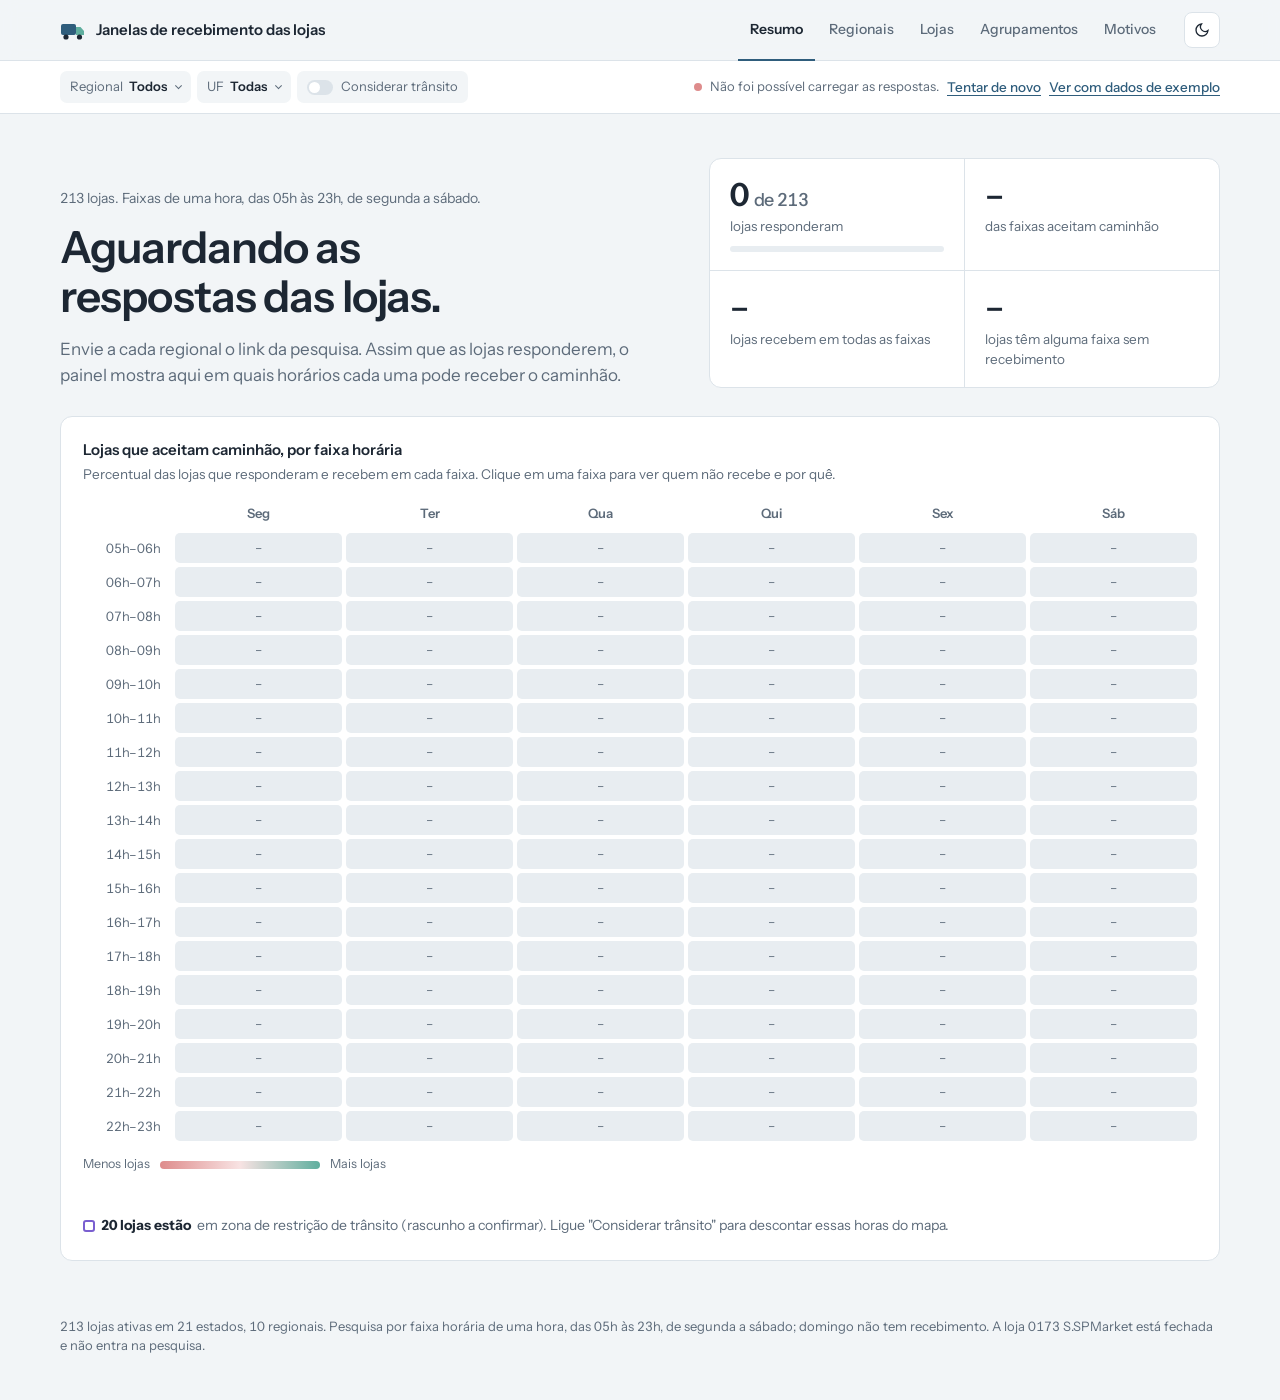
==== index.html @ 50450629 "modal" ====
<!doctype html>
<html lang="pt-BR">

<head>
    <meta charset="utf-8">
    <meta name="viewport" content="width=device-width, initial-scale=1, viewport-fit=cover">
    <title>Janelas de recebimento das lojas</title>
    <link rel="icon" href="data:image/svg+xml,%3Csvg xmlns=%27http://www.w3.org/2000/svg%27 viewBox=%270 0 100 100%27%3E%3Ctext y=%27.9em%27 font-size=%2790%27%3E%F0%9F%9A%9A%3C/text%3E%3C/svg%3E">
    <link rel="stylesheet" href="maplibre-gl.css">
    <script src="maplibre-gl.js" defer></script>
    <link rel="preconnect" href="https://fonts.googleapis.com">
    <link rel="preconnect" href="https://fonts.gstatic.com" crossorigin>
    <link href="https://fonts.googleapis.com/css2?family=Instrument+Sans:wght@400;500;600;700&display=swap" rel="stylesheet">
    <link rel="stylesheet" href="styles.css">
</head>

<body>
    <header class="top">
        <div class="wrap">
            <div class="brand">
                <svg width="26" height="26" viewBox="0 0 26 26" aria-hidden="true"><rect x="1" y="7" width="15" height="11" rx="2" fill="var(--accent)"/><path d="M16 10h4.5l3.5 4v4h-8z" fill="var(--sim)"/><circle cx="6" cy="20" r="2.6" fill="var(--ink)"/><circle cx="19.5" cy="20" r="2.6" fill="var(--ink)"/></svg>
                <span>Janelas de recebimento das lojas</span>
            </div>
            <nav class="nav" aria-label="Páginas"><a href="#resumo">Resumo</a><a href="#regionais">Regionais</a><a href="#lojas">Lojas</a><a href="#grupos">Agrupamentos</a><a href="#motivos">Motivos</a></nav>
            <button class="btn icon-btn" id="themeBtn" aria-label="Alternar tema claro ou escuro" title="Tema"><svg width="16" height="16" viewBox="0 0 24 24" fill="none" stroke="currentColor" stroke-width="2"><path d="M21 12.8A9 9 0 1 1 11.2 3a7 7 0 0 0 9.8 9.8z"/></svg></button>
        </div>
        <nav class="mnav" aria-label="Páginas"><a href="#resumo">Resumo</a><a href="#regionais">Regionais</a><a href="#lojas">Lojas</a><a href="#grupos">Agrupamentos</a><a href="#motivos">Motivos</a></nav>
    </header>

    <div class="gbar" role="region" aria-label="Filtros gerais">
        <div class="wrap">
            <label class="fchip"><span class="fl">Regional</span><b class="fv"></b><select id="gReg" aria-label="Regional"></select></label>
            <label class="fchip"><span class="fl">UF</span><b class="fv"></b><select id="gUf" aria-label="UF"></select></label>
            <button class="linkbtn" id="gClear" hidden>Limpar</button>
            <button class="tchip" id="gTr" aria-pressed="false" title="Descontar as horas em que o caminhão não pode circular"><span class="tsw"></span>Considerar trânsito</button>
            <div class="dstat" id="dstat"></div>
        </div>
    </div>

    <main>
        <section id="resumo" class="wrap">
            <div class="hero">
                <div>
                    <p class="meta" id="rsMeta"></p>
                    <h1 id="rsHead"></h1>
                    <p class="sub" id="rsSub"></p>
                </div>
                <div class="kpis" id="rsKpis"></div>
            </div>
            <div class="panel">
                <h3>Lojas que aceitam caminhão, por faixa horária</h3>
                <p class="hint">Percentual das lojas que responderam e recebem em cada faixa. Clique em uma faixa para ver quem não recebe e por quê.</p>
                <div class="heat-wrap">
                    <div class="heat" id="heat"></div>
                </div>
                <div class="heat-leg"><span>Menos lojas</span><span class="grad"></span><span>Mais lojas</span></div>
                <p class="heat-note" id="heatNote"></p>
            </div>
        </section>

        <section id="regionais" class="wrap">
            <h2>Regionais</h2>
            <p class="lead">Andamento das respostas e disponibilidade em cada regional. Clique no nome para ver as lojas dele; use "Pendentes" para saber quem cobrar.</p>
            <div class="tblwrap">
                <table class="rtable" id="rtable"></table>
            </div>
        </section>

        <section id="lojas" class="wrap">
            <h2>Lojas</h2>
            <p class="lead">A semana de cada loja em faixas de uma hora, das 05h às 23h. Passe o mouse para ver a faixa e o motivo; clique na loja para abrir a ficha.</p>
            <div class="toolbar">
                <label class="search"><svg width="15" height="15" viewBox="0 0 24 24" fill="none" stroke="currentColor" stroke-width="2" aria-hidden="true"><circle cx="11" cy="11" r="7"/><path d="m20 20-3.5-3.5"/></svg><input id="lq" type="search" placeholder="Buscar loja, cidade ou código" aria-label="Buscar loja"></label>
                <label class="fchip"><span class="fl">Situação</span><b class="fv"></b><select id="lStatus" aria-label="Situação">
        <option value="">Todas</option><option value="resp">Responderam</option><option value="pend">Sem resposta</option><option value="restr">Com restrição</option><option value="full">Sem restrição</option><option value="zona">Em zona de trânsito</option><option value="conf">Recebe em horário restrito</option></select></label>
                <label class="fchip" data-neutral="1"><span class="fl">Ordenar</span><b class="fv"></b><select id="lSort" aria-label="Ordenar">
        <option value="code">Código</option><option value="low">Menor disponibilidade</option><option value="reg">Regional</option></select></label>
                <span class="count" id="lCount"></span>
            </div>
            <div class="legend"><span><i class="sw" style="background:var(--sim)"></i>Recebe</span><span><i class="sw" style="background:var(--nao)"></i>Não recebe</span><span><i class="sw" style="background:repeating-linear-gradient(135deg,var(--empty) 0 3px,transparent 3px 6px);outline:1px solid var(--line)"></i>Sem resposta</span><span><i class="sw" style="box-shadow:inset 0 0 0 2px var(--rzc)"></i>Horário com restrição de trânsito</span></div>
            <div class="tblwrap">
                <table class="ltable" id="ltable"></table>
            </div>
        </section>

        <section id="grupos" class="wrap">
            <h2>Agrupamentos</h2>
            <p class="lead">Lojas que recebem juntas no mesmo caminhão. A linha "Rota em sequência" mostra as horas em que o caminhão consegue atender todas as lojas uma depois da outra, uma loja por hora; a linha "Janela em comum" mostra as faixas em que todas podem
                receber ao mesmo tempo. Clique em uma loja para abrir a ficha.</p>
            <div class="kpis gsum" id="gsum"></div>
            <div class="toolbar">
                <label class="search"><svg width="15" height="15" viewBox="0 0 24 24" fill="none" stroke="currentColor" stroke-width="2" aria-hidden="true"><circle cx="11" cy="11" r="7"/><path d="m20 20-3.5-3.5"/></svg><input id="gq" type="search" placeholder="Buscar agrupamento ou loja" aria-label="Buscar agrupamento ou loja"></label>
                <label class="fchip" data-neutral="1"><span class="fl">Ordenar</span><b class="fv"></b><select id="gSort" aria-label="Ordenar agrupamentos">
        <option value="name">Nome</option><option value="few">Menos faixas em comum</option><option value="route">Sem rota em sequência</option><option value="pend">Mais lojas sem resposta</option></select></label>
                <label class="fchip"><span class="fl">Abastecimento</span><b class="fv"></b><select id="gAb" aria-label="Filtrar por modo de abastecimento">
        <option value="">Todos</option><option>Min e Max</option><option>Simulador</option><option value="none">Não definido</option></select></label>
                <button class="btn" id="gExt" type="button"><svg width="15" height="15" viewBox="0 0 24 24" fill="none" stroke="currentColor" stroke-width="2" aria-hidden="true"><rect x="3" y="4" width="18" height="16" rx="2"/><path d="M3 10h18M9 10v10"/></svg>Extração Simulador</button>
                <span class="count" id="gCount"></span>
            </div>
            <div class="glist" id="glist"></div>
        </section>

        <section id="motivos" class="wrap">
            <h2>Motivos</h2>
            <p class="lead">O que as lojas escreveram sobre as faixas em que não podem receber. Clique em um motivo para abrir a ficha da loja.</p>
            <div class="toolbar">
                <label class="search"><svg width="15" height="15" viewBox="0 0 24 24" fill="none" stroke="currentColor" stroke-width="2" aria-hidden="true"><circle cx="11" cy="11" r="7"/><path d="m20 20-3.5-3.5"/></svg><input id="mq" type="search" placeholder="Buscar no texto dos motivos" aria-label="Buscar nos motivos"></label>
                <span class="count" id="mCount"></span>
            </div>
            <div class="mlist" id="mlist"></div>
        </section>

        <section id="simulador" class="wrap">
            <div id="simRoot"></div>
        </section>

        <section id="responder" class="wrap">
            <div class="fwrap" id="formRoot"></div>
        </section>
    </main>

    <footer class="wrap" id="foot"></footer>
    <div class="tip" id="tip" role="tooltip"></div>
    <dialog class="md" id="md" aria-labelledby="mdTitle">
        <div class="md-in" id="mdIn"></div>
    </dialog>

    <script src="app.js" defer></script>
</body>

</html>
---- maplibre-gl.css ----
.maplibregl-map{font:12px/20px Helvetica Neue,Arial,Helvetica,sans-serif;overflow:hidden;position:relative;-webkit-tap-highlight-color:rgb(0 0 0/0)}.maplibregl-canvas{left:0;position:absolute;top:0}.maplibregl-map:fullscreen{height:100%;width:100%}.maplibregl-ctrl-group button.maplibregl-ctrl-compass{touch-action:none}.maplibregl-canvas-container.maplibregl-interactive,.maplibregl-ctrl-group button.maplibregl-ctrl-compass{cursor:grab;-webkit-user-select:none;-moz-user-select:none;user-select:none}.maplibregl-canvas-container.maplibregl-interactive.maplibregl-track-pointer{cursor:pointer}.maplibregl-canvas-container.maplibregl-interactive:active,.maplibregl-ctrl-group button.maplibregl-ctrl-compass:active{cursor:grabbing}.maplibregl-canvas-container.maplibregl-touch-zoom-rotate,.maplibregl-canvas-container.maplibregl-touch-zoom-rotate .maplibregl-canvas{touch-action:pan-x pan-y}.maplibregl-canvas-container.maplibregl-touch-drag-pan,.maplibregl-canvas-container.maplibregl-touch-drag-pan .maplibregl-canvas{touch-action:pinch-zoom}.maplibregl-canvas-container.maplibregl-touch-zoom-rotate.maplibregl-touch-drag-pan,.maplibregl-canvas-container.maplibregl-touch-zoom-rotate.maplibregl-touch-drag-pan .maplibregl-canvas{touch-action:none}.maplibregl-canvas-container.maplibregl-touch-drag-pan.maplibregl-cooperative-gestures,.maplibregl-canvas-container.maplibregl-touch-drag-pan.maplibregl-cooperative-gestures .maplibregl-canvas{touch-action:pan-x pan-y}.maplibregl-ctrl-bottom-left,.maplibregl-ctrl-bottom-right,.maplibregl-ctrl-top-left,.maplibregl-ctrl-top-right{pointer-events:none;position:absolute;z-index:2}.maplibregl-ctrl-top-left{left:0;top:0}.maplibregl-ctrl-top-right{right:0;top:0}.maplibregl-ctrl-bottom-left{bottom:0;left:0}.maplibregl-ctrl-bottom-right{bottom:0;right:0}.maplibregl-ctrl{clear:both;pointer-events:auto;transform:translate(0)}.maplibregl-ctrl-top-left .maplibregl-ctrl{float:left;margin:10px 0 0 10px}.maplibregl-ctrl-top-right .maplibregl-ctrl{float:right;margin:10px 10px 0 0}.maplibregl-ctrl-bottom-left .maplibregl-ctrl{float:left;margin:0 0 10px 10px}.maplibregl-ctrl-bottom-right .maplibregl-ctrl{float:right;margin:0 10px 10px 0}.maplibregl-ctrl-group{background:#fff;border-radius:4px}.maplibregl-ctrl-group:not(:empty){box-shadow:0 0 0 2px rgba(0,0,0,.1)}@media (forced-colors:active){.maplibregl-ctrl-group:not(:empty){box-shadow:0 0 0 2px ButtonText}}.maplibregl-ctrl-group button{background-color:transparent;border:0;box-sizing:border-box;cursor:pointer;display:block;height:29px;outline:none;padding:0;width:29px}.maplibregl-ctrl-group button+button{border-top:1px solid #ddd}.maplibregl-ctrl button .maplibregl-ctrl-icon{background-position:50%;background-repeat:no-repeat;display:block;height:100%;width:100%}@media (forced-colors:active){.maplibregl-ctrl-icon{background-color:transparent}.maplibregl-ctrl-group button+button{border-top:1px solid ButtonText}}.maplibregl-ctrl button::-moz-focus-inner{border:0;padding:0}.maplibregl-ctrl-attrib-button:focus,.maplibregl-ctrl-group button:focus{box-shadow:0 0 2px 2px #0096ff}.maplibregl-ctrl button:disabled{cursor:not-allowed}.maplibregl-ctrl button:disabled .maplibregl-ctrl-icon{opacity:.25}.maplibregl-ctrl button:not(:disabled):hover{background-color:rgb(0 0 0/5%)}.maplibregl-ctrl-group button:focus:focus-visible{box-shadow:0 0 2px 2px #0096ff}.maplibregl-ctrl-group button:focus:not(:focus-visible){box-shadow:none}.maplibregl-ctrl-group button:focus:first-child{border-radius:4px 4px 0 0}.maplibregl-ctrl-group button:focus:last-child{border-radius:0 0 4px 4px}.maplibregl-ctrl-group button:focus:only-child{border-radius:inherit}.maplibregl-ctrl button.maplibregl-ctrl-zoom-out .maplibregl-ctrl-icon{background-image:url("data:image/svg+xml;charset=utf-8,%3Csvg xmlns='http://www.w3.org/2000/svg' width='29' height='29' fill='%23333' viewBox='0 0 29 29'%3E%3Cpath d='M10 13c-.75 0-1.5.75-1.5 1.5S9.25 16 10 16h9c.75 0 1.5-.75 1.5-1.5S19.75 13 19 13z'/%3E%3C/svg%3E")}.maplibregl-ctrl button.maplibregl-ctrl-zoom-in .maplibregl-ctrl-icon{background-image:url("data:image/svg+xml;charset=utf-8,%3Csvg xmlns='http://www.w3.org/2000/svg' width='29' height='29' fill='%23333' viewBox='0 0 29 29'%3E%3Cpath d='M14.5 8.5c-.75 0-1.5.75-1.5 1.5v3h-3c-.75 0-1.5.75-1.5 1.5S9.25 16 10 16h3v3c0 .75.75 1.5 1.5 1.5S16 19.75 16 19v-3h3c.75 0 1.5-.75 1.5-1.5S19.75 13 19 13h-3v-3c0-.75-.75-1.5-1.5-1.5'/%3E%3C/svg%3E")}@media (forced-colors:active){.maplibregl-ctrl button.maplibregl-ctrl-zoom-out .maplibregl-ctrl-icon{background-image:url("data:image/svg+xml;charset=utf-8,%3Csvg xmlns='http://www.w3.org/2000/svg' width='29' height='29' fill='%23fff' viewBox='0 0 29 29'%3E%3Cpath d='M10 13c-.75 0-1.5.75-1.5 1.5S9.25 16 10 16h9c.75 0 1.5-.75 1.5-1.5S19.75 13 19 13z'/%3E%3C/svg%3E")}.maplibregl-ctrl button.maplibregl-ctrl-zoom-in .maplibregl-ctrl-icon{background-image:url("data:image/svg+xml;charset=utf-8,%3Csvg xmlns='http://www.w3.org/2000/svg' width='29' height='29' fill='%23fff' viewBox='0 0 29 29'%3E%3Cpath d='M14.5 8.5c-.75 0-1.5.75-1.5 1.5v3h-3c-.75 0-1.5.75-1.5 1.5S9.25 16 10 16h3v3c0 .75.75 1.5 1.5 1.5S16 19.75 16 19v-3h3c.75 0 1.5-.75 1.5-1.5S19.75 13 19 13h-3v-3c0-.75-.75-1.5-1.5-1.5'/%3E%3C/svg%3E")}}@media (forced-colors:active) and (prefers-color-scheme:light){.maplibregl-ctrl button.maplibregl-ctrl-zoom-out .maplibregl-ctrl-icon{background-image:url("data:image/svg+xml;charset=utf-8,%3Csvg xmlns='http://www.w3.org/2000/svg' width='29' height='29' viewBox='0 0 29 29'%3E%3Cpath d='M10 13c-.75 0-1.5.75-1.5 1.5S9.25 16 10 16h9c.75 0 1.5-.75 1.5-1.5S19.75 13 19 13z'/%3E%3C/svg%3E")}.maplibregl-ctrl button.maplibregl-ctrl-zoom-in .maplibregl-ctrl-icon{background-image:url("data:image/svg+xml;charset=utf-8,%3Csvg xmlns='http://www.w3.org/2000/svg' width='29' height='29' viewBox='0 0 29 29'%3E%3Cpath d='M14.5 8.5c-.75 0-1.5.75-1.5 1.5v3h-3c-.75 0-1.5.75-1.5 1.5S9.25 16 10 16h3v3c0 .75.75 1.5 1.5 1.5S16 19.75 16 19v-3h3c.75 0 1.5-.75 1.5-1.5S19.75 13 19 13h-3v-3c0-.75-.75-1.5-1.5-1.5'/%3E%3C/svg%3E")}}.maplibregl-ctrl button.maplibregl-ctrl-fullscreen .maplibregl-ctrl-icon{background-image:url("data:image/svg+xml;charset=utf-8,%3Csvg xmlns='http://www.w3.org/2000/svg' width='29' height='29' fill='%23333' viewBox='0 0 29 29'%3E%3Cpath d='M24 16v5.5c0 1.75-.75 2.5-2.5 2.5H16v-1l3-1.5-4-5.5 1-1 5.5 4 1.5-3zM6 16l1.5 3 5.5-4 1 1-4 5.5 3 1.5v1H7.5C5.75 24 5 23.25 5 21.5V16zm7-11v1l-3 1.5 4 5.5-1 1-5.5-4L6 13H5V7.5C5 5.75 5.75 5 7.5 5zm11 2.5c0-1.75-.75-2.5-2.5-2.5H16v1l3 1.5-4 5.5 1 1 5.5-4 1.5 3h1z'/%3E%3C/svg%3E")}.maplibregl-ctrl button.maplibregl-ctrl-shrink .maplibregl-ctrl-icon{background-image:url("data:image/svg+xml;charset=utf-8,%3Csvg xmlns='http://www.w3.org/2000/svg' width='29' height='29' viewBox='0 0 29 29'%3E%3Cpath d='M18.5 16c-1.75 0-2.5.75-2.5 2.5V24h1l1.5-3 5.5 4 1-1-4-5.5 3-1.5v-1zM13 18.5c0-1.75-.75-2.5-2.5-2.5H5v1l3 1.5L4 24l1 1 5.5-4 1.5 3h1zm3-8c0 1.75.75 2.5 2.5 2.5H24v-1l-3-1.5L25 5l-1-1-5.5 4L17 5h-1zM10.5 13c1.75 0 2.5-.75 2.5-2.5V5h-1l-1.5 3L5 4 4 5l4 5.5L5 12v1z'/%3E%3C/svg%3E")}@media (forced-colors:active){.maplibregl-ctrl button.maplibregl-ctrl-fullscreen .maplibregl-ctrl-icon{background-image:url("data:image/svg+xml;charset=utf-8,%3Csvg xmlns='http://www.w3.org/2000/svg' width='29' height='29' fill='%23fff' viewBox='0 0 29 29'%3E%3Cpath d='M24 16v5.5c0 1.75-.75 2.5-2.5 2.5H16v-1l3-1.5-4-5.5 1-1 5.5 4 1.5-3zM6 16l1.5 3 5.5-4 1 1-4 5.5 3 1.5v1H7.5C5.75 24 5 23.25 5 21.5V16zm7-11v1l-3 1.5 4 5.5-1 1-5.5-4L6 13H5V7.5C5 5.75 5.75 5 7.5 5zm11 2.5c0-1.75-.75-2.5-2.5-2.5H16v1l3 1.5-4 5.5 1 1 5.5-4 1.5 3h1z'/%3E%3C/svg%3E")}.maplibregl-ctrl button.maplibregl-ctrl-shrink .maplibregl-ctrl-icon{background-image:url("data:image/svg+xml;charset=utf-8,%3Csvg xmlns='http://www.w3.org/2000/svg' width='29' height='29' fill='%23fff' viewBox='0 0 29 29'%3E%3Cpath d='M18.5 16c-1.75 0-2.5.75-2.5 2.5V24h1l1.5-3 5.5 4 1-1-4-5.5 3-1.5v-1zM13 18.5c0-1.75-.75-2.5-2.5-2.5H5v1l3 1.5L4 24l1 1 5.5-4 1.5 3h1zm3-8c0 1.75.75 2.5 2.5 2.5H24v-1l-3-1.5L25 5l-1-1-5.5 4L17 5h-1zM10.5 13c1.75 0 2.5-.75 2.5-2.5V5h-1l-1.5 3L5 4 4 5l4 5.5L5 12v1z'/%3E%3C/svg%3E")}}@media (forced-colors:active) and (prefers-color-scheme:light){.maplibregl-ctrl button.maplibregl-ctrl-fullscreen .maplibregl-ctrl-icon{background-image:url("data:image/svg+xml;charset=utf-8,%3Csvg xmlns='http://www.w3.org/2000/svg' width='29' height='29' viewBox='0 0 29 29'%3E%3Cpath d='M24 16v5.5c0 1.75-.75 2.5-2.5 2.5H16v-1l3-1.5-4-5.5 1-1 5.5 4 1.5-3zM6 16l1.5 3 5.5-4 1 1-4 5.5 3 1.5v1H7.5C5.75 24 5 23.25 5 21.5V16zm7-11v1l-3 1.5 4 5.5-1 1-5.5-4L6 13H5V7.5C5 5.75 5.75 5 7.5 5zm11 2.5c0-1.75-.75-2.5-2.5-2.5H16v1l3 1.5-4 5.5 1 1 5.5-4 1.5 3h1z'/%3E%3C/svg%3E")}.maplibregl-ctrl button.maplibregl-ctrl-shrink .maplibregl-ctrl-icon{background-image:url("data:image/svg+xml;charset=utf-8,%3Csvg xmlns='http://www.w3.org/2000/svg' width='29' height='29' viewBox='0 0 29 29'%3E%3Cpath d='M18.5 16c-1.75 0-2.5.75-2.5 2.5V24h1l1.5-3 5.5 4 1-1-4-5.5 3-1.5v-1zM13 18.5c0-1.75-.75-2.5-2.5-2.5H5v1l3 1.5L4 24l1 1 5.5-4 1.5 3h1zm3-8c0 1.75.75 2.5 2.5 2.5H24v-1l-3-1.5L25 5l-1-1-5.5 4L17 5h-1zM10.5 13c1.75 0 2.5-.75 2.5-2.5V5h-1l-1.5 3L5 4 4 5l4 5.5L5 12v1z'/%3E%3C/svg%3E")}}.maplibregl-ctrl button.maplibregl-ctrl-compass .maplibregl-ctrl-icon{background-image:url("data:image/svg+xml;charset=utf-8,%3Csvg xmlns='http://www.w3.org/2000/svg' width='29' height='29' fill='%23333' viewBox='0 0 29 29'%3E%3Cpath d='m10.5 14 4-8 4 8z'/%3E%3Cpath fill='%23ccc' d='m10.5 16 4 8 4-8z'/%3E%3C/svg%3E")}@media (forced-colors:active){.maplibregl-ctrl button.maplibregl-ctrl-compass .maplibregl-ctrl-icon{background-image:url("data:image/svg+xml;charset=utf-8,%3Csvg xmlns='http://www.w3.org/2000/svg' width='29' height='29' fill='%23fff' viewBox='0 0 29 29'%3E%3Cpath d='m10.5 14 4-8 4 8z'/%3E%3Cpath fill='%23ccc' d='m10.5 16 4 8 4-8z'/%3E%3C/svg%3E")}}@media (forced-colors:active) and (prefers-color-scheme:light){.maplibregl-ctrl button.maplibregl-ctrl-compass .maplibregl-ctrl-icon{background-image:url("data:image/svg+xml;charset=utf-8,%3Csvg xmlns='http://www.w3.org/2000/svg' width='29' height='29' viewBox='0 0 29 29'%3E%3Cpath d='m10.5 14 4-8 4 8z'/%3E%3Cpath fill='%23ccc' d='m10.5 16 4 8 4-8z'/%3E%3C/svg%3E")}}.maplibregl-ctrl button.maplibregl-ctrl-terrain .maplibregl-ctrl-icon{background-image:url("data:image/svg+xml;charset=utf-8,%3Csvg xmlns='http://www.w3.org/2000/svg' width='22' height='22' fill='%23333' viewBox='0 0 22 22'%3E%3Cpath d='m1.754 13.406 4.453-4.851 3.09 3.09 3.281 3.277.969-.969-3.309-3.312 3.844-4.121 6.148 6.886h1.082v-.855l-7.207-8.07-4.84 5.187L6.169 6.57l-5.48 5.965v.871ZM.688 16.844h20.625v1.375H.688Zm0 0'/%3E%3C/svg%3E")}.maplibregl-ctrl button.maplibregl-ctrl-terrain-enabled .maplibregl-ctrl-icon{background-image:url("data:image/svg+xml;charset=utf-8,%3Csvg xmlns='http://www.w3.org/2000/svg' width='22' height='22' fill='%2333b5e5' viewBox='0 0 22 22'%3E%3Cpath d='m1.754 13.406 4.453-4.851 3.09 3.09 3.281 3.277.969-.969-3.309-3.312 3.844-4.121 6.148 6.886h1.082v-.855l-7.207-8.07-4.84 5.187L6.169 6.57l-5.48 5.965v.871ZM.688 16.844h20.625v1.375H.688Zm0 0'/%3E%3C/svg%3E")}.maplibregl-ctrl button.maplibregl-ctrl-geolocate .maplibregl-ctrl-icon{background-image:url("data:image/svg+xml;charset=utf-8,%3Csvg xmlns='http://www.w3.org/2000/svg' width='29' height='29' fill='%23333' viewBox='0 0 20 20'%3E%3Cpath d='M10 4C9 4 9 5 9 5v.1A5 5 0 0 0 5.1 9H5s-1 0-1 1 1 1 1 1h.1A5 5 0 0 0 9 14.9v.1s0 1 1 1 1-1 1-1v-.1a5 5 0 0 0 3.9-3.9h.1s1 0 1-1-1-1-1-1h-.1A5 5 0 0 0 11 5.1V5s0-1-1-1m0 2.5a3.5 3.5 0 1 1 0 7 3.5 3.5 0 1 1 0-7'/%3E%3Ccircle cx='10' cy='10' r='2'/%3E%3C/svg%3E")}.maplibregl-ctrl button.maplibregl-ctrl-geolocate:disabled .maplibregl-ctrl-icon{background-image:url("data:image/svg+xml;charset=utf-8,%3Csvg xmlns='http://www.w3.org/2000/svg' width='29' height='29' fill='%23aaa' viewBox='0 0 20 20'%3E%3Cpath d='M10 4C9 4 9 5 9 5v.1A5 5 0 0 0 5.1 9H5s-1 0-1 1 1 1 1 1h.1A5 5 0 0 0 9 14.9v.1s0 1 1 1 1-1 1-1v-.1a5 5 0 0 0 3.9-3.9h.1s1 0 1-1-1-1-1-1h-.1A5 5 0 0 0 11 5.1V5s0-1-1-1m0 2.5a3.5 3.5 0 1 1 0 7 3.5 3.5 0 1 1 0-7'/%3E%3Ccircle cx='10' cy='10' r='2'/%3E%3Cpath fill='red' d='m14 5 1 1-9 9-1-1z'/%3E%3C/svg%3E")}.maplibregl-ctrl button.maplibregl-ctrl-geolocate.maplibregl-ctrl-geolocate-active .maplibregl-ctrl-icon{background-image:url("data:image/svg+xml;charset=utf-8,%3Csvg xmlns='http://www.w3.org/2000/svg' width='29' height='29' fill='%2333b5e5' viewBox='0 0 20 20'%3E%3Cpath d='M10 4C9 4 9 5 9 5v.1A5 5 0 0 0 5.1 9H5s-1 0-1 1 1 1 1 1h.1A5 5 0 0 0 9 14.9v.1s0 1 1 1 1-1 1-1v-.1a5 5 0 0 0 3.9-3.9h.1s1 0 1-1-1-1-1-1h-.1A5 5 0 0 0 11 5.1V5s0-1-1-1m0 2.5a3.5 3.5 0 1 1 0 7 3.5 3.5 0 1 1 0-7'/%3E%3Ccircle cx='10' cy='10' r='2'/%3E%3C/svg%3E")}.maplibregl-ctrl button.maplibregl-ctrl-geolocate.maplibregl-ctrl-geolocate-active-error .maplibregl-ctrl-icon{background-image:url("data:image/svg+xml;charset=utf-8,%3Csvg xmlns='http://www.w3.org/2000/svg' width='29' height='29' fill='%23e58978' viewBox='0 0 20 20'%3E%3Cpath d='M10 4C9 4 9 5 9 5v.1A5 5 0 0 0 5.1 9H5s-1 0-1 1 1 1 1 1h.1A5 5 0 0 0 9 14.9v.1s0 1 1 1 1-1 1-1v-.1a5 5 0 0 0 3.9-3.9h.1s1 0 1-1-1-1-1-1h-.1A5 5 0 0 0 11 5.1V5s0-1-1-1m0 2.5a3.5 3.5 0 1 1 0 7 3.5 3.5 0 1 1 0-7'/%3E%3Ccircle cx='10' cy='10' r='2'/%3E%3C/svg%3E")}.maplibregl-ctrl button.maplibregl-ctrl-geolocate.maplibregl-ctrl-geolocate-background .maplibregl-ctrl-icon{background-image:url("data:image/svg+xml;charset=utf-8,%3Csvg xmlns='http://www.w3.org/2000/svg' width='29' height='29' fill='%2333b5e5' viewBox='0 0 20 20'%3E%3Cpath d='M10 4C9 4 9 5 9 5v.1A5 5 0 0 0 5.1 9H5s-1 0-1 1 1 1 1 1h.1A5 5 0 0 0 9 14.9v.1s0 1 1 1 1-1 1-1v-.1a5 5 0 0 0 3.9-3.9h.1s1 0 1-1-1-1-1-1h-.1A5 5 0 0 0 11 5.1V5s0-1-1-1m0 2.5a3.5 3.5 0 1 1 0 7 3.5 3.5 0 1 1 0-7'/%3E%3C/svg%3E")}.maplibregl-ctrl button.maplibregl-ctrl-geolocate.maplibregl-ctrl-geolocate-background-error .maplibregl-ctrl-icon{background-image:url("data:image/svg+xml;charset=utf-8,%3Csvg xmlns='http://www.w3.org/2000/svg' width='29' height='29' fill='%23e54e33' viewBox='0 0 20 20'%3E%3Cpath d='M10 4C9 4 9 5 9 5v.1A5 5 0 0 0 5.1 9H5s-1 0-1 1 1 1 1 1h.1A5 5 0 0 0 9 14.9v.1s0 1 1 1 1-1 1-1v-.1a5 5 0 0 0 3.9-3.9h.1s1 0 1-1-1-1-1-1h-.1A5 5 0 0 0 11 5.1V5s0-1-1-1m0 2.5a3.5 3.5 0 1 1 0 7 3.5 3.5 0 1 1 0-7'/%3E%3C/svg%3E")}.maplibregl-ctrl button.maplibregl-ctrl-geolocate.maplibregl-ctrl-geolocate-waiting .maplibregl-ctrl-icon{animation:maplibregl-spin 2s linear infinite}@media (forced-colors:active){.maplibregl-ctrl button.maplibregl-ctrl-geolocate .maplibregl-ctrl-icon{background-image:url("data:image/svg+xml;charset=utf-8,%3Csvg xmlns='http://www.w3.org/2000/svg' width='29' height='29' fill='%23fff' viewBox='0 0 20 20'%3E%3Cpath d='M10 4C9 4 9 5 9 5v.1A5 5 0 0 0 5.1 9H5s-1 0-1 1 1 1 1 1h.1A5 5 0 0 0 9 14.9v.1s0 1 1 1 1-1 1-1v-.1a5 5 0 0 0 3.9-3.9h.1s1 0 1-1-1-1-1-1h-.1A5 5 0 0 0 11 5.1V5s0-1-1-1m0 2.5a3.5 3.5 0 1 1 0 7 3.5 3.5 0 1 1 0-7'/%3E%3Ccircle cx='10' cy='10' r='2'/%3E%3C/svg%3E")}.maplibregl-ctrl button.maplibregl-ctrl-geolocate:disabled .maplibregl-ctrl-icon{background-image:url("data:image/svg+xml;charset=utf-8,%3Csvg xmlns='http://www.w3.org/2000/svg' width='29' height='29' fill='%23999' viewBox='0 0 20 20'%3E%3Cpath d='M10 4C9 4 9 5 9 5v.1A5 5 0 0 0 5.1 9H5s-1 0-1 1 1 1 1 1h.1A5 5 0 0 0 9 14.9v.1s0 1 1 1 1-1 1-1v-.1a5 5 0 0 0 3.9-3.9h.1s1 0 1-1-1-1-1-1h-.1A5 5 0 0 0 11 5.1V5s0-1-1-1m0 2.5a3.5 3.5 0 1 1 0 7 3.5 3.5 0 1 1 0-7'/%3E%3Ccircle cx='10' cy='10' r='2'/%3E%3Cpath fill='red' d='m14 5 1 1-9 9-1-1z'/%3E%3C/svg%3E")}.maplibregl-ctrl button.maplibregl-ctrl-geolocate.maplibregl-ctrl-geolocate-active .maplibregl-ctrl-icon{background-image:url("data:image/svg+xml;charset=utf-8,%3Csvg xmlns='http://www.w3.org/2000/svg' width='29' height='29' fill='%2333b5e5' viewBox='0 0 20 20'%3E%3Cpath d='M10 4C9 4 9 5 9 5v.1A5 5 0 0 0 5.1 9H5s-1 0-1 1 1 1 1 1h.1A5 5 0 0 0 9 14.9v.1s0 1 1 1 1-1 1-1v-.1a5 5 0 0 0 3.9-3.9h.1s1 0 1-1-1-1-1-1h-.1A5 5 0 0 0 11 5.1V5s0-1-1-1m0 2.5a3.5 3.5 0 1 1 0 7 3.5 3.5 0 1 1 0-7'/%3E%3Ccircle cx='10' cy='10' r='2'/%3E%3C/svg%3E")}.maplibregl-ctrl button.maplibregl-ctrl-geolocate.maplibregl-ctrl-geolocate-active-error .maplibregl-ctrl-icon{background-image:url("data:image/svg+xml;charset=utf-8,%3Csvg xmlns='http://www.w3.org/2000/svg' width='29' height='29' fill='%23e58978' viewBox='0 0 20 20'%3E%3Cpath d='M10 4C9 4 9 5 9 5v.1A5 5 0 0 0 5.1 9H5s-1 0-1 1 1 1 1 1h.1A5 5 0 0 0 9 14.9v.1s0 1 1 1 1-1 1-1v-.1a5 5 0 0 0 3.9-3.9h.1s1 0 1-1-1-1-1-1h-.1A5 5 0 0 0 11 5.1V5s0-1-1-1m0 2.5a3.5 3.5 0 1 1 0 7 3.5 3.5 0 1 1 0-7'/%3E%3Ccircle cx='10' cy='10' r='2'/%3E%3C/svg%3E")}.maplibregl-ctrl button.maplibregl-ctrl-geolocate.maplibregl-ctrl-geolocate-background .maplibregl-ctrl-icon{background-image:url("data:image/svg+xml;charset=utf-8,%3Csvg xmlns='http://www.w3.org/2000/svg' width='29' height='29' fill='%2333b5e5' viewBox='0 0 20 20'%3E%3Cpath d='M10 4C9 4 9 5 9 5v.1A5 5 0 0 0 5.1 9H5s-1 0-1 1 1 1 1 1h.1A5 5 0 0 0 9 14.9v.1s0 1 1 1 1-1 1-1v-.1a5 5 0 0 0 3.9-3.9h.1s1 0 1-1-1-1-1-1h-.1A5 5 0 0 0 11 5.1V5s0-1-1-1m0 2.5a3.5 3.5 0 1 1 0 7 3.5 3.5 0 1 1 0-7'/%3E%3C/svg%3E")}.maplibregl-ctrl button.maplibregl-ctrl-geolocate.maplibregl-ctrl-geolocate-background-error .maplibregl-ctrl-icon{background-image:url("data:image/svg+xml;charset=utf-8,%3Csvg xmlns='http://www.w3.org/2000/svg' width='29' height='29' fill='%23e54e33' viewBox='0 0 20 20'%3E%3Cpath d='M10 4C9 4 9 5 9 5v.1A5 5 0 0 0 5.1 9H5s-1 0-1 1 1 1 1 1h.1A5 5 0 0 0 9 14.9v.1s0 1 1 1 1-1 1-1v-.1a5 5 0 0 0 3.9-3.9h.1s1 0 1-1-1-1-1-1h-.1A5 5 0 0 0 11 5.1V5s0-1-1-1m0 2.5a3.5 3.5 0 1 1 0 7 3.5 3.5 0 1 1 0-7'/%3E%3C/svg%3E")}}@media (forced-colors:active) and (prefers-color-scheme:light){.maplibregl-ctrl button.maplibregl-ctrl-geolocate .maplibregl-ctrl-icon{background-image:url("data:image/svg+xml;charset=utf-8,%3Csvg xmlns='http://www.w3.org/2000/svg' width='29' height='29' viewBox='0 0 20 20'%3E%3Cpath d='M10 4C9 4 9 5 9 5v.1A5 5 0 0 0 5.1 9H5s-1 0-1 1 1 1 1 1h.1A5 5 0 0 0 9 14.9v.1s0 1 1 1 1-1 1-1v-.1a5 5 0 0 0 3.9-3.9h.1s1 0 1-1-1-1-1-1h-.1A5 5 0 0 0 11 5.1V5s0-1-1-1m0 2.5a3.5 3.5 0 1 1 0 7 3.5 3.5 0 1 1 0-7'/%3E%3Ccircle cx='10' cy='10' r='2'/%3E%3C/svg%3E")}.maplibregl-ctrl button.maplibregl-ctrl-geolocate:disabled .maplibregl-ctrl-icon{background-image:url("data:image/svg+xml;charset=utf-8,%3Csvg xmlns='http://www.w3.org/2000/svg' width='29' height='29' fill='%23666' viewBox='0 0 20 20'%3E%3Cpath d='M10 4C9 4 9 5 9 5v.1A5 5 0 0 0 5.1 9H5s-1 0-1 1 1 1 1 1h.1A5 5 0 0 0 9 14.9v.1s0 1 1 1 1-1 1-1v-.1a5 5 0 0 0 3.9-3.9h.1s1 0 1-1-1-1-1-1h-.1A5 5 0 0 0 11 5.1V5s0-1-1-1m0 2.5a3.5 3.5 0 1 1 0 7 3.5 3.5 0 1 1 0-7'/%3E%3Ccircle cx='10' cy='10' r='2'/%3E%3Cpath fill='red' d='m14 5 1 1-9 9-1-1z'/%3E%3C/svg%3E")}}@keyframes maplibregl-spin{0%{transform:rotate(0deg)}to{transform:rotate(1turn)}}a.maplibregl-ctrl-logo{background-image:url("data:image/svg+xml;charset=utf-8,%3Csvg xmlns='http://www.w3.org/2000/svg' width='88' height='23' fill='none'%3E%3Cpath fill='%23000' fill-opacity='.4' fill-rule='evenodd' d='M17.408 16.796h-1.827l2.501-12.095h.198l3.324 6.533.988 2.19.988-2.19 3.258-6.533h.181l2.6 12.095h-1.81l-1.218-5.644-.362-1.71-.658 1.71-2.929 5.644h-.098l-2.914-5.644-.757-1.71-.345 1.71zm1.958-3.42-.726 3.663a1.255 1.255 0 0 1-1.232 1.011h-1.827a1.255 1.255 0 0 1-1.229-1.509l2.501-12.095a1.255 1.255 0 0 1 1.23-1.001h.197a1.25 1.25 0 0 1 1.12.685l3.19 6.273 3.125-6.263a1.25 1.25 0 0 1 1.123-.695h.181a1.255 1.255 0 0 1 1.227.991l1.443 6.71a5 5 0 0 1 .314-.787l.009-.016a4.6 4.6 0 0 1 1.777-1.887c.782-.46 1.668-.667 2.611-.667a4.6 4.6 0 0 1 1.7.32l.306.134c.21-.16.474-.256.759-.256h1.694a1.255 1.255 0 0 1 1.212.925 1.255 1.255 0 0 1 1.212-.925h1.711c.284 0 .545.094.755.252.613-.3 1.312-.45 2.075-.45 1.356 0 2.557.445 3.482 1.4q.47.48.763 1.064V4.701a1.255 1.255 0 0 1 1.255-1.255h1.86A1.255 1.255 0 0 1 54.44 4.7v9.194h2.217c.19 0 .37.043.532.118v-4.77c0-.356.147-.678.385-.906a2.42 2.42 0 0 1-.682-1.71c0-.665.267-1.253.735-1.7a2.45 2.45 0 0 1 1.722-.674 2.43 2.43 0 0 1 1.705.675q.318.302.504.683V4.7a1.255 1.255 0 0 1 1.255-1.255h1.744A1.255 1.255 0 0 1 65.812 4.7v3.335a4.8 4.8 0 0 1 1.526-.246c.938 0 1.817.214 2.59.69a4.47 4.47 0 0 1 1.67 1.743v-.98a1.255 1.255 0 0 1 1.256-1.256h1.777c.233 0 .451.064.639.174a3.4 3.4 0 0 1 1.567-.372c.346 0 .861.02 1.285.232a1.25 1.25 0 0 1 .689 1.004 4.7 4.7 0 0 1 .853-.588c.795-.44 1.675-.647 2.61-.647 1.385 0 2.65.39 3.525 1.396.836.938 1.168 2.173 1.168 3.528q-.001.515-.056 1.051a1.255 1.255 0 0 1-.947 1.09l.408.952a1.255 1.255 0 0 1-.477 1.552c-.418.268-.92.463-1.458.612-.613.171-1.304.244-2.049.244-1.06 0-2.043-.207-2.886-.698l-.015-.008c-.798-.48-1.419-1.135-1.818-1.963l-.004-.008a5.8 5.8 0 0 1-.548-2.512q0-.429.053-.843a1.3 1.3 0 0 1-.333-.086l-.166-.004c-.223 0-.426.062-.643.228-.03.024-.142.139-.142.59v3.883a1.255 1.255 0 0 1-1.256 1.256h-1.777a1.255 1.255 0 0 1-1.256-1.256V15.69l-.032.057a4.8 4.8 0 0 1-1.86 1.833 5.04 5.04 0 0 1-2.484.634 4.5 4.5 0 0 1-1.935-.424 1.25 1.25 0 0 1-.764.258h-1.71a1.255 1.255 0 0 1-1.256-1.255V7.687a2.4 2.4 0 0 1-.428.625c.253.23.412.561.412.93v7.553a1.255 1.255 0 0 1-1.256 1.255h-1.843a1.25 1.25 0 0 1-.894-.373c-.228.23-.544.373-.894.373H51.32a1.255 1.255 0 0 1-1.256-1.255v-1.251l-.061.117a4.7 4.7 0 0 1-1.782 1.884 4.77 4.77 0 0 1-2.485.67 5.6 5.6 0 0 1-1.485-.188l.009 2.764a1.255 1.255 0 0 1-1.255 1.259h-1.729a1.255 1.255 0 0 1-1.255-1.255v-3.537a1.255 1.255 0 0 1-1.167.793h-1.679a1.25 1.25 0 0 1-.77-.263 4.5 4.5 0 0 1-1.945.429c-.885 0-1.724-.21-2.495-.632l-.017-.01a5 5 0 0 1-1.081-.836 1.255 1.255 0 0 1-1.254 1.312h-1.81a1.255 1.255 0 0 1-1.228-.99l-.782-3.625-2.044 3.939a1.25 1.25 0 0 1-1.115.676h-.098a1.25 1.25 0 0 1-1.116-.68l-2.061-3.994zM35.92 16.63l.207-.114.223-.15q.493-.356.735-.785l.061-.118.033 1.332h1.678V9.242h-1.694l-.033 1.267q-.133-.329-.526-.658l-.032-.028a3.2 3.2 0 0 0-.668-.428l-.27-.12a3.3 3.3 0 0 0-1.235-.23q-1.136-.001-1.974.493a3.36 3.36 0 0 0-1.3 1.382q-.445.89-.444 2.074 0 1.2.51 2.107a3.8 3.8 0 0 0 1.382 1.381 3.9 3.9 0 0 0 1.893.477q.795 0 1.455-.33zm-2.789-5.38q-.576.675-.575 1.762 0 1.102.559 1.794.576.675 1.645.675a2.25 2.25 0 0 0 .934-.19 2.2 2.2 0 0 0 .468-.29l.178-.161a2.2 2.2 0 0 0 .397-.561q.244-.5.244-1.15v-.115q0-.708-.296-1.267l-.043-.077a2.2 2.2 0 0 0-.633-.709l-.13-.086-.047-.028a2.1 2.1 0 0 0-1.073-.285q-1.052 0-1.629.692zm2.316 2.706c.163-.17.28-.407.28-.83v-.114c0-.292-.06-.508-.15-.68a.96.96 0 0 0-.353-.389.85.85 0 0 0-.464-.127c-.4 0-.56.114-.664.239l-.01.012c-.148.174-.275.45-.275.945 0 .506.122.801.27.99.097.11.266.224.68.224.303 0 .504-.09.687-.269zm7.545 1.705a2.6 2.6 0 0 0 .331.423q.319.33.755.548l.173.074q.65.255 1.49.255 1.02 0 1.844-.493a3.45 3.45 0 0 0 1.316-1.4q.493-.904.493-2.089 0-1.909-.988-2.913-.988-1.02-2.584-1.02-.898 0-1.575.347a3 3 0 0 0-.415.262l-.199.166a3.4 3.4 0 0 0-.64.82V9.242h-1.712v11.553h1.729l-.017-5.134zm.53-1.138q.206.29.48.5l.155.11.053.034q.51.296 1.119.297 1.07 0 1.645-.675.577-.69.576-1.762 0-1.119-.576-1.777-.558-.675-1.645-.675-.435 0-.835.16a2 2 0 0 0-.284.136 2 2 0 0 0-.363.254 2.2 2.2 0 0 0-.46.569l-.082.162a2.6 2.6 0 0 0-.213 1.072v.115q0 .707.296 1.267l.135.211zm.964-.818a1.1 1.1 0 0 0 .367.385.94.94 0 0 0 .476.118c.423 0 .59-.117.687-.23.159-.194.28-.478.28-.95 0-.53-.133-.8-.266-.952l-.021-.025c-.078-.094-.231-.221-.68-.221a1 1 0 0 0-.503.135l-.012.007a.86.86 0 0 0-.335.343c-.073.133-.132.324-.132.614v.115a1.4 1.4 0 0 0 .14.66zm15.7-6.222q.347-.346.346-.856a1.05 1.05 0 0 0-.345-.79 1.18 1.18 0 0 0-.84-.329q-.51 0-.855.33a1.05 1.05 0 0 0-.346.79q0 .51.346.855.345.346.856.346.51 0 .839-.346zm4.337 9.314.033-1.332q.191.403.59.747l.098.081a4 4 0 0 0 .316.224l.223.122a3.2 3.2 0 0 0 1.44.322 3.8 3.8 0 0 0 1.875-.477 3.5 3.5 0 0 0 1.382-1.366q.527-.89.526-2.09 0-1.184-.444-2.073a3.24 3.24 0 0 0-1.283-1.399q-.823-.51-1.942-.51a3.5 3.5 0 0 0-1.527.344l-.086.043-.165.09a3 3 0 0 0-.33.214q-.432.315-.656.707a2 2 0 0 0-.099.198l.082-1.283V4.701h-1.744v12.095zm.473-2.509a2.5 2.5 0 0 0 .566.7q.117.098.245.18l.144.08a2.1 2.1 0 0 0 .975.232q1.07 0 1.645-.675.576-.69.576-1.778 0-1.102-.576-1.777-.56-.691-1.645-.692a2.2 2.2 0 0 0-1.015.235q-.22.113-.415.282l-.15.142a2.1 2.1 0 0 0-.42.594q-.223.479-.223 1.1v.115q0 .705.293 1.26zm2.616-.293c.157-.191.28-.479.28-.967 0-.51-.13-.79-.276-.961l-.021-.026c-.082-.1-.232-.225-.67-.225a.87.87 0 0 0-.681.279l-.012.011c-.154.155-.274.38-.274.807v.115c0 .285.057.499.144.669a1.1 1.1 0 0 0 .367.405c.137.082.28.123.455.123.423 0 .59-.118.686-.23zm8.266-3.013q.345-.13.724-.14l.069-.002q.493 0 .642.099l.247-1.794q-.196-.099-.717-.099a2.3 2.3 0 0 0-.545.063 2 2 0 0 0-.411.148 2.2 2.2 0 0 0-.4.249 2.5 2.5 0 0 0-.485.499 2.7 2.7 0 0 0-.32.581l-.05.137v-1.48h-1.778v7.553h1.777v-3.884q0-.546.159-.943a1.5 1.5 0 0 1 .466-.636 2.5 2.5 0 0 1 .399-.253 2 2 0 0 1 .224-.099zm9.784 2.656.05-.922q0-1.743-.856-2.698-.838-.97-2.584-.97-1.119-.001-2.007.493a3.46 3.46 0 0 0-1.4 1.382q-.493.906-.493 2.106 0 1.07.428 1.975.428.89 1.332 1.432.906.526 2.255.526.973 0 1.668-.185l.044-.012.135-.04q.613-.184.984-.421l-.542-1.267q-.3.162-.642.274l-.297.087q-.51.131-1.3.131-.954 0-1.497-.444a1.6 1.6 0 0 1-.192-.193q-.366-.44-.512-1.234l-.004-.021zm-5.427-1.256-.003.022h3.752v-.138q-.011-.727-.288-1.118a1 1 0 0 0-.156-.176q-.46-.428-1.316-.428-.986 0-1.494.604-.379.45-.494 1.234zm-27.053 2.77V4.7h-1.86v12.095h5.333V15.15zm7.103-5.908v7.553h-1.843V9.242h1.843z'/%3E%3Cpath fill='%23fff' d='m19.63 11.151-.757-1.71-.345 1.71-1.12 5.644h-1.827L18.083 4.7h.197l3.325 6.533.988 2.19.988-2.19L26.839 4.7h.181l2.6 12.095h-1.81l-1.218-5.644-.362-1.71-.658 1.71-2.93 5.644h-.098l-2.913-5.644zm14.836 5.81q-1.02 0-1.893-.478a3.8 3.8 0 0 1-1.381-1.382q-.51-.906-.51-2.106 0-1.185.444-2.074a3.36 3.36 0 0 1 1.3-1.382q.839-.494 1.974-.494a3.3 3.3 0 0 1 1.234.231 3.3 3.3 0 0 1 .97.575q.396.33.527.659l.033-1.267h1.694v7.553H37.18l-.033-1.332q-.279.593-1.02 1.053a3.17 3.17 0 0 1-1.662.444zm.296-1.482q.938 0 1.58-.642.642-.66.642-1.711v-.115q0-.708-.296-1.267a2.2 2.2 0 0 0-.807-.872 2.1 2.1 0 0 0-1.119-.313q-1.053 0-1.629.692-.575.675-.575 1.76 0 1.103.559 1.795.577.675 1.645.675zm6.521-6.237h1.711v1.4q.906-1.597 2.83-1.597 1.596 0 2.584 1.02.988 1.005.988 2.914 0 1.185-.493 2.09a3.46 3.46 0 0 1-1.316 1.399 3.5 3.5 0 0 1-1.844.493q-.954 0-1.662-.329a2.67 2.67 0 0 1-1.086-.97l.017 5.134h-1.728zm4.048 6.22q1.07 0 1.645-.674.577-.69.576-1.762 0-1.119-.576-1.777-.558-.675-1.645-.675-.592 0-1.12.296-.51.28-.822.823-.296.527-.296 1.234v.115q0 .708.296 1.267.313.543.823.855.51.296 1.119.297z'/%3E%3Cpath fill='%23e1e3e9' d='M51.325 4.7h1.86v10.45h3.473v1.646h-5.333zm7.12 4.542h1.843v7.553h-1.843zm.905-1.415a1.16 1.16 0 0 1-.856-.346 1.17 1.17 0 0 1-.346-.856 1.05 1.05 0 0 1 .346-.79q.346-.329.856-.329.494 0 .839.33a1.05 1.05 0 0 1 .345.79 1.16 1.16 0 0 1-.345.855q-.33.346-.84.346zm7.875 9.133a3.17 3.17 0 0 1-1.662-.444q-.723-.46-1.004-1.053l-.033 1.332h-1.71V4.701h1.743v4.657l-.082 1.283q.279-.658 1.086-1.119a3.5 3.5 0 0 1 1.778-.477q1.119 0 1.942.51a3.24 3.24 0 0 1 1.283 1.4q.445.888.444 2.072 0 1.201-.526 2.09a3.5 3.5 0 0 1-1.382 1.366 3.8 3.8 0 0 1-1.876.477zm-.296-1.481q1.069 0 1.645-.675.577-.69.577-1.778 0-1.102-.577-1.776-.56-.691-1.645-.692a2.12 2.12 0 0 0-1.58.659q-.642.641-.642 1.694v.115q0 .71.296 1.267a2.4 2.4 0 0 0 .807.872 2.1 2.1 0 0 0 1.119.313zm5.927-6.237h1.777v1.481q.263-.757.856-1.217a2.14 2.14 0 0 1 1.349-.46q.527 0 .724.098l-.247 1.794q-.149-.099-.642-.099-.774 0-1.416.494-.626.493-.626 1.58v3.883h-1.777V9.242zm9.534 7.718q-1.35 0-2.255-.526-.904-.543-1.332-1.432a4.6 4.6 0 0 1-.428-1.975q0-1.2.493-2.106a3.46 3.46 0 0 1 1.4-1.382q.889-.495 2.007-.494 1.744 0 2.584.97.855.956.856 2.7 0 .444-.05.92h-5.43q.18 1.005.708 1.45.542.443 1.497.443.79 0 1.3-.131a4 4 0 0 0 .938-.362l.542 1.267q-.411.263-1.119.46-.708.198-1.711.197zm1.596-4.558q.016-1.02-.444-1.432-.46-.428-1.316-.428-1.728 0-1.991 1.86z'/%3E%3Cpath d='M5.074 15.948a.484.657 0 0 0-.486.659v1.84a.484.657 0 0 0 .486.659h4.101a.484.657 0 0 0 .486-.659v-1.84a.484.657 0 0 0-.486-.659zm3.56 1.16H5.617v.838h3.017z' style='fill:%23fff;fill-rule:evenodd;stroke-width:1.03600001'/%3E%3Cg style='stroke-width:1.12603545'%3E%3Cpath d='M-9.408-1.416c-3.833-.025-7.056 2.912-7.08 6.615-.02 3.08 1.653 4.832 3.107 6.268.903.892 1.721 1.74 2.32 2.902l-.525-.004c-.543-.003-.992.304-1.24.639a1.87 1.87 0 0 0-.362 1.121l-.011 1.877c-.003.402.104.787.347 1.125.244.338.688.653 1.23.656l4.142.028c.542.003.99-.306 1.238-.641a1.87 1.87 0 0 0 .363-1.121l.012-1.875a1.87 1.87 0 0 0-.348-1.127c-.243-.338-.688-.653-1.23-.656l-.518-.004c.597-1.145 1.425-1.983 2.348-2.87 1.473-1.414 3.18-3.149 3.2-6.226-.016-3.59-2.923-6.684-6.993-6.707m-.006 1.1v.002c3.274.02 5.92 2.532 5.9 5.6-.017 2.706-1.39 4.026-2.863 5.44-1.034.994-2.118 2.033-2.814 3.633-.018.041-.052.055-.075.065q-.013.004-.02.01a.34.34 0 0 1-.226.084.34.34 0 0 1-.224-.086l-.092-.077c-.699-1.615-1.768-2.669-2.781-3.67-1.454-1.435-2.797-2.762-2.78-5.478.02-3.067 2.7-5.545 5.975-5.523m-.02 2.826c-1.62-.01-2.944 1.315-2.955 2.96-.01 1.646 1.295 2.988 2.916 2.999h.002c1.621.01 2.943-1.316 2.953-2.961.011-1.646-1.294-2.988-2.916-2.998m-.005 1.1c1.017.006 1.829.83 1.822 1.89s-.83 1.874-1.848 1.867c-1.018-.006-1.829-.83-1.822-1.89s.83-1.874 1.848-1.868m-2.155 11.857 4.14.025c.271.002.49.305.487.676l-.013 1.875c-.003.37-.224.67-.495.668l-4.14-.025c-.27-.002-.487-.306-.485-.676l.012-1.875c.003-.37.224-.67.494-.668' style='color:%23000;font-style:normal;font-variant:normal;font-weight:400;font-stretch:normal;font-size:medium;line-height:normal;font-family:sans-serif;font-variant-ligatures:normal;font-variant-position:normal;font-variant-caps:normal;font-variant-numeric:normal;font-variant-alternates:normal;font-feature-settings:normal;text-indent:0;text-align:start;text-decoration:none;text-decoration-line:none;text-decoration-style:solid;text-decoration-color:%23000;letter-spacing:normal;word-spacing:normal;text-transform:none;writing-mode:lr-tb;direction:ltr;text-orientation:mixed;dominant-baseline:auto;baseline-shift:baseline;text-anchor:start;white-space:normal;shape-padding:0;clip-rule:evenodd;display:inline;overflow:visible;visibility:visible;opacity:1;isolation:auto;mix-blend-mode:normal;color-interpolation:sRGB;color-interpolation-filters:linearRGB;solid-color:%23000;solid-opacity:1;vector-effect:none;fill:%23000;fill-opacity:.4;fill-rule:evenodd;stroke:none;stroke-width:2.47727823;stroke-linecap:butt;stroke-linejoin:miter;stroke-miterlimit:4;stroke-dasharray:none;stroke-dashoffset:0;stroke-opacity:1;color-rendering:auto;image-rendering:auto;shape-rendering:auto;text-rendering:auto' transform='translate(15.553 2.85)scale(.88807)'/%3E%3Cpath d='M-9.415-.316C-12.69-.338-15.37 2.14-15.39 5.207c-.017 2.716 1.326 4.041 2.78 5.477 1.013 1 2.081 2.055 2.78 3.67l.092.076a.34.34 0 0 0 .225.086.34.34 0 0 0 .227-.083l.019-.01c.022-.009.057-.024.074-.064.697-1.6 1.78-2.64 2.814-3.634 1.473-1.414 2.847-2.733 2.864-5.44.02-3.067-2.627-5.58-5.901-5.601m-.057 8.784c1.621.011 2.944-1.315 2.955-2.96.01-1.646-1.295-2.988-2.916-2.999-1.622-.01-2.945 1.315-2.955 2.96s1.295 2.989 2.916 3' style='clip-rule:evenodd;fill:%23e1e3e9;fill-opacity:1;fill-rule:evenodd;stroke:none;stroke-width:2.47727823;stroke-miterlimit:4;stroke-dasharray:none;stroke-opacity:.4' transform='translate(15.553 2.85)scale(.88807)'/%3E%3Cpath d='M-11.594 15.465c-.27-.002-.492.297-.494.668l-.012 1.876c-.003.371.214.673.485.675l4.14.027c.271.002.492-.298.495-.668l.012-1.877c.003-.37-.215-.672-.485-.674z' style='clip-rule:evenodd;fill:%23fff;fill-opacity:1;fill-rule:evenodd;stroke:none;stroke-width:2.47727823;stroke-miterlimit:4;stroke-dasharray:none;stroke-opacity:.4' transform='translate(15.553 2.85)scale(.88807)'/%3E%3C/g%3E%3C/svg%3E");background-repeat:no-repeat;cursor:pointer;display:block;height:23px;margin:0 0 -4px -4px;overflow:hidden;width:88px}a.maplibregl-ctrl-logo.maplibregl-compact{width:14px}@media (forced-colors:active){a.maplibregl-ctrl-logo{background-color:transparent;background-image:url("data:image/svg+xml;charset=utf-8,%3Csvg xmlns='http://www.w3.org/2000/svg' width='88' height='23' fill='none'%3E%3Cpath fill='%23000' fill-opacity='.4' fill-rule='evenodd' d='M17.408 16.796h-1.827l2.501-12.095h.198l3.324 6.533.988 2.19.988-2.19 3.258-6.533h.181l2.6 12.095h-1.81l-1.218-5.644-.362-1.71-.658 1.71-2.929 5.644h-.098l-2.914-5.644-.757-1.71-.345 1.71zm1.958-3.42-.726 3.663a1.255 1.255 0 0 1-1.232 1.011h-1.827a1.255 1.255 0 0 1-1.229-1.509l2.501-12.095a1.255 1.255 0 0 1 1.23-1.001h.197a1.25 1.25 0 0 1 1.12.685l3.19 6.273 3.125-6.263a1.25 1.25 0 0 1 1.123-.695h.181a1.255 1.255 0 0 1 1.227.991l1.443 6.71a5 5 0 0 1 .314-.787l.009-.016a4.6 4.6 0 0 1 1.777-1.887c.782-.46 1.668-.667 2.611-.667a4.6 4.6 0 0 1 1.7.32l.306.134c.21-.16.474-.256.759-.256h1.694a1.255 1.255 0 0 1 1.212.925 1.255 1.255 0 0 1 1.212-.925h1.711c.284 0 .545.094.755.252.613-.3 1.312-.45 2.075-.45 1.356 0 2.557.445 3.482 1.4q.47.48.763 1.064V4.701a1.255 1.255 0 0 1 1.255-1.255h1.86A1.255 1.255 0 0 1 54.44 4.7v9.194h2.217c.19 0 .37.043.532.118v-4.77c0-.356.147-.678.385-.906a2.42 2.42 0 0 1-.682-1.71c0-.665.267-1.253.735-1.7a2.45 2.45 0 0 1 1.722-.674 2.43 2.43 0 0 1 1.705.675q.318.302.504.683V4.7a1.255 1.255 0 0 1 1.255-1.255h1.744A1.255 1.255 0 0 1 65.812 4.7v3.335a4.8 4.8 0 0 1 1.526-.246c.938 0 1.817.214 2.59.69a4.47 4.47 0 0 1 1.67 1.743v-.98a1.255 1.255 0 0 1 1.256-1.256h1.777c.233 0 .451.064.639.174a3.4 3.4 0 0 1 1.567-.372c.346 0 .861.02 1.285.232a1.25 1.25 0 0 1 .689 1.004 4.7 4.7 0 0 1 .853-.588c.795-.44 1.675-.647 2.61-.647 1.385 0 2.65.39 3.525 1.396.836.938 1.168 2.173 1.168 3.528q-.001.515-.056 1.051a1.255 1.255 0 0 1-.947 1.09l.408.952a1.255 1.255 0 0 1-.477 1.552c-.418.268-.92.463-1.458.612-.613.171-1.304.244-2.049.244-1.06 0-2.043-.207-2.886-.698l-.015-.008c-.798-.48-1.419-1.135-1.818-1.963l-.004-.008a5.8 5.8 0 0 1-.548-2.512q0-.429.053-.843a1.3 1.3 0 0 1-.333-.086l-.166-.004c-.223 0-.426.062-.643.228-.03.024-.142.139-.142.59v3.883a1.255 1.255 0 0 1-1.256 1.256h-1.777a1.255 1.255 0 0 1-1.256-1.256V15.69l-.032.057a4.8 4.8 0 0 1-1.86 1.833 5.04 5.04 0 0 1-2.484.634 4.5 4.5 0 0 1-1.935-.424 1.25 1.25 0 0 1-.764.258h-1.71a1.255 1.255 0 0 1-1.256-1.255V7.687a2.4 2.4 0 0 1-.428.625c.253.23.412.561.412.93v7.553a1.255 1.255 0 0 1-1.256 1.255h-1.843a1.25 1.25 0 0 1-.894-.373c-.228.23-.544.373-.894.373H51.32a1.255 1.255 0 0 1-1.256-1.255v-1.251l-.061.117a4.7 4.7 0 0 1-1.782 1.884 4.77 4.77 0 0 1-2.485.67 5.6 5.6 0 0 1-1.485-.188l.009 2.764a1.255 1.255 0 0 1-1.255 1.259h-1.729a1.255 1.255 0 0 1-1.255-1.255v-3.537a1.255 1.255 0 0 1-1.167.793h-1.679a1.25 1.25 0 0 1-.77-.263 4.5 4.5 0 0 1-1.945.429c-.885 0-1.724-.21-2.495-.632l-.017-.01a5 5 0 0 1-1.081-.836 1.255 1.255 0 0 1-1.254 1.312h-1.81a1.255 1.255 0 0 1-1.228-.99l-.782-3.625-2.044 3.939a1.25 1.25 0 0 1-1.115.676h-.098a1.25 1.25 0 0 1-1.116-.68l-2.061-3.994zM35.92 16.63l.207-.114.223-.15q.493-.356.735-.785l.061-.118.033 1.332h1.678V9.242h-1.694l-.033 1.267q-.133-.329-.526-.658l-.032-.028a3.2 3.2 0 0 0-.668-.428l-.27-.12a3.3 3.3 0 0 0-1.235-.23q-1.136-.001-1.974.493a3.36 3.36 0 0 0-1.3 1.382q-.445.89-.444 2.074 0 1.2.51 2.107a3.8 3.8 0 0 0 1.382 1.381 3.9 3.9 0 0 0 1.893.477q.795 0 1.455-.33zm-2.789-5.38q-.576.675-.575 1.762 0 1.102.559 1.794.576.675 1.645.675a2.25 2.25 0 0 0 .934-.19 2.2 2.2 0 0 0 .468-.29l.178-.161a2.2 2.2 0 0 0 .397-.561q.244-.5.244-1.15v-.115q0-.708-.296-1.267l-.043-.077a2.2 2.2 0 0 0-.633-.709l-.13-.086-.047-.028a2.1 2.1 0 0 0-1.073-.285q-1.052 0-1.629.692zm2.316 2.706c.163-.17.28-.407.28-.83v-.114c0-.292-.06-.508-.15-.68a.96.96 0 0 0-.353-.389.85.85 0 0 0-.464-.127c-.4 0-.56.114-.664.239l-.01.012c-.148.174-.275.45-.275.945 0 .506.122.801.27.99.097.11.266.224.68.224.303 0 .504-.09.687-.269zm7.545 1.705a2.6 2.6 0 0 0 .331.423q.319.33.755.548l.173.074q.65.255 1.49.255 1.02 0 1.844-.493a3.45 3.45 0 0 0 1.316-1.4q.493-.904.493-2.089 0-1.909-.988-2.913-.988-1.02-2.584-1.02-.898 0-1.575.347a3 3 0 0 0-.415.262l-.199.166a3.4 3.4 0 0 0-.64.82V9.242h-1.712v11.553h1.729l-.017-5.134zm.53-1.138q.206.29.48.5l.155.11.053.034q.51.296 1.119.297 1.07 0 1.645-.675.577-.69.576-1.762 0-1.119-.576-1.777-.558-.675-1.645-.675-.435 0-.835.16a2 2 0 0 0-.284.136 2 2 0 0 0-.363.254 2.2 2.2 0 0 0-.46.569l-.082.162a2.6 2.6 0 0 0-.213 1.072v.115q0 .707.296 1.267l.135.211zm.964-.818a1.1 1.1 0 0 0 .367.385.94.94 0 0 0 .476.118c.423 0 .59-.117.687-.23.159-.194.28-.478.28-.95 0-.53-.133-.8-.266-.952l-.021-.025c-.078-.094-.231-.221-.68-.221a1 1 0 0 0-.503.135l-.012.007a.86.86 0 0 0-.335.343c-.073.133-.132.324-.132.614v.115a1.4 1.4 0 0 0 .14.66zm15.7-6.222q.347-.346.346-.856a1.05 1.05 0 0 0-.345-.79 1.18 1.18 0 0 0-.84-.329q-.51 0-.855.33a1.05 1.05 0 0 0-.346.79q0 .51.346.855.345.346.856.346.51 0 .839-.346zm4.337 9.314.033-1.332q.191.403.59.747l.098.081a4 4 0 0 0 .316.224l.223.122a3.2 3.2 0 0 0 1.44.322 3.8 3.8 0 0 0 1.875-.477 3.5 3.5 0 0 0 1.382-1.366q.527-.89.526-2.09 0-1.184-.444-2.073a3.24 3.24 0 0 0-1.283-1.399q-.823-.51-1.942-.51a3.5 3.5 0 0 0-1.527.344l-.086.043-.165.09a3 3 0 0 0-.33.214q-.432.315-.656.707a2 2 0 0 0-.099.198l.082-1.283V4.701h-1.744v12.095zm.473-2.509a2.5 2.5 0 0 0 .566.7q.117.098.245.18l.144.08a2.1 2.1 0 0 0 .975.232q1.07 0 1.645-.675.576-.69.576-1.778 0-1.102-.576-1.777-.56-.691-1.645-.692a2.2 2.2 0 0 0-1.015.235q-.22.113-.415.282l-.15.142a2.1 2.1 0 0 0-.42.594q-.223.479-.223 1.1v.115q0 .705.293 1.26zm2.616-.293c.157-.191.28-.479.28-.967 0-.51-.13-.79-.276-.961l-.021-.026c-.082-.1-.232-.225-.67-.225a.87.87 0 0 0-.681.279l-.012.011c-.154.155-.274.38-.274.807v.115c0 .285.057.499.144.669a1.1 1.1 0 0 0 .367.405c.137.082.28.123.455.123.423 0 .59-.118.686-.23zm8.266-3.013q.345-.13.724-.14l.069-.002q.493 0 .642.099l.247-1.794q-.196-.099-.717-.099a2.3 2.3 0 0 0-.545.063 2 2 0 0 0-.411.148 2.2 2.2 0 0 0-.4.249 2.5 2.5 0 0 0-.485.499 2.7 2.7 0 0 0-.32.581l-.05.137v-1.48h-1.778v7.553h1.777v-3.884q0-.546.159-.943a1.5 1.5 0 0 1 .466-.636 2.5 2.5 0 0 1 .399-.253 2 2 0 0 1 .224-.099zm9.784 2.656.05-.922q0-1.743-.856-2.698-.838-.97-2.584-.97-1.119-.001-2.007.493a3.46 3.46 0 0 0-1.4 1.382q-.493.906-.493 2.106 0 1.07.428 1.975.428.89 1.332 1.432.906.526 2.255.526.973 0 1.668-.185l.044-.012.135-.04q.613-.184.984-.421l-.542-1.267q-.3.162-.642.274l-.297.087q-.51.131-1.3.131-.954 0-1.497-.444a1.6 1.6 0 0 1-.192-.193q-.366-.44-.512-1.234l-.004-.021zm-5.427-1.256-.003.022h3.752v-.138q-.011-.727-.288-1.118a1 1 0 0 0-.156-.176q-.46-.428-1.316-.428-.986 0-1.494.604-.379.45-.494 1.234zm-27.053 2.77V4.7h-1.86v12.095h5.333V15.15zm7.103-5.908v7.553h-1.843V9.242h1.843z'/%3E%3Cpath fill='%23fff' d='m19.63 11.151-.757-1.71-.345 1.71-1.12 5.644h-1.827L18.083 4.7h.197l3.325 6.533.988 2.19.988-2.19L26.839 4.7h.181l2.6 12.095h-1.81l-1.218-5.644-.362-1.71-.658 1.71-2.93 5.644h-.098l-2.913-5.644zm14.836 5.81q-1.02 0-1.893-.478a3.8 3.8 0 0 1-1.381-1.382q-.51-.906-.51-2.106 0-1.185.444-2.074a3.36 3.36 0 0 1 1.3-1.382q.839-.494 1.974-.494a3.3 3.3 0 0 1 1.234.231 3.3 3.3 0 0 1 .97.575q.396.33.527.659l.033-1.267h1.694v7.553H37.18l-.033-1.332q-.279.593-1.02 1.053a3.17 3.17 0 0 1-1.662.444zm.296-1.482q.938 0 1.58-.642.642-.66.642-1.711v-.115q0-.708-.296-1.267a2.2 2.2 0 0 0-.807-.872 2.1 2.1 0 0 0-1.119-.313q-1.053 0-1.629.692-.575.675-.575 1.76 0 1.103.559 1.795.577.675 1.645.675zm6.521-6.237h1.711v1.4q.906-1.597 2.83-1.597 1.596 0 2.584 1.02.988 1.005.988 2.914 0 1.185-.493 2.09a3.46 3.46 0 0 1-1.316 1.399 3.5 3.5 0 0 1-1.844.493q-.954 0-1.662-.329a2.67 2.67 0 0 1-1.086-.97l.017 5.134h-1.728zm4.048 6.22q1.07 0 1.645-.674.577-.69.576-1.762 0-1.119-.576-1.777-.558-.675-1.645-.675-.592 0-1.12.296-.51.28-.822.823-.296.527-.296 1.234v.115q0 .708.296 1.267.313.543.823.855.51.296 1.119.297z'/%3E%3Cpath fill='%23e1e3e9' d='M51.325 4.7h1.86v10.45h3.473v1.646h-5.333zm7.12 4.542h1.843v7.553h-1.843zm.905-1.415a1.16 1.16 0 0 1-.856-.346 1.17 1.17 0 0 1-.346-.856 1.05 1.05 0 0 1 .346-.79q.346-.329.856-.329.494 0 .839.33a1.05 1.05 0 0 1 .345.79 1.16 1.16 0 0 1-.345.855q-.33.346-.84.346zm7.875 9.133a3.17 3.17 0 0 1-1.662-.444q-.723-.46-1.004-1.053l-.033 1.332h-1.71V4.701h1.743v4.657l-.082 1.283q.279-.658 1.086-1.119a3.5 3.5 0 0 1 1.778-.477q1.119 0 1.942.51a3.24 3.24 0 0 1 1.283 1.4q.445.888.444 2.072 0 1.201-.526 2.09a3.5 3.5 0 0 1-1.382 1.366 3.8 3.8 0 0 1-1.876.477zm-.296-1.481q1.069 0 1.645-.675.577-.69.577-1.778 0-1.102-.577-1.776-.56-.691-1.645-.692a2.12 2.12 0 0 0-1.58.659q-.642.641-.642 1.694v.115q0 .71.296 1.267a2.4 2.4 0 0 0 .807.872 2.1 2.1 0 0 0 1.119.313zm5.927-6.237h1.777v1.481q.263-.757.856-1.217a2.14 2.14 0 0 1 1.349-.46q.527 0 .724.098l-.247 1.794q-.149-.099-.642-.099-.774 0-1.416.494-.626.493-.626 1.58v3.883h-1.777V9.242zm9.534 7.718q-1.35 0-2.255-.526-.904-.543-1.332-1.432a4.6 4.6 0 0 1-.428-1.975q0-1.2.493-2.106a3.46 3.46 0 0 1 1.4-1.382q.889-.495 2.007-.494 1.744 0 2.584.97.855.956.856 2.7 0 .444-.05.92h-5.43q.18 1.005.708 1.45.542.443 1.497.443.79 0 1.3-.131a4 4 0 0 0 .938-.362l.542 1.267q-.411.263-1.119.46-.708.198-1.711.197zm1.596-4.558q.016-1.02-.444-1.432-.46-.428-1.316-.428-1.728 0-1.991 1.86z'/%3E%3Cpath d='M5.074 15.948a.484.657 0 0 0-.486.659v1.84a.484.657 0 0 0 .486.659h4.101a.484.657 0 0 0 .486-.659v-1.84a.484.657 0 0 0-.486-.659zm3.56 1.16H5.617v.838h3.017z' style='fill:%23fff;fill-rule:evenodd;stroke-width:1.03600001'/%3E%3Cg style='stroke-width:1.12603545'%3E%3Cpath d='M-9.408-1.416c-3.833-.025-7.056 2.912-7.08 6.615-.02 3.08 1.653 4.832 3.107 6.268.903.892 1.721 1.74 2.32 2.902l-.525-.004c-.543-.003-.992.304-1.24.639a1.87 1.87 0 0 0-.362 1.121l-.011 1.877c-.003.402.104.787.347 1.125.244.338.688.653 1.23.656l4.142.028c.542.003.99-.306 1.238-.641a1.87 1.87 0 0 0 .363-1.121l.012-1.875a1.87 1.87 0 0 0-.348-1.127c-.243-.338-.688-.653-1.23-.656l-.518-.004c.597-1.145 1.425-1.983 2.348-2.87 1.473-1.414 3.18-3.149 3.2-6.226-.016-3.59-2.923-6.684-6.993-6.707m-.006 1.1v.002c3.274.02 5.92 2.532 5.9 5.6-.017 2.706-1.39 4.026-2.863 5.44-1.034.994-2.118 2.033-2.814 3.633-.018.041-.052.055-.075.065q-.013.004-.02.01a.34.34 0 0 1-.226.084.34.34 0 0 1-.224-.086l-.092-.077c-.699-1.615-1.768-2.669-2.781-3.67-1.454-1.435-2.797-2.762-2.78-5.478.02-3.067 2.7-5.545 5.975-5.523m-.02 2.826c-1.62-.01-2.944 1.315-2.955 2.96-.01 1.646 1.295 2.988 2.916 2.999h.002c1.621.01 2.943-1.316 2.953-2.961.011-1.646-1.294-2.988-2.916-2.998m-.005 1.1c1.017.006 1.829.83 1.822 1.89s-.83 1.874-1.848 1.867c-1.018-.006-1.829-.83-1.822-1.89s.83-1.874 1.848-1.868m-2.155 11.857 4.14.025c.271.002.49.305.487.676l-.013 1.875c-.003.37-.224.67-.495.668l-4.14-.025c-.27-.002-.487-.306-.485-.676l.012-1.875c.003-.37.224-.67.494-.668' style='color:%23000;font-style:normal;font-variant:normal;font-weight:400;font-stretch:normal;font-size:medium;line-height:normal;font-family:sans-serif;font-variant-ligatures:normal;font-variant-position:normal;font-variant-caps:normal;font-variant-numeric:normal;font-variant-alternates:normal;font-feature-settings:normal;text-indent:0;text-align:start;text-decoration:none;text-decoration-line:none;text-decoration-style:solid;text-decoration-color:%23000;letter-spacing:normal;word-spacing:normal;text-transform:none;writing-mode:lr-tb;direction:ltr;text-orientation:mixed;dominant-baseline:auto;baseline-shift:baseline;text-anchor:start;white-space:normal;shape-padding:0;clip-rule:evenodd;display:inline;overflow:visible;visibility:visible;opacity:1;isolation:auto;mix-blend-mode:normal;color-interpolation:sRGB;color-interpolation-filters:linearRGB;solid-color:%23000;solid-opacity:1;vector-effect:none;fill:%23000;fill-opacity:.4;fill-rule:evenodd;stroke:none;stroke-width:2.47727823;stroke-linecap:butt;stroke-linejoin:miter;stroke-miterlimit:4;stroke-dasharray:none;stroke-dashoffset:0;stroke-opacity:1;color-rendering:auto;image-rendering:auto;shape-rendering:auto;text-rendering:auto' transform='translate(15.553 2.85)scale(.88807)'/%3E%3Cpath d='M-9.415-.316C-12.69-.338-15.37 2.14-15.39 5.207c-.017 2.716 1.326 4.041 2.78 5.477 1.013 1 2.081 2.055 2.78 3.67l.092.076a.34.34 0 0 0 .225.086.34.34 0 0 0 .227-.083l.019-.01c.022-.009.057-.024.074-.064.697-1.6 1.78-2.64 2.814-3.634 1.473-1.414 2.847-2.733 2.864-5.44.02-3.067-2.627-5.58-5.901-5.601m-.057 8.784c1.621.011 2.944-1.315 2.955-2.96.01-1.646-1.295-2.988-2.916-2.999-1.622-.01-2.945 1.315-2.955 2.96s1.295 2.989 2.916 3' style='clip-rule:evenodd;fill:%23e1e3e9;fill-opacity:1;fill-rule:evenodd;stroke:none;stroke-width:2.47727823;stroke-miterlimit:4;stroke-dasharray:none;stroke-opacity:.4' transform='translate(15.553 2.85)scale(.88807)'/%3E%3Cpath d='M-11.594 15.465c-.27-.002-.492.297-.494.668l-.012 1.876c-.003.371.214.673.485.675l4.14.027c.271.002.492-.298.495-.668l.012-1.877c.003-.37-.215-.672-.485-.674z' style='clip-rule:evenodd;fill:%23fff;fill-opacity:1;fill-rule:evenodd;stroke:none;stroke-width:2.47727823;stroke-miterlimit:4;stroke-dasharray:none;stroke-opacity:.4' transform='translate(15.553 2.85)scale(.88807)'/%3E%3C/g%3E%3C/svg%3E")}}@media (forced-colors:active) and (prefers-color-scheme:light){a.maplibregl-ctrl-logo{background-image:url("data:image/svg+xml;charset=utf-8,%3Csvg xmlns='http://www.w3.org/2000/svg' width='88' height='23' fill='none'%3E%3Cpath fill='%23000' fill-opacity='.4' fill-rule='evenodd' d='M17.408 16.796h-1.827l2.501-12.095h.198l3.324 6.533.988 2.19.988-2.19 3.258-6.533h.181l2.6 12.095h-1.81l-1.218-5.644-.362-1.71-.658 1.71-2.929 5.644h-.098l-2.914-5.644-.757-1.71-.345 1.71zm1.958-3.42-.726 3.663a1.255 1.255 0 0 1-1.232 1.011h-1.827a1.255 1.255 0 0 1-1.229-1.509l2.501-12.095a1.255 1.255 0 0 1 1.23-1.001h.197a1.25 1.25 0 0 1 1.12.685l3.19 6.273 3.125-6.263a1.25 1.25 0 0 1 1.123-.695h.181a1.255 1.255 0 0 1 1.227.991l1.443 6.71a5 5 0 0 1 .314-.787l.009-.016a4.6 4.6 0 0 1 1.777-1.887c.782-.46 1.668-.667 2.611-.667a4.6 4.6 0 0 1 1.7.32l.306.134c.21-.16.474-.256.759-.256h1.694a1.255 1.255 0 0 1 1.212.925 1.255 1.255 0 0 1 1.212-.925h1.711c.284 0 .545.094.755.252.613-.3 1.312-.45 2.075-.45 1.356 0 2.557.445 3.482 1.4q.47.48.763 1.064V4.701a1.255 1.255 0 0 1 1.255-1.255h1.86A1.255 1.255 0 0 1 54.44 4.7v9.194h2.217c.19 0 .37.043.532.118v-4.77c0-.356.147-.678.385-.906a2.42 2.42 0 0 1-.682-1.71c0-.665.267-1.253.735-1.7a2.45 2.45 0 0 1 1.722-.674 2.43 2.43 0 0 1 1.705.675q.318.302.504.683V4.7a1.255 1.255 0 0 1 1.255-1.255h1.744A1.255 1.255 0 0 1 65.812 4.7v3.335a4.8 4.8 0 0 1 1.526-.246c.938 0 1.817.214 2.59.69a4.47 4.47 0 0 1 1.67 1.743v-.98a1.255 1.255 0 0 1 1.256-1.256h1.777c.233 0 .451.064.639.174a3.4 3.4 0 0 1 1.567-.372c.346 0 .861.02 1.285.232a1.25 1.25 0 0 1 .689 1.004 4.7 4.7 0 0 1 .853-.588c.795-.44 1.675-.647 2.61-.647 1.385 0 2.65.39 3.525 1.396.836.938 1.168 2.173 1.168 3.528q-.001.515-.056 1.051a1.255 1.255 0 0 1-.947 1.09l.408.952a1.255 1.255 0 0 1-.477 1.552c-.418.268-.92.463-1.458.612-.613.171-1.304.244-2.049.244-1.06 0-2.043-.207-2.886-.698l-.015-.008c-.798-.48-1.419-1.135-1.818-1.963l-.004-.008a5.8 5.8 0 0 1-.548-2.512q0-.429.053-.843a1.3 1.3 0 0 1-.333-.086l-.166-.004c-.223 0-.426.062-.643.228-.03.024-.142.139-.142.59v3.883a1.255 1.255 0 0 1-1.256 1.256h-1.777a1.255 1.255 0 0 1-1.256-1.256V15.69l-.032.057a4.8 4.8 0 0 1-1.86 1.833 5.04 5.04 0 0 1-2.484.634 4.5 4.5 0 0 1-1.935-.424 1.25 1.25 0 0 1-.764.258h-1.71a1.255 1.255 0 0 1-1.256-1.255V7.687a2.4 2.4 0 0 1-.428.625c.253.23.412.561.412.93v7.553a1.255 1.255 0 0 1-1.256 1.255h-1.843a1.25 1.25 0 0 1-.894-.373c-.228.23-.544.373-.894.373H51.32a1.255 1.255 0 0 1-1.256-1.255v-1.251l-.061.117a4.7 4.7 0 0 1-1.782 1.884 4.77 4.77 0 0 1-2.485.67 5.6 5.6 0 0 1-1.485-.188l.009 2.764a1.255 1.255 0 0 1-1.255 1.259h-1.729a1.255 1.255 0 0 1-1.255-1.255v-3.537a1.255 1.255 0 0 1-1.167.793h-1.679a1.25 1.25 0 0 1-.77-.263 4.5 4.5 0 0 1-1.945.429c-.885 0-1.724-.21-2.495-.632l-.017-.01a5 5 0 0 1-1.081-.836 1.255 1.255 0 0 1-1.254 1.312h-1.81a1.255 1.255 0 0 1-1.228-.99l-.782-3.625-2.044 3.939a1.25 1.25 0 0 1-1.115.676h-.098a1.25 1.25 0 0 1-1.116-.68l-2.061-3.994zM35.92 16.63l.207-.114.223-.15q.493-.356.735-.785l.061-.118.033 1.332h1.678V9.242h-1.694l-.033 1.267q-.133-.329-.526-.658l-.032-.028a3.2 3.2 0 0 0-.668-.428l-.27-.12a3.3 3.3 0 0 0-1.235-.23q-1.136-.001-1.974.493a3.36 3.36 0 0 0-1.3 1.382q-.445.89-.444 2.074 0 1.2.51 2.107a3.8 3.8 0 0 0 1.382 1.381 3.9 3.9 0 0 0 1.893.477q.795 0 1.455-.33zm-2.789-5.38q-.576.675-.575 1.762 0 1.102.559 1.794.576.675 1.645.675a2.25 2.25 0 0 0 .934-.19 2.2 2.2 0 0 0 .468-.29l.178-.161a2.2 2.2 0 0 0 .397-.561q.244-.5.244-1.15v-.115q0-.708-.296-1.267l-.043-.077a2.2 2.2 0 0 0-.633-.709l-.13-.086-.047-.028a2.1 2.1 0 0 0-1.073-.285q-1.052 0-1.629.692zm2.316 2.706c.163-.17.28-.407.28-.83v-.114c0-.292-.06-.508-.15-.68a.96.96 0 0 0-.353-.389.85.85 0 0 0-.464-.127c-.4 0-.56.114-.664.239l-.01.012c-.148.174-.275.45-.275.945 0 .506.122.801.27.99.097.11.266.224.68.224.303 0 .504-.09.687-.269zm7.545 1.705a2.6 2.6 0 0 0 .331.423q.319.33.755.548l.173.074q.65.255 1.49.255 1.02 0 1.844-.493a3.45 3.45 0 0 0 1.316-1.4q.493-.904.493-2.089 0-1.909-.988-2.913-.988-1.02-2.584-1.02-.898 0-1.575.347a3 3 0 0 0-.415.262l-.199.166a3.4 3.4 0 0 0-.64.82V9.242h-1.712v11.553h1.729l-.017-5.134zm.53-1.138q.206.29.48.5l.155.11.053.034q.51.296 1.119.297 1.07 0 1.645-.675.577-.69.576-1.762 0-1.119-.576-1.777-.558-.675-1.645-.675-.435 0-.835.16a2 2 0 0 0-.284.136 2 2 0 0 0-.363.254 2.2 2.2 0 0 0-.46.569l-.082.162a2.6 2.6 0 0 0-.213 1.072v.115q0 .707.296 1.267l.135.211zm.964-.818a1.1 1.1 0 0 0 .367.385.94.94 0 0 0 .476.118c.423 0 .59-.117.687-.23.159-.194.28-.478.28-.95 0-.53-.133-.8-.266-.952l-.021-.025c-.078-.094-.231-.221-.68-.221a1 1 0 0 0-.503.135l-.012.007a.86.86 0 0 0-.335.343c-.073.133-.132.324-.132.614v.115a1.4 1.4 0 0 0 .14.66zm15.7-6.222q.347-.346.346-.856a1.05 1.05 0 0 0-.345-.79 1.18 1.18 0 0 0-.84-.329q-.51 0-.855.33a1.05 1.05 0 0 0-.346.79q0 .51.346.855.345.346.856.346.51 0 .839-.346zm4.337 9.314.033-1.332q.191.403.59.747l.098.081a4 4 0 0 0 .316.224l.223.122a3.2 3.2 0 0 0 1.44.322 3.8 3.8 0 0 0 1.875-.477 3.5 3.5 0 0 0 1.382-1.366q.527-.89.526-2.09 0-1.184-.444-2.073a3.24 3.24 0 0 0-1.283-1.399q-.823-.51-1.942-.51a3.5 3.5 0 0 0-1.527.344l-.086.043-.165.09a3 3 0 0 0-.33.214q-.432.315-.656.707a2 2 0 0 0-.099.198l.082-1.283V4.701h-1.744v12.095zm.473-2.509a2.5 2.5 0 0 0 .566.7q.117.098.245.18l.144.08a2.1 2.1 0 0 0 .975.232q1.07 0 1.645-.675.576-.69.576-1.778 0-1.102-.576-1.777-.56-.691-1.645-.692a2.2 2.2 0 0 0-1.015.235q-.22.113-.415.282l-.15.142a2.1 2.1 0 0 0-.42.594q-.223.479-.223 1.1v.115q0 .705.293 1.26zm2.616-.293c.157-.191.28-.479.28-.967 0-.51-.13-.79-.276-.961l-.021-.026c-.082-.1-.232-.225-.67-.225a.87.87 0 0 0-.681.279l-.012.011c-.154.155-.274.38-.274.807v.115c0 .285.057.499.144.669a1.1 1.1 0 0 0 .367.405c.137.082.28.123.455.123.423 0 .59-.118.686-.23zm8.266-3.013q.345-.13.724-.14l.069-.002q.493 0 .642.099l.247-1.794q-.196-.099-.717-.099a2.3 2.3 0 0 0-.545.063 2 2 0 0 0-.411.148 2.2 2.2 0 0 0-.4.249 2.5 2.5 0 0 0-.485.499 2.7 2.7 0 0 0-.32.581l-.05.137v-1.48h-1.778v7.553h1.777v-3.884q0-.546.159-.943a1.5 1.5 0 0 1 .466-.636 2.5 2.5 0 0 1 .399-.253 2 2 0 0 1 .224-.099zm9.784 2.656.05-.922q0-1.743-.856-2.698-.838-.97-2.584-.97-1.119-.001-2.007.493a3.46 3.46 0 0 0-1.4 1.382q-.493.906-.493 2.106 0 1.07.428 1.975.428.89 1.332 1.432.906.526 2.255.526.973 0 1.668-.185l.044-.012.135-.04q.613-.184.984-.421l-.542-1.267q-.3.162-.642.274l-.297.087q-.51.131-1.3.131-.954 0-1.497-.444a1.6 1.6 0 0 1-.192-.193q-.366-.44-.512-1.234l-.004-.021zm-5.427-1.256-.003.022h3.752v-.138q-.011-.727-.288-1.118a1 1 0 0 0-.156-.176q-.46-.428-1.316-.428-.986 0-1.494.604-.379.45-.494 1.234zm-27.053 2.77V4.7h-1.86v12.095h5.333V15.15zm7.103-5.908v7.553h-1.843V9.242h1.843z'/%3E%3Cpath fill='%23fff' d='m19.63 11.151-.757-1.71-.345 1.71-1.12 5.644h-1.827L18.083 4.7h.197l3.325 6.533.988 2.19.988-2.19L26.839 4.7h.181l2.6 12.095h-1.81l-1.218-5.644-.362-1.71-.658 1.71-2.93 5.644h-.098l-2.913-5.644zm14.836 5.81q-1.02 0-1.893-.478a3.8 3.8 0 0 1-1.381-1.382q-.51-.906-.51-2.106 0-1.185.444-2.074a3.36 3.36 0 0 1 1.3-1.382q.839-.494 1.974-.494a3.3 3.3 0 0 1 1.234.231 3.3 3.3 0 0 1 .97.575q.396.33.527.659l.033-1.267h1.694v7.553H37.18l-.033-1.332q-.279.593-1.02 1.053a3.17 3.17 0 0 1-1.662.444zm.296-1.482q.938 0 1.58-.642.642-.66.642-1.711v-.115q0-.708-.296-1.267a2.2 2.2 0 0 0-.807-.872 2.1 2.1 0 0 0-1.119-.313q-1.053 0-1.629.692-.575.675-.575 1.76 0 1.103.559 1.795.577.675 1.645.675zm6.521-6.237h1.711v1.4q.906-1.597 2.83-1.597 1.596 0 2.584 1.02.988 1.005.988 2.914 0 1.185-.493 2.09a3.46 3.46 0 0 1-1.316 1.399 3.5 3.5 0 0 1-1.844.493q-.954 0-1.662-.329a2.67 2.67 0 0 1-1.086-.97l.017 5.134h-1.728zm4.048 6.22q1.07 0 1.645-.674.577-.69.576-1.762 0-1.119-.576-1.777-.558-.675-1.645-.675-.592 0-1.12.296-.51.28-.822.823-.296.527-.296 1.234v.115q0 .708.296 1.267.313.543.823.855.51.296 1.119.297z'/%3E%3Cpath fill='%23e1e3e9' d='M51.325 4.7h1.86v10.45h3.473v1.646h-5.333zm7.12 4.542h1.843v7.553h-1.843zm.905-1.415a1.16 1.16 0 0 1-.856-.346 1.17 1.17 0 0 1-.346-.856 1.05 1.05 0 0 1 .346-.79q.346-.329.856-.329.494 0 .839.33a1.05 1.05 0 0 1 .345.79 1.16 1.16 0 0 1-.345.855q-.33.346-.84.346zm7.875 9.133a3.17 3.17 0 0 1-1.662-.444q-.723-.46-1.004-1.053l-.033 1.332h-1.71V4.701h1.743v4.657l-.082 1.283q.279-.658 1.086-1.119a3.5 3.5 0 0 1 1.778-.477q1.119 0 1.942.51a3.24 3.24 0 0 1 1.283 1.4q.445.888.444 2.072 0 1.201-.526 2.09a3.5 3.5 0 0 1-1.382 1.366 3.8 3.8 0 0 1-1.876.477zm-.296-1.481q1.069 0 1.645-.675.577-.69.577-1.778 0-1.102-.577-1.776-.56-.691-1.645-.692a2.12 2.12 0 0 0-1.58.659q-.642.641-.642 1.694v.115q0 .71.296 1.267a2.4 2.4 0 0 0 .807.872 2.1 2.1 0 0 0 1.119.313zm5.927-6.237h1.777v1.481q.263-.757.856-1.217a2.14 2.14 0 0 1 1.349-.46q.527 0 .724.098l-.247 1.794q-.149-.099-.642-.099-.774 0-1.416.494-.626.493-.626 1.58v3.883h-1.777V9.242zm9.534 7.718q-1.35 0-2.255-.526-.904-.543-1.332-1.432a4.6 4.6 0 0 1-.428-1.975q0-1.2.493-2.106a3.46 3.46 0 0 1 1.4-1.382q.889-.495 2.007-.494 1.744 0 2.584.97.855.956.856 2.7 0 .444-.05.92h-5.43q.18 1.005.708 1.45.542.443 1.497.443.79 0 1.3-.131a4 4 0 0 0 .938-.362l.542 1.267q-.411.263-1.119.46-.708.198-1.711.197zm1.596-4.558q.016-1.02-.444-1.432-.46-.428-1.316-.428-1.728 0-1.991 1.86z'/%3E%3Cpath d='M5.074 15.948a.484.657 0 0 0-.486.659v1.84a.484.657 0 0 0 .486.659h4.101a.484.657 0 0 0 .486-.659v-1.84a.484.657 0 0 0-.486-.659zm3.56 1.16H5.617v.838h3.017z' style='fill:%23fff;fill-rule:evenodd;stroke-width:1.03600001'/%3E%3Cg style='stroke-width:1.12603545'%3E%3Cpath d='M-9.408-1.416c-3.833-.025-7.056 2.912-7.08 6.615-.02 3.08 1.653 4.832 3.107 6.268.903.892 1.721 1.74 2.32 2.902l-.525-.004c-.543-.003-.992.304-1.24.639a1.87 1.87 0 0 0-.362 1.121l-.011 1.877c-.003.402.104.787.347 1.125.244.338.688.653 1.23.656l4.142.028c.542.003.99-.306 1.238-.641a1.87 1.87 0 0 0 .363-1.121l.012-1.875a1.87 1.87 0 0 0-.348-1.127c-.243-.338-.688-.653-1.23-.656l-.518-.004c.597-1.145 1.425-1.983 2.348-2.87 1.473-1.414 3.18-3.149 3.2-6.226-.016-3.59-2.923-6.684-6.993-6.707m-.006 1.1v.002c3.274.02 5.92 2.532 5.9 5.6-.017 2.706-1.39 4.026-2.863 5.44-1.034.994-2.118 2.033-2.814 3.633-.018.041-.052.055-.075.065q-.013.004-.02.01a.34.34 0 0 1-.226.084.34.34 0 0 1-.224-.086l-.092-.077c-.699-1.615-1.768-2.669-2.781-3.67-1.454-1.435-2.797-2.762-2.78-5.478.02-3.067 2.7-5.545 5.975-5.523m-.02 2.826c-1.62-.01-2.944 1.315-2.955 2.96-.01 1.646 1.295 2.988 2.916 2.999h.002c1.621.01 2.943-1.316 2.953-2.961.011-1.646-1.294-2.988-2.916-2.998m-.005 1.1c1.017.006 1.829.83 1.822 1.89s-.83 1.874-1.848 1.867c-1.018-.006-1.829-.83-1.822-1.89s.83-1.874 1.848-1.868m-2.155 11.857 4.14.025c.271.002.49.305.487.676l-.013 1.875c-.003.37-.224.67-.495.668l-4.14-.025c-.27-.002-.487-.306-.485-.676l.012-1.875c.003-.37.224-.67.494-.668' style='color:%23000;font-style:normal;font-variant:normal;font-weight:400;font-stretch:normal;font-size:medium;line-height:normal;font-family:sans-serif;font-variant-ligatures:normal;font-variant-position:normal;font-variant-caps:normal;font-variant-numeric:normal;font-variant-alternates:normal;font-feature-settings:normal;text-indent:0;text-align:start;text-decoration:none;text-decoration-line:none;text-decoration-style:solid;text-decoration-color:%23000;letter-spacing:normal;word-spacing:normal;text-transform:none;writing-mode:lr-tb;direction:ltr;text-orientation:mixed;dominant-baseline:auto;baseline-shift:baseline;text-anchor:start;white-space:normal;shape-padding:0;clip-rule:evenodd;display:inline;overflow:visible;visibility:visible;opacity:1;isolation:auto;mix-blend-mode:normal;color-interpolation:sRGB;color-interpolation-filters:linearRGB;solid-color:%23000;solid-opacity:1;vector-effect:none;fill:%23000;fill-opacity:.4;fill-rule:evenodd;stroke:none;stroke-width:2.47727823;stroke-linecap:butt;stroke-linejoin:miter;stroke-miterlimit:4;stroke-dasharray:none;stroke-dashoffset:0;stroke-opacity:1;color-rendering:auto;image-rendering:auto;shape-rendering:auto;text-rendering:auto' transform='translate(15.553 2.85)scale(.88807)'/%3E%3Cpath d='M-9.415-.316C-12.69-.338-15.37 2.14-15.39 5.207c-.017 2.716 1.326 4.041 2.78 5.477 1.013 1 2.081 2.055 2.78 3.67l.092.076a.34.34 0 0 0 .225.086.34.34 0 0 0 .227-.083l.019-.01c.022-.009.057-.024.074-.064.697-1.6 1.78-2.64 2.814-3.634 1.473-1.414 2.847-2.733 2.864-5.44.02-3.067-2.627-5.58-5.901-5.601m-.057 8.784c1.621.011 2.944-1.315 2.955-2.96.01-1.646-1.295-2.988-2.916-2.999-1.622-.01-2.945 1.315-2.955 2.96s1.295 2.989 2.916 3' style='clip-rule:evenodd;fill:%23e1e3e9;fill-opacity:1;fill-rule:evenodd;stroke:none;stroke-width:2.47727823;stroke-miterlimit:4;stroke-dasharray:none;stroke-opacity:.4' transform='translate(15.553 2.85)scale(.88807)'/%3E%3Cpath d='M-11.594 15.465c-.27-.002-.492.297-.494.668l-.012 1.876c-.003.371.214.673.485.675l4.14.027c.271.002.492-.298.495-.668l.012-1.877c.003-.37-.215-.672-.485-.674z' style='clip-rule:evenodd;fill:%23fff;fill-opacity:1;fill-rule:evenodd;stroke:none;stroke-width:2.47727823;stroke-miterlimit:4;stroke-dasharray:none;stroke-opacity:.4' transform='translate(15.553 2.85)scale(.88807)'/%3E%3C/g%3E%3C/svg%3E")}}.maplibregl-ctrl.maplibregl-ctrl-attrib{background-color:hsla(0,0%,100%,.5);margin:0;padding:0 5px}@media screen{.maplibregl-ctrl-attrib.maplibregl-compact{background-color:#fff;border-radius:12px;box-sizing:content-box;color:#000;margin:10px;min-height:20px;padding:2px 24px 2px 0;position:relative}.maplibregl-ctrl-attrib.maplibregl-compact-show{padding:2px 28px 2px 8px;visibility:visible}.maplibregl-ctrl-bottom-left>.maplibregl-ctrl-attrib.maplibregl-compact-show,.maplibregl-ctrl-top-left>.maplibregl-ctrl-attrib.maplibregl-compact-show{border-radius:12px;padding:2px 8px 2px 28px}.maplibregl-ctrl-attrib.maplibregl-compact .maplibregl-ctrl-attrib-inner{display:none}.maplibregl-ctrl-attrib-button{background-color:hsla(0,0%,100%,.5);background-image:url("data:image/svg+xml;charset=utf-8,%3Csvg xmlns='http://www.w3.org/2000/svg' width='24' height='24' fill-rule='evenodd' viewBox='0 0 20 20'%3E%3Cpath d='M4 10a6 6 0 1 0 12 0 6 6 0 1 0-12 0m5-3a1 1 0 1 0 2 0 1 1 0 1 0-2 0m0 3a1 1 0 1 1 2 0v3a1 1 0 1 1-2 0'/%3E%3C/svg%3E");border:0;border-radius:12px;box-sizing:border-box;cursor:pointer;display:none;height:24px;outline:none;position:absolute;right:0;top:0;width:24px}.maplibregl-ctrl-attrib summary.maplibregl-ctrl-attrib-button{-webkit-appearance:none;-moz-appearance:none;appearance:none;list-style:none}.maplibregl-ctrl-attrib summary.maplibregl-ctrl-attrib-button::-webkit-details-marker{display:none}.maplibregl-ctrl-bottom-left .maplibregl-ctrl-attrib-button,.maplibregl-ctrl-top-left .maplibregl-ctrl-attrib-button{left:0}.maplibregl-ctrl-attrib.maplibregl-compact .maplibregl-ctrl-attrib-button,.maplibregl-ctrl-attrib.maplibregl-compact-show .maplibregl-ctrl-attrib-inner{display:block}.maplibregl-ctrl-attrib.maplibregl-compact-show .maplibregl-ctrl-attrib-button{background-color:rgb(0 0 0/5%)}.maplibregl-ctrl-bottom-right>.maplibregl-ctrl-attrib.maplibregl-compact:after{bottom:0;right:0}.maplibregl-ctrl-top-right>.maplibregl-ctrl-attrib.maplibregl-compact:after{right:0;top:0}.maplibregl-ctrl-top-left>.maplibregl-ctrl-attrib.maplibregl-compact:after{left:0;top:0}.maplibregl-ctrl-bottom-left>.maplibregl-ctrl-attrib.maplibregl-compact:after{bottom:0;left:0}}@media screen and (forced-colors:active){.maplibregl-ctrl-attrib.maplibregl-compact:after{background-image:url("data:image/svg+xml;charset=utf-8,%3Csvg xmlns='http://www.w3.org/2000/svg' width='24' height='24' fill='%23fff' fill-rule='evenodd' viewBox='0 0 20 20'%3E%3Cpath d='M4 10a6 6 0 1 0 12 0 6 6 0 1 0-12 0m5-3a1 1 0 1 0 2 0 1 1 0 1 0-2 0m0 3a1 1 0 1 1 2 0v3a1 1 0 1 1-2 0'/%3E%3C/svg%3E")}}@media screen and (forced-colors:active) and (prefers-color-scheme:light){.maplibregl-ctrl-attrib.maplibregl-compact:after{background-image:url("data:image/svg+xml;charset=utf-8,%3Csvg xmlns='http://www.w3.org/2000/svg' width='24' height='24' fill-rule='evenodd' viewBox='0 0 20 20'%3E%3Cpath d='M4 10a6 6 0 1 0 12 0 6 6 0 1 0-12 0m5-3a1 1 0 1 0 2 0 1 1 0 1 0-2 0m0 3a1 1 0 1 1 2 0v3a1 1 0 1 1-2 0'/%3E%3C/svg%3E")}}.maplibregl-ctrl-attrib a{color:rgba(0,0,0,.75);text-decoration:none}.maplibregl-ctrl-attrib a:hover{color:inherit;text-decoration:underline}.maplibregl-attrib-empty{display:none}.maplibregl-ctrl-scale{background-color:hsla(0,0%,100%,.75);border:2px solid #333;border-top:#333;box-sizing:border-box;color:#333;font-size:10px;padding:0 5px}.maplibregl-popup{display:flex;left:0;pointer-events:none;position:absolute;top:0;will-change:transform}.maplibregl-popup-anchor-top,.maplibregl-popup-anchor-top-left,.maplibregl-popup-anchor-top-right{flex-direction:column}.maplibregl-popup-anchor-bottom,.maplibregl-popup-anchor-bottom-left,.maplibregl-popup-anchor-bottom-right{flex-direction:column-reverse}.maplibregl-popup-anchor-left{flex-direction:row}.maplibregl-popup-anchor-right{flex-direction:row-reverse}.maplibregl-popup-tip{border:10px solid transparent;height:0;width:0;z-index:1}.maplibregl-popup-anchor-top .maplibregl-popup-tip{align-self:center;border-bottom-color:#fff;border-top:none}.maplibregl-popup-anchor-top-left .maplibregl-popup-tip{align-self:flex-start;border-bottom-color:#fff;border-left:none;border-top:none}.maplibregl-popup-anchor-top-right .maplibregl-popup-tip{align-self:flex-end;border-bottom-color:#fff;border-right:none;border-top:none}.maplibregl-popup-anchor-bottom .maplibregl-popup-tip{align-self:center;border-bottom:none;border-top-color:#fff}.maplibregl-popup-anchor-bottom-left .maplibregl-popup-tip{align-self:flex-start;border-bottom:none;border-left:none;border-top-color:#fff}.maplibregl-popup-anchor-bottom-right .maplibregl-popup-tip{align-self:flex-end;border-bottom:none;border-right:none;border-top-color:#fff}.maplibregl-popup-anchor-left .maplibregl-popup-tip{align-self:center;border-left:none;border-right-color:#fff}.maplibregl-popup-anchor-right .maplibregl-popup-tip{align-self:center;border-left-color:#fff;border-right:none}.maplibregl-popup-close-button{background-color:transparent;border:0;border-radius:0 3px 0 0;cursor:pointer;position:absolute;right:0;top:0}.maplibregl-popup-close-button:hover{background-color:rgb(0 0 0/5%)}.maplibregl-popup-content{background:#fff;border-radius:3px;box-shadow:0 1px 2px rgba(0,0,0,.1);padding:15px 10px;pointer-events:auto;position:relative}.maplibregl-popup-anchor-top-left .maplibregl-popup-content{border-top-left-radius:0}.maplibregl-popup-anchor-top-right .maplibregl-popup-content{border-top-right-radius:0}.maplibregl-popup-anchor-bottom-left .maplibregl-popup-content{border-bottom-left-radius:0}.maplibregl-popup-anchor-bottom-right .maplibregl-popup-content{border-bottom-right-radius:0}.maplibregl-popup-track-pointer{display:none}.maplibregl-popup-track-pointer *{pointer-events:none;-webkit-user-select:none;-moz-user-select:none;user-select:none}.maplibregl-map:hover .maplibregl-popup-track-pointer{display:flex}.maplibregl-map:active .maplibregl-popup-track-pointer{display:none}.maplibregl-marker{left:0;position:absolute;top:0;transition:opacity .2s;will-change:transform}.maplibregl-user-location-dot,.maplibregl-user-location-dot:before{background-color:#1da1f2;border-radius:50%;height:15px;width:15px}.maplibregl-user-location-dot:before{animation:maplibregl-user-location-dot-pulse 2s infinite;content:"";position:absolute}.maplibregl-user-location-dot:after{border:2px solid #fff;border-radius:50%;box-shadow:0 0 3px rgba(0,0,0,.35);box-sizing:border-box;content:"";height:19px;left:-2px;position:absolute;top:-2px;width:19px}@keyframes maplibregl-user-location-dot-pulse{0%{opacity:1;transform:scale(1)}70%{opacity:0;transform:scale(3)}to{opacity:0;transform:scale(1)}}.maplibregl-user-location-dot-stale{background-color:#aaa}.maplibregl-user-location-dot-stale:after{display:none}.maplibregl-user-location-accuracy-circle{background-color:#1da1f233;border-radius:100%;height:1px;width:1px}.maplibregl-crosshair,.maplibregl-crosshair .maplibregl-interactive,.maplibregl-crosshair .maplibregl-interactive:active{cursor:crosshair}.maplibregl-boxzoom{background:#fff;border:2px dotted #202020;height:0;left:0;opacity:.5;position:absolute;top:0;width:0}.maplibregl-cooperative-gesture-screen{align-items:center;background:rgba(0,0,0,.4);color:#fff;display:flex;font-size:1.4em;inset:0;justify-content:center;line-height:1.2;opacity:0;padding:1rem;pointer-events:none;position:absolute;transition:opacity 1s ease 1s;z-index:99999}.maplibregl-cooperative-gesture-screen.maplibregl-show{opacity:1;transition:opacity .05s}.maplibregl-cooperative-gesture-screen .maplibregl-mobile-message{display:none}@media (hover:none),(width <= 480px){.maplibregl-cooperative-gesture-screen .maplibregl-desktop-message{display:none}.maplibregl-cooperative-gesture-screen .maplibregl-mobile-message{display:block}}.maplibregl-pseudo-fullscreen{height:100%!important;left:0!important;position:fixed!important;top:0!important;width:100%!important;z-index:99999}
---- styles.css ----
:root {
    --bg: #F2F5F7;
    --surface: #FFFFFF;
    --ink: #1D2733;
    --muted: #5D6B7A;
    --line: #DCE3E9;
    --hover: #EAF0F4;
    --sim: #5FAE9E;
    --sim-soft: #DCEFEA;
    --nao: #DE8C8C;
    --nao-soft: #F8E3E3;
    --nao-ink: #9E4747;
    --pend: #E5B65E;
    --empty: #E8EDF1;
    --accent: #2F5D7C;
    --sim-strong: #3B8676;
    --nao-strong: #B04F4F;
    --cf: #E3A33C;
    --cf-soft: #FBEBD0;
    --rzc: #7A5FD0;
    --hatch: repeating-linear-gradient(135deg, transparent 0 4px, rgba(29, 39, 51, .32) 5px 6.5px);
    color-scheme: light;
    box-sizing: border-box;
    padding-top: env(safe-area-inset-top, 0px);
    padding-bottom: env(safe-area-inset-bottom, 0px);
}

@media (prefers-color-scheme:dark) {
     :root:not([data-theme="light"]) {
        --bg: #121820;
        --surface: #19212B;
        --ink: #E4EAF0;
        --muted: #94A2B0;
        --line: #2A3542;
        --hover: #202A36;
        --sim: #5FAE9E;
        --sim-soft: #1D3833;
        --nao: #D98585;
        --nao-soft: #3A2427;
        --nao-ink: #F0B0B0;
        --pend: #D6A953;
        --empty: #26303C;
        --accent: #8DB8D6;
        --cf: #D69A3A;
        --cf-soft: #3B2E17;
        --rzc: #A792F0;
        --hatch: repeating-linear-gradient(135deg, transparent 0 4px, rgba(228, 234, 240, .35) 5px 6.5px);
        color-scheme: dark;
    }
}

:root[data-theme="dark"] {
    --bg: #121820;
    --surface: #19212B;
    --ink: #E4EAF0;
    --muted: #94A2B0;
    --line: #2A3542;
    --hover: #202A36;
    --sim: #5FAE9E;
    --sim-soft: #1D3833;
    --nao: #D98585;
    --nao-soft: #3A2427;
    --nao-ink: #F0B0B0;
    --pend: #D6A953;
    --empty: #26303C;
    --accent: #8DB8D6;
    --cf: #D69A3A;
    --cf-soft: #3B2E17;
    --rzc: #A792F0;
    --hatch: repeating-linear-gradient(135deg, transparent 0 4px, rgba(228, 234, 240, .35) 5px 6.5px);
    color-scheme: dark;
}

*,
*::before,
*::after {
    box-sizing: inherit
}

[hidden] {
    display: none!important
}

html {
    scroll-padding-top: env(safe-area-inset-top, 0px)
}

@media (prefers-reduced-motion:reduce) {
    * {
        transition: none!important;
        animation: none!important
    }
}

body {
    margin: 0;
    background: var(--bg);
    color: var(--ink);
    font-family: "Instrument Sans", system-ui, -apple-system, "Segoe UI", Roboto, sans-serif;
    font-size: 15px;
    line-height: 1.5;
    font-variant-numeric: tabular-nums;
    -webkit-font-smoothing: antialiased
}

button,
input,
select,
textarea {
    font: inherit;
    color: inherit
}

:focus-visible {
    outline: 2px solid var(--accent);
    outline-offset: 2px;
    border-radius: 4px
}

.wrap {
    max-width: 1240px;
    margin: 0 auto;
    padding-left: clamp(16px, 4vw, 40px);
    padding-right: clamp(16px, 4vw, 40px)
}


/* Topo */

.top {
    position: sticky;
    top: env(safe-area-inset-top, 0px);
    z-index: 20;
    background: color-mix(in srgb, var(--bg) 88%, transparent);
    backdrop-filter: blur(8px);
    border-bottom: 1px solid var(--line)
}

.top .wrap {
    display: flex;
    align-items: center;
    gap: 16px;
    height: 60px
}

.brand {
    display: flex;
    align-items: center;
    gap: 10px;
    font-weight: 600;
    margin-right: auto;
    min-width: 0
}

.brand span {
    white-space: nowrap;
    overflow: hidden;
    text-overflow: ellipsis
}

.nav {
    display: flex;
    gap: 2px;
    align-self: stretch
}

.nav a {
    white-space: nowrap;
    display: flex;
    align-items: center;
    gap: 7px;
    color: var(--muted);
    text-decoration: none;
    font-size: 14px;
    font-weight: 500;
    padding: 0 12px;
    border-bottom: 2px solid transparent;
    margin-bottom: -1px
}

.nav a:hover {
    color: var(--ink);
    background: var(--hover)
}

.nav a[aria-current="page"] {
    color: var(--ink);
    font-weight: 600;
    border-bottom-color: var(--accent)
}

.btn {
    border: 1px solid var(--line);
    background: var(--surface);
    border-radius: 8px;
    padding: 7px 12px;
    font-size: 14px;
    font-weight: 500;
    cursor: pointer;
    display: inline-flex;
    align-items: center;
    gap: 6px
}

.btn:hover {
    background: var(--hover)
}

.icon-btn {
    width: 36px;
    height: 36px;
    padding: 0;
    justify-content: center
}

.mnav {
    display: none
}

@media (max-width:1000px) {
    .top .nav {
        display: none
    }
    .mnav {
        display: flex;
        overflow-x: auto;
        border-top: 1px solid var(--line);
        scrollbar-width: none
    }
    .mnav a {
        flex: 1 0 auto;
        text-align: center;
        padding: 11px 14px;
        font-size: 13.5px;
        color: var(--muted);
        text-decoration: none;
        border-bottom: 2px solid transparent
    }
    .mnav a[aria-current="page"] {
        color: var(--ink);
        font-weight: 600;
        border-bottom-color: var(--accent)
    }
}

body.form-mode .top .nav,
body.form-mode .mnav,
body.form-mode .gbar,
body.form-mode footer {
    display: none!important
}


/* Barra global de filtros e dados */

.gbar {
    border-bottom: 1px solid var(--line);
    background: var(--surface)
}

.gbar .wrap {
    display: flex;
    align-items: center;
    gap: 6px;
    min-height: 52px;
    flex-wrap: wrap;
    padding-top: 6px;
    padding-bottom: 6px
}

.fchip {
    position: relative;
    display: flex;
    align-items: center;
    gap: 6px;
    padding: 6px 24px 6px 10px;
    border-radius: 7px;
    font-size: 13px;
    white-space: nowrap;
    cursor: pointer;
    background: var(--bg)
}

.fchip:hover {
    background: var(--hover)
}

.fchip .fl {
    color: var(--muted)
}

.fchip .fv {
    font-weight: 600;
    max-width: 190px;
    overflow: hidden;
    text-overflow: ellipsis
}

.fchip::after {
    content: "";
    position: absolute;
    right: 10px;
    top: 50%;
    width: 5px;
    height: 5px;
    border-right: 1.5px solid var(--muted);
    border-bottom: 1.5px solid var(--muted);
    transform: translateY(-75%) rotate(45deg);
    pointer-events: none
}

.fchip select {
    position: absolute;
    inset: 0;
    width: 100%;
    opacity: 0;
    cursor: pointer;
    font-size: 14px
}

.fchip:focus-within {
    outline: 2px solid var(--accent);
    outline-offset: -2px
}

.fchip.on {
    background: color-mix(in srgb, var(--accent) 13%, var(--surface))
}

.fchip.on .fv {
    color: var(--accent)
}

.linkbtn {
    all: unset;
    cursor: pointer;
    color: var(--accent);
    font-size: 13.5px;
    font-weight: 500;
    text-decoration: underline;
    text-underline-offset: 3px
}

.linkbtn:focus-visible {
    outline: 2px solid var(--accent)
}

.dstat {
    margin-left: auto;
    display: flex;
    align-items: center;
    gap: 8px;
    font-size: 13px;
    color: var(--muted);
    flex-wrap: wrap
}

.dot {
    width: 8px;
    height: 8px;
    border-radius: 50%;
    background: var(--pend);
    flex: none;
    display: inline-block
}

.dot.ok {
    background: var(--sim)
}

.dot.err {
    background: var(--nao)
}

.dot.demo {
    background: var(--accent)
}

.demo-flag {
    font-size: 12px;
    font-weight: 600;
    padding: 2px 8px;
    border-radius: 999px;
    background: var(--accent);
    color: var(--surface)
}


/* Páginas */

main {
    min-height: calc(100vh - 170px)
}

main>section:not(.active) {
    display: none
}

main>section.wrap {
    padding-top: 44px;
    padding-bottom: 24px
}

h1 {
    font-size: clamp(28px, 4vw, 44px);
    line-height: 1.12;
    letter-spacing: -.02em;
    font-weight: 600;
    margin: 0;
    max-width: 24ch;
    text-wrap: balance
}

h2 {
    font-size: 22px;
    letter-spacing: -.01em;
    font-weight: 600;
    margin: 0 0 4px
}

.lead {
    color: var(--muted);
    margin: 0 0 22px;
    max-width: 72ch
}

.meta {
    color: var(--muted);
    font-size: 14px;
    margin: 0 0 14px
}

.panel {
    background: var(--surface);
    border: 1px solid var(--line);
    border-radius: 12px;
    padding: 22px
}

.panel h3 {
    font-size: 15px;
    font-weight: 600;
    margin: 0 0 2px
}

.hint {
    color: var(--muted);
    font-size: 13.5px;
    margin: 0 0 16px
}


/* Resumo */

.hero {
    display: grid;
    grid-template-columns: 1.2fr 1fr;
    gap: 36px;
    align-items: end;
    margin-bottom: 28px
}

.hero p.sub {
    color: var(--muted);
    font-size: 17px;
    max-width: 54ch;
    margin: 16px 0 0
}

.kpis {
    display: grid;
    grid-template-columns: 1fr 1fr;
    border: 1px solid var(--line);
    border-radius: 12px;
    background: var(--surface);
    overflow: hidden
}

.kpi {
    padding: 18px 20px;
    border-right: 1px solid var(--line);
    border-bottom: 1px solid var(--line)
}

.kpi:nth-child(2n) {
    border-right: 0
}

.kpi:nth-last-child(-n+2) {
    border-bottom: 0
}

.kpi b {
    display: block;
    font-size: 32px;
    font-weight: 600;
    letter-spacing: -.02em;
    line-height: 1.1
}

.kpi small {
    color: var(--muted);
    font-size: 13.5px;
    display: block;
    margin-top: 4px
}

.kpi .bar {
    height: 6px;
    border-radius: 3px;
    background: var(--empty);
    margin-top: 10px;
    overflow: hidden
}

.kpi .bar i {
    display: block;
    height: 100%;
    background: var(--accent)
}

@media (max-width:880px) {
    .hero {
        grid-template-columns: 1fr;
        gap: 24px
    }
}


/* Mapa de calor: faixas × dias (elemento principal) */

.heat-wrap {
    overflow-x: auto
}

.heat {
    display: grid;
    grid-template-columns: 88px repeat(6, minmax(72px, 1fr));
    gap: 4px;
    min-width: 560px
}

.heat .hh {
    font-size: 13px;
    font-weight: 600;
    color: var(--muted);
    text-align: center;
    padding: 4px 0 6px
}

.heat .hl {
    font-size: 13px;
    color: var(--muted);
    display: flex;
    align-items: center;
    justify-content: flex-end;
    padding-right: 10px;
    white-space: nowrap
}

.hc {
    all: unset;
    box-sizing: border-box;
    cursor: pointer;
    height: 30px;
    border-radius: 5px;
    display: flex;
    align-items: center;
    justify-content: center;
    font-size: 12.5px;
    font-weight: 600;
    color: var(--ink)
}

.hc:hover {
    outline: 2px solid var(--accent);
    outline-offset: -1px
}

.hc:focus-visible {
    outline: 2px solid var(--accent)
}

.hc.none {
    background: var(--empty);
    color: var(--muted);
    font-weight: 400;
    cursor: default
}

.hc.none:hover {
    outline: 0
}

.heat-leg {
    display: flex;
    align-items: center;
    gap: 10px;
    margin-top: 14px;
    font-size: 12.5px;
    color: var(--muted);
    flex-wrap: wrap
}

.heat-leg .grad {
    width: 160px;
    height: 8px;
    border-radius: 4px;
    background: linear-gradient(90deg, var(--nao), var(--nao-soft) 50%, var(--sim))
}

.heat-note {
    margin: 14px 0 0;
    font-size: 14px;
    color: var(--muted)
}

.heat-note b {
    color: var(--ink)
}


/* Regionais */

.rtable {
    width: 100%;
    border-collapse: separate;
    border-spacing: 0;
    font-size: 14px
}

.rtable th {
    text-align: left;
    font-size: 12.5px;
    font-weight: 600;
    color: var(--muted);
    padding: 10px 12px;
    border-bottom: 1px solid var(--line);
    background: var(--bg)
}

.rtable td {
    padding: 12px;
    border-bottom: 1px solid var(--line);
    vertical-align: middle
}

.rtable tr:last-child td {
    border-bottom: 0
}

.rtable .num {
    text-align: right;
    white-space: nowrap
}

.rname {
    all: unset;
    cursor: pointer;
    font-weight: 600
}

.rname:hover {
    text-decoration: underline;
    text-underline-offset: 3px
}

.rname:focus-visible {
    outline: 2px solid var(--accent)
}

.prog {
    display: flex;
    align-items: center;
    gap: 10px;
    min-width: 180px
}

.prog .pb {
    flex: 1;
    height: 8px;
    border-radius: 4px;
    background: var(--empty);
    overflow: hidden
}

.prog .pb i {
    display: block;
    height: 100%;
    background: var(--accent);
    border-radius: 4px
}

.prog .pb i.full {
    background: var(--sim)
}

.prog span {
    font-size: 13px;
    color: var(--muted);
    white-space: nowrap;
    min-width: 64px
}

.pendrow td {
    background: var(--bg);
    padding-top: 0
}

.pendchips {
    display: flex;
    flex-wrap: wrap;
    gap: 6px;
    padding-top: 10px
}

.chip {
    border: 1px solid var(--line);
    background: var(--surface);
    border-radius: 999px;
    padding: 4px 10px;
    font-size: 13px;
    cursor: pointer
}

.chip:hover {
    background: var(--hover)
}

.chip small {
    color: var(--muted);
    margin-right: 4px
}

.tblwrap {
    overflow-x: auto;
    border: 1px solid var(--line);
    border-radius: 12px;
    background: var(--surface)
}


/* Lojas */

.toolbar {
    display: flex;
    align-items: center;
    gap: 6px;
    flex-wrap: wrap;
    margin-bottom: 14px
}

.search {
    display: flex;
    align-items: center;
    gap: 8px;
    padding: 0 12px;
    border: 1px solid var(--line);
    border-radius: 8px;
    background: var(--surface);
    color: var(--muted);
    flex: 1 1 220px;
    max-width: 320px
}

.search input {
    border: 0;
    outline: 0;
    background: transparent;
    font-size: 14px;
    padding: 8px 0;
    width: 100%;
    color: var(--ink)
}

.search:focus-within {
    outline: 2px solid var(--accent);
    outline-offset: -1px
}

.count {
    font-size: 13.5px;
    color: var(--muted);
    margin-left: auto
}

.ltable {
    width: 100%;
    min-width: 900px;
    border-collapse: separate;
    border-spacing: 0;
    table-layout: fixed
}

.ltable th {
    font-size: 13px;
    font-weight: 600;
    color: var(--muted);
    padding: 12px 6px;
    border-bottom: 1px solid var(--line);
    background: var(--bg);
    text-align: center;
    position: sticky;
    top: 0
}

.ltable th:first-child {
    text-align: left;
    padding-left: 18px;
    width: 260px
}

.ltable th:last-child {
    width: 110px
}

.ltable td {
    border-bottom: 1px solid var(--line);
    padding: 10px 6px;
    vertical-align: middle
}

.ltable tr:last-child td {
    border-bottom: 0
}

.ltable tbody tr {
    cursor: pointer
}

.ltable tbody tr:hover td {
    background: var(--hover)
}

.ltable td.st {
    padding-left: 18px
}

.ln {
    display: flex;
    align-items: baseline;
    gap: 10px
}

.ln small {
    color: var(--muted);
    font-size: 12.5px;
    width: 34px;
    flex: none
}

.ln b {
    font-weight: 500;
    font-size: 14.5px
}

.lsub {
    font-size: 12px;
    color: var(--muted);
    padding-left: 44px;
    white-space: nowrap;
    overflow: hidden;
    text-overflow: ellipsis
}

.dbar {
    height: 22px;
    border-radius: 4px;
    position: relative;
    cursor: help
}

.dbar.pend {
    background: repeating-linear-gradient(135deg, var(--empty) 0 6px, transparent 6px 12px);
    cursor: default
}

.dbar::after {
    content: "";
    position: absolute;
    inset: 0;
    border-radius: 4px;
    background: repeating-linear-gradient(90deg, transparent 0 calc(100%/18 - 1px), var(--surface) calc(100%/18 - 1px) calc(100%/18))
}

.ltable td.pc {
    text-align: right;
    padding-right: 18px;
    font-size: 13.5px;
    white-space: nowrap
}

.ltable td.pc small {
    display: block;
    color: var(--muted);
    font-size: 12px
}

.pending-txt {
    color: var(--muted);
    font-size: 13px;
    text-align: center
}

.legend {
    display: flex;
    flex-wrap: wrap;
    gap: 14px;
    font-size: 13px;
    color: var(--muted);
    margin-bottom: 12px
}

.legend span {
    display: inline-flex;
    align-items: center;
    gap: 6px
}

.sw {
    width: 12px;
    height: 12px;
    border-radius: 3px;
    display: inline-block;
    flex: none
}

.empty {
    padding: 40px;
    text-align: center;
    color: var(--muted)
}


/* Motivos */

.mlist {
    display: grid;
    grid-template-columns: repeat(auto-fill, minmax(340px, 1fr));
    gap: 14px
}

.mcard {
    all: unset;
    box-sizing: border-box;
    cursor: pointer;
    display: flex;
    flex-direction: column;
    gap: 8px;
    border: 1px solid color-mix(in srgb, var(--nao) 35%, var(--line));
    border-left: 4px solid var(--nao);
    border-radius: 10px;
    padding: 16px;
    background: var(--surface)
}

.mcard:hover {
    background: var(--hover)
}

.mcard:focus-visible {
    outline: 2px solid var(--accent)
}

.mcard .mt {
    font-weight: 600;
    font-size: 14.5px
}

.mcard .mt small {
    color: var(--muted);
    font-weight: 400;
    margin-right: 6px
}

.mcard .ms {
    font-size: 12.5px;
    color: var(--muted)
}

.wins {
    display: flex;
    flex-wrap: wrap;
    gap: 4px
}

.wins span {
    font-size: 12px;
    padding: 2px 8px;
    border-radius: 5px;
    background: var(--nao-soft);
    color: var(--nao-ink);
    font-weight: 600
}

.mcard p {
    margin: 0;
    font-size: 14px;
    color: var(--nao-ink);
    font-weight: 500;
    display: -webkit-box;
    -webkit-line-clamp: 4;
    -webkit-box-orient: vertical;
    overflow: hidden
}


/* Agrupamentos */

.gsum {
    grid-template-columns: repeat(4, 1fr);
    margin-bottom: 20px
}

.gsum .kpi:nth-child(2n) {
    border-right: 1px solid var(--line)
}

.gsum .kpi:last-child {
    border-right: 0
}

.gsum .kpi {
    border-bottom: 0
}

@media (max-width:760px) {
    .gsum {
        grid-template-columns: 1fr 1fr
    }
    .gsum .kpi:nth-child(2n) {
        border-right: 0
    }
    .gsum .kpi:nth-child(-n+2) {
        border-bottom: 1px solid var(--line)
    }
}

.glist {
    display: flex;
    flex-direction: column;
    gap: 18px
}

.gcard {
    background: var(--surface);
    border: 1px solid var(--line);
    border-radius: 12px;
    padding: 20px 22px;
    display: flex;
    flex-direction: column;
    gap: 12px;
    min-width: 0
}

.gcard header {
    display: flex;
    flex-wrap: wrap;
    align-items: baseline;
    gap: 6px 12px
}

.gcard h3 {
    font-size: 17px;
    margin: 0
}

.gmeta {
    display: flex;
    flex-wrap: wrap;
    gap: 6px
}

.gmeta span {
    font-size: 12.5px;
    padding: 2px 9px;
    border-radius: 6px;
    background: var(--bg);
    border: 1px solid var(--line);
    color: var(--muted)
}

.gmeta span.rzwarn {
    display: inline-flex;
    align-items: center;
    gap: 6px;
    border-color: var(--rzc);
    color: var(--rzc);
    font-weight: 600;
    background: var(--surface)
}

.gmeta span.rzwarn b {
    width: 16px;
    height: 16px;
    border-radius: 50%;
    background: var(--rzc);
    color: #fff;
    display: grid;
    place-items: center;
    font-size: 11px
}

.gmeta span.warn {
    background: color-mix(in srgb, var(--pend) 22%, var(--surface));
    color: var(--ink);
    border-color: color-mix(in srgb, var(--pend) 50%, var(--line))
}

.gtab {
    width: 100%;
    min-width: 760px;
    border-collapse: separate;
    border-spacing: 0;
    table-layout: fixed;
    font-size: 13.5px
}

.gtab th {
    font-size: 12px;
    font-weight: 600;
    color: var(--muted);
    padding: 6px 4px 8px;
    border-bottom: 1px solid var(--line);
    text-align: center
}

.gtab th:first-child {
    text-align: left;
    width: 250px
}

.gtab th:last-child {
    width: 96px;
    text-align: right
}

.gtab td {
    padding: 7px 4px;
    border-bottom: 1px solid var(--line);
    vertical-align: middle
}

.gtab tbody tr {
    cursor: pointer
}

.gtab tbody tr:hover td {
    background: var(--hover)
}

.gtab td.pc {
    text-align: right;
    font-size: 12.5px;
    color: var(--muted);
    white-space: nowrap
}

.gtab .dbar {
    height: 18px
}

.gtab tfoot td {
    border-bottom: 0;
    padding-top: 10px;
    font-weight: 600;
    font-size: 12.5px
}

.gtab tr.rrow td {
    padding-top: 12px
}

.gtab tr.rrow .gsub {
    font-weight: 400
}

.rbar {
    box-shadow: inset 0 0 0 1px color-mix(in srgb, var(--accent) 45%, transparent)
}

.gtab .gsub {
    font-size: 11.5px;
    color: var(--muted);
    white-space: nowrap;
    overflow: hidden;
    text-overflow: ellipsis
}

.cbar {
    height: 18px;
    border-radius: 4px;
    position: relative;
    cursor: help;
    box-shadow: inset 0 0 0 1px color-mix(in srgb, var(--accent) 30%, transparent)
}

.cbar::after {
    content: "";
    position: absolute;
    inset: 0;
    border-radius: 4px;
    background: repeating-linear-gradient(90deg, transparent 0 calc(100%/18 - 1px), var(--surface) calc(100%/18 - 1px) calc(100%/18))
}

.gtab.focus tbody tr:not(.hl) {
    opacity: .45
}

.gtab.focus tbody tr:not(.hl):hover {
    opacity: 1
}

.gtab tr.hl td {
    background: color-mix(in srgb, var(--accent) 10%, var(--surface))
}

.gtab tr.hl td:first-child {
    box-shadow: inset 4px 0 0 var(--accent)
}

.thisone {
    display: inline-block;
    margin-left: 6px;
    font-size: 10.5px;
    font-weight: 600;
    padding: 1px 7px;
    border-radius: 999px;
    background: var(--accent);
    color: var(--surface);
    vertical-align: 1px
}

.gnote {
    margin: 0;
    font-size: 13.5px;
    color: var(--muted)
}

.gnote b {
    color: var(--ink);
    font-weight: 600
}

.gblock {
    border: 1px solid color-mix(in srgb, var(--nao) 35%, var(--line));
    border-left: 4px solid var(--nao);
    border-radius: 10px
}

.gblock summary {
    list-style: none;
    display: flex;
    align-items: center;
    gap: 10px;
    padding: 10px 14px;
    cursor: pointer;
    font-size: 14px;
    font-weight: 600;
    color: var(--nao-ink)
}

.gblock summary::-webkit-details-marker {
    display: none
}

.gblock summary .tg {
    margin-left: auto;
    font-size: 13px;
    font-weight: 500;
    color: var(--accent)
}

.gblock summary .tg .c {
    display: none
}

.gblock[open] summary .tg .o {
    display: none
}

.gblock[open] summary .tg .c {
    display: inline
}

.gbl {
    list-style: none;
    margin: 0;
    padding: 4px 14px 14px;
    display: flex;
    flex-direction: column;
    gap: 12px;
    border-top: 1px solid color-mix(in srgb, var(--nao) 25%, var(--line))
}

.gbl li {
    display: flex;
    flex-direction: column;
    gap: 5px;
    padding-top: 10px
}

.gbl .bs {
    all: unset;
    cursor: pointer;
    font-weight: 600;
    font-size: 14px
}

.gbl .bs small {
    color: var(--muted);
    font-weight: 400;
    margin-right: 5px
}

.gbl .bs:hover {
    text-decoration: underline
}

.gbl p {
    margin: 0;
    font-size: 14px;
    color: var(--nao-ink);
    font-weight: 500
}


/* Restrições de trânsito */

.dbar .rz {
    position: absolute;
    top: -3px;
    bottom: -3px;
    border: 2px solid var(--rzc);
    pointer-events: none;
    z-index: 2;
    border-radius: 5px
}

.zbadge {
    font-size: 10.5px;
    font-weight: 700;
    padding: 1px 6px;
    border-radius: 4px;
    border: 1.5px solid var(--rzc);
    color: var(--rzc);
    letter-spacing: .02em
}

.zline {
    display: inline-flex;
    align-items: center;
    gap: 6px;
    margin-top: 6px;
    flex-wrap: wrap
}

.tchip {
    display: inline-flex;
    align-items: center;
    gap: 8px;
    border: 0;
    background: var(--bg);
    border-radius: 7px;
    padding: 6px 10px;
    font-size: 13px;
    cursor: pointer;
    color: var(--muted)
}

.tchip:hover {
    background: var(--hover)
}

.tchip .tsw {
    width: 26px;
    height: 15px;
    border-radius: 999px;
    background: var(--line);
    position: relative;
    transition: background .15s
}

.tchip .tsw::after {
    content: "";
    position: absolute;
    top: 2px;
    left: 2px;
    width: 11px;
    height: 11px;
    border-radius: 50%;
    background: var(--surface);
    transition: left .15s
}

.tchip.on {
    color: var(--ink);
    font-weight: 600;
    background: color-mix(in srgb, var(--cf) 18%, var(--surface))
}

.tchip.on .tsw {
    background: var(--cf)
}

.tchip.on .tsw::after {
    left: 13px
}

.sgrid .gc.rzc {
    box-shadow: inset 0 0 0 2px var(--rzc)
}

.rzbox {
    border: 1px solid var(--line);
    border-left: 5px solid var(--rzc);
    border-radius: 10px;
    padding: 14px 16px;
    display: flex;
    flex-direction: column;
    gap: 6px;
    background-color: var(--surface)
}

.rzbox p {
    margin: 0;
    font-size: 14px
}

.rz-h {
    display: flex;
    align-items: center;
    gap: 10px
}

.rz-sit {
    font-size: 11.5px;
    font-weight: 600;
    padding: 2px 8px;
    border-radius: 999px;
    border: 1px solid var(--rzc);
    color: var(--rzc)
}

.rz-cf {
    color: var(--ink)
}

.rz-src {
    font-size: 12.5px;
    color: var(--muted)
}


/* Mapa */

.mapbox {
    border: 1px solid var(--line);
    border-radius: 12px;
    overflow: hidden;
    background: var(--surface)
}

.map {
    width: 100%;
    background: var(--empty)
}

.mapinfo {
    padding: 12px 16px;
    font-size: 14px;
    display: flex;
    flex-direction: column;
    gap: 8px
}

.mapinfo .mapmsg {
    color: var(--muted)
}

.rsteps {
    list-style: none;
    margin: 0;
    padding: 0;
    display: flex;
    flex-direction: column;
    gap: 4px
}

.rsteps li {
    display: flex;
    flex-wrap: wrap;
    align-items: baseline;
    gap: 4px 8px
}

.rsteps li span {
    font-size: 12.5px;
    color: var(--muted)
}

.rsteps li em {
    font-style: normal;
    font-size: 12.5px;
    color: var(--muted);
    margin-left: auto
}

.rsteps li.cd {
    color: var(--muted)
}

.rtot {
    margin: 4px 0 0
}

.rnote {
    margin: 0;
    font-size: 12.5px;
    color: var(--muted)
}

.mk {
    display: grid;
    place-items: center;
    width: 28px;
    height: 28px;
    border-radius: 50%;
    background: var(--accent);
    color: #fff;
    font-weight: 700;
    font-size: 12.5px;
    border: 2px solid #fff;
    box-shadow: 0 1px 4px rgba(0, 0, 0, .35)
}

.mk.cd {
    border-radius: 7px;
    background: #1D2733;
    font-size: 11px
}

.mapbtn {
    font-size: 13.5px
}

.dotl {
    display: inline-block;
    width: 9px;
    height: 9px;
    border-radius: 50%;
    background: #8A97A6;
    opacity: .7;
    border: 1px solid #fff;
    box-shadow: 0 0 0 1px #c9d1d9;
    margin-right: 6px;
    vertical-align: 0
}

.maplibregl-map {
    font: inherit
}

.maplibregl-popup-content {
    font: 13px/1.4 inherit;
    padding: 6px 10px;
    border-radius: 8px;
    color: #1D2733
}

.mk {
    cursor: pointer
}


/* Modal */

dialog.md {
    overflow: auto;
    overscroll-behavior: contain;
    margin: auto;
    max-height: min(90vh, 940px);
    width: min(820px, calc(100% - 24px));
    border: 1px solid var(--line);
    border-radius: 14px;
    padding: 0;
    background: var(--surface);
    color: var(--ink)
}

dialog.md::backdrop {
    background: rgba(15, 22, 30, .4);
    backdrop-filter: blur(2px)
}

dialog.md[open] {
    animation: pop .2s cubic-bezier(.2, .7, .2, 1)
}

@keyframes pop {
    from {
        scale: .97;
        opacity: 0
    }
}

.md-in {
    padding: 26px;
    display: flex;
    flex-direction: column;
    gap: 20px
}

.md-head {
    display: flex;
    align-items: flex-start;
    gap: 12px
}

.md-head h2 {
    font-size: 24px;
    margin: 0
}

.md-head h2:focus {
    outline: none
}

.md-head p {
    margin: 2px 0 0;
    color: var(--muted);
    font-size: 13.5px
}

.md-close {
    margin-left: auto;
    flex: none;
    display: inline-flex;
    align-items: center;
    gap: 7px;
    height: 36px;
    padding: 0 8px 0 12px;
    border-radius: 999px;
    border: 1px solid var(--line);
    background: var(--bg);
    font-size: 13.5px;
    font-weight: 500;
    cursor: pointer
}

.md-close:hover {
    background: var(--nao-soft);
    color: var(--nao-ink)
}

.md-close kbd {
    font: inherit;
    font-size: 11px;
    color: var(--muted);
    border: 1px solid var(--line);
    background: var(--surface);
    border-radius: 5px;
    padding: 1px 6px
}

.tags {
    display: flex;
    flex-wrap: wrap;
    gap: 6px;
    margin-top: 8px
}

.tags span {
    font-size: 12.5px;
    padding: 3px 9px;
    border-radius: 6px;
    background: var(--bg);
    border: 1px solid var(--line);
    color: var(--muted)
}

.md h4 {
    font-size: 15px;
    margin: 0 0 10px
}

.sgrid {
    display: grid;
    grid-template-columns: 72px repeat(6, 1fr);
    gap: 3px
}

.sgrid .gh {
    font-size: 12.5px;
    font-weight: 600;
    color: var(--muted);
    text-align: center;
    padding-bottom: 4px
}

.sgrid .gl {
    font-size: 12px;
    color: var(--muted);
    display: flex;
    align-items: center;
    justify-content: flex-end;
    padding-right: 8px
}

.sgrid .gc {
    cursor: help;
    height: 24px;
    border-radius: 4px;
    display: grid;
    place-items: center;
    font-size: 11px;
    font-weight: 700
}

.gc.s {
    background: var(--sim-soft);
    box-shadow: inset 0 0 0 1px color-mix(in srgb, var(--sim) 40%, transparent)
}

.gc.n {
    background: var(--nao-soft);
    color: var(--nao-ink);
    box-shadow: inset 0 0 0 1.5px var(--nao)
}

.rlist {
    list-style: none;
    margin: 0;
    padding: 0;
    display: flex;
    flex-direction: column;
    gap: 10px
}

.rlist li {
    border: 1px solid color-mix(in srgb, var(--nao) 35%, var(--line));
    border-left: 5px solid var(--nao);
    border-radius: 10px;
    padding: 12px 14px;
    background: color-mix(in srgb, var(--nao-soft) 45%, var(--surface));
    display: flex;
    flex-direction: column;
    gap: 8px
}

.rl-h {
    display: flex;
    flex-wrap: wrap;
    align-items: center;
    gap: 6px
}

.rn {
    width: 24px;
    height: 24px;
    border-radius: 50%;
    background: var(--nao);
    color: #fff;
    display: grid;
    place-items: center;
    font-size: 12.5px;
    flex: none
}

.rlist p {
    margin: 0;
    font-size: 15px;
    color: var(--nao-ink);
    font-weight: 500;
    white-space: pre-line
}

.okbox {
    border-left: 5px solid var(--sim);
    background: var(--sim-soft);
    border-radius: 10px;
    padding: 12px 16px;
    font-size: 14.5px
}

.pendbox {
    border: 1px dashed var(--line);
    border-radius: 10px;
    padding: 16px;
    color: var(--muted);
    font-size: 14.5px
}

.slist {
    display: flex;
    flex-direction: column;
    gap: 12px
}

.sgroup {
    border: 1px solid var(--line);
    border-radius: 10px;
    padding: 12px 14px
}

.sgroup p {
    margin: 0 0 8px;
    color: var(--nao-ink);
    font-weight: 500;
    font-size: 14.5px
}


/* Formulário */

.fwrap {
    max-width: 900px;
    margin: 0 auto
}

.fcard {
    background: var(--surface);
    border: 1px solid var(--line);
    border-radius: 14px
}

.fhead {
    padding: 26px 28px 20px;
    border-bottom: 1px solid var(--line)
}

.fhead .ftitle {
    font-size: clamp(24px, 3.4vw, 32px);
    max-width: none;
    margin: 0 0 10px
}

.fhead p.k {
    margin: 0 0 4px;
    color: var(--muted);
    font-size: 14px
}

.fintro {
    margin: 0;
    color: var(--muted);
    font-size: 15px;
    max-width: 64ch
}

.fswap {
    font-size: 13px;
    color: var(--accent);
    text-underline-offset: 3px
}

.fsec {
    padding: 24px 28px;
    border-bottom: 1px solid var(--line)
}

.fsec h3 {
    display: flex;
    align-items: center;
    gap: 10px;
    font-size: 16px;
    font-weight: 600;
    margin: 0 0 6px
}

.fsec h3 .n {
    width: 24px;
    height: 24px;
    border-radius: 50%;
    display: grid;
    place-items: center;
    background: var(--accent);
    color: var(--surface);
    font-size: 12.5px;
    flex: none
}

.fsec>.hint {
    margin-left: 34px
}

.frow {
    display: grid;
    grid-template-columns: 1fr 1fr;
    gap: 14px;
    margin-top: 12px
}

.ff {
    display: flex;
    flex-direction: column;
    gap: 6px;
    font-size: 13.5px;
    color: var(--muted);
    font-weight: 500
}

.ff input,
.ff textarea {
    font-size: 15px;
    color: var(--ink);
    background: var(--surface);
    border: 1px solid var(--line);
    border-radius: 9px;
    padding: 10px 12px;
    width: 100%
}

.ff textarea {
    min-height: 80px;
    resize: vertical;
    line-height: 1.5
}

.ff input:focus,
.ff textarea:focus {
    outline: 2px solid var(--accent);
    outline-offset: -1px;
    border-color: transparent
}

.ff.bad input,
.ff.bad textarea {
    border-color: var(--nao);
    background: color-mix(in srgb, var(--nao-soft) 45%, var(--surface))
}

.pickq {
    display: flex;
    align-items: center;
    gap: 10px;
    border: 1px solid var(--line);
    border-radius: 10px;
    padding: 0 14px;
    margin: 14px 0 16px;
    color: var(--muted)
}

.pickq:focus-within {
    outline: 2px solid var(--accent);
    outline-offset: -1px
}

.pickq input {
    border: 0;
    outline: 0;
    background: transparent;
    font-size: 16px;
    padding: 13px 0;
    width: 100%;
    color: var(--ink)
}

.plist {
    display: grid;
    grid-template-columns: repeat(auto-fill, minmax(250px, 1fr));
    gap: 8px
}

.pstore {
    all: unset;
    box-sizing: border-box;
    cursor: pointer;
    display: flex;
    align-items: center;
    gap: 10px;
    padding: 12px 14px;
    border: 1px solid var(--line);
    border-radius: 10px;
    background: var(--surface);
    font-size: 14.5px
}

.pstore:hover {
    background: var(--hover)
}

.pstore:focus-visible {
    outline: 2px solid var(--accent)
}

.pstore small {
    color: var(--muted);
    font-size: 12.5px;
    width: 34px;
    flex: none
}

.pstore .pn {
    flex: 1;
    min-width: 0
}

.pstore .pn b {
    font-weight: 500;
    display: block
}

.pstore .pn em {
    font-style: normal;
    font-size: 12px;
    color: var(--muted)
}

.pstat {
    font-size: 11.5px;
    font-weight: 600;
    padding: 2px 8px;
    border-radius: 999px;
    white-space: nowrap
}

.pstat.ok {
    background: var(--sim-soft);
    color: color-mix(in srgb, var(--sim) 65%, var(--ink))
}

.pstat.no {
    background: color-mix(in srgb, var(--pend) 25%, var(--surface));
    color: var(--ink)
}

.fprog {
    margin: 4px 0 16px
}

.fprog .h {
    display: flex;
    justify-content: space-between;
    font-size: 14px;
    color: var(--muted);
    margin-bottom: 6px
}

.fprog .h b {
    color: var(--ink)
}

.fprog .b {
    height: 8px;
    border-radius: 4px;
    background: var(--empty);
    overflow: hidden
}

.fprog .b i {
    display: block;
    height: 100%;
    background: var(--pend);
    border-radius: 4px;
    transition: width .25s
}

.fprog.done .b i {
    background: var(--sim)
}

.shortcuts {
    display: flex;
    flex-wrap: wrap;
    gap: 8px;
    margin-bottom: 14px
}

.sc {
    border: 1px solid var(--line);
    background: var(--bg);
    border-radius: 999px;
    padding: 6px 12px;
    font-size: 13px;
    font-weight: 500;
    cursor: pointer
}

.sc:hover {
    background: var(--hover)
}

.sc:disabled {
    opacity: .45;
    cursor: not-allowed
}

.fgrid-wrap {
    overflow-x: auto;
    user-select: none;
    -webkit-user-select: none;
    touch-action: manipulation
}

.fgrid {
    display: grid;
    grid-template-columns: 64px repeat(6, minmax(48px, 1fr));
    gap: 3px;
    min-width: 360px
}

.fgrid .dh,
.fgrid .hh2 {
    all: unset;
    cursor: pointer;
    font-size: 12.5px;
    font-weight: 600;
    color: var(--muted);
    text-align: center;
    padding: 6px 0;
    border-radius: 6px
}

.fgrid .hh2 {
    text-align: right;
    padding-right: 8px;
    font-weight: 500
}

.fgrid .dh:hover,
.fgrid .hh2:hover {
    background: var(--hover);
    color: var(--ink)
}

.fgrid .dh:focus-visible,
.fgrid .hh2:focus-visible {
    outline: 2px solid var(--accent)
}

.fgrid .ls {
    display: none
}

.fgrid .corner {
    font-size: 11px;
    color: var(--muted);
    display: flex;
    align-items: end;
    justify-content: end;
    padding: 0 8px 6px 0
}

.fc {
    all: unset;
    box-sizing: border-box;
    cursor: pointer;
    height: 30px;
    border-radius: 5px;
    display: grid;
    place-items: center;
    font-size: 11.5px;
    font-weight: 700;
    border: 1.5px dashed color-mix(in srgb, var(--pend) 75%, var(--muted));
    background: var(--surface);
    color: var(--muted)
}

.fc.s {
    border: 1.5px solid color-mix(in srgb, var(--sim) 45%, transparent);
    background: var(--sim-soft);
    color: color-mix(in srgb, var(--sim) 70%, var(--ink))
}

.fc.n {
    border: 1.5px solid var(--nao);
    background: var(--nao-soft);
    color: var(--nao-ink)
}

.fc.sel {
    outline: 3px solid var(--accent);
    outline-offset: -1px;
    border-color: var(--accent)
}

.fc:focus-visible {
    outline: 2px solid var(--accent)
}

.fleg {
    display: flex;
    flex-wrap: wrap;
    gap: 14px;
    margin-top: 12px;
    font-size: 12.5px;
    color: var(--muted)
}

.fleg span {
    display: inline-flex;
    align-items: center;
    gap: 6px
}

.lg {
    width: 14px;
    height: 14px;
    border-radius: 4px;
    border: 1.5px solid
}

.lg.p {
    border-style: dashed;
    border-color: color-mix(in srgb, var(--pend) 75%, var(--muted))
}

.lg.s {
    background: var(--sim-soft);
    border-color: color-mix(in srgb, var(--sim) 45%, transparent)
}

.lg.n {
    background: var(--nao-soft);
    border-color: var(--nao)
}

.lg.x {
    border-color: var(--accent);
    border-width: 2.5px
}


/* Barra de ação fixa enquanto há seleção */

.abar {
    position: sticky;
    bottom: calc(10px + env(safe-area-inset-bottom, 0px));
    z-index: 5;
    margin: 16px 0 0;
    border: 1px solid var(--line);
    border-radius: 12px;
    background: var(--surface);
    box-shadow: 0 8px 24px rgba(20, 30, 40, .12);
    padding: 14px 16px;
    display: flex;
    flex-direction: column;
    gap: 10px
}

.abar .ah {
    display: flex;
    flex-wrap: wrap;
    align-items: center;
    gap: 8px 12px;
    font-size: 14px
}

.abar .ah b {
    font-weight: 600
}

.abar .acts {
    display: flex;
    flex-wrap: wrap;
    gap: 8px
}

.fbtn {
    border: 0;
    background: var(--accent);
    color: var(--surface);
    font-size: 14.5px;
    font-weight: 600;
    padding: 10px 18px;
    border-radius: 10px;
    cursor: pointer;
    display: inline-flex;
    align-items: center;
    gap: 8px
}

.fbtn:hover {
    filter: brightness(1.08)
}

.fbtn:disabled {
    opacity: .45;
    cursor: not-allowed;
    filter: none
}

.fbtn.yes {
    background: var(--sim-strong);
    color: #fff
}

.fbtn.no {
    background: var(--nao-strong);
    color: #fff
}

.fbtn.ghost {
    background: transparent;
    color: var(--accent);
    border: 1px solid var(--line)
}

.reuse {
    display: flex;
    flex-wrap: wrap;
    gap: 6px;
    align-items: center;
    font-size: 12.5px;
    color: var(--muted)
}

.reuse button {
    all: unset;
    cursor: pointer;
    font-size: 12.5px;
    padding: 3px 9px;
    border-radius: 999px;
    border: 1px solid color-mix(in srgb, var(--nao) 40%, var(--line));
    color: var(--nao-ink);
    max-width: 260px;
    overflow: hidden;
    text-overflow: ellipsis;
    white-space: nowrap
}

.reuse button:hover {
    background: var(--nao-soft)
}

.jlist {
    display: flex;
    flex-direction: column;
    gap: 12px
}

.jitem {
    border: 1px solid color-mix(in srgb, var(--nao) 35%, var(--line));
    border-left: 4px solid var(--nao);
    border-radius: 10px;
    padding: 14px;
    display: flex;
    flex-direction: column;
    gap: 10px
}

.jitem .jt {
    display: flex;
    flex-wrap: wrap;
    gap: 6px;
    align-items: center
}

.jitem .jt .undo {
    margin-left: auto
}

.ferr {
    margin: 0;
    padding: 0 28px;
    color: var(--nao-ink);
    font-size: 14px;
    font-weight: 500
}

.ferr:not(:empty) {
    padding: 14px 28px;
    background: var(--nao-soft)
}

.fsubmit {
    display: flex;
    align-items: center;
    gap: 16px;
    justify-content: space-between;
    padding: 20px 28px;
    background: var(--bg);
    flex-wrap: wrap;
    border-radius: 0 0 14px 14px
}

.fsubmit p {
    margin: 0;
    font-size: 14px;
    color: var(--muted)
}

.fsubmit p strong {
    color: var(--ink)
}

.fdone {
    padding: 44px 28px;
    text-align: center;
    display: flex;
    flex-direction: column;
    align-items: center;
    gap: 12px
}

.fdone .ic {
    width: 56px;
    height: 56px;
    border-radius: 50%;
    background: var(--sim-soft);
    color: var(--sim);
    display: grid;
    place-items: center
}

.fdone h2 {
    font-size: 24px;
    margin: 0
}

.fdone p {
    margin: 0;
    color: var(--muted);
    max-width: 54ch
}

.fdone code {
    font-size: 14px;
    background: var(--bg);
    border: 1px solid var(--line);
    border-radius: 6px;
    padding: 3px 8px;
    color: var(--ink)
}

.fmsg {
    padding: 44px 28px;
    text-align: center;
    color: var(--muted)
}

.fmsg h2 {
    color: var(--ink);
    font-size: 22px;
    margin: 0 0 8px
}

@media (max-width:700px) {
    .fhead,
    .fsec,
    .fsubmit {
        padding-left: 16px;
        padding-right: 16px
    }
    .fsec>.hint {
        margin-left: 0
    }
    .frow {
        grid-template-columns: 1fr
    }
    .fgrid {
        grid-template-columns: 36px repeat(6, minmax(0, 1fr));
        gap: 2px;
        min-width: 0
    }
    #responder.wrap {
        padding-left: 10px;
        padding-right: 10px
    }
    .fgrid .dh {
        font-size: 12px
    }
    .fgrid .lf {
        display: none
    }
    .fgrid .ls {
        display: inline
    }
    .fgrid .corner {
        font-size: 0
    }
    .fc {
        font-size: 10.5px
    }
    .abar .acts .fbtn {
        flex: 1;
        justify-content: center
    }
    .fsubmit .fbtn {
        width: 100%;
        justify-content: center
    }
    .md-in {
        padding: 18px
    }
    .md-close span,
    .md-close kbd {
        display: none
    }
    .md-close {
        width: 36px;
        padding: 0;
        justify-content: center
    }
}


/* Aviso de edição */

.editbox {
    display: flex;
    align-items: center;
    gap: 12px;
    margin: 0;
    padding: 14px 28px;
    background: color-mix(in srgb, var(--accent) 8%, var(--surface));
    border-bottom: 1px solid var(--line);
    font-size: 14px
}

.editbox .ei {
    width: 28px;
    height: 28px;
    border-radius: 50%;
    background: var(--accent);
    color: var(--surface);
    display: grid;
    place-items: center;
    flex: none;
    font-size: 14px
}

.editbox div {
    flex: 1
}

.editbox.wait {
    color: var(--muted);
    background: var(--bg)
}

@media (max-width:700px) {
    .editbox {
        padding: 12px 16px;
        flex-wrap: wrap
    }
}


/* Chave de abastecimento */

.gcard header h3 {
    margin-right: 4px
}

.abseg {
    display: inline-flex;
    align-items: center;
    gap: 2px;
    padding: 3px;
    border: 1px solid var(--line);
    border-radius: 999px;
    background: var(--bg);
    font-size: 12.5px;
    font-weight: 500;
    vertical-align: middle
}

.abseg .abl {
    color: var(--muted);
    padding: 0 6px 0 8px
}

.abseg button {
    border: 0;
    background: transparent;
    border-radius: 999px;
    padding: 4px 11px;
    cursor: pointer;
    color: var(--muted);
    font-size: 12.5px;
    font-weight: 600
}

.abseg button:hover {
    background: var(--hover);
    color: var(--ink)
}

.abseg button[aria-pressed="true"] {
    background: var(--accent);
    color: var(--surface)
}

.abseg button[data-m="Simulador"][aria-pressed="true"] {
    background: var(--sim-strong)
}

.abseg.saving {
    opacity: .6;
    pointer-events: none
}


/* Extração */

.xtab {
    width: 100%;
    border-collapse: separate;
    border-spacing: 0;
    font-size: 14px
}

.xtab th {
    text-align: left;
    font-size: 12.5px;
    font-weight: 600;
    color: var(--muted);
    padding: 10px 12px;
    border-bottom: 1px solid var(--line);
    background: var(--bg)
}

.xtab td {
    padding: 10px 12px;
    border-bottom: 1px solid var(--line);
    vertical-align: top
}

.xtab .num {
    text-align: right;
    white-space: nowrap
}

.xtab td:first-child {
    width: 30%
}

.xtab tfoot td {
    font-weight: 700;
    border-bottom: 0
}

.xact {
    display: flex;
    justify-content: flex-end;
    gap: 10px;
    flex-wrap: wrap
}

.xlist {
    margin: 0;
    padding-left: 18px;
    display: flex;
    flex-direction: column;
    gap: 2px
}

.xlist li {
    line-height: 1.45
}

.xtab td.xmap,
.xtab th.xmap {
    width: 44%;
    min-width: 300px
}

.xtab td.xmap .mapbox {
    border-radius: 10px
}

.xtab td.xmap .mapinfo {
    padding: 8px 12px;
    gap: 4px;
    font-size: 13px
}

dialog.md.wide {
    width: min(1240px, calc(100% - 24px))
}

.simhead {
    display: flex;
    flex-wrap: wrap;
    align-items: flex-end;
    justify-content: space-between;
    gap: 16px;
    margin-bottom: 24px
}

.simhead h1 {
    font-size: clamp(26px, 3.4vw, 38px);
    max-width: none;
    margin: 4px 0 6px
}

.simhead .sub {
    margin: 0;
    color: var(--muted)
}

.simact {
    display: flex;
    gap: 10px;
    flex-wrap: wrap
}

body.sim-mode .top .wrap>*:not(.brand) {
    display: none
}

@media print {
    body.sim-mode .top,
    body.sim-mode .simact {
        display: none!important
    }
    body.sim-mode main>section.wrap {
        padding-top: 0
    }
    .xtab tr {
        break-inside: avoid
    }
    .tblwrap {
        border: 0;
        overflow: visible
    }
}

#gExt {
    font-size: 13.5px
}


/* Tooltip */

.tip {
    position: fixed;
    z-index: 60;
    pointer-events: none;
    max-width: 320px;
    background: var(--ink);
    color: var(--bg);
    font-size: 13px;
    line-height: 1.45;
    padding: 9px 12px;
    border-radius: 8px;
    opacity: 0;
    transition: opacity .12s
}

.tip.on {
    opacity: 1
}

.tip .tip-rz {
    display: inline-block;
    margin-top: 4px;
    padding-left: 8px;
    border-left: 3px solid var(--rzc)
}

footer {
    color: var(--muted);
    font-size: 13px;
    padding: 32px 0 44px
}
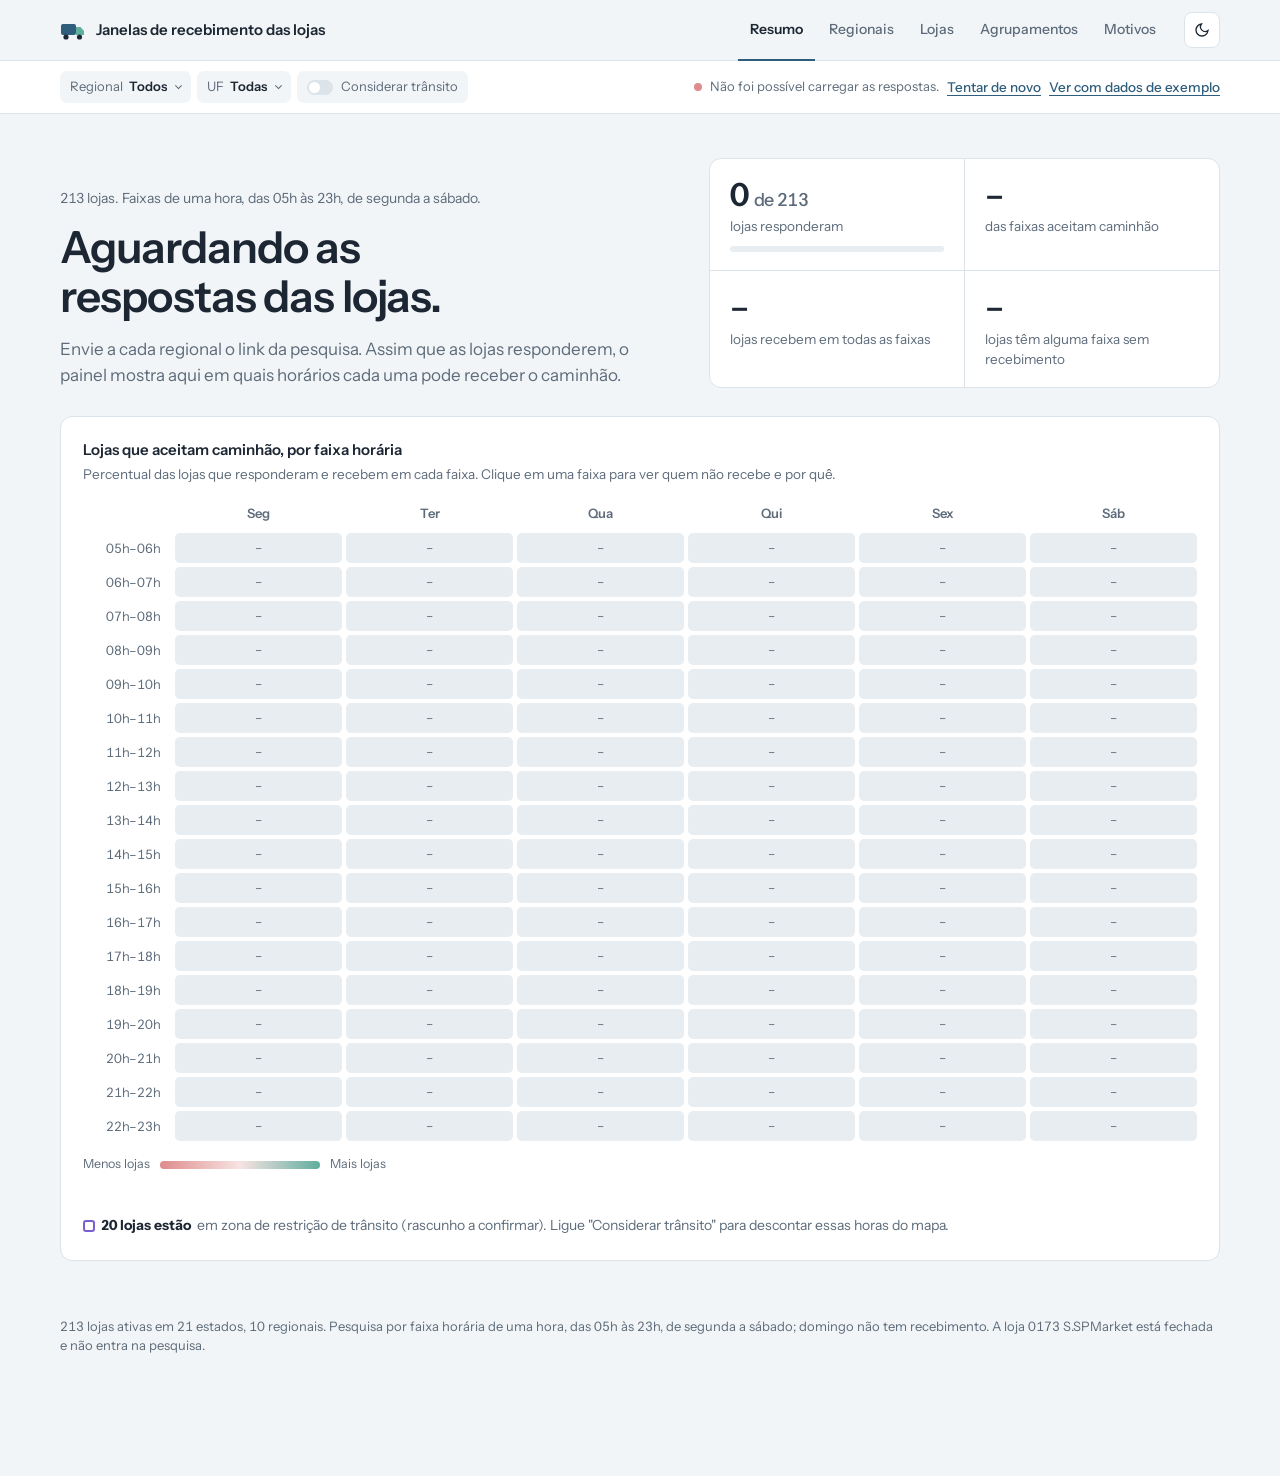
==== commit 90bdbbe3: "baixar grade xls" ====
--- a/index.html
+++ b/index.html
@@ -75,6 +75,7 @@
         <option value="">Todas</option><option value="resp">Responderam</option><option value="pend">Sem resposta</option><option value="restr">Com restrição</option><option value="full">Sem restrição</option><option value="zona">Em zona de trânsito</option><option value="conf">Recebe em horário restrito</option></select></label>
                 <label class="fchip" data-neutral="1"><span class="fl">Ordenar</span><b class="fv"></b><select id="lSort" aria-label="Ordenar">
         <option value="code">Código</option><option value="low">Menor disponibilidade</option><option value="reg">Regional</option></select></label>
+                <button class="btn" id="lGrade" type="button"><svg width="15" height="15" viewBox="0 0 24 24" fill="none" stroke="currentColor" stroke-width="2" aria-hidden="true"><path d="M12 3v12M7 10l5 5 5-5M5 21h14"/></svg>Extrair grade</button>
                 <span class="count" id="lCount"></span>
             </div>
             <div class="legend"><span><i class="sw" style="background:var(--sim)"></i>Recebe</span><span><i class="sw" style="background:var(--nao)"></i>Não recebe</span><span><i class="sw" style="background:repeating-linear-gradient(135deg,var(--empty) 0 3px,transparent 3px 6px);outline:1px solid var(--line)"></i>Sem resposta</span><span><i class="sw" style="box-shadow:inset 0 0 0 2px var(--rzc)"></i>Horário com restrição de trânsito</span></div>
@@ -128,4 +129,24 @@
     <script src="app.js" defer></script>
 </body>
 
+</html> </section>
+
+        <section id="simulador" class="wrap">
+            <div id="simRoot"></div>
+        </section>
+
+        <section id="responder" class="wrap">
+            <div class="fwrap" id="formRoot"></div>
+        </section>
+    </main>
+
+    <footer class="wrap" id="foot"></footer>
+    <div class="tip" id="tip" role="tooltip"></div>
+    <dialog class="md" id="md" aria-labelledby="mdTitle">
+        <div class="md-in" id="mdIn"></div>
+    </dialog>
+
+    <script src="app.js" defer></script>
+</body>
+
 </html>
--- a/styles.css
+++ b/styles.css
@@ -2613,9 +2613,18 @@
 }
 
 .xtab td {
-    padding: 10px 12px;
+    padding: 12px;
     border-bottom: 1px solid var(--line);
-    vertical-align: top
+    vertical-align: middle;
+    transition: background .12s
+}
+
+.xtab tbody tr:hover td {
+    background: var(--hover)
+}
+
+.xtab tbody tr:hover td:first-child {
+    box-shadow: inset 3px 0 0 var(--accent)
 }
 
 .xtab .num {
@@ -2651,10 +2660,13 @@
     line-height: 1.45
 }
 
-.xtab td.xmap,
-.xtab th.xmap {
-    width: 44%;
-    min-width: 300px
+.xtab td.xroute {
+    white-space: nowrap
+}
+
+.backx {
+    align-self: flex-start;
+    font-size: 13.5px
 }
 
 .xtab td.xmap .mapbox {
@@ -2755,4 +2767,2323 @@
     color: var(--muted);
     font-size: 13px;
     padding: 32px 0 44px
+}
+
+/* Resumo */
+
+.hero {
+    display: grid;
+    grid-template-columns: 1.2fr 1fr;
+    gap: 36px;
+    align-items: end;
+    margin-bottom: 28px
+}
+
+.hero p.sub {
+    color: var(--muted);
+    font-size: 17px;
+    max-width: 54ch;
+    margin: 16px 0 0
+}
+
+.kpis {
+    display: grid;
+    grid-template-columns: 1fr 1fr;
+    border: 1px solid var(--line);
+    border-radius: 12px;
+    background: var(--surface);
+    overflow: hidden
+}
+
+.kpi {
+    padding: 18px 20px;
+    border-right: 1px solid var(--line);
+    border-bottom: 1px solid var(--line)
+}
+
+.kpi:nth-child(2n) {
+    border-right: 0
+}
+
+.kpi:nth-last-child(-n+2) {
+    border-bottom: 0
+}
+
+.kpi b {
+    display: block;
+    font-size: 32px;
+    font-weight: 600;
+    letter-spacing: -.02em;
+    line-height: 1.1
+}
+
+.kpi small {
+    color: var(--muted);
+    font-size: 13.5px;
+    display: block;
+    margin-top: 4px
+}
+
+.kpi .bar {
+    height: 6px;
+    border-radius: 3px;
+    background: var(--empty);
+    margin-top: 10px;
+    overflow: hidden
+}
+
+.kpi .bar i {
+    display: block;
+    height: 100%;
+    background: var(--accent)
+}
+
+@media (max-width:880px) {
+    .hero {
+        grid-template-columns: 1fr;
+        gap: 24px
+    }
+}
+
+
+/* Mapa de calor: faixas × dias (elemento principal) */
+
+.heat-wrap {
+    overflow-x: auto
+}
+
+.heat {
+    display: grid;
+    grid-template-columns: 88px repeat(6, minmax(72px, 1fr));
+    gap: 4px;
+    min-width: 560px
+}
+
+.heat .hh {
+    font-size: 13px;
+    font-weight: 600;
+    color: var(--muted);
+    text-align: center;
+    padding: 4px 0 6px
+}
+
+.heat .hl {
+    font-size: 13px;
+    color: var(--muted);
+    display: flex;
+    align-items: center;
+    justify-content: flex-end;
+    padding-right: 10px;
+    white-space: nowrap
+}
+
+.hc {
+    all: unset;
+    box-sizing: border-box;
+    cursor: pointer;
+    height: 30px;
+    border-radius: 5px;
+    display: flex;
+    align-items: center;
+    justify-content: center;
+    font-size: 12.5px;
+    font-weight: 600;
+    color: var(--ink)
+}
+
+.hc:hover {
+    outline: 2px solid var(--accent);
+    outline-offset: -1px
+}
+
+.hc:focus-visible {
+    outline: 2px solid var(--accent)
+}
+
+.hc.none {
+    background: var(--empty);
+    color: var(--muted);
+    font-weight: 400;
+    cursor: default
+}
+
+.hc.none:hover {
+    outline: 0
+}
+
+.heat-leg {
+    display: flex;
+    align-items: center;
+    gap: 10px;
+    margin-top: 14px;
+    font-size: 12.5px;
+    color: var(--muted);
+    flex-wrap: wrap
+}
+
+.heat-leg .grad {
+    width: 160px;
+    height: 8px;
+    border-radius: 4px;
+    background: linear-gradient(90deg, var(--nao), var(--nao-soft) 50%, var(--sim))
+}
+
+.heat-note {
+    margin: 14px 0 0;
+    font-size: 14px;
+    color: var(--muted)
+}
+
+.heat-note b {
+    color: var(--ink)
+}
+
+
+/* Regionais */
+
+.rtable {
+    width: 100%;
+    border-collapse: separate;
+    border-spacing: 0;
+    font-size: 14px
+}
+
+.rtable th {
+    text-align: left;
+    font-size: 12.5px;
+    font-weight: 600;
+    color: var(--muted);
+    padding: 10px 12px;
+    border-bottom: 1px solid var(--line);
+    background: var(--bg)
+}
+
+.rtable td {
+    padding: 12px;
+    border-bottom: 1px solid var(--line);
+    vertical-align: middle
+}
+
+.rtable tr:last-child td {
+    border-bottom: 0
+}
+
+.rtable .num {
+    text-align: right;
+    white-space: nowrap
+}
+
+.rname {
+    all: unset;
+    cursor: pointer;
+    font-weight: 600
+}
+
+.rname:hover {
+    text-decoration: underline;
+    text-underline-offset: 3px
+}
+
+.rname:focus-visible {
+    outline: 2px solid var(--accent)
+}
+
+.prog {
+    display: flex;
+    align-items: center;
+    gap: 10px;
+    min-width: 180px
+}
+
+.prog .pb {
+    flex: 1;
+    height: 8px;
+    border-radius: 4px;
+    background: var(--empty);
+    overflow: hidden
+}
+
+.prog .pb i {
+    display: block;
+    height: 100%;
+    background: var(--accent);
+    border-radius: 4px
+}
+
+.prog .pb i.full {
+    background: var(--sim)
+}
+
+.prog span {
+    font-size: 13px;
+    color: var(--muted);
+    white-space: nowrap;
+    min-width: 64px
+}
+
+.pendrow td {
+    background: var(--bg);
+    padding-top: 0
+}
+
+.pendchips {
+    display: flex;
+    flex-wrap: wrap;
+    gap: 6px;
+    padding-top: 10px
+}
+
+.chip {
+    border: 1px solid var(--line);
+    background: var(--surface);
+    border-radius: 999px;
+    padding: 4px 10px;
+    font-size: 13px;
+    cursor: pointer
+}
+
+.chip:hover {
+    background: var(--hover)
+}
+
+.chip small {
+    color: var(--muted);
+    margin-right: 4px
+}
+
+.tblwrap {
+    overflow-x: auto;
+    border: 1px solid var(--line);
+    border-radius: 12px;
+    background: var(--surface)
+}
+
+
+/* Lojas */
+
+.toolbar {
+    display: flex;
+    align-items: center;
+    gap: 6px;
+    flex-wrap: wrap;
+    margin-bottom: 14px
+}
+
+.search {
+    display: flex;
+    align-items: center;
+    gap: 8px;
+    padding: 0 12px;
+    border: 1px solid var(--line);
+    border-radius: 8px;
+    background: var(--surface);
+    color: var(--muted);
+    flex: 1 1 220px;
+    max-width: 320px
+}
+
+.search input {
+    border: 0;
+    outline: 0;
+    background: transparent;
+    font-size: 14px;
+    padding: 8px 0;
+    width: 100%;
+    color: var(--ink)
+}
+
+.search:focus-within {
+    outline: 2px solid var(--accent);
+    outline-offset: -1px
+}
+
+.count {
+    font-size: 13.5px;
+    color: var(--muted);
+    margin-left: auto
+}
+
+.ltable {
+    width: 100%;
+    min-width: 900px;
+    border-collapse: separate;
+    border-spacing: 0;
+    table-layout: fixed
+}
+
+.ltable th {
+    font-size: 13px;
+    font-weight: 600;
+    color: var(--muted);
+    padding: 12px 6px;
+    border-bottom: 1px solid var(--line);
+    background: var(--bg);
+    text-align: center;
+    position: sticky;
+    top: 0
+}
+
+.ltable th:first-child {
+    text-align: left;
+    padding-left: 18px;
+    width: 260px
+}
+
+.ltable th:last-child {
+    width: 110px
+}
+
+.ltable td {
+    border-bottom: 1px solid var(--line);
+    padding: 10px 6px;
+    vertical-align: middle
+}
+
+.ltable tr:last-child td {
+    border-bottom: 0
+}
+
+.ltable tbody tr {
+    cursor: pointer
+}
+
+.ltable tbody tr:hover td {
+    background: var(--hover)
+}
+
+.ltable td.st {
+    padding-left: 18px
+}
+
+.ln {
+    display: flex;
+    align-items: baseline;
+    gap: 10px
+}
+
+.ln small {
+    color: var(--muted);
+    font-size: 12.5px;
+    width: 34px;
+    flex: none
+}
+
+.ln b {
+    font-weight: 500;
+    font-size: 14.5px
+}
+
+.lsub {
+    font-size: 12px;
+    color: var(--muted);
+    padding-left: 44px;
+    white-space: nowrap;
+    overflow: hidden;
+    text-overflow: ellipsis
+}
+
+.dbar {
+    height: 22px;
+    border-radius: 4px;
+    position: relative;
+    cursor: help
+}
+
+.dbar.pend {
+    background: repeating-linear-gradient(135deg, var(--empty) 0 6px, transparent 6px 12px);
+    cursor: default
+}
+
+.dbar::after {
+    content: "";
+    position: absolute;
+    inset: 0;
+    border-radius: 4px;
+    background: repeating-linear-gradient(90deg, transparent 0 calc(100%/18 - 1px), var(--surface) calc(100%/18 - 1px) calc(100%/18))
+}
+
+.ltable td.pc {
+    text-align: right;
+    padding-right: 18px;
+    font-size: 13.5px;
+    white-space: nowrap
+}
+
+.ltable td.pc small {
+    display: block;
+    color: var(--muted);
+    font-size: 12px
+}
+
+.pending-txt {
+    color: var(--muted);
+    font-size: 13px;
+    text-align: center
+}
+
+.legend {
+    display: flex;
+    flex-wrap: wrap;
+    gap: 14px;
+    font-size: 13px;
+    color: var(--muted);
+    margin-bottom: 12px
+}
+
+.legend span {
+    display: inline-flex;
+    align-items: center;
+    gap: 6px
+}
+
+.sw {
+    width: 12px;
+    height: 12px;
+    border-radius: 3px;
+    display: inline-block;
+    flex: none
+}
+
+.empty {
+    padding: 40px;
+    text-align: center;
+    color: var(--muted)
+}
+
+
+/* Motivos */
+
+.mlist {
+    display: grid;
+    grid-template-columns: repeat(auto-fill, minmax(340px, 1fr));
+    gap: 14px
+}
+
+.mcard {
+    all: unset;
+    box-sizing: border-box;
+    cursor: pointer;
+    display: flex;
+    flex-direction: column;
+    gap: 8px;
+    border: 1px solid color-mix(in srgb, var(--nao) 35%, var(--line));
+    border-left: 4px solid var(--nao);
+    border-radius: 10px;
+    padding: 16px;
+    background: var(--surface)
+}
+
+.mcard:hover {
+    background: var(--hover)
+}
+
+.mcard:focus-visible {
+    outline: 2px solid var(--accent)
+}
+
+.mcard .mt {
+    font-weight: 600;
+    font-size: 14.5px
+}
+
+.mcard .mt small {
+    color: var(--muted);
+    font-weight: 400;
+    margin-right: 6px
+}
+
+.mcard .ms {
+    font-size: 12.5px;
+    color: var(--muted)
+}
+
+.wins {
+    display: flex;
+    flex-wrap: wrap;
+    gap: 4px
+}
+
+.wins span {
+    font-size: 12px;
+    padding: 2px 8px;
+    border-radius: 5px;
+    background: var(--nao-soft);
+    color: var(--nao-ink);
+    font-weight: 600
+}
+
+.mcard p {
+    margin: 0;
+    font-size: 14px;
+    color: var(--nao-ink);
+    font-weight: 500;
+    display: -webkit-box;
+    -webkit-line-clamp: 4;
+    -webkit-box-orient: vertical;
+    overflow: hidden
+}
+
+
+/* Agrupamentos */
+
+.gsum {
+    grid-template-columns: repeat(4, 1fr);
+    margin-bottom: 20px
+}
+
+.gsum .kpi:nth-child(2n) {
+    border-right: 1px solid var(--line)
+}
+
+.gsum .kpi:last-child {
+    border-right: 0
+}
+
+.gsum .kpi {
+    border-bottom: 0
+}
+
+@media (max-width:760px) {
+    .gsum {
+        grid-template-columns: 1fr 1fr
+    }
+    .gsum .kpi:nth-child(2n) {
+        border-right: 0
+    }
+    .gsum .kpi:nth-child(-n+2) {
+        border-bottom: 1px solid var(--line)
+    }
+}
+
+.glist {
+    display: flex;
+    flex-direction: column;
+    gap: 18px
+}
+
+.gcard {
+    background: var(--surface);
+    border: 1px solid var(--line);
+    border-radius: 12px;
+    padding: 20px 22px;
+    display: flex;
+    flex-direction: column;
+    gap: 12px;
+    min-width: 0
+}
+
+.gcard header {
+    display: flex;
+    flex-wrap: wrap;
+    align-items: baseline;
+    gap: 6px 12px
+}
+
+.gcard h3 {
+    font-size: 17px;
+    margin: 0
+}
+
+.gmeta {
+    display: flex;
+    flex-wrap: wrap;
+    gap: 6px
+}
+
+.gmeta span {
+    font-size: 12.5px;
+    padding: 2px 9px;
+    border-radius: 6px;
+    background: var(--bg);
+    border: 1px solid var(--line);
+    color: var(--muted)
+}
+
+.gmeta span.rzwarn {
+    display: inline-flex;
+    align-items: center;
+    gap: 6px;
+    border-color: var(--rzc);
+    color: var(--rzc);
+    font-weight: 600;
+    background: var(--surface)
+}
+
+.gmeta span.rzwarn b {
+    width: 16px;
+    height: 16px;
+    border-radius: 50%;
+    background: var(--rzc);
+    color: #fff;
+    display: grid;
+    place-items: center;
+    font-size: 11px
+}
+
+.gmeta span.warn {
+    background: color-mix(in srgb, var(--pend) 22%, var(--surface));
+    color: var(--ink);
+    border-color: color-mix(in srgb, var(--pend) 50%, var(--line))
+}
+
+.gtab {
+    width: 100%;
+    min-width: 760px;
+    border-collapse: separate;
+    border-spacing: 0;
+    table-layout: fixed;
+    font-size: 13.5px
+}
+
+.gtab th {
+    font-size: 12px;
+    font-weight: 600;
+    color: var(--muted);
+    padding: 6px 4px 8px;
+    border-bottom: 1px solid var(--line);
+    text-align: center
+}
+
+.gtab th:first-child {
+    text-align: left;
+    width: 250px
+}
+
+.gtab th:last-child {
+    width: 96px;
+    text-align: right
+}
+
+.gtab td {
+    padding: 7px 4px;
+    border-bottom: 1px solid var(--line);
+    vertical-align: middle
+}
+
+.gtab tbody tr {
+    cursor: pointer
+}
+
+.gtab tbody tr:hover td {
+    background: var(--hover)
+}
+
+.gtab td.pc {
+    text-align: right;
+    font-size: 12.5px;
+    color: var(--muted);
+    white-space: nowrap
+}
+
+.gtab .dbar {
+    height: 18px
+}
+
+.gtab tfoot td {
+    border-bottom: 0;
+    padding-top: 10px;
+    font-weight: 600;
+    font-size: 12.5px
+}
+
+.gtab tr.rrow td {
+    padding-top: 12px
+}
+
+.gtab tr.rrow .gsub {
+    font-weight: 400
+}
+
+.rbar {
+    box-shadow: inset 0 0 0 1px color-mix(in srgb, var(--accent) 45%, transparent)
+}
+
+.gtab .gsub {
+    font-size: 11.5px;
+    color: var(--muted);
+    white-space: nowrap;
+    overflow: hidden;
+    text-overflow: ellipsis
+}
+
+.cbar {
+    height: 18px;
+    border-radius: 4px;
+    position: relative;
+    cursor: help;
+    box-shadow: inset 0 0 0 1px color-mix(in srgb, var(--accent) 30%, transparent)
+}
+
+.cbar::after {
+    content: "";
+    position: absolute;
+    inset: 0;
+    border-radius: 4px;
+    background: repeating-linear-gradient(90deg, transparent 0 calc(100%/18 - 1px), var(--surface) calc(100%/18 - 1px) calc(100%/18))
+}
+
+.gtab.focus tbody tr:not(.hl) {
+    opacity: .45
+}
+
+.gtab.focus tbody tr:not(.hl):hover {
+    opacity: 1
+}
+
+.gtab tr.hl td {
+    background: color-mix(in srgb, var(--accent) 10%, var(--surface))
+}
+
+.gtab tr.hl td:first-child {
+    box-shadow: inset 4px 0 0 var(--accent)
+}
+
+.thisone {
+    display: inline-block;
+    margin-left: 6px;
+    font-size: 10.5px;
+    font-weight: 600;
+    padding: 1px 7px;
+    border-radius: 999px;
+    background: var(--accent);
+    color: var(--surface);
+    vertical-align: 1px
+}
+
+.gnote {
+    margin: 0;
+    font-size: 13.5px;
+    color: var(--muted)
+}
+
+.gnote b {
+    color: var(--ink);
+    font-weight: 600
+}
+
+.gblock {
+    border: 1px solid color-mix(in srgb, var(--nao) 35%, var(--line));
+    border-left: 4px solid var(--nao);
+    border-radius: 10px
+}
+
+.gblock summary {
+    list-style: none;
+    display: flex;
+    align-items: center;
+    gap: 10px;
+    padding: 10px 14px;
+    cursor: pointer;
+    font-size: 14px;
+    font-weight: 600;
+    color: var(--nao-ink)
+}
+
+.gblock summary::-webkit-details-marker {
+    display: none
+}
+
+.gblock summary .tg {
+    margin-left: auto;
+    font-size: 13px;
+    font-weight: 500;
+    color: var(--accent)
+}
+
+.gblock summary .tg .c {
+    display: none
+}
+
+.gblock[open] summary .tg .o {
+    display: none
+}
+
+.gblock[open] summary .tg .c {
+    display: inline
+}
+
+.gbl {
+    list-style: none;
+    margin: 0;
+    padding: 4px 14px 14px;
+    display: flex;
+    flex-direction: column;
+    gap: 12px;
+    border-top: 1px solid color-mix(in srgb, var(--nao) 25%, var(--line))
+}
+
+.gbl li {
+    display: flex;
+    flex-direction: column;
+    gap: 5px;
+    padding-top: 10px
+}
+
+.gbl .bs {
+    all: unset;
+    cursor: pointer;
+    font-weight: 600;
+    font-size: 14px
+}
+
+.gbl .bs small {
+    color: var(--muted);
+    font-weight: 400;
+    margin-right: 5px
+}
+
+.gbl .bs:hover {
+    text-decoration: underline
+}
+
+.gbl p {
+    margin: 0;
+    font-size: 14px;
+    color: var(--nao-ink);
+    font-weight: 500
+}
+
+
+/* Restrições de trânsito */
+
+.dbar .rz {
+    position: absolute;
+    top: -3px;
+    bottom: -3px;
+    border: 2px solid var(--rzc);
+    pointer-events: none;
+    z-index: 2;
+    border-radius: 5px
+}
+
+.zbadge {
+    font-size: 10.5px;
+    font-weight: 700;
+    padding: 1px 6px;
+    border-radius: 4px;
+    border: 1.5px solid var(--rzc);
+    color: var(--rzc);
+    letter-spacing: .02em
+}
+
+.zline {
+    display: inline-flex;
+    align-items: center;
+    gap: 6px;
+    margin-top: 6px;
+    flex-wrap: wrap
+}
+
+.tchip {
+    display: inline-flex;
+    align-items: center;
+    gap: 8px;
+    border: 0;
+    background: var(--bg);
+    border-radius: 7px;
+    padding: 6px 10px;
+    font-size: 13px;
+    cursor: pointer;
+    color: var(--muted)
+}
+
+.tchip:hover {
+    background: var(--hover)
+}
+
+.tchip .tsw {
+    width: 26px;
+    height: 15px;
+    border-radius: 999px;
+    background: var(--line);
+    position: relative;
+    transition: background .15s
+}
+
+.tchip .tsw::after {
+    content: "";
+    position: absolute;
+    top: 2px;
+    left: 2px;
+    width: 11px;
+    height: 11px;
+    border-radius: 50%;
+    background: var(--surface);
+    transition: left .15s
+}
+
+.tchip.on {
+    color: var(--ink);
+    font-weight: 600;
+    background: color-mix(in srgb, var(--cf) 18%, var(--surface))
+}
+
+.tchip.on .tsw {
+    background: var(--cf)
+}
+
+.tchip.on .tsw::after {
+    left: 13px
+}
+
+.sgrid .gc.rzc {
+    box-shadow: inset 0 0 0 2px var(--rzc)
+}
+
+.rzbox {
+    border: 1px solid var(--line);
+    border-left: 5px solid var(--rzc);
+    border-radius: 10px;
+    padding: 14px 16px;
+    display: flex;
+    flex-direction: column;
+    gap: 6px;
+    background-color: var(--surface)
+}
+
+.rzbox p {
+    margin: 0;
+    font-size: 14px
+}
+
+.rz-h {
+    display: flex;
+    align-items: center;
+    gap: 10px
+}
+
+.rz-sit {
+    font-size: 11.5px;
+    font-weight: 600;
+    padding: 2px 8px;
+    border-radius: 999px;
+    border: 1px solid var(--rzc);
+    color: var(--rzc)
+}
+
+.rz-cf {
+    color: var(--ink)
+}
+
+.rz-src {
+    font-size: 12.5px;
+    color: var(--muted)
+}
+
+
+/* Mapa */
+
+.mapbox {
+    border: 1px solid var(--line);
+    border-radius: 12px;
+    overflow: hidden;
+    background: var(--surface)
+}
+
+.map {
+    width: 100%;
+    background: var(--empty)
+}
+
+.mapinfo {
+    padding: 12px 16px;
+    font-size: 14px;
+    display: flex;
+    flex-direction: column;
+    gap: 8px
+}
+
+.mapinfo .mapmsg {
+    color: var(--muted)
+}
+
+.rsteps {
+    list-style: none;
+    margin: 0;
+    padding: 0;
+    display: flex;
+    flex-direction: column;
+    gap: 4px
+}
+
+.rsteps li {
+    display: flex;
+    flex-wrap: wrap;
+    align-items: baseline;
+    gap: 4px 8px
+}
+
+.rsteps li span {
+    font-size: 12.5px;
+    color: var(--muted)
+}
+
+.rsteps li em {
+    font-style: normal;
+    font-size: 12.5px;
+    color: var(--muted);
+    margin-left: auto
+}
+
+.rsteps li.cd {
+    color: var(--muted)
+}
+
+.rtot {
+    margin: 4px 0 0
+}
+
+.rnote {
+    margin: 0;
+    font-size: 12.5px;
+    color: var(--muted)
+}
+
+.mk {
+    display: grid;
+    place-items: center;
+    width: 28px;
+    height: 28px;
+    border-radius: 50%;
+    background: var(--accent);
+    color: #fff;
+    font-weight: 700;
+    font-size: 12.5px;
+    border: 2px solid #fff;
+    box-shadow: 0 1px 4px rgba(0, 0, 0, .35)
+}
+
+.mk.cd {
+    border-radius: 7px;
+    background: #1D2733;
+    font-size: 11px
+}
+
+.mapbtn {
+    font-size: 13.5px
+}
+
+.dotl {
+    display: inline-block;
+    width: 9px;
+    height: 9px;
+    border-radius: 50%;
+    background: #8A97A6;
+    opacity: .7;
+    border: 1px solid #fff;
+    box-shadow: 0 0 0 1px #c9d1d9;
+    margin-right: 6px;
+    vertical-align: 0
+}
+
+.maplibregl-map {
+    font: inherit
+}
+
+.maplibregl-popup-content {
+    font: 13px/1.4 inherit;
+    padding: 6px 10px;
+    border-radius: 8px;
+    color: #1D2733
+}
+
+.mk {
+    cursor: pointer
+}
+
+
+/* Modal */
+
+dialog.md {
+    overflow: auto;
+    overscroll-behavior: contain;
+    margin: auto;
+    max-height: min(90vh, 940px);
+    width: min(820px, calc(100% - 24px));
+    border: 1px solid var(--line);
+    border-radius: 14px;
+    padding: 0;
+    background: var(--surface);
+    color: var(--ink)
+}
+
+dialog.md::backdrop {
+    background: rgba(15, 22, 30, .4);
+    backdrop-filter: blur(2px)
+}
+
+dialog.md[open] {
+    animation: pop .2s cubic-bezier(.2, .7, .2, 1)
+}
+
+@keyframes pop {
+    from {
+        scale: .97;
+        opacity: 0
+    }
+}
+
+.md-in {
+    padding: 26px;
+    display: flex;
+    flex-direction: column;
+    gap: 20px
+}
+
+.md-head {
+    display: flex;
+    align-items: flex-start;
+    gap: 12px
+}
+
+.md-head h2 {
+    font-size: 24px;
+    margin: 0
+}
+
+.md-head h2:focus {
+    outline: none
+}
+
+.md-head p {
+    margin: 2px 0 0;
+    color: var(--muted);
+    font-size: 13.5px
+}
+
+.md-close {
+    margin-left: auto;
+    flex: none;
+    display: inline-flex;
+    align-items: center;
+    gap: 7px;
+    height: 36px;
+    padding: 0 8px 0 12px;
+    border-radius: 999px;
+    border: 1px solid var(--line);
+    background: var(--bg);
+    font-size: 13.5px;
+    font-weight: 500;
+    cursor: pointer
+}
+
+.md-close:hover {
+    background: var(--nao-soft);
+    color: var(--nao-ink)
+}
+
+.md-close kbd {
+    font: inherit;
+    font-size: 11px;
+    color: var(--muted);
+    border: 1px solid var(--line);
+    background: var(--surface);
+    border-radius: 5px;
+    padding: 1px 6px
+}
+
+.tags {
+    display: flex;
+    flex-wrap: wrap;
+    gap: 6px;
+    margin-top: 8px
+}
+
+.tags span {
+    font-size: 12.5px;
+    padding: 3px 9px;
+    border-radius: 6px;
+    background: var(--bg);
+    border: 1px solid var(--line);
+    color: var(--muted)
+}
+
+.md h4 {
+    font-size: 15px;
+    margin: 0 0 10px
+}
+
+.sgrid {
+    display: grid;
+    grid-template-columns: 72px repeat(6, 1fr);
+    gap: 3px
+}
+
+.sgrid .gh {
+    font-size: 12.5px;
+    font-weight: 600;
+    color: var(--muted);
+    text-align: center;
+    padding-bottom: 4px
+}
+
+.sgrid .gl {
+    font-size: 12px;
+    color: var(--muted);
+    display: flex;
+    align-items: center;
+    justify-content: flex-end;
+    padding-right: 8px
+}
+
+.sgrid .gc {
+    cursor: help;
+    height: 24px;
+    border-radius: 4px;
+    display: grid;
+    place-items: center;
+    font-size: 11px;
+    font-weight: 700
+}
+
+.gc.s {
+    background: var(--sim-soft);
+    box-shadow: inset 0 0 0 1px color-mix(in srgb, var(--sim) 40%, transparent)
+}
+
+.gc.n {
+    background: var(--nao-soft);
+    color: var(--nao-ink);
+    box-shadow: inset 0 0 0 1.5px var(--nao)
+}
+
+.rlist {
+    list-style: none;
+    margin: 0;
+    padding: 0;
+    display: flex;
+    flex-direction: column;
+    gap: 10px
+}
+
+.rlist li {
+    border: 1px solid color-mix(in srgb, var(--nao) 35%, var(--line));
+    border-left: 5px solid var(--nao);
+    border-radius: 10px;
+    padding: 12px 14px;
+    background: color-mix(in srgb, var(--nao-soft) 45%, var(--surface));
+    display: flex;
+    flex-direction: column;
+    gap: 8px
+}
+
+.rl-h {
+    display: flex;
+    flex-wrap: wrap;
+    align-items: center;
+    gap: 6px
+}
+
+.rn {
+    width: 24px;
+    height: 24px;
+    border-radius: 50%;
+    background: var(--nao);
+    color: #fff;
+    display: grid;
+    place-items: center;
+    font-size: 12.5px;
+    flex: none
+}
+
+.rlist p {
+    margin: 0;
+    font-size: 15px;
+    color: var(--nao-ink);
+    font-weight: 500;
+    white-space: pre-line
+}
+
+.okbox {
+    border-left: 5px solid var(--sim);
+    background: var(--sim-soft);
+    border-radius: 10px;
+    padding: 12px 16px;
+    font-size: 14.5px
+}
+
+.pendbox {
+    border: 1px dashed var(--line);
+    border-radius: 10px;
+    padding: 16px;
+    color: var(--muted);
+    font-size: 14.5px
+}
+
+.slist {
+    display: flex;
+    flex-direction: column;
+    gap: 12px
+}
+
+.sgroup {
+    border: 1px solid var(--line);
+    border-radius: 10px;
+    padding: 12px 14px
+}
+
+.sgroup p {
+    margin: 0 0 8px;
+    color: var(--nao-ink);
+    font-weight: 500;
+    font-size: 14.5px
+}
+
+
+/* Formulário */
+
+.fwrap {
+    max-width: 900px;
+    margin: 0 auto
+}
+
+.fcard {
+    background: var(--surface);
+    border: 1px solid var(--line);
+    border-radius: 14px
+}
+
+.fhead {
+    padding: 26px 28px 20px;
+    border-bottom: 1px solid var(--line)
+}
+
+.fhead .ftitle {
+    font-size: clamp(24px, 3.4vw, 32px);
+    max-width: none;
+    margin: 0 0 10px
+}
+
+.fhead p.k {
+    margin: 0 0 4px;
+    color: var(--muted);
+    font-size: 14px
+}
+
+.fintro {
+    margin: 0;
+    color: var(--muted);
+    font-size: 15px;
+    max-width: 64ch
+}
+
+.fswap {
+    font-size: 13px;
+    color: var(--accent);
+    text-underline-offset: 3px
+}
+
+.fsec {
+    padding: 24px 28px;
+    border-bottom: 1px solid var(--line)
+}
+
+.fsec h3 {
+    display: flex;
+    align-items: center;
+    gap: 10px;
+    font-size: 16px;
+    font-weight: 600;
+    margin: 0 0 6px
+}
+
+.fsec h3 .n {
+    width: 24px;
+    height: 24px;
+    border-radius: 50%;
+    display: grid;
+    place-items: center;
+    background: var(--accent);
+    color: var(--surface);
+    font-size: 12.5px;
+    flex: none
+}
+
+.fsec>.hint {
+    margin-left: 34px
+}
+
+.frow {
+    display: grid;
+    grid-template-columns: 1fr 1fr;
+    gap: 14px;
+    margin-top: 12px
+}
+
+.ff {
+    display: flex;
+    flex-direction: column;
+    gap: 6px;
+    font-size: 13.5px;
+    color: var(--muted);
+    font-weight: 500
+}
+
+.ff input,
+.ff textarea {
+    font-size: 15px;
+    color: var(--ink);
+    background: var(--surface);
+    border: 1px solid var(--line);
+    border-radius: 9px;
+    padding: 10px 12px;
+    width: 100%
+}
+
+.ff textarea {
+    min-height: 80px;
+    resize: vertical;
+    line-height: 1.5
+}
+
+.ff input:focus,
+.ff textarea:focus {
+    outline: 2px solid var(--accent);
+    outline-offset: -1px;
+    border-color: transparent
+}
+
+.ff.bad input,
+.ff.bad textarea {
+    border-color: var(--nao);
+    background: color-mix(in srgb, var(--nao-soft) 45%, var(--surface))
+}
+
+.pickq {
+    display: flex;
+    align-items: center;
+    gap: 10px;
+    border: 1px solid var(--line);
+    border-radius: 10px;
+    padding: 0 14px;
+    margin: 14px 0 16px;
+    color: var(--muted)
+}
+
+.pickq:focus-within {
+    outline: 2px solid var(--accent);
+    outline-offset: -1px
+}
+
+.pickq input {
+    border: 0;
+    outline: 0;
+    background: transparent;
+    font-size: 16px;
+    padding: 13px 0;
+    width: 100%;
+    color: var(--ink)
+}
+
+.plist {
+    display: grid;
+    grid-template-columns: repeat(auto-fill, minmax(250px, 1fr));
+    gap: 8px
+}
+
+.pstore {
+    all: unset;
+    box-sizing: border-box;
+    cursor: pointer;
+    display: flex;
+    align-items: center;
+    gap: 10px;
+    padding: 12px 14px;
+    border: 1px solid var(--line);
+    border-radius: 10px;
+    background: var(--surface);
+    font-size: 14.5px
+}
+
+.pstore:hover {
+    background: var(--hover)
+}
+
+.pstore:focus-visible {
+    outline: 2px solid var(--accent)
+}
+
+.pstore small {
+    color: var(--muted);
+    font-size: 12.5px;
+    width: 34px;
+    flex: none
+}
+
+.pstore .pn {
+    flex: 1;
+    min-width: 0
+}
+
+.pstore .pn b {
+    font-weight: 500;
+    display: block
+}
+
+.pstore .pn em {
+    font-style: normal;
+    font-size: 12px;
+    color: var(--muted)
+}
+
+.pstat {
+    font-size: 11.5px;
+    font-weight: 600;
+    padding: 2px 8px;
+    border-radius: 999px;
+    white-space: nowrap
+}
+
+.pstat.ok {
+    background: var(--sim-soft);
+    color: color-mix(in srgb, var(--sim) 65%, var(--ink))
+}
+
+.pstat.no {
+    background: color-mix(in srgb, var(--pend) 25%, var(--surface));
+    color: var(--ink)
+}
+
+.fprog {
+    margin: 4px 0 16px
+}
+
+.fprog .h {
+    display: flex;
+    justify-content: space-between;
+    font-size: 14px;
+    color: var(--muted);
+    margin-bottom: 6px
+}
+
+.fprog .h b {
+    color: var(--ink)
+}
+
+.fprog .b {
+    height: 8px;
+    border-radius: 4px;
+    background: var(--empty);
+    overflow: hidden
+}
+
+.fprog .b i {
+    display: block;
+    height: 100%;
+    background: var(--pend);
+    border-radius: 4px;
+    transition: width .25s
+}
+
+.fprog.done .b i {
+    background: var(--sim)
+}
+
+.shortcuts {
+    display: flex;
+    flex-wrap: wrap;
+    gap: 8px;
+    margin-bottom: 14px
+}
+
+.sc {
+    border: 1px solid var(--line);
+    background: var(--bg);
+    border-radius: 999px;
+    padding: 6px 12px;
+    font-size: 13px;
+    font-weight: 500;
+    cursor: pointer
+}
+
+.sc:hover {
+    background: var(--hover)
+}
+
+.sc:disabled {
+    opacity: .45;
+    cursor: not-allowed
+}
+
+.fgrid-wrap {
+    overflow-x: auto;
+    user-select: none;
+    -webkit-user-select: none;
+    touch-action: manipulation
+}
+
+.fgrid {
+    display: grid;
+    grid-template-columns: 64px repeat(6, minmax(48px, 1fr));
+    gap: 3px;
+    min-width: 360px
+}
+
+.fgrid .dh,
+.fgrid .hh2 {
+    all: unset;
+    cursor: pointer;
+    font-size: 12.5px;
+    font-weight: 600;
+    color: var(--muted);
+    text-align: center;
+    padding: 6px 0;
+    border-radius: 6px
+}
+
+.fgrid .hh2 {
+    text-align: right;
+    padding-right: 8px;
+    font-weight: 500
+}
+
+.fgrid .dh:hover,
+.fgrid .hh2:hover {
+    background: var(--hover);
+    color: var(--ink)
+}
+
+.fgrid .dh:focus-visible,
+.fgrid .hh2:focus-visible {
+    outline: 2px solid var(--accent)
+}
+
+.fgrid .ls {
+    display: none
+}
+
+.fgrid .corner {
+    font-size: 11px;
+    color: var(--muted);
+    display: flex;
+    align-items: end;
+    justify-content: end;
+    padding: 0 8px 6px 0
+}
+
+.fc {
+    all: unset;
+    box-sizing: border-box;
+    cursor: pointer;
+    height: 30px;
+    border-radius: 5px;
+    display: grid;
+    place-items: center;
+    font-size: 11.5px;
+    font-weight: 700;
+    border: 1.5px dashed color-mix(in srgb, var(--pend) 75%, var(--muted));
+    background: var(--surface);
+    color: var(--muted)
+}
+
+.fc.s {
+    border: 1.5px solid color-mix(in srgb, var(--sim) 45%, transparent);
+    background: var(--sim-soft);
+    color: color-mix(in srgb, var(--sim) 70%, var(--ink))
+}
+
+.fc.n {
+    border: 1.5px solid var(--nao);
+    background: var(--nao-soft);
+    color: var(--nao-ink)
+}
+
+.fc.sel {
+    outline: 3px solid var(--accent);
+    outline-offset: -1px;
+    border-color: var(--accent)
+}
+
+.fc:focus-visible {
+    outline: 2px solid var(--accent)
+}
+
+.fleg {
+    display: flex;
+    flex-wrap: wrap;
+    gap: 14px;
+    margin-top: 12px;
+    font-size: 12.5px;
+    color: var(--muted)
+}
+
+.fleg span {
+    display: inline-flex;
+    align-items: center;
+    gap: 6px
+}
+
+.lg {
+    width: 14px;
+    height: 14px;
+    border-radius: 4px;
+    border: 1.5px solid
+}
+
+.lg.p {
+    border-style: dashed;
+    border-color: color-mix(in srgb, var(--pend) 75%, var(--muted))
+}
+
+.lg.s {
+    background: var(--sim-soft);
+    border-color: color-mix(in srgb, var(--sim) 45%, transparent)
+}
+
+.lg.n {
+    background: var(--nao-soft);
+    border-color: var(--nao)
+}
+
+.lg.x {
+    border-color: var(--accent);
+    border-width: 2.5px
+}
+
+
+/* Barra de ação fixa enquanto há seleção */
+
+.abar {
+    position: sticky;
+    bottom: calc(10px + env(safe-area-inset-bottom, 0px));
+    z-index: 5;
+    margin: 16px 0 0;
+    border: 1px solid var(--line);
+    border-radius: 12px;
+    background: var(--surface);
+    box-shadow: 0 8px 24px rgba(20, 30, 40, .12);
+    padding: 14px 16px;
+    display: flex;
+    flex-direction: column;
+    gap: 10px
+}
+
+.abar .ah {
+    display: flex;
+    flex-wrap: wrap;
+    align-items: center;
+    gap: 8px 12px;
+    font-size: 14px
+}
+
+.abar .ah b {
+    font-weight: 600
+}
+
+.abar .acts {
+    display: flex;
+    flex-wrap: wrap;
+    gap: 8px
+}
+
+.fbtn {
+    border: 0;
+    background: var(--accent);
+    color: var(--surface);
+    font-size: 14.5px;
+    font-weight: 600;
+    padding: 10px 18px;
+    border-radius: 10px;
+    cursor: pointer;
+    display: inline-flex;
+    align-items: center;
+    gap: 8px
+}
+
+.fbtn:hover {
+    filter: brightness(1.08)
+}
+
+.fbtn:disabled {
+    opacity: .45;
+    cursor: not-allowed;
+    filter: none
+}
+
+.fbtn.yes {
+    background: var(--sim-strong);
+    color: #fff
+}
+
+.fbtn.no {
+    background: var(--nao-strong);
+    color: #fff
+}
+
+.fbtn.ghost {
+    background: transparent;
+    color: var(--accent);
+    border: 1px solid var(--line)
+}
+
+.reuse {
+    display: flex;
+    flex-wrap: wrap;
+    gap: 6px;
+    align-items: center;
+    font-size: 12.5px;
+    color: var(--muted)
+}
+
+.reuse button {
+    all: unset;
+    cursor: pointer;
+    font-size: 12.5px;
+    padding: 3px 9px;
+    border-radius: 999px;
+    border: 1px solid color-mix(in srgb, var(--nao) 40%, var(--line));
+    color: var(--nao-ink);
+    max-width: 260px;
+    overflow: hidden;
+    text-overflow: ellipsis;
+    white-space: nowrap
+}
+
+.reuse button:hover {
+    background: var(--nao-soft)
+}
+
+.jlist {
+    display: flex;
+    flex-direction: column;
+    gap: 12px
+}
+
+.jitem {
+    border: 1px solid color-mix(in srgb, var(--nao) 35%, var(--line));
+    border-left: 4px solid var(--nao);
+    border-radius: 10px;
+    padding: 14px;
+    display: flex;
+    flex-direction: column;
+    gap: 10px
+}
+
+.jitem .jt {
+    display: flex;
+    flex-wrap: wrap;
+    gap: 6px;
+    align-items: center
+}
+
+.jitem .jt .undo {
+    margin-left: auto
+}
+
+.ferr {
+    margin: 0;
+    padding: 0 28px;
+    color: var(--nao-ink);
+    font-size: 14px;
+    font-weight: 500
+}
+
+.ferr:not(:empty) {
+    padding: 14px 28px;
+    background: var(--nao-soft)
+}
+
+.fsubmit {
+    display: flex;
+    align-items: center;
+    gap: 16px;
+    justify-content: space-between;
+    padding: 20px 28px;
+    background: var(--bg);
+    flex-wrap: wrap;
+    border-radius: 0 0 14px 14px
+}
+
+.fsubmit p {
+    margin: 0;
+    font-size: 14px;
+    color: var(--muted)
+}
+
+.fsubmit p strong {
+    color: var(--ink)
+}
+
+.fdone {
+    padding: 44px 28px;
+    text-align: center;
+    display: flex;
+    flex-direction: column;
+    align-items: center;
+    gap: 12px
+}
+
+.fdone .ic {
+    width: 56px;
+    height: 56px;
+    border-radius: 50%;
+    background: var(--sim-soft);
+    color: var(--sim);
+    display: grid;
+    place-items: center
+}
+
+.fdone h2 {
+    font-size: 24px;
+    margin: 0
+}
+
+.fdone p {
+    margin: 0;
+    color: var(--muted);
+    max-width: 54ch
+}
+
+.fdone code {
+    font-size: 14px;
+    background: var(--bg);
+    border: 1px solid var(--line);
+    border-radius: 6px;
+    padding: 3px 8px;
+    color: var(--ink)
+}
+
+.fmsg {
+    padding: 44px 28px;
+    text-align: center;
+    color: var(--muted)
+}
+
+.fmsg h2 {
+    color: var(--ink);
+    font-size: 22px;
+    margin: 0 0 8px
+}
+
+@media (max-width:700px) {
+    .fhead,
+    .fsec,
+    .fsubmit {
+        padding-left: 16px;
+        padding-right: 16px
+    }
+    .fsec>.hint {
+        margin-left: 0
+    }
+    .frow {
+        grid-template-columns: 1fr
+    }
+    .fgrid {
+        grid-template-columns: 36px repeat(6, minmax(0, 1fr));
+        gap: 2px;
+        min-width: 0
+    }
+    #responder.wrap {
+        padding-left: 10px;
+        padding-right: 10px
+    }
+    .fgrid .dh {
+        font-size: 12px
+    }
+    .fgrid .lf {
+        display: none
+    }
+    .fgrid .ls {
+        display: inline
+    }
+    .fgrid .corner {
+        font-size: 0
+    }
+    .fc {
+        font-size: 10.5px
+    }
+    .abar .acts .fbtn {
+        flex: 1;
+        justify-content: center
+    }
+    .fsubmit .fbtn {
+        width: 100%;
+        justify-content: center
+    }
+    .md-in {
+        padding: 18px
+    }
+    .md-close span,
+    .md-close kbd {
+        display: none
+    }
+    .md-close {
+        width: 36px;
+        padding: 0;
+        justify-content: center
+    }
+}
+
+
+/* Aviso de edição */
+
+.editbox {
+    display: flex;
+    align-items: center;
+    gap: 12px;
+    margin: 0;
+    padding: 14px 28px;
+    background: color-mix(in srgb, var(--accent) 8%, var(--surface));
+    border-bottom: 1px solid var(--line);
+    font-size: 14px
+}
+
+.editbox .ei {
+    width: 28px;
+    height: 28px;
+    border-radius: 50%;
+    background: var(--accent);
+    color: var(--surface);
+    display: grid;
+    place-items: center;
+    flex: none;
+    font-size: 14px
+}
+
+.editbox div {
+    flex: 1
+}
+
+.editbox.wait {
+    color: var(--muted);
+    background: var(--bg)
+}
+
+@media (max-width:700px) {
+    .editbox {
+        padding: 12px 16px;
+        flex-wrap: wrap
+    }
+}
+
+
+/* Chave de abastecimento */
+
+.gcard header h3 {
+    margin-right: 4px
+}
+
+.abseg {
+    display: inline-flex;
+    align-items: center;
+    gap: 2px;
+    padding: 3px;
+    border: 1px solid var(--line);
+    border-radius: 999px;
+    background: var(--bg);
+    font-size: 12.5px;
+    font-weight: 500;
+    vertical-align: middle
+}
+
+.abseg .abl {
+    color: var(--muted);
+    padding: 0 6px 0 8px
+}
+
+.abseg button {
+    border: 0;
+    background: transparent;
+    border-radius: 999px;
+    padding: 4px 11px;
+    cursor: pointer;
+    color: var(--muted);
+    font-size: 12.5px;
+    font-weight: 600
+}
+
+.abseg button:hover {
+    background: var(--hover);
+    color: var(--ink)
+}
+
+.abseg button[aria-pressed="true"] {
+    background: var(--accent);
+    color: var(--surface)
+}
+
+.abseg button[data-m="Simulador"][aria-pressed="true"] {
+    background: var(--sim-strong)
+}
+
+.abseg.saving {
+    opacity: .6;
+    pointer-events: none
+}
+
+
+/* Extração */
+
+.xtab {
+    width: 100%;
+    border-collapse: separate;
+    border-spacing: 0;
+    font-size: 14px
+}
+
+.xtab th {
+    text-align: left;
+    font-size: 12.5px;
+    font-weight: 600;
+    color: var(--muted);
+    padding: 10px 12px;
+    border-bottom: 1px solid var(--line);
+    background: var(--bg)
+}
+
+.xtab td {
+    padding: 12px;
+    border-bottom: 1px solid var(--line);
+    vertical-align: middle;
+    transition: background .12s
+}
+
+.xtab tbody tr:hover td {
+    background: var(--hover)
+}
+
+.xtab tbody tr:hover td:first-child {
+    box-shadow: inset 3px 0 0 var(--accent)
+}
+
+.xtab .num {
+    text-align: right;
+    white-space: nowrap
+}
+
+.xtab td:first-child {
+    width: 30%
+}
+
+.xtab tfoot td {
+    font-weight: 700;
+    border-bottom: 0
+}
+
+.xact {
+    display: flex;
+    justify-content: flex-end;
+    gap: 10px;
+    flex-wrap: wrap
+}
+
+.xlist {
+    margin: 0;
+    padding-left: 18px;
+    display: flex;
+    flex-direction: column;
+    gap: 2px
+}
+
+.xlist li {
+    line-height: 1.45
+}
+
+.xtab td.xroute {
+    white-space: nowrap
+}
+
+.backx {
+    align-self: flex-start;
+    font-size: 13.5px
+}
+
+.xtab td.xmap .mapbox {
+    border-radius: 10px
+}
+
+.xtab td.xmap .mapinfo {
+    padding: 8px 12px;
+    gap: 4px;
+    font-size: 13px
+}
+
+dialog.md.wide {
+    width: min(1240px, calc(100% - 24px))
+}
+
+.simhead {
+    display: flex;
+    flex-wrap: wrap;
+    align-items: flex-end;
+    justify-content: space-between;
+    gap: 16px;
+    margin-bottom: 24px
+}
+
+.simhead h1 {
+    font-size: clamp(26px, 3.4vw, 38px);
+    max-width: none;
+    margin: 4px 0 6px
+}
+
+.simhead .sub {
+    margin: 0;
+    color: var(--muted)
+}
+
+.simact {
+    display: flex;
+    gap: 10px;
+    flex-wrap: wrap
+}
+
+body.sim-mode .top .wrap>*:not(.brand) {
+    display: none
+}
+
+@media print {
+    body.sim-mode .top,
+    body.sim-mode .simact {
+        display: none!important
+    }
+    body.sim-mode main>section.wrap {
+        padding-top: 0
+    }
+    .xtab tr {
+        break-inside: avoid
+    }
+    .tblwrap {
+        border: 0;
+        overflow: visible
+    }
+}
+
+#gExt {
+    font-size: 13.5px
+}
+
+
+/* Tooltip */
+
+.tip {
+    position: fixed;
+    z-index: 60;
+    pointer-events: none;
+    max-width: 320px;
+    background: var(--ink);
+    color: var(--bg);
+    font-size: 13px;
+    line-height: 1.45;
+    padding: 9px 12px;
+    border-radius: 8px;
+    opacity: 0;
+    transition: opacity .12s
+}
+
+.tip.on {
+    opacity: 1
+}
+
+.tip .tip-rz {
+    display: inline-block;
+    margin-top: 4px;
+    padding-left: 8px;
+    border-left: 3px solid var(--rzc)
+}
+
+footer {
+    color: var(--muted);
+    font-size: 13px;
+    padding: 32px 0 44px
 }
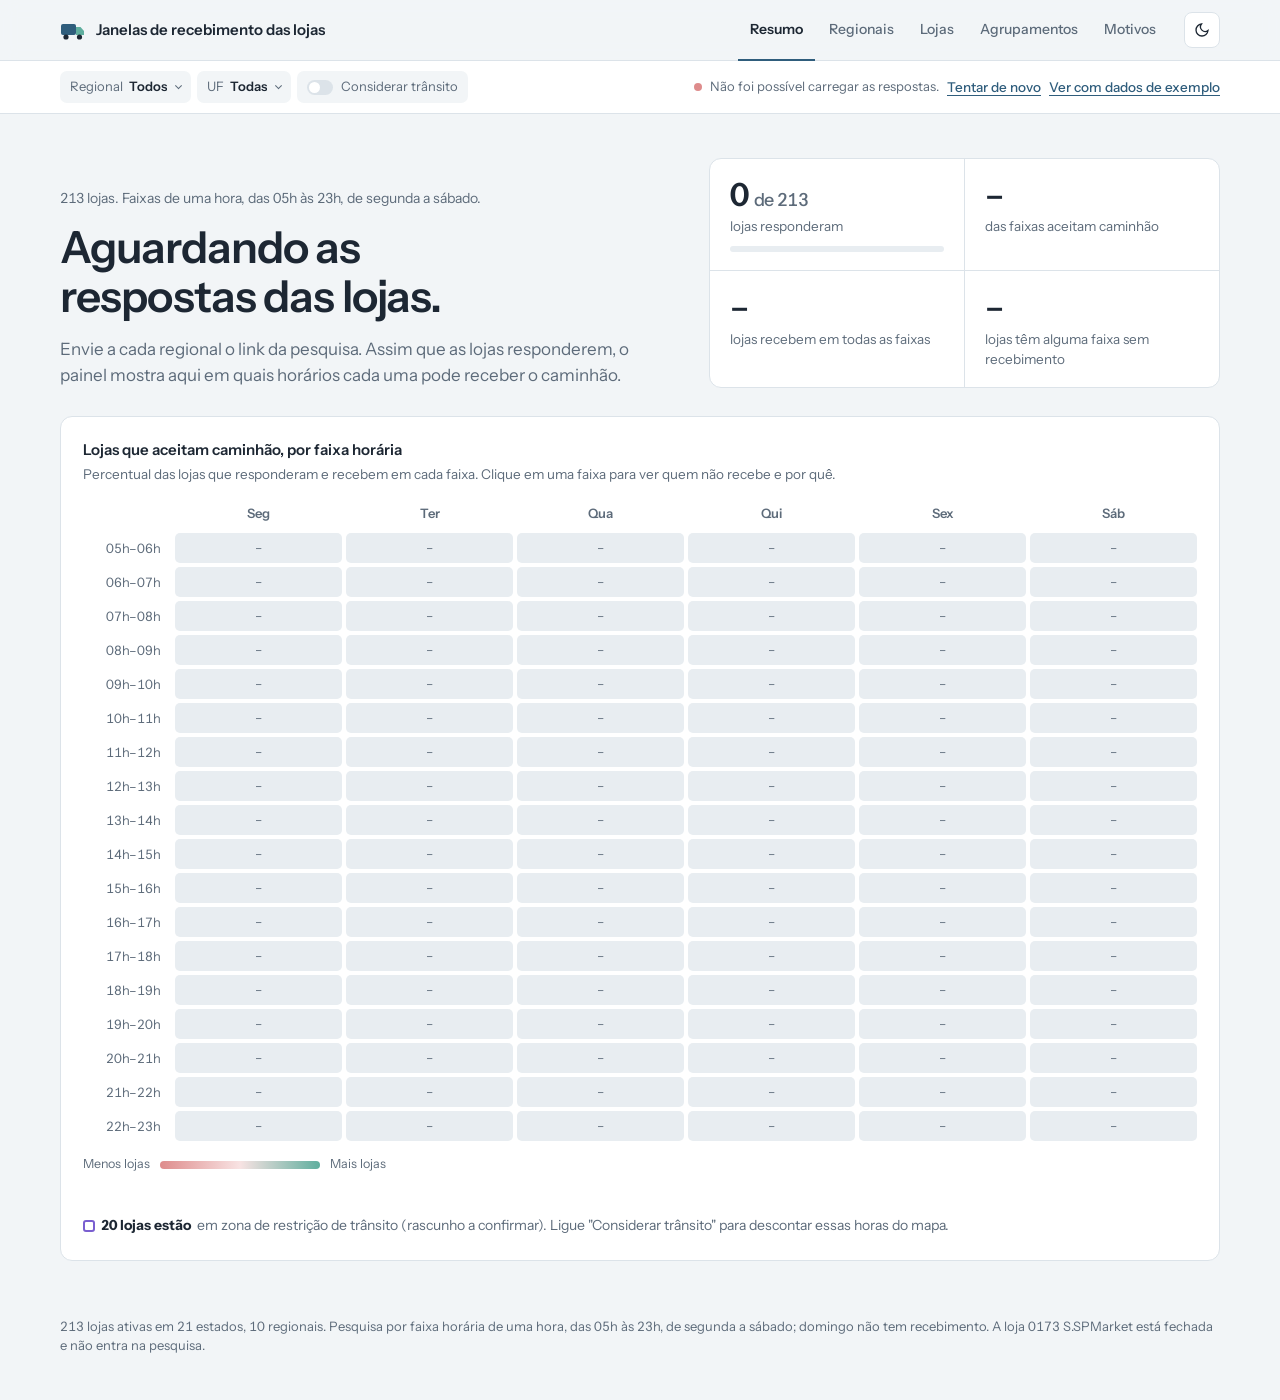
==== commit 74a087a0: "manha tarde noite" ====
--- a/index.html
+++ b/index.html
@@ -73,6 +73,7 @@
                 <label class="search"><svg width="15" height="15" viewBox="0 0 24 24" fill="none" stroke="currentColor" stroke-width="2" aria-hidden="true"><circle cx="11" cy="11" r="7"/><path d="m20 20-3.5-3.5"/></svg><input id="lq" type="search" placeholder="Buscar loja, cidade ou código" aria-label="Buscar loja"></label>
                 <label class="fchip"><span class="fl">Situação</span><b class="fv"></b><select id="lStatus" aria-label="Situação">
         <option value="">Todas</option><option value="resp">Responderam</option><option value="pend">Sem resposta</option><option value="restr">Com restrição</option><option value="full">Sem restrição</option><option value="zona">Em zona de trânsito</option><option value="conf">Recebe em horário restrito</option></select></label>
+                <label class="fchip"><span class="fl">Recebe de</span><b class="fv"></b><select id="lPer" aria-label="Filtrar por período"><option value="">Qualquer período</option><option value="0">Manhã</option><option value="1">Tarde</option><option value="2">Noite</option></select></label>
                 <label class="fchip" data-neutral="1"><span class="fl">Ordenar</span><b class="fv"></b><select id="lSort" aria-label="Ordenar">
         <option value="code">Código</option><option value="low">Menor disponibilidade</option><option value="reg">Regional</option></select></label>
                 <button class="btn" id="lGrade" type="button"><svg width="15" height="15" viewBox="0 0 24 24" fill="none" stroke="currentColor" stroke-width="2" aria-hidden="true"><path d="M12 3v12M7 10l5 5 5-5M5 21h14"/></svg>Extrair grade</button>
@@ -129,24 +130,4 @@
     <script src="app.js" defer></script>
 </body>
 
-</html> </section>
-
-        <section id="simulador" class="wrap">
-            <div id="simRoot"></div>
-        </section>
-
-        <section id="responder" class="wrap">
-            <div class="fwrap" id="formRoot"></div>
-        </section>
-    </main>
-
-    <footer class="wrap" id="foot"></footer>
-    <div class="tip" id="tip" role="tooltip"></div>
-    <dialog class="md" id="md" aria-labelledby="mdTitle">
-        <div class="md-in" id="mdIn"></div>
-    </dialog>
-
-    <script src="app.js" defer></script>
-</body>
-
 </html>
--- a/styles.css
+++ b/styles.css
@@ -786,7 +786,7 @@
 
 .ltable {
     width: 100%;
-    min-width: 900px;
+    min-width: 980px;
     border-collapse: separate;
     border-spacing: 0;
     table-layout: fixed
@@ -807,7 +807,7 @@
 .ltable th:first-child {
     text-align: left;
     padding-left: 18px;
-    width: 260px
+    width: 380px
 }
 
 .ltable th:last-child {
@@ -2769,61 +2769,256 @@
     padding: 32px 0 44px
 }
 
-/* Resumo */
-
-.hero {
+
+/* Etiquetas da loja (Força, Tipo de abastecimento, Caminhão, Altura) */
+
+.stags {
+    display: inline-flex;
+    flex-wrap: wrap;
+    gap: 4px;
+    vertical-align: middle
+}
+
+.stag {
+    font-size: 10.5px;
+    font-weight: 600;
+    line-height: 1.5;
+    padding: 0 7px;
+    border-radius: 999px;
+    border: 1px solid var(--line);
+    background: var(--bg);
+    color: var(--muted);
+    white-space: nowrap
+}
+
+.stag.f {
+    border-color: color-mix(in srgb, var(--accent) 40%, var(--line));
+    color: var(--accent);
+    background: color-mix(in srgb, var(--accent) 7%, var(--surface))
+}
+
+.stag.tv {
+    border-color: color-mix(in srgb, var(--sim) 50%, var(--line));
+    color: color-mix(in srgb, var(--sim) 60%, var(--ink));
+    background: var(--sim-soft)
+}
+
+.stag.tm {
+    border-color: color-mix(in srgb, var(--pend) 60%, var(--line));
+    color: color-mix(in srgb, var(--pend) 45%, var(--ink));
+    background: color-mix(in srgb, var(--pend) 16%, var(--surface))
+}
+
+.ltags {
+    padding-left: 44px;
+    margin-top: 4px
+}
+
+.ltags .stags {
+    flex-wrap: wrap
+}
+
+.gcard header .stags {
+    margin-left: auto
+}
+
+.mcard .stags {
+    margin-top: 2px
+}
+
+
+/* Dados operacionais */
+
+.stag.e {
+    border-style: dashed
+}
+
+.ordn {
+    display: inline-grid;
+    place-items: center;
+    width: 18px;
+    height: 18px;
+    border-radius: 50%;
+    background: var(--accent);
+    color: var(--surface);
+    font-size: 10.5px;
+    font-weight: 700;
+    margin-right: 6px;
+    flex: none;
+    align-self: center
+}
+
+.gnums {
+    font-size: 12.5px;
+    color: var(--muted);
+    width: 100%
+}
+
+.opsec {
+    border-top: 1px solid var(--line);
+    padding-top: 18px
+}
+
+.opgrid {
     display: grid;
-    grid-template-columns: 1.2fr 1fr;
-    gap: 36px;
-    align-items: end;
-    margin-bottom: 28px
-}
-
-.hero p.sub {
-    color: var(--muted);
-    font-size: 17px;
-    max-width: 54ch;
-    margin: 16px 0 0
-}
-
-.kpis {
-    display: grid;
-    grid-template-columns: 1fr 1fr;
+    grid-template-columns: repeat(auto-fill, minmax(170px, 1fr));
+    gap: 8px;
+    margin: 0
+}
+
+.opgrid div {
     border: 1px solid var(--line);
-    border-radius: 12px;
-    background: var(--surface);
-    overflow: hidden
-}
-
-.kpi {
-    padding: 18px 20px;
-    border-right: 1px solid var(--line);
-    border-bottom: 1px solid var(--line)
-}
-
-.kpi:nth-child(2n) {
-    border-right: 0
-}
-
-.kpi:nth-last-child(-n+2) {
-    border-bottom: 0
-}
-
-.kpi b {
-    display: block;
-    font-size: 32px;
-    font-weight: 600;
-    letter-spacing: -.02em;
-    line-height: 1.1
-}
-
+    border-radius: 9px;
+    padding: 9px 12px;
+    background: var(--bg)
+}
+
+.opgrid dt {
+    font-size: 11.5px;
+    color: var(--muted)
+}
+
+.opgrid dd {
+    margin: 2px 0 0;
+    font-size: 14.5px;
+    font-weight: 600
+}
+
+.opnotes {
+    margin-top: 10px;
+    display: flex;
+    flex-direction: column;
+    gap: 6px;
+    font-size: 13.5px
+}
+
+.opnotes p {
+    margin: 0
+}
+
+.emp {
+    font-size: 12px;
+    font-weight: 700;
+    padding: 2px 9px;
+    border-radius: 999px;
+    margin-right: 4px
+}
+
+.emp.ok {
+    background: var(--sim-soft);
+    color: color-mix(in srgb, var(--sim) 60%, var(--ink))
+}
+
+.emp.mid {
+    background: color-mix(in srgb, var(--pend) 18%, var(--surface));
+    color: var(--ink)
+}
+
+.emp.no {
+    background: var(--nao-soft);
+    color: var(--nao-ink)
+}
+
+
+/* Ícones de período (Manhã, Tarde, Noite) */
+
+.peri {
+    display: inline-flex;
+    gap: 3px;
+    align-items: center;
+    margin-right: 2px
+}
+
+.pi {
+    display: inline-grid;
+    place-items: center;
+    width: 20px;
+    height: 20px;
+    border-radius: 6px;
+    border: 1px dashed color-mix(in srgb, var(--muted) 45%, var(--line));
+    color: color-mix(in srgb, var(--muted) 55%, var(--line));
+    background: transparent
+}
+
+.pi.on {
+    border-style: solid;
+    color: #fff
+}
+
+.pi.m.on,
+.peri.big .pi.m.on {
+    background: #D99A2B;
+    border-color: #D99A2B
+}
+
+.pi.t.on,
+.peri.big .pi.t.on {
+    background: #E07B39;
+    border-color: #E07B39
+}
+
+.pi.n.on,
+.peri.big .pi.n.on {
+    background: #5B63B7;
+    border-color: #5B63B7
+}
+
+.peri.big {
+    gap: 10px;
+    flex-wrap: wrap
+}
+
+.peri.big .pi:not(.on) {
+    background: var(--bg)
+}
+
+.peri.big .pi {
+    width: auto;
+    height: auto;
+    display: inline-flex;
+    align-items: center;
+    gap: 10px;
+    padding: 10px 14px;
+    border-radius: 10px;
+    color: var(--muted)
+}
+
+.peri.big .pi svg {
+    width: 22px;
+    height: 22px
+}
+
+.peri.big .pi.on {
+    color: #fff
+}
+
+.peri.big em {
+    font-style: normal;
+    font-weight: 700;
+    font-size: 14px;
+    display: flex;
+    flex-direction: column;
+    line-height: 1.2
+}
+
+.peri.big em small {
+    font-weight: 500;
+    font-size: 12px;
+    opacity: .9
+}
+
+display: block;
+font-size: 32px;
+font-weight: 600;
+letter-spacing: -.02em;
+line-height: 1.1
+}
 .kpi small {
     color: var(--muted);
     font-size: 13.5px;
     display: block;
     margin-top: 4px
 }
-
 .kpi .bar {
     height: 6px;
     border-radius: 3px;
@@ -2831,13 +3026,11 @@
     margin-top: 10px;
     overflow: hidden
 }
-
 .kpi .bar i {
     display: block;
     height: 100%;
     background: var(--accent)
 }
-
 @media (max-width:880px) {
     .hero {
         grid-template-columns: 1fr;
@@ -2845,20 +3038,16 @@
     }
 }
 
-
 /* Mapa de calor: faixas × dias (elemento principal) */
-
 .heat-wrap {
     overflow-x: auto
 }
-
 .heat {
     display: grid;
     grid-template-columns: 88px repeat(6, minmax(72px, 1fr));
     gap: 4px;
     min-width: 560px
 }
-
 .heat .hh {
     font-size: 13px;
     font-weight: 600;
@@ -2866,7 +3055,6 @@
     text-align: center;
     padding: 4px 0 6px
 }
-
 .heat .hl {
     font-size: 13px;
     color: var(--muted);
@@ -2876,7 +3064,6 @@
     padding-right: 10px;
     white-space: nowrap
 }
-
 .hc {
     all: unset;
     box-sizing: border-box;
@@ -2890,27 +3077,22 @@
     font-weight: 600;
     color: var(--ink)
 }
-
 .hc:hover {
     outline: 2px solid var(--accent);
     outline-offset: -1px
 }
-
 .hc:focus-visible {
     outline: 2px solid var(--accent)
 }
-
 .hc.none {
     background: var(--empty);
     color: var(--muted);
     font-weight: 400;
     cursor: default
 }
-
 .hc.none:hover {
     outline: 0
 }
-
 .heat-leg {
     display: flex;
     align-items: center;
@@ -2920,34 +3102,28 @@
     color: var(--muted);
     flex-wrap: wrap
 }
-
 .heat-leg .grad {
     width: 160px;
     height: 8px;
     border-radius: 4px;
     background: linear-gradient(90deg, var(--nao), var(--nao-soft) 50%, var(--sim))
 }
-
 .heat-note {
     margin: 14px 0 0;
     font-size: 14px;
     color: var(--muted)
 }
-
 .heat-note b {
     color: var(--ink)
 }
 
-
 /* Regionais */
-
 .rtable {
     width: 100%;
     border-collapse: separate;
     border-spacing: 0;
     font-size: 14px
 }
-
 .rtable th {
     text-align: left;
     font-size: 12.5px;
@@ -2957,44 +3133,36 @@
     border-bottom: 1px solid var(--line);
     background: var(--bg)
 }
-
 .rtable td {
     padding: 12px;
     border-bottom: 1px solid var(--line);
     vertical-align: middle
 }
-
 .rtable tr:last-child td {
     border-bottom: 0
 }
-
 .rtable .num {
     text-align: right;
     white-space: nowrap
 }
-
 .rname {
     all: unset;
     cursor: pointer;
     font-weight: 600
 }
-
 .rname:hover {
     text-decoration: underline;
     text-underline-offset: 3px
 }
-
 .rname:focus-visible {
     outline: 2px solid var(--accent)
 }
-
 .prog {
     display: flex;
     align-items: center;
     gap: 10px;
     min-width: 180px
 }
-
 .prog .pb {
     flex: 1;
     height: 8px;
@@ -3002,37 +3170,31 @@
     background: var(--empty);
     overflow: hidden
 }
-
 .prog .pb i {
     display: block;
     height: 100%;
     background: var(--accent);
     border-radius: 4px
 }
-
 .prog .pb i.full {
     background: var(--sim)
 }
-
 .prog span {
     font-size: 13px;
     color: var(--muted);
     white-space: nowrap;
     min-width: 64px
 }
-
 .pendrow td {
     background: var(--bg);
     padding-top: 0
 }
-
 .pendchips {
     display: flex;
     flex-wrap: wrap;
     gap: 6px;
     padding-top: 10px
 }
-
 .chip {
     border: 1px solid var(--line);
     background: var(--surface);
@@ -3041,16 +3203,13 @@
     font-size: 13px;
     cursor: pointer
 }
-
 .chip:hover {
     background: var(--hover)
 }
-
 .chip small {
     color: var(--muted);
     margin-right: 4px
 }
-
 .tblwrap {
     overflow-x: auto;
     border: 1px solid var(--line);
@@ -3058,9 +3217,7 @@
     background: var(--surface)
 }
 
-
 /* Lojas */
-
 .toolbar {
     display: flex;
     align-items: center;
@@ -3068,7 +3225,6 @@
     flex-wrap: wrap;
     margin-bottom: 14px
 }
-
 .search {
     display: flex;
     align-items: center;
@@ -3081,7 +3237,6 @@
     flex: 1 1 220px;
     max-width: 320px
 }
-
 .search input {
     border: 0;
     outline: 0;
@@ -3091,26 +3246,22 @@
     width: 100%;
     color: var(--ink)
 }
-
 .search:focus-within {
     outline: 2px solid var(--accent);
     outline-offset: -1px
 }
-
 .count {
     font-size: 13.5px;
     color: var(--muted);
     margin-left: auto
 }
-
 .ltable {
     width: 100%;
-    min-width: 900px;
+    min-width: 980px;
     border-collapse: separate;
     border-spacing: 0;
     table-layout: fixed
 }
-
 .ltable th {
     font-size: 13px;
     font-weight: 600;
@@ -3122,57 +3273,46 @@
     position: sticky;
     top: 0
 }
-
 .ltable th:first-child {
     text-align: left;
     padding-left: 18px;
-    width: 260px
-}
-
+    width: 380px
+}
 .ltable th:last-child {
     width: 110px
 }
-
 .ltable td {
     border-bottom: 1px solid var(--line);
     padding: 10px 6px;
     vertical-align: middle
 }
-
 .ltable tr:last-child td {
     border-bottom: 0
 }
-
 .ltable tbody tr {
     cursor: pointer
 }
-
 .ltable tbody tr:hover td {
     background: var(--hover)
 }
-
 .ltable td.st {
     padding-left: 18px
 }
-
 .ln {
     display: flex;
     align-items: baseline;
     gap: 10px
 }
-
 .ln small {
     color: var(--muted);
     font-size: 12.5px;
     width: 34px;
     flex: none
 }
-
 .ln b {
     font-weight: 500;
     font-size: 14.5px
 }
-
 .lsub {
     font-size: 12px;
     color: var(--muted);
@@ -3181,19 +3321,16 @@
     overflow: hidden;
     text-overflow: ellipsis
 }
-
 .dbar {
     height: 22px;
     border-radius: 4px;
     position: relative;
     cursor: help
 }
-
 .dbar.pend {
     background: repeating-linear-gradient(135deg, var(--empty) 0 6px, transparent 6px 12px);
     cursor: default
 }
-
 .dbar::after {
     content: "";
     position: absolute;
@@ -3201,26 +3338,22 @@
     border-radius: 4px;
     background: repeating-linear-gradient(90deg, transparent 0 calc(100%/18 - 1px), var(--surface) calc(100%/18 - 1px) calc(100%/18))
 }
-
 .ltable td.pc {
     text-align: right;
     padding-right: 18px;
     font-size: 13.5px;
     white-space: nowrap
 }
-
 .ltable td.pc small {
     display: block;
     color: var(--muted);
     font-size: 12px
 }
-
 .pending-txt {
     color: var(--muted);
     font-size: 13px;
     text-align: center
 }
-
 .legend {
     display: flex;
     flex-wrap: wrap;
@@ -3229,13 +3362,11 @@
     color: var(--muted);
     margin-bottom: 12px
 }
-
 .legend span {
     display: inline-flex;
     align-items: center;
     gap: 6px
 }
-
 .sw {
     width: 12px;
     height: 12px;
@@ -3243,22 +3374,18 @@
     display: inline-block;
     flex: none
 }
-
 .empty {
     padding: 40px;
     text-align: center;
     color: var(--muted)
 }
 
-
 /* Motivos */
-
 .mlist {
     display: grid;
     grid-template-columns: repeat(auto-fill, minmax(340px, 1fr));
     gap: 14px
 }
-
 .mcard {
     all: unset;
     box-sizing: border-box;
@@ -3272,37 +3399,30 @@
     padding: 16px;
     background: var(--surface)
 }
-
 .mcard:hover {
     background: var(--hover)
 }
-
 .mcard:focus-visible {
     outline: 2px solid var(--accent)
 }
-
 .mcard .mt {
     font-weight: 600;
     font-size: 14.5px
 }
-
 .mcard .mt small {
     color: var(--muted);
     font-weight: 400;
     margin-right: 6px
 }
-
 .mcard .ms {
     font-size: 12.5px;
     color: var(--muted)
 }
-
 .wins {
     display: flex;
     flex-wrap: wrap;
     gap: 4px
 }
-
 .wins span {
     font-size: 12px;
     padding: 2px 8px;
@@ -3311,7 +3431,6 @@
     color: var(--nao-ink);
     font-weight: 600
 }
-
 .mcard p {
     margin: 0;
     font-size: 14px;
@@ -3323,44 +3442,38 @@
     overflow: hidden
 }
 
-
 /* Agrupamentos */
-
 .gsum {
     grid-template-columns: repeat(4, 1fr);
     margin-bottom: 20px
 }
-
 .gsum .kpi:nth-child(2n) {
     border-right: 1px solid var(--line)
 }
-
 .gsum .kpi:last-child {
     border-right: 0
 }
-
 .gsum .kpi {
     border-bottom: 0
 }
-
 @media (max-width:760px) {
     .gsum {
         grid-template-columns: 1fr 1fr
     }
+    
     .gsum .kpi:nth-child(2n) {
         border-right: 0
     }
+    
     .gsum .kpi:nth-child(-n+2) {
         border-bottom: 1px solid var(--line)
     }
 }
-
 .glist {
     display: flex;
     flex-direction: column;
     gap: 18px
 }
-
 .gcard {
     background: var(--surface);
     border: 1px solid var(--line);
@@ -3371,25 +3484,21 @@
     gap: 12px;
     min-width: 0
 }
-
 .gcard header {
     display: flex;
     flex-wrap: wrap;
     align-items: baseline;
     gap: 6px 12px
 }
-
 .gcard h3 {
     font-size: 17px;
     margin: 0
 }
-
 .gmeta {
     display: flex;
     flex-wrap: wrap;
     gap: 6px
 }
-
 .gmeta span {
     font-size: 12.5px;
     padding: 2px 9px;
@@ -3398,7 +3507,6 @@
     border: 1px solid var(--line);
     color: var(--muted)
 }
-
 .gmeta span.rzwarn {
     display: inline-flex;
     align-items: center;
@@ -3408,7 +3516,6 @@
     font-weight: 600;
     background: var(--surface)
 }
-
 .gmeta span.rzwarn b {
     width: 16px;
     height: 16px;
@@ -3419,13 +3526,11 @@
     place-items: center;
     font-size: 11px
 }
-
 .gmeta span.warn {
     background: color-mix(in srgb, var(--pend) 22%, var(--surface));
     color: var(--ink);
     border-color: color-mix(in srgb, var(--pend) 50%, var(--line))
 }
-
 .gtab {
     width: 100%;
     min-width: 760px;
@@ -3434,7 +3539,6 @@
     table-layout: fixed;
     font-size: 13.5px
 }
-
 .gtab th {
     font-size: 12px;
     font-weight: 600;
@@ -3443,61 +3547,49 @@
     border-bottom: 1px solid var(--line);
     text-align: center
 }
-
 .gtab th:first-child {
     text-align: left;
     width: 250px
 }
-
 .gtab th:last-child {
     width: 96px;
     text-align: right
 }
-
 .gtab td {
     padding: 7px 4px;
     border-bottom: 1px solid var(--line);
     vertical-align: middle
 }
-
 .gtab tbody tr {
     cursor: pointer
 }
-
 .gtab tbody tr:hover td {
     background: var(--hover)
 }
-
 .gtab td.pc {
     text-align: right;
     font-size: 12.5px;
     color: var(--muted);
     white-space: nowrap
 }
-
 .gtab .dbar {
     height: 18px
 }
-
 .gtab tfoot td {
     border-bottom: 0;
     padding-top: 10px;
     font-weight: 600;
     font-size: 12.5px
 }
-
 .gtab tr.rrow td {
     padding-top: 12px
 }
-
 .gtab tr.rrow .gsub {
     font-weight: 400
 }
-
 .rbar {
     box-shadow: inset 0 0 0 1px color-mix(in srgb, var(--accent) 45%, transparent)
 }
-
 .gtab .gsub {
     font-size: 11.5px;
     color: var(--muted);
@@ -3505,7 +3597,6 @@
     overflow: hidden;
     text-overflow: ellipsis
 }
-
 .cbar {
     height: 18px;
     border-radius: 4px;
@@ -3513,7 +3604,6 @@
     cursor: help;
     box-shadow: inset 0 0 0 1px color-mix(in srgb, var(--accent) 30%, transparent)
 }
-
 .cbar::after {
     content: "";
     position: absolute;
@@ -3521,23 +3611,18 @@
     border-radius: 4px;
     background: repeating-linear-gradient(90deg, transparent 0 calc(100%/18 - 1px), var(--surface) calc(100%/18 - 1px) calc(100%/18))
 }
-
 .gtab.focus tbody tr:not(.hl) {
     opacity: .45
 }
-
 .gtab.focus tbody tr:not(.hl):hover {
     opacity: 1
 }
-
 .gtab tr.hl td {
     background: color-mix(in srgb, var(--accent) 10%, var(--surface))
 }
-
 .gtab tr.hl td:first-child {
     box-shadow: inset 4px 0 0 var(--accent)
 }
-
 .thisone {
     display: inline-block;
     margin-left: 6px;
@@ -3549,24 +3634,20 @@
     color: var(--surface);
     vertical-align: 1px
 }
-
 .gnote {
     margin: 0;
     font-size: 13.5px;
     color: var(--muted)
 }
-
 .gnote b {
     color: var(--ink);
     font-weight: 600
 }
-
 .gblock {
     border: 1px solid color-mix(in srgb, var(--nao) 35%, var(--line));
     border-left: 4px solid var(--nao);
     border-radius: 10px
 }
-
 .gblock summary {
     list-style: none;
     display: flex;
@@ -3578,30 +3659,24 @@
     font-weight: 600;
     color: var(--nao-ink)
 }
-
 .gblock summary::-webkit-details-marker {
     display: none
 }
-
 .gblock summary .tg {
     margin-left: auto;
     font-size: 13px;
     font-weight: 500;
     color: var(--accent)
 }
-
 .gblock summary .tg .c {
     display: none
 }
-
 .gblock[open] summary .tg .o {
     display: none
 }
-
 .gblock[open] summary .tg .c {
     display: inline
 }
-
 .gbl {
     list-style: none;
     margin: 0;
@@ -3611,31 +3686,26 @@
     gap: 12px;
     border-top: 1px solid color-mix(in srgb, var(--nao) 25%, var(--line))
 }
-
 .gbl li {
     display: flex;
     flex-direction: column;
     gap: 5px;
     padding-top: 10px
 }
-
 .gbl .bs {
     all: unset;
     cursor: pointer;
     font-weight: 600;
     font-size: 14px
 }
-
 .gbl .bs small {
     color: var(--muted);
     font-weight: 400;
     margin-right: 5px
 }
-
 .gbl .bs:hover {
     text-decoration: underline
 }
-
 .gbl p {
     margin: 0;
     font-size: 14px;
@@ -3643,9 +3713,7 @@
     font-weight: 500
 }
 
-
 /* Restrições de trânsito */
-
 .dbar .rz {
     position: absolute;
     top: -3px;
@@ -3655,7 +3723,6 @@
     z-index: 2;
     border-radius: 5px
 }
-
 .zbadge {
     font-size: 10.5px;
     font-weight: 700;
@@ -3665,7 +3732,6 @@
     color: var(--rzc);
     letter-spacing: .02em
 }
-
 .zline {
     display: inline-flex;
     align-items: center;
@@ -3673,7 +3739,6 @@
     margin-top: 6px;
     flex-wrap: wrap
 }
-
 .tchip {
     display: inline-flex;
     align-items: center;
@@ -3686,11 +3751,9 @@
     cursor: pointer;
     color: var(--muted)
 }
-
 .tchip:hover {
     background: var(--hover)
 }
-
 .tchip .tsw {
     width: 26px;
     height: 15px;
@@ -3699,7 +3762,6 @@
     position: relative;
     transition: background .15s
 }
-
 .tchip .tsw::after {
     content: "";
     position: absolute;
@@ -3711,25 +3773,20 @@
     background: var(--surface);
     transition: left .15s
 }
-
 .tchip.on {
     color: var(--ink);
     font-weight: 600;
     background: color-mix(in srgb, var(--cf) 18%, var(--surface))
 }
-
 .tchip.on .tsw {
     background: var(--cf)
 }
-
 .tchip.on .tsw::after {
     left: 13px
 }
-
 .sgrid .gc.rzc {
     box-shadow: inset 0 0 0 2px var(--rzc)
 }
-
 .rzbox {
     border: 1px solid var(--line);
     border-left: 5px solid var(--rzc);
@@ -3740,18 +3797,15 @@
     gap: 6px;
     background-color: var(--surface)
 }
-
 .rzbox p {
     margin: 0;
     font-size: 14px
 }
-
 .rz-h {
     display: flex;
     align-items: center;
     gap: 10px
 }
-
 .rz-sit {
     font-size: 11.5px;
     font-weight: 600;
@@ -3760,31 +3814,25 @@
     border: 1px solid var(--rzc);
     color: var(--rzc)
 }
-
 .rz-cf {
     color: var(--ink)
 }
-
 .rz-src {
     font-size: 12.5px;
     color: var(--muted)
 }
 
-
 /* Mapa */
-
 .mapbox {
     border: 1px solid var(--line);
     border-radius: 12px;
     overflow: hidden;
     background: var(--surface)
 }
-
 .map {
     width: 100%;
     background: var(--empty)
 }
-
 .mapinfo {
     padding: 12px 16px;
     font-size: 14px;
@@ -3792,11 +3840,9 @@
     flex-direction: column;
     gap: 8px
 }
-
 .mapinfo .mapmsg {
     color: var(--muted)
 }
-
 .rsteps {
     list-style: none;
     margin: 0;
@@ -3805,40 +3851,33 @@
     flex-direction: column;
     gap: 4px
 }
-
 .rsteps li {
     display: flex;
     flex-wrap: wrap;
     align-items: baseline;
     gap: 4px 8px
 }
-
 .rsteps li span {
     font-size: 12.5px;
     color: var(--muted)
 }
-
 .rsteps li em {
     font-style: normal;
     font-size: 12.5px;
     color: var(--muted);
     margin-left: auto
 }
-
 .rsteps li.cd {
     color: var(--muted)
 }
-
 .rtot {
     margin: 4px 0 0
 }
-
 .rnote {
     margin: 0;
     font-size: 12.5px;
     color: var(--muted)
 }
-
 .mk {
     display: grid;
     place-items: center;
@@ -3852,17 +3891,14 @@
     border: 2px solid #fff;
     box-shadow: 0 1px 4px rgba(0, 0, 0, .35)
 }
-
 .mk.cd {
     border-radius: 7px;
     background: #1D2733;
     font-size: 11px
 }
-
 .mapbtn {
     font-size: 13.5px
 }
-
 .dotl {
     display: inline-block;
     width: 9px;
@@ -3875,25 +3911,20 @@
     margin-right: 6px;
     vertical-align: 0
 }
-
 .maplibregl-map {
     font: inherit
 }
-
 .maplibregl-popup-content {
     font: 13px/1.4 inherit;
     padding: 6px 10px;
     border-radius: 8px;
     color: #1D2733
 }
-
 .mk {
     cursor: pointer
 }
 
-
 /* Modal */
-
 dialog.md {
     overflow: auto;
     overscroll-behavior: contain;
@@ -3906,51 +3937,42 @@
     background: var(--surface);
     color: var(--ink)
 }
-
 dialog.md::backdrop {
     background: rgba(15, 22, 30, .4);
     backdrop-filter: blur(2px)
 }
-
 dialog.md[open] {
     animation: pop .2s cubic-bezier(.2, .7, .2, 1)
 }
-
 @keyframes pop {
     from {
         scale: .97;
         opacity: 0
     }
 }
-
 .md-in {
     padding: 26px;
     display: flex;
     flex-direction: column;
     gap: 20px
 }
-
 .md-head {
     display: flex;
     align-items: flex-start;
     gap: 12px
 }
-
 .md-head h2 {
     font-size: 24px;
     margin: 0
 }
-
 .md-head h2:focus {
     outline: none
 }
-
 .md-head p {
     margin: 2px 0 0;
     color: var(--muted);
     font-size: 13.5px
 }
-
 .md-close {
     margin-left: auto;
     flex: none;
@@ -3966,12 +3988,10 @@
     font-weight: 500;
     cursor: pointer
 }
-
 .md-close:hover {
     background: var(--nao-soft);
     color: var(--nao-ink)
 }
-
 .md-close kbd {
     font: inherit;
     font-size: 11px;
@@ -3981,14 +4001,12 @@
     border-radius: 5px;
     padding: 1px 6px
 }
-
 .tags {
     display: flex;
     flex-wrap: wrap;
     gap: 6px;
     margin-top: 8px
 }
-
 .tags span {
     font-size: 12.5px;
     padding: 3px 9px;
@@ -3997,18 +4015,15 @@
     border: 1px solid var(--line);
     color: var(--muted)
 }
-
 .md h4 {
     font-size: 15px;
     margin: 0 0 10px
 }
-
 .sgrid {
     display: grid;
     grid-template-columns: 72px repeat(6, 1fr);
     gap: 3px
 }
-
 .sgrid .gh {
     font-size: 12.5px;
     font-weight: 600;
@@ -4016,7 +4031,6 @@
     text-align: center;
     padding-bottom: 4px
 }
-
 .sgrid .gl {
     font-size: 12px;
     color: var(--muted);
@@ -4025,7 +4039,6 @@
     justify-content: flex-end;
     padding-right: 8px
 }
-
 .sgrid .gc {
     cursor: help;
     height: 24px;
@@ -4035,18 +4048,15 @@
     font-size: 11px;
     font-weight: 700
 }
-
 .gc.s {
     background: var(--sim-soft);
     box-shadow: inset 0 0 0 1px color-mix(in srgb, var(--sim) 40%, transparent)
 }
-
 .gc.n {
     background: var(--nao-soft);
     color: var(--nao-ink);
     box-shadow: inset 0 0 0 1.5px var(--nao)
 }
-
 .rlist {
     list-style: none;
     margin: 0;
@@ -4055,7 +4065,6 @@
     flex-direction: column;
     gap: 10px
 }
-
 .rlist li {
     border: 1px solid color-mix(in srgb, var(--nao) 35%, var(--line));
     border-left: 5px solid var(--nao);
@@ -4066,14 +4075,12 @@
     flex-direction: column;
     gap: 8px
 }
-
 .rl-h {
     display: flex;
     flex-wrap: wrap;
     align-items: center;
     gap: 6px
 }
-
 .rn {
     width: 24px;
     height: 24px;
@@ -4085,7 +4092,6 @@
     font-size: 12.5px;
     flex: none
 }
-
 .rlist p {
     margin: 0;
     font-size: 15px;
@@ -4093,7 +4099,6 @@
     font-weight: 500;
     white-space: pre-line
 }
-
 .okbox {
     border-left: 5px solid var(--sim);
     background: var(--sim-soft);
@@ -4101,7 +4106,6 @@
     padding: 12px 16px;
     font-size: 14.5px
 }
-
 .pendbox {
     border: 1px dashed var(--line);
     border-radius: 10px;
@@ -4109,19 +4113,16 @@
     color: var(--muted);
     font-size: 14.5px
 }
-
 .slist {
     display: flex;
     flex-direction: column;
     gap: 12px
 }
-
 .sgroup {
     border: 1px solid var(--line);
     border-radius: 10px;
     padding: 12px 14px
 }
-
 .sgroup p {
     margin: 0 0 8px;
     color: var(--nao-ink);
@@ -4129,55 +4130,45 @@
     font-size: 14.5px
 }
 
-
 /* Formulário */
-
 .fwrap {
     max-width: 900px;
     margin: 0 auto
 }
-
 .fcard {
     background: var(--surface);
     border: 1px solid var(--line);
     border-radius: 14px
 }
-
 .fhead {
     padding: 26px 28px 20px;
     border-bottom: 1px solid var(--line)
 }
-
 .fhead .ftitle {
     font-size: clamp(24px, 3.4vw, 32px);
     max-width: none;
     margin: 0 0 10px
 }
-
 .fhead p.k {
     margin: 0 0 4px;
     color: var(--muted);
     font-size: 14px
 }
-
 .fintro {
     margin: 0;
     color: var(--muted);
     font-size: 15px;
     max-width: 64ch
 }
-
 .fswap {
     font-size: 13px;
     color: var(--accent);
     text-underline-offset: 3px
 }
-
 .fsec {
     padding: 24px 28px;
     border-bottom: 1px solid var(--line)
 }
-
 .fsec h3 {
     display: flex;
     align-items: center;
@@ -4186,7 +4177,6 @@
     font-weight: 600;
     margin: 0 0 6px
 }
-
 .fsec h3 .n {
     width: 24px;
     height: 24px;
@@ -4198,18 +4188,15 @@
     font-size: 12.5px;
     flex: none
 }
-
 .fsec>.hint {
     margin-left: 34px
 }
-
 .frow {
     display: grid;
     grid-template-columns: 1fr 1fr;
     gap: 14px;
     margin-top: 12px
 }
-
 .ff {
     display: flex;
     flex-direction: column;
@@ -4218,7 +4205,6 @@
     color: var(--muted);
     font-weight: 500
 }
-
 .ff input,
 .ff textarea {
     font-size: 15px;
@@ -4229,26 +4215,22 @@
     padding: 10px 12px;
     width: 100%
 }
-
 .ff textarea {
     min-height: 80px;
     resize: vertical;
     line-height: 1.5
 }
-
 .ff input:focus,
 .ff textarea:focus {
     outline: 2px solid var(--accent);
     outline-offset: -1px;
     border-color: transparent
 }
-
 .ff.bad input,
 .ff.bad textarea {
     border-color: var(--nao);
     background: color-mix(in srgb, var(--nao-soft) 45%, var(--surface))
 }
-
 .pickq {
     display: flex;
     align-items: center;
@@ -4259,12 +4241,10 @@
     margin: 14px 0 16px;
     color: var(--muted)
 }
-
 .pickq:focus-within {
     outline: 2px solid var(--accent);
     outline-offset: -1px
 }
-
 .pickq input {
     border: 0;
     outline: 0;
@@ -4274,13 +4254,11 @@
     width: 100%;
     color: var(--ink)
 }
-
 .plist {
     display: grid;
     grid-template-columns: repeat(auto-fill, minmax(250px, 1fr));
     gap: 8px
 }
-
 .pstore {
     all: unset;
     box-sizing: border-box;
@@ -4294,38 +4272,31 @@
     background: var(--surface);
     font-size: 14.5px
 }
-
 .pstore:hover {
     background: var(--hover)
 }
-
 .pstore:focus-visible {
     outline: 2px solid var(--accent)
 }
-
 .pstore small {
     color: var(--muted);
     font-size: 12.5px;
     width: 34px;
     flex: none
 }
-
 .pstore .pn {
     flex: 1;
     min-width: 0
 }
-
 .pstore .pn b {
     font-weight: 500;
     display: block
 }
-
 .pstore .pn em {
     font-style: normal;
     font-size: 12px;
     color: var(--muted)
 }
-
 .pstat {
     font-size: 11.5px;
     font-weight: 600;
@@ -4333,21 +4304,17 @@
     border-radius: 999px;
     white-space: nowrap
 }
-
 .pstat.ok {
     background: var(--sim-soft);
     color: color-mix(in srgb, var(--sim) 65%, var(--ink))
 }
-
 .pstat.no {
     background: color-mix(in srgb, var(--pend) 25%, var(--surface));
     color: var(--ink)
 }
-
 .fprog {
     margin: 4px 0 16px
 }
-
 .fprog .h {
     display: flex;
     justify-content: space-between;
@@ -4355,18 +4322,15 @@
     color: var(--muted);
     margin-bottom: 6px
 }
-
 .fprog .h b {
     color: var(--ink)
 }
-
 .fprog .b {
     height: 8px;
     border-radius: 4px;
     background: var(--empty);
     overflow: hidden
 }
-
 .fprog .b i {
     display: block;
     height: 100%;
@@ -4374,18 +4338,15 @@
     border-radius: 4px;
     transition: width .25s
 }
-
 .fprog.done .b i {
     background: var(--sim)
 }
-
 .shortcuts {
     display: flex;
     flex-wrap: wrap;
     gap: 8px;
     margin-bottom: 14px
 }
-
 .sc {
     border: 1px solid var(--line);
     background: var(--bg);
@@ -4395,30 +4356,25 @@
     font-weight: 500;
     cursor: pointer
 }
-
 .sc:hover {
     background: var(--hover)
 }
-
 .sc:disabled {
     opacity: .45;
     cursor: not-allowed
 }
-
 .fgrid-wrap {
     overflow-x: auto;
     user-select: none;
     -webkit-user-select: none;
     touch-action: manipulation
 }
-
 .fgrid {
     display: grid;
     grid-template-columns: 64px repeat(6, minmax(48px, 1fr));
     gap: 3px;
     min-width: 360px
 }
-
 .fgrid .dh,
 .fgrid .hh2 {
     all: unset;
@@ -4430,28 +4386,23 @@
     padding: 6px 0;
     border-radius: 6px
 }
-
 .fgrid .hh2 {
     text-align: right;
     padding-right: 8px;
     font-weight: 500
 }
-
 .fgrid .dh:hover,
 .fgrid .hh2:hover {
     background: var(--hover);
     color: var(--ink)
 }
-
 .fgrid .dh:focus-visible,
 .fgrid .hh2:focus-visible {
     outline: 2px solid var(--accent)
 }
-
 .fgrid .ls {
     display: none
 }
-
 .fgrid .corner {
     font-size: 11px;
     color: var(--muted);
@@ -4460,7 +4411,6 @@
     justify-content: end;
     padding: 0 8px 6px 0
 }
-
 .fc {
     all: unset;
     box-sizing: border-box;
@@ -4475,29 +4425,24 @@
     background: var(--surface);
     color: var(--muted)
 }
-
 .fc.s {
     border: 1.5px solid color-mix(in srgb, var(--sim) 45%, transparent);
     background: var(--sim-soft);
     color: color-mix(in srgb, var(--sim) 70%, var(--ink))
 }
-
 .fc.n {
     border: 1.5px solid var(--nao);
     background: var(--nao-soft);
     color: var(--nao-ink)
 }
-
 .fc.sel {
     outline: 3px solid var(--accent);
     outline-offset: -1px;
     border-color: var(--accent)
 }
-
 .fc:focus-visible {
     outline: 2px solid var(--accent)
 }
-
 .fleg {
     display: flex;
     flex-wrap: wrap;
@@ -4506,43 +4451,35 @@
     font-size: 12.5px;
     color: var(--muted)
 }
-
 .fleg span {
     display: inline-flex;
     align-items: center;
     gap: 6px
 }
-
 .lg {
     width: 14px;
     height: 14px;
     border-radius: 4px;
     border: 1.5px solid
 }
-
 .lg.p {
     border-style: dashed;
     border-color: color-mix(in srgb, var(--pend) 75%, var(--muted))
 }
-
 .lg.s {
     background: var(--sim-soft);
     border-color: color-mix(in srgb, var(--sim) 45%, transparent)
 }
-
 .lg.n {
     background: var(--nao-soft);
     border-color: var(--nao)
 }
-
 .lg.x {
     border-color: var(--accent);
     border-width: 2.5px
 }
 
-
 /* Barra de ação fixa enquanto há seleção */
-
 .abar {
     position: sticky;
     bottom: calc(10px + env(safe-area-inset-bottom, 0px));
@@ -4557,7 +4494,6 @@
     flex-direction: column;
     gap: 10px
 }
-
 .abar .ah {
     display: flex;
     flex-wrap: wrap;
@@ -4565,17 +4501,14 @@
     gap: 8px 12px;
     font-size: 14px
 }
-
 .abar .ah b {
     font-weight: 600
 }
-
 .abar .acts {
     display: flex;
     flex-wrap: wrap;
     gap: 8px
 }
-
 .fbtn {
     border: 0;
     background: var(--accent);
@@ -4589,33 +4522,27 @@
     align-items: center;
     gap: 8px
 }
-
 .fbtn:hover {
     filter: brightness(1.08)
 }
-
 .fbtn:disabled {
     opacity: .45;
     cursor: not-allowed;
     filter: none
 }
-
 .fbtn.yes {
     background: var(--sim-strong);
     color: #fff
 }
-
 .fbtn.no {
     background: var(--nao-strong);
     color: #fff
 }
-
 .fbtn.ghost {
     background: transparent;
     color: var(--accent);
     border: 1px solid var(--line)
 }
-
 .reuse {
     display: flex;
     flex-wrap: wrap;
@@ -4624,7 +4551,6 @@
     font-size: 12.5px;
     color: var(--muted)
 }
-
 .reuse button {
     all: unset;
     cursor: pointer;
@@ -4638,17 +4564,14 @@
     text-overflow: ellipsis;
     white-space: nowrap
 }
-
 .reuse button:hover {
     background: var(--nao-soft)
 }
-
 .jlist {
     display: flex;
     flex-direction: column;
     gap: 12px
 }
-
 .jitem {
     border: 1px solid color-mix(in srgb, var(--nao) 35%, var(--line));
     border-left: 4px solid var(--nao);
@@ -4658,18 +4581,15 @@
     flex-direction: column;
     gap: 10px
 }
-
 .jitem .jt {
     display: flex;
     flex-wrap: wrap;
     gap: 6px;
     align-items: center
 }
-
 .jitem .jt .undo {
     margin-left: auto
 }
-
 .ferr {
     margin: 0;
     padding: 0 28px;
@@ -4677,12 +4597,10 @@
     font-size: 14px;
     font-weight: 500
 }
-
 .ferr:not(:empty) {
     padding: 14px 28px;
     background: var(--nao-soft)
 }
-
 .fsubmit {
     display: flex;
     align-items: center;
@@ -4693,17 +4611,14 @@
     flex-wrap: wrap;
     border-radius: 0 0 14px 14px
 }
-
 .fsubmit p {
     margin: 0;
     font-size: 14px;
     color: var(--muted)
 }
-
 .fsubmit p strong {
     color: var(--ink)
 }
-
 .fdone {
     padding: 44px 28px;
     text-align: center;
@@ -4712,7 +4627,6 @@
     align-items: center;
     gap: 12px
 }
-
 .fdone .ic {
     width: 56px;
     height: 56px;
@@ -4722,18 +4636,15 @@
     display: grid;
     place-items: center
 }
-
 .fdone h2 {
     font-size: 24px;
     margin: 0
 }
-
 .fdone p {
     margin: 0;
     color: var(--muted);
     max-width: 54ch
 }
-
 .fdone code {
     font-size: 14px;
     background: var(--bg);
@@ -4742,19 +4653,16 @@
     padding: 3px 8px;
     color: var(--ink)
 }
-
 .fmsg {
     padding: 44px 28px;
     text-align: center;
     color: var(--muted)
 }
-
 .fmsg h2 {
     color: var(--ink);
     font-size: 22px;
     margin: 0 0 8px
 }
-
 @media (max-width:700px) {
     .fhead,
     .fsec,
@@ -4762,51 +4670,65 @@
         padding-left: 16px;
         padding-right: 16px
     }
+    
     .fsec>.hint {
         margin-left: 0
     }
+    
     .frow {
         grid-template-columns: 1fr
     }
+    
     .fgrid {
         grid-template-columns: 36px repeat(6, minmax(0, 1fr));
         gap: 2px;
         min-width: 0
     }
+    
     #responder.wrap {
         padding-left: 10px;
         padding-right: 10px
     }
+    
     .fgrid .dh {
         font-size: 12px
     }
+    
     .fgrid .lf {
         display: none
     }
+    
     .fgrid .ls {
         display: inline
     }
+    
     .fgrid .corner {
         font-size: 0
     }
+    
     .fc {
         font-size: 10.5px
     }
+    
     .abar .acts .fbtn {
         flex: 1;
         justify-content: center
     }
+    
     .fsubmit .fbtn {
         width: 100%;
         justify-content: center
     }
+    
     .md-in {
         padding: 18px
     }
+    
     .md-close span,
     .md-close kbd {
         display: none
     }
+    
     .md-close {
         width: 36px;
         padding: 0;
@@ -4814,9 +4736,7 @@
     }
 }
 
-
 /* Aviso de edição */
-
 .editbox {
     display: flex;
     align-items: center;
@@ -4827,7 +4747,6 @@
     border-bottom: 1px solid var(--line);
     font-size: 14px
 }
-
 .editbox .ei {
     width: 28px;
     height: 28px;
@@ -4839,16 +4758,13 @@
     flex: none;
     font-size: 14px
 }
-
 .editbox div {
     flex: 1
 }
-
 .editbox.wait {
     color: var(--muted);
     background: var(--bg)
 }
-
 @media (max-width:700px) {
     .editbox {
         padding: 12px 16px;
@@ -4856,13 +4772,10 @@
     }
 }
 
-
 /* Chave de abastecimento */
-
 .gcard header h3 {
     margin-right: 4px
 }
-
 .abseg {
     display: inline-flex;
     align-items: center;
@@ -4875,12 +4788,10 @@
     font-weight: 500;
     vertical-align: middle
 }
-
 .abseg .abl {
     color: var(--muted);
     padding: 0 6px 0 8px
 }
-
 .abseg button {
     border: 0;
     background: transparent;
@@ -4891,36 +4802,29 @@
     font-size: 12.5px;
     font-weight: 600
 }
-
 .abseg button:hover {
     background: var(--hover);
     color: var(--ink)
 }
-
 .abseg button[aria-pressed="true"] {
     background: var(--accent);
     color: var(--surface)
 }
-
 .abseg button[data-m="Simulador"][aria-pressed="true"] {
     background: var(--sim-strong)
 }
-
 .abseg.saving {
     opacity: .6;
     pointer-events: none
 }
 
-
 /* Extração */
-
 .xtab {
     width: 100%;
     border-collapse: separate;
     border-spacing: 0;
     font-size: 14px
 }
-
 .xtab th {
     text-align: left;
     font-size: 12.5px;
@@ -4930,43 +4834,35 @@
     border-bottom: 1px solid var(--line);
     background: var(--bg)
 }
-
 .xtab td {
     padding: 12px;
     border-bottom: 1px solid var(--line);
     vertical-align: middle;
     transition: background .12s
 }
-
 .xtab tbody tr:hover td {
     background: var(--hover)
 }
-
 .xtab tbody tr:hover td:first-child {
     box-shadow: inset 3px 0 0 var(--accent)
 }
-
 .xtab .num {
     text-align: right;
     white-space: nowrap
 }
-
 .xtab td:first-child {
     width: 30%
 }
-
 .xtab tfoot td {
     font-weight: 700;
     border-bottom: 0
 }
-
 .xact {
     display: flex;
     justify-content: flex-end;
     gap: 10px;
     flex-wrap: wrap
 }
-
 .xlist {
     margin: 0;
     padding-left: 18px;
@@ -4974,34 +4870,27 @@
     flex-direction: column;
     gap: 2px
 }
-
 .xlist li {
     line-height: 1.45
 }
-
 .xtab td.xroute {
     white-space: nowrap
 }
-
 .backx {
     align-self: flex-start;
     font-size: 13.5px
 }
-
 .xtab td.xmap .mapbox {
     border-radius: 10px
 }
-
 .xtab td.xmap .mapinfo {
     padding: 8px 12px;
     gap: 4px;
     font-size: 13px
 }
-
 dialog.md.wide {
     width: min(1240px, calc(100% - 24px))
 }
-
 .simhead {
     display: flex;
     flex-wrap: wrap;
@@ -5010,52 +4899,47 @@
     gap: 16px;
     margin-bottom: 24px
 }
-
 .simhead h1 {
     font-size: clamp(26px, 3.4vw, 38px);
     max-width: none;
     margin: 4px 0 6px
 }
-
 .simhead .sub {
     margin: 0;
     color: var(--muted)
 }
-
 .simact {
     display: flex;
     gap: 10px;
     flex-wrap: wrap
 }
-
 body.sim-mode .top .wrap>*:not(.brand) {
     display: none
 }
-
 @media print {
     body.sim-mode .top,
     body.sim-mode .simact {
         display: none!important
     }
+    
     body.sim-mode main>section.wrap {
         padding-top: 0
     }
+    
     .xtab tr {
         break-inside: avoid
     }
+    
     .tblwrap {
         border: 0;
         overflow: visible
     }
 }
-
 #gExt {
     font-size: 13.5px
 }
 
-
 /* Tooltip */
-
 .tip {
     position: fixed;
     z-index: 60;
@@ -5070,20 +4954,216 @@
     opacity: 0;
     transition: opacity .12s
 }
-
 .tip.on {
     opacity: 1
 }
-
 .tip .tip-rz {
     display: inline-block;
     margin-top: 4px;
     padding-left: 8px;
     border-left: 3px solid var(--rzc)
 }
-
 footer {
     color: var(--muted);
     font-size: 13px;
     padding: 32px 0 44px
+}
+
+/* Etiquetas da loja (Força, Tipo de abastecimento, Caminhão, Altura) */
+.stags {
+    display: inline-flex;
+    flex-wrap: wrap;
+    gap: 4px;
+    vertical-align: middle
+}
+.stag {
+    font-size: 10.5px;
+    font-weight: 600;
+    line-height: 1.5;
+    padding: 0 7px;
+    border-radius: 999px;
+    border: 1px solid var(--line);
+    background: var(--bg);
+    color: var(--muted);
+    white-space: nowrap
+}
+.stag.f {
+    border-color: color-mix(in srgb, var(--accent) 40%, var(--line));
+    color: var(--accent);
+    background: color-mix(in srgb, var(--accent) 7%, var(--surface))
+}
+.stag.tv {
+    border-color: color-mix(in srgb, var(--sim) 50%, var(--line));
+    color: color-mix(in srgb, var(--sim) 60%, var(--ink));
+    background: var(--sim-soft)
+}
+.stag.tm {
+    border-color: color-mix(in srgb, var(--pend) 60%, var(--line));
+    color: color-mix(in srgb, var(--pend) 45%, var(--ink));
+    background: color-mix(in srgb, var(--pend) 16%, var(--surface))
+}
+.ltags {
+    padding-left: 44px;
+    margin-top: 4px
+}
+.ltags .stags {
+    flex-wrap: wrap
+}
+.gcard header .stags {
+    margin-left: auto
+}
+.mcard .stags {
+    margin-top: 2px
+}
+
+/* Dados operacionais */
+.stag.e {
+    border-style: dashed
+}
+.ordn {
+    display: inline-grid;
+    place-items: center;
+    width: 18px;
+    height: 18px;
+    border-radius: 50%;
+    background: var(--accent);
+    color: var(--surface);
+    font-size: 10.5px;
+    font-weight: 700;
+    margin-right: 6px;
+    flex: none;
+    align-self: center
+}
+.gnums {
+    font-size: 12.5px;
+    color: var(--muted);
+    width: 100%
+}
+.opsec {
+    border-top: 1px solid var(--line);
+    padding-top: 18px
+}
+.opgrid {
+    display: grid;
+    grid-template-columns: repeat(auto-fill, minmax(170px, 1fr));
+    gap: 8px;
+    margin: 0
+}
+.opgrid div {
+    border: 1px solid var(--line);
+    border-radius: 9px;
+    padding: 9px 12px;
+    background: var(--bg)
+}
+.opgrid dt {
+    font-size: 11.5px;
+    color: var(--muted)
+}
+.opgrid dd {
+    margin: 2px 0 0;
+    font-size: 14.5px;
+    font-weight: 600
+}
+.opnotes {
+    margin-top: 10px;
+    display: flex;
+    flex-direction: column;
+    gap: 6px;
+    font-size: 13.5px
+}
+.opnotes p {
+    margin: 0
+}
+.emp {
+    font-size: 12px;
+    font-weight: 700;
+    padding: 2px 9px;
+    border-radius: 999px;
+    margin-right: 4px
+}
+.emp.ok {
+    background: var(--sim-soft);
+    color: color-mix(in srgb, var(--sim) 60%, var(--ink))
+}
+.emp.mid {
+    background: color-mix(in srgb, var(--pend) 18%, var(--surface));
+    color: var(--ink)
+}
+.emp.no {
+    background: var(--nao-soft);
+    color: var(--nao-ink)
+}
+
+/* Ícones de período (Manhã, Tarde, Noite) */
+.peri {
+    display: inline-flex;
+    gap: 3px;
+    align-items: center;
+    margin-right: 2px
+}
+.pi {
+    display: inline-grid;
+    place-items: center;
+    width: 20px;
+    height: 20px;
+    border-radius: 6px;
+    border: 1px dashed color-mix(in srgb, var(--muted) 45%, var(--line));
+    color: color-mix(in srgb, var(--muted) 55%, var(--line));
+    background: transparent
+}
+.pi.on {
+    border-style: solid;
+    color: #fff
+}
+.pi.m.on,
+.peri.big .pi.m.on {
+    background: #D99A2B;
+    border-color: #D99A2B
+}
+.pi.t.on,
+.peri.big .pi.t.on {
+    background: #E07B39;
+    border-color: #E07B39
+}
+.pi.n.on,
+.peri.big .pi.n.on {
+    background: #5B63B7;
+    border-color: #5B63B7
+}
+.peri.big {
+    gap: 10px;
+    flex-wrap: wrap
+}
+.peri.big .pi:not(.on) {
+    background: var(--bg)
+}
+.peri.big .pi {
+    width: auto;
+    height: auto;
+    display: inline-flex;
+    align-items: center;
+    gap: 10px;
+    padding: 10px 14px;
+    border-radius: 10px;
+    color: var(--muted)
+}
+.peri.big .pi svg {
+    width: 22px;
+    height: 22px
+}
+.peri.big .pi.on {
+    color: #fff
+}
+.peri.big em {
+    font-style: normal;
+    font-weight: 700;
+    font-size: 14px;
+    display: flex;
+    flex-direction: column;
+    line-height: 1.2
+}
+.peri.big em small {
+    font-weight: 500;
+    font-size: 12px;
+    opacity: .9
 }
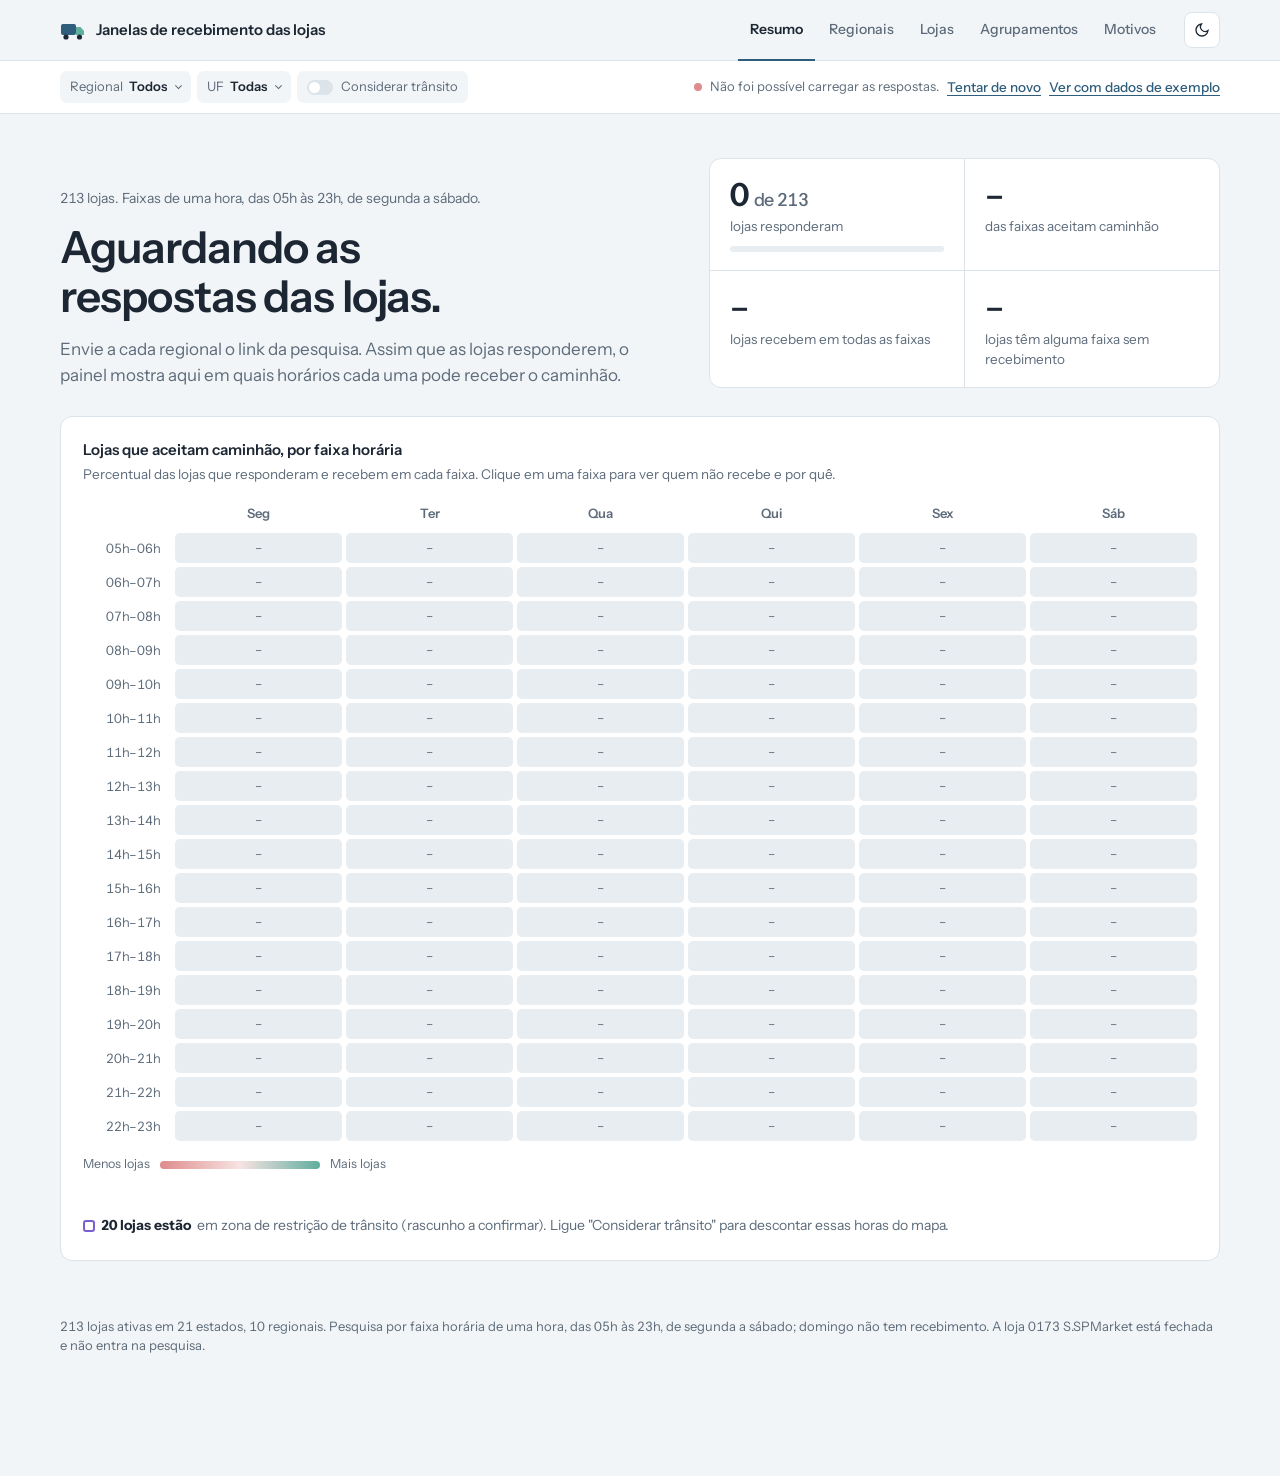
==== commit 36a97d6d: "ajuste xls" ====
--- a/index.html
+++ b/index.html
@@ -76,7 +76,7 @@
                 <label class="fchip"><span class="fl">Recebe de</span><b class="fv"></b><select id="lPer" aria-label="Filtrar por período"><option value="">Qualquer período</option><option value="0">Manhã</option><option value="1">Tarde</option><option value="2">Noite</option></select></label>
                 <label class="fchip" data-neutral="1"><span class="fl">Ordenar</span><b class="fv"></b><select id="lSort" aria-label="Ordenar">
         <option value="code">Código</option><option value="low">Menor disponibilidade</option><option value="reg">Regional</option></select></label>
-                <button class="btn" id="lGrade" type="button"><svg width="15" height="15" viewBox="0 0 24 24" fill="none" stroke="currentColor" stroke-width="2" aria-hidden="true"><path d="M12 3v12M7 10l5 5 5-5M5 21h14"/></svg>Extrair grade</button>
+                <button class="btn" id="lGrade" type="button"><svg width="15" height="15" viewBox="0 0 24 24" fill="none" stroke="currentColor" stroke-width="2" aria-hidden="true"><path d="M12 3v12M7 10l5 5 5-5M5 21h14"/></svg>Extrair resumo</button>
                 <span class="count" id="lCount"></span>
             </div>
             <div class="legend"><span><i class="sw" style="background:var(--sim)"></i>Recebe</span><span><i class="sw" style="background:var(--nao)"></i>Não recebe</span><span><i class="sw" style="background:repeating-linear-gradient(135deg,var(--empty) 0 3px,transparent 3px 6px);outline:1px solid var(--line)"></i>Sem resposta</span><span><i class="sw" style="box-shadow:inset 0 0 0 2px var(--rzc)"></i>Horário com restrição de trânsito</span></div>
@@ -130,4 +130,25 @@
     <script src="app.js" defer></script>
 </body>
 
+</html>
+</section>
+
+<section id="simulador" class="wrap">
+    <div id="simRoot"></div>
+</section>
+
+<section id="responder" class="wrap">
+    <div class="fwrap" id="formRoot"></div>
+</section>
+</main>
+
+<footer class="wrap" id="foot"></footer>
+<div class="tip" id="tip" role="tooltip"></div>
+<dialog class="md" id="md" aria-labelledby="mdTitle">
+    <div class="md-in" id="mdIn"></div>
+</dialog>
+
+<script src="app.js" defer></script>
+</body>
+
 </html>
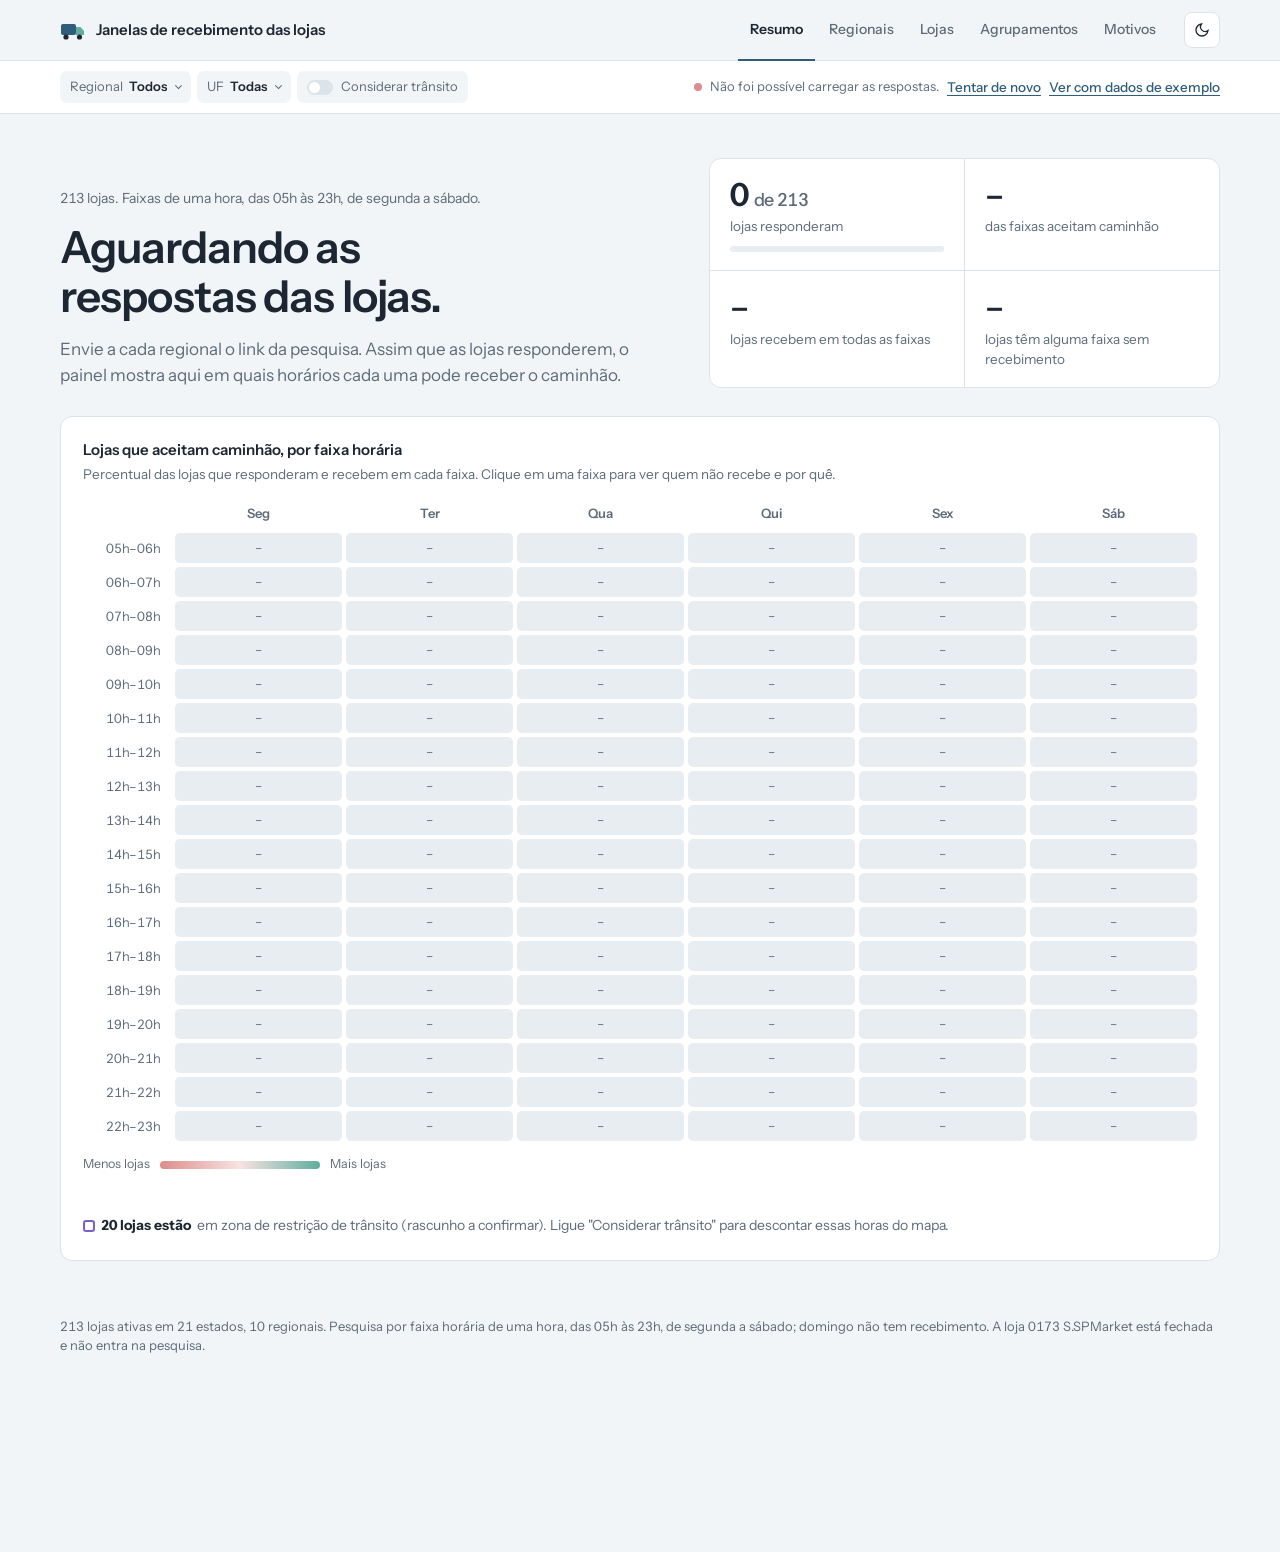
==== commit b25e3d88: "Extrair resumo por periodos" ====
--- a/index.html
+++ b/index.html
@@ -151,4 +151,25 @@
 <script src="app.js" defer></script>
 </body>
 
+</html>
+</section>
+
+<section id="simulador" class="wrap">
+    <div id="simRoot"></div>
+</section>
+
+<section id="responder" class="wrap">
+    <div class="fwrap" id="formRoot"></div>
+</section>
+</main>
+
+<footer class="wrap" id="foot"></footer>
+<div class="tip" id="tip" role="tooltip"></div>
+<dialog class="md" id="md" aria-labelledby="mdTitle">
+    <div class="md-in" id="mdIn"></div>
+</dialog>
+
+<script src="app.js" defer></script>
+</body>
+
 </html>
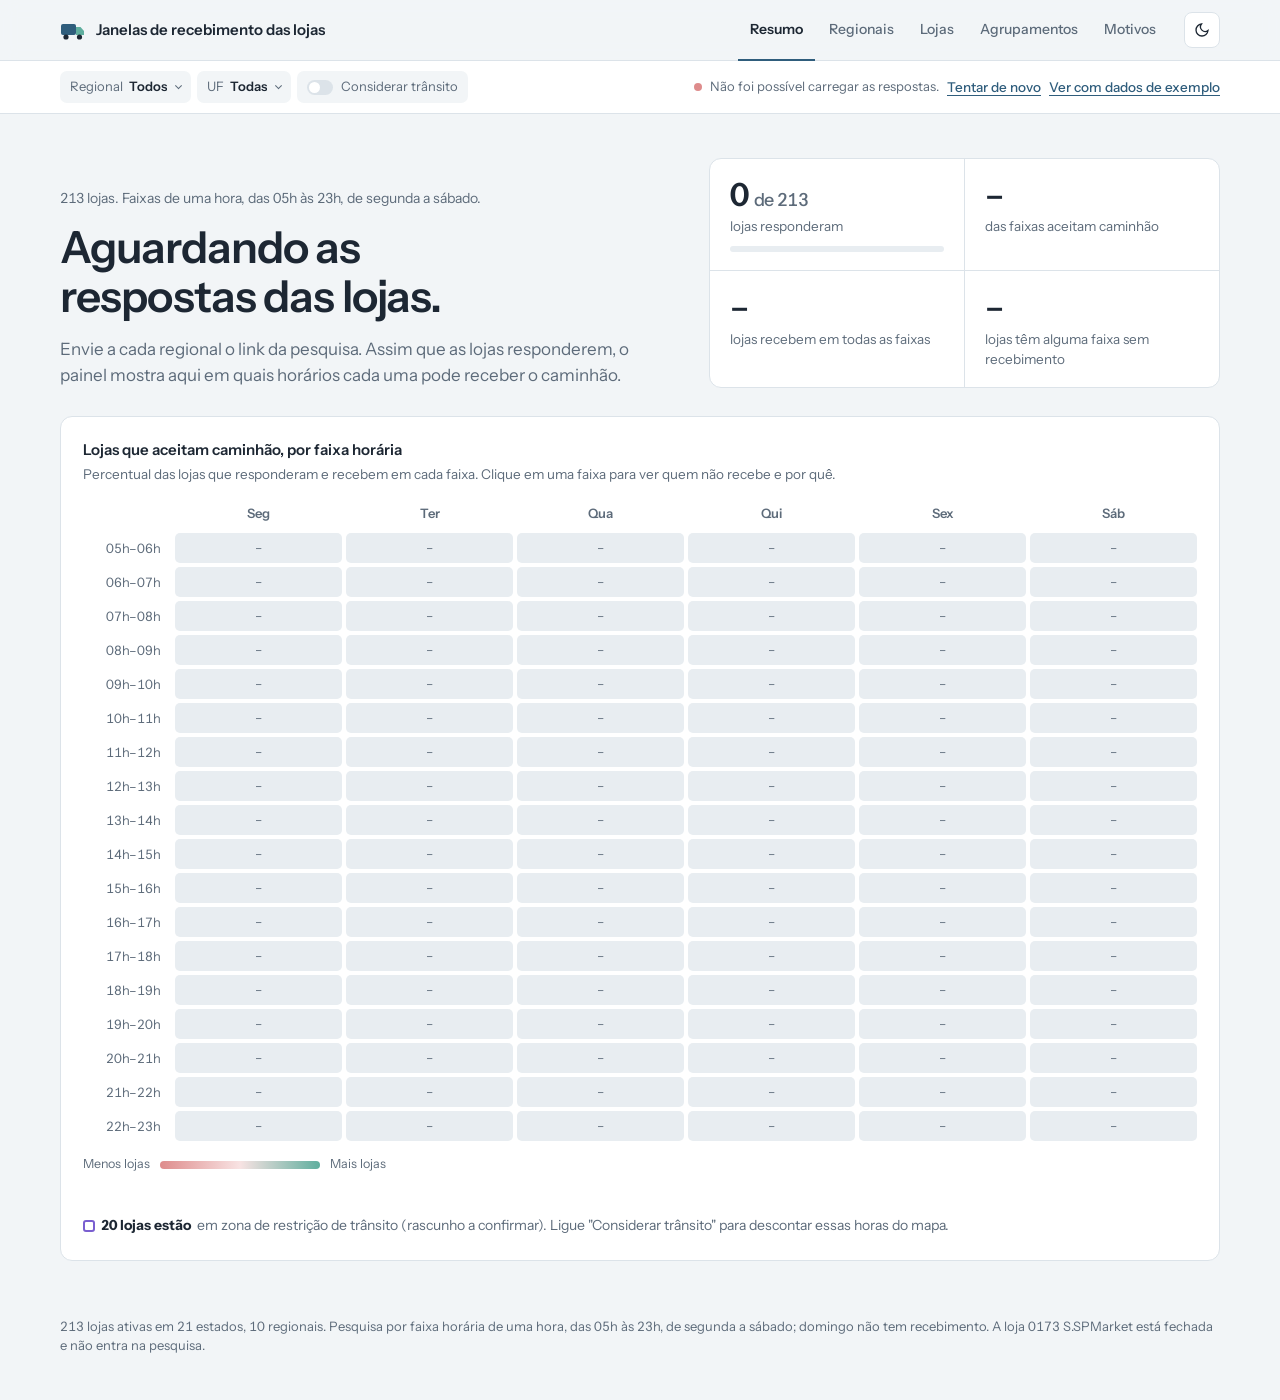
==== commit d8a79c26: "Projeto revisado e otimizado" ====
--- a/index.html
+++ b/index.html
@@ -1,175 +1,113 @@
 <!doctype html>
 <html lang="pt-BR">
+<head>
+<meta charset="utf-8">
+<meta name="viewport" content="width=device-width, initial-scale=1, viewport-fit=cover">
+<title>Janelas de recebimento das lojas</title>
+<link rel="icon" href="data:image/svg+xml,%3Csvg xmlns=%27http://www.w3.org/2000/svg%27 viewBox=%270 0 100 100%27%3E%3Ctext y=%27.9em%27 font-size=%2790%27%3E%F0%9F%9A%9A%3C/text%3E%3C/svg%3E">
+<link rel="stylesheet" href="maplibre-gl.css">
+<script src="maplibre-gl.js" defer></script>
+<link rel="preconnect" href="https://fonts.googleapis.com">
+<link rel="preconnect" href="https://fonts.gstatic.com" crossorigin>
+<link href="https://fonts.googleapis.com/css2?family=Instrument+Sans:wght@400;500;600;700&display=swap" rel="stylesheet">
+<link rel="stylesheet" href="styles.css">
+</head>
+<body>
+<header class="top">
+  <div class="wrap">
+    <div class="brand">
+      <svg width="26" height="26" viewBox="0 0 26 26" aria-hidden="true"><rect x="1" y="7" width="15" height="11" rx="2" fill="var(--accent)"/><path d="M16 10h4.5l3.5 4v4h-8z" fill="var(--sim)"/><circle cx="6" cy="20" r="2.6" fill="var(--ink)"/><circle cx="19.5" cy="20" r="2.6" fill="var(--ink)"/></svg>
+      <span>Janelas de recebimento das lojas</span>
+    </div>
+    <nav class="nav" aria-label="Páginas"><a href="#resumo">Resumo</a><a href="#regionais">Regionais</a><a href="#lojas">Lojas</a><a href="#grupos">Agrupamentos</a><a href="#motivos">Motivos</a></nav>
+    <button class="btn icon-btn" id="themeBtn" aria-label="Alternar tema claro ou escuro" title="Tema"><svg width="16" height="16" viewBox="0 0 24 24" fill="none" stroke="currentColor" stroke-width="2"><path d="M21 12.8A9 9 0 1 1 11.2 3a7 7 0 0 0 9.8 9.8z"/></svg></button>
+  </div>
+  <nav class="mnav" aria-label="Páginas"><a href="#resumo">Resumo</a><a href="#regionais">Regionais</a><a href="#lojas">Lojas</a><a href="#grupos">Agrupamentos</a><a href="#motivos">Motivos</a></nav>
+</header>
 
-<head>
-    <meta charset="utf-8">
-    <meta name="viewport" content="width=device-width, initial-scale=1, viewport-fit=cover">
-    <title>Janelas de recebimento das lojas</title>
-    <link rel="icon" href="data:image/svg+xml,%3Csvg xmlns=%27http://www.w3.org/2000/svg%27 viewBox=%270 0 100 100%27%3E%3Ctext y=%27.9em%27 font-size=%2790%27%3E%F0%9F%9A%9A%3C/text%3E%3C/svg%3E">
-    <link rel="stylesheet" href="maplibre-gl.css">
-    <script src="maplibre-gl.js" defer></script>
-    <link rel="preconnect" href="https://fonts.googleapis.com">
-    <link rel="preconnect" href="https://fonts.gstatic.com" crossorigin>
-    <link href="https://fonts.googleapis.com/css2?family=Instrument+Sans:wght@400;500;600;700&display=swap" rel="stylesheet">
-    <link rel="stylesheet" href="styles.css">
-</head>
+<div class="gbar" role="region" aria-label="Filtros gerais">
+  <div class="wrap">
+    <label class="fchip"><span class="fl">Regional</span><b class="fv"></b><select id="gReg" aria-label="Regional"></select></label>
+    <label class="fchip"><span class="fl">UF</span><b class="fv"></b><select id="gUf" aria-label="UF"></select></label>
+    <button class="linkbtn" id="gClear" hidden>Limpar</button>
+    <button class="tchip" id="gTr" aria-pressed="false" title="Descontar as horas em que o caminhão não pode circular"><span class="tsw"></span>Considerar trânsito</button>
+    <div class="dstat" id="dstat"></div>
+  </div>
+</div>
 
-<body>
-    <header class="top">
-        <div class="wrap">
-            <div class="brand">
-                <svg width="26" height="26" viewBox="0 0 26 26" aria-hidden="true"><rect x="1" y="7" width="15" height="11" rx="2" fill="var(--accent)"/><path d="M16 10h4.5l3.5 4v4h-8z" fill="var(--sim)"/><circle cx="6" cy="20" r="2.6" fill="var(--ink)"/><circle cx="19.5" cy="20" r="2.6" fill="var(--ink)"/></svg>
-                <span>Janelas de recebimento das lojas</span>
-            </div>
-            <nav class="nav" aria-label="Páginas"><a href="#resumo">Resumo</a><a href="#regionais">Regionais</a><a href="#lojas">Lojas</a><a href="#grupos">Agrupamentos</a><a href="#motivos">Motivos</a></nav>
-            <button class="btn icon-btn" id="themeBtn" aria-label="Alternar tema claro ou escuro" title="Tema"><svg width="16" height="16" viewBox="0 0 24 24" fill="none" stroke="currentColor" stroke-width="2"><path d="M21 12.8A9 9 0 1 1 11.2 3a7 7 0 0 0 9.8 9.8z"/></svg></button>
-        </div>
-        <nav class="mnav" aria-label="Páginas"><a href="#resumo">Resumo</a><a href="#regionais">Regionais</a><a href="#lojas">Lojas</a><a href="#grupos">Agrupamentos</a><a href="#motivos">Motivos</a></nav>
-    </header>
+<main>
+  <section id="resumo" class="wrap">
+    <div class="hero">
+      <div><p class="meta" id="rsMeta"></p><h1 id="rsHead"></h1><p class="sub" id="rsSub"></p></div>
+      <div class="kpis" id="rsKpis"></div>
+    </div>
+    <div class="panel">
+      <h3>Lojas que aceitam caminhão, por faixa horária</h3>
+      <p class="hint">Percentual das lojas que responderam e recebem em cada faixa. Clique em uma faixa para ver quem não recebe e por quê.</p>
+      <div class="heat-wrap"><div class="heat" id="heat"></div></div>
+      <div class="heat-leg"><span>Menos lojas</span><span class="grad"></span><span>Mais lojas</span></div>
+      <p class="heat-note" id="heatNote"></p>
+    </div>
+  </section>
 
-    <div class="gbar" role="region" aria-label="Filtros gerais">
-        <div class="wrap">
-            <label class="fchip"><span class="fl">Regional</span><b class="fv"></b><select id="gReg" aria-label="Regional"></select></label>
-            <label class="fchip"><span class="fl">UF</span><b class="fv"></b><select id="gUf" aria-label="UF"></select></label>
-            <button class="linkbtn" id="gClear" hidden>Limpar</button>
-            <button class="tchip" id="gTr" aria-pressed="false" title="Descontar as horas em que o caminhão não pode circular"><span class="tsw"></span>Considerar trânsito</button>
-            <div class="dstat" id="dstat"></div>
-        </div>
+  <section id="regionais" class="wrap">
+    <h2>Regionais</h2>
+    <p class="lead">Andamento das respostas e disponibilidade em cada regional. Clique no nome para ver as lojas dele; use "Pendentes" para saber quem cobrar.</p>
+    <div class="tblwrap"><table class="rtable" id="rtable"></table></div>
+  </section>
+
+  <section id="lojas" class="wrap">
+    <h2>Lojas</h2>
+    <p class="lead">A semana de cada loja em faixas de uma hora, das 05h às 23h. Passe o mouse para ver a faixa e o motivo; clique na loja para abrir a ficha.</p>
+    <div class="toolbar">
+      <label class="search"><svg width="15" height="15" viewBox="0 0 24 24" fill="none" stroke="currentColor" stroke-width="2" aria-hidden="true"><circle cx="11" cy="11" r="7"/><path d="m20 20-3.5-3.5"/></svg><input id="lq" type="search" placeholder="Buscar loja, cidade ou código" aria-label="Buscar loja"></label>
+      <label class="fchip"><span class="fl">Situação</span><b class="fv"></b><select id="lStatus" aria-label="Situação">
+        <option value="">Todas</option><option value="resp">Responderam</option><option value="pend">Sem resposta</option><option value="restr">Com restrição</option><option value="full">Sem restrição</option><option value="zona">Em zona de trânsito</option><option value="conf">Recebe em horário restrito</option></select></label>
+      <label class="fchip"><span class="fl">Recebe de</span><b class="fv"></b><select id="lPer" aria-label="Filtrar por período"><option value="">Qualquer período</option><option value="0">Manhã</option><option value="1">Tarde</option><option value="2">Noite</option></select></label>
+      <label class="fchip" data-neutral="1"><span class="fl">Ordenar</span><b class="fv"></b><select id="lSort" aria-label="Ordenar">
+        <option value="code">Código</option><option value="low">Menor disponibilidade</option><option value="reg">Regional</option></select></label>
+      <button class="btn" id="lGrade" type="button"><svg width="15" height="15" viewBox="0 0 24 24" fill="none" stroke="currentColor" stroke-width="2" aria-hidden="true"><path d="M12 3v12M7 10l5 5 5-5M5 21h14"/></svg>Extrair resumo</button>
+      <span class="count" id="lCount"></span>
     </div>
+    <div class="legend"><span><i class="sw" style="background:var(--sim)"></i>Recebe</span><span><i class="sw" style="background:var(--nao)"></i>Não recebe</span><span><i class="sw" style="background:repeating-linear-gradient(135deg,var(--empty) 0 3px,transparent 3px 6px);outline:1px solid var(--line)"></i>Sem resposta</span><span><i class="sw" style="box-shadow:inset 0 0 0 2px var(--rzc)"></i>Horário com restrição de trânsito</span></div>
+    <div class="tblwrap"><table class="ltable" id="ltable"></table></div>
+  </section>
 
-    <main>
-        <section id="resumo" class="wrap">
-            <div class="hero">
-                <div>
-                    <p class="meta" id="rsMeta"></p>
-                    <h1 id="rsHead"></h1>
-                    <p class="sub" id="rsSub"></p>
-                </div>
-                <div class="kpis" id="rsKpis"></div>
-            </div>
-            <div class="panel">
-                <h3>Lojas que aceitam caminhão, por faixa horária</h3>
-                <p class="hint">Percentual das lojas que responderam e recebem em cada faixa. Clique em uma faixa para ver quem não recebe e por quê.</p>
-                <div class="heat-wrap">
-                    <div class="heat" id="heat"></div>
-                </div>
-                <div class="heat-leg"><span>Menos lojas</span><span class="grad"></span><span>Mais lojas</span></div>
-                <p class="heat-note" id="heatNote"></p>
-            </div>
-        </section>
+  <section id="grupos" class="wrap">
+    <h2>Agrupamentos</h2>
+    <p class="lead">Lojas que recebem juntas no mesmo caminhão. A linha "Rota em sequência" mostra as horas em que o caminhão consegue atender todas as lojas uma depois da outra, uma loja por hora; a linha "Janela em comum" mostra as faixas em que todas podem receber ao mesmo tempo. Clique em uma loja para abrir a ficha.</p>
+    <div class="kpis gsum" id="gsum"></div>
+    <div class="toolbar">
+      <label class="search"><svg width="15" height="15" viewBox="0 0 24 24" fill="none" stroke="currentColor" stroke-width="2" aria-hidden="true"><circle cx="11" cy="11" r="7"/><path d="m20 20-3.5-3.5"/></svg><input id="gq" type="search" placeholder="Buscar agrupamento ou loja" aria-label="Buscar agrupamento ou loja"></label>
+      <label class="fchip" data-neutral="1"><span class="fl">Ordenar</span><b class="fv"></b><select id="gSort" aria-label="Ordenar agrupamentos">
+        <option value="name">Nome</option><option value="few">Menos faixas em comum</option><option value="route">Sem rota em sequência</option><option value="pend">Mais lojas sem resposta</option></select></label>
+      <label class="fchip"><span class="fl">Abastecimento</span><b class="fv"></b><select id="gAb" aria-label="Filtrar por modo de abastecimento">
+        <option value="">Todos</option><option>Min e Max</option><option>Simulador</option><option value="none">Não definido</option></select></label>
+      <button class="btn" id="gExt" type="button"><svg width="15" height="15" viewBox="0 0 24 24" fill="none" stroke="currentColor" stroke-width="2" aria-hidden="true"><rect x="3" y="4" width="18" height="16" rx="2"/><path d="M3 10h18M9 10v10"/></svg>Extração Simulador</button>
+      <span class="count" id="gCount"></span>
+    </div>
+    <div class="glist" id="glist"></div>
+  </section>
 
-        <section id="regionais" class="wrap">
-            <h2>Regionais</h2>
-            <p class="lead">Andamento das respostas e disponibilidade em cada regional. Clique no nome para ver as lojas dele; use "Pendentes" para saber quem cobrar.</p>
-            <div class="tblwrap">
-                <table class="rtable" id="rtable"></table>
-            </div>
-        </section>
+  <section id="motivos" class="wrap">
+    <h2>Motivos</h2>
+    <p class="lead">O que as lojas escreveram sobre as faixas em que não podem receber. Clique em um motivo para abrir a ficha da loja.</p>
+    <div class="toolbar">
+      <label class="search"><svg width="15" height="15" viewBox="0 0 24 24" fill="none" stroke="currentColor" stroke-width="2" aria-hidden="true"><circle cx="11" cy="11" r="7"/><path d="m20 20-3.5-3.5"/></svg><input id="mq" type="search" placeholder="Buscar no texto dos motivos" aria-label="Buscar nos motivos"></label>
+      <span class="count" id="mCount"></span>
+    </div>
+    <div class="mlist" id="mlist"></div>
+  </section>
 
-        <section id="lojas" class="wrap">
-            <h2>Lojas</h2>
-            <p class="lead">A semana de cada loja em faixas de uma hora, das 05h às 23h. Passe o mouse para ver a faixa e o motivo; clique na loja para abrir a ficha.</p>
-            <div class="toolbar">
-                <label class="search"><svg width="15" height="15" viewBox="0 0 24 24" fill="none" stroke="currentColor" stroke-width="2" aria-hidden="true"><circle cx="11" cy="11" r="7"/><path d="m20 20-3.5-3.5"/></svg><input id="lq" type="search" placeholder="Buscar loja, cidade ou código" aria-label="Buscar loja"></label>
-                <label class="fchip"><span class="fl">Situação</span><b class="fv"></b><select id="lStatus" aria-label="Situação">
-        <option value="">Todas</option><option value="resp">Responderam</option><option value="pend">Sem resposta</option><option value="restr">Com restrição</option><option value="full">Sem restrição</option><option value="zona">Em zona de trânsito</option><option value="conf">Recebe em horário restrito</option></select></label>
-                <label class="fchip"><span class="fl">Recebe de</span><b class="fv"></b><select id="lPer" aria-label="Filtrar por período"><option value="">Qualquer período</option><option value="0">Manhã</option><option value="1">Tarde</option><option value="2">Noite</option></select></label>
-                <label class="fchip" data-neutral="1"><span class="fl">Ordenar</span><b class="fv"></b><select id="lSort" aria-label="Ordenar">
-        <option value="code">Código</option><option value="low">Menor disponibilidade</option><option value="reg">Regional</option></select></label>
-                <button class="btn" id="lGrade" type="button"><svg width="15" height="15" viewBox="0 0 24 24" fill="none" stroke="currentColor" stroke-width="2" aria-hidden="true"><path d="M12 3v12M7 10l5 5 5-5M5 21h14"/></svg>Extrair resumo</button>
-                <span class="count" id="lCount"></span>
-            </div>
-            <div class="legend"><span><i class="sw" style="background:var(--sim)"></i>Recebe</span><span><i class="sw" style="background:var(--nao)"></i>Não recebe</span><span><i class="sw" style="background:repeating-linear-gradient(135deg,var(--empty) 0 3px,transparent 3px 6px);outline:1px solid var(--line)"></i>Sem resposta</span><span><i class="sw" style="box-shadow:inset 0 0 0 2px var(--rzc)"></i>Horário com restrição de trânsito</span></div>
-            <div class="tblwrap">
-                <table class="ltable" id="ltable"></table>
-            </div>
-        </section>
+  <section id="simulador" class="wrap"><div id="simRoot"></div></section>
 
-        <section id="grupos" class="wrap">
-            <h2>Agrupamentos</h2>
-            <p class="lead">Lojas que recebem juntas no mesmo caminhão. A linha "Rota em sequência" mostra as horas em que o caminhão consegue atender todas as lojas uma depois da outra, uma loja por hora; a linha "Janela em comum" mostra as faixas em que todas podem
-                receber ao mesmo tempo. Clique em uma loja para abrir a ficha.</p>
-            <div class="kpis gsum" id="gsum"></div>
-            <div class="toolbar">
-                <label class="search"><svg width="15" height="15" viewBox="0 0 24 24" fill="none" stroke="currentColor" stroke-width="2" aria-hidden="true"><circle cx="11" cy="11" r="7"/><path d="m20 20-3.5-3.5"/></svg><input id="gq" type="search" placeholder="Buscar agrupamento ou loja" aria-label="Buscar agrupamento ou loja"></label>
-                <label class="fchip" data-neutral="1"><span class="fl">Ordenar</span><b class="fv"></b><select id="gSort" aria-label="Ordenar agrupamentos">
-        <option value="name">Nome</option><option value="few">Menos faixas em comum</option><option value="route">Sem rota em sequência</option><option value="pend">Mais lojas sem resposta</option></select></label>
-                <label class="fchip"><span class="fl">Abastecimento</span><b class="fv"></b><select id="gAb" aria-label="Filtrar por modo de abastecimento">
-        <option value="">Todos</option><option>Min e Max</option><option>Simulador</option><option value="none">Não definido</option></select></label>
-                <button class="btn" id="gExt" type="button"><svg width="15" height="15" viewBox="0 0 24 24" fill="none" stroke="currentColor" stroke-width="2" aria-hidden="true"><rect x="3" y="4" width="18" height="16" rx="2"/><path d="M3 10h18M9 10v10"/></svg>Extração Simulador</button>
-                <span class="count" id="gCount"></span>
-            </div>
-            <div class="glist" id="glist"></div>
-        </section>
-
-        <section id="motivos" class="wrap">
-            <h2>Motivos</h2>
-            <p class="lead">O que as lojas escreveram sobre as faixas em que não podem receber. Clique em um motivo para abrir a ficha da loja.</p>
-            <div class="toolbar">
-                <label class="search"><svg width="15" height="15" viewBox="0 0 24 24" fill="none" stroke="currentColor" stroke-width="2" aria-hidden="true"><circle cx="11" cy="11" r="7"/><path d="m20 20-3.5-3.5"/></svg><input id="mq" type="search" placeholder="Buscar no texto dos motivos" aria-label="Buscar nos motivos"></label>
-                <span class="count" id="mCount"></span>
-            </div>
-            <div class="mlist" id="mlist"></div>
-        </section>
-
-        <section id="simulador" class="wrap">
-            <div id="simRoot"></div>
-        </section>
-
-        <section id="responder" class="wrap">
-            <div class="fwrap" id="formRoot"></div>
-        </section>
-    </main>
-
-    <footer class="wrap" id="foot"></footer>
-    <div class="tip" id="tip" role="tooltip"></div>
-    <dialog class="md" id="md" aria-labelledby="mdTitle">
-        <div class="md-in" id="mdIn"></div>
-    </dialog>
-
-    <script src="app.js" defer></script>
-</body>
-
-</html>
-</section>
-
-<section id="simulador" class="wrap">
-    <div id="simRoot"></div>
-</section>
-
-<section id="responder" class="wrap">
-    <div class="fwrap" id="formRoot"></div>
-</section>
+  <section id="responder" class="wrap"><div class="fwrap" id="formRoot"></div></section>
 </main>
 
 <footer class="wrap" id="foot"></footer>
 <div class="tip" id="tip" role="tooltip"></div>
-<dialog class="md" id="md" aria-labelledby="mdTitle">
-    <div class="md-in" id="mdIn"></div>
-</dialog>
+<dialog class="md" id="md" aria-labelledby="mdTitle"><div class="md-in" id="mdIn"></div></dialog>
 
 <script src="app.js" defer></script>
 </body>
-
 </html>
-</section>
-
-<section id="simulador" class="wrap">
-    <div id="simRoot"></div>
-</section>
-
-<section id="responder" class="wrap">
-    <div class="fwrap" id="formRoot"></div>
-</section>
-</main>
-
-<footer class="wrap" id="foot"></footer>
-<div class="tip" id="tip" role="tooltip"></div>
-<dialog class="md" id="md" aria-labelledby="mdTitle">
-    <div class="md-in" id="mdIn"></div>
-</dialog>
-
-<script src="app.js" defer></script>
-</body>
-
-</html>
--- a/styles.css
+++ b/styles.css
@@ -1,5169 +1,491 @@
-:root {
-    --bg: #F2F5F7;
-    --surface: #FFFFFF;
-    --ink: #1D2733;
-    --muted: #5D6B7A;
-    --line: #DCE3E9;
-    --hover: #EAF0F4;
-    --sim: #5FAE9E;
-    --sim-soft: #DCEFEA;
-    --nao: #DE8C8C;
-    --nao-soft: #F8E3E3;
-    --nao-ink: #9E4747;
-    --pend: #E5B65E;
-    --empty: #E8EDF1;
-    --accent: #2F5D7C;
-    --sim-strong: #3B8676;
-    --nao-strong: #B04F4F;
-    --cf: #E3A33C;
-    --cf-soft: #FBEBD0;
-    --rzc: #7A5FD0;
-    --hatch: repeating-linear-gradient(135deg, transparent 0 4px, rgba(29, 39, 51, .32) 5px 6.5px);
-    color-scheme: light;
-    box-sizing: border-box;
-    padding-top: env(safe-area-inset-top, 0px);
-    padding-bottom: env(safe-area-inset-bottom, 0px);
-}
-
-@media (prefers-color-scheme:dark) {
-     :root:not([data-theme="light"]) {
-        --bg: #121820;
-        --surface: #19212B;
-        --ink: #E4EAF0;
-        --muted: #94A2B0;
-        --line: #2A3542;
-        --hover: #202A36;
-        --sim: #5FAE9E;
-        --sim-soft: #1D3833;
-        --nao: #D98585;
-        --nao-soft: #3A2427;
-        --nao-ink: #F0B0B0;
-        --pend: #D6A953;
-        --empty: #26303C;
-        --accent: #8DB8D6;
-        --cf: #D69A3A;
-        --cf-soft: #3B2E17;
-        --rzc: #A792F0;
-        --hatch: repeating-linear-gradient(135deg, transparent 0 4px, rgba(228, 234, 240, .35) 5px 6.5px);
-        color-scheme: dark;
-    }
-}
-
-:root[data-theme="dark"] {
-    --bg: #121820;
-    --surface: #19212B;
-    --ink: #E4EAF0;
-    --muted: #94A2B0;
-    --line: #2A3542;
-    --hover: #202A36;
-    --sim: #5FAE9E;
-    --sim-soft: #1D3833;
-    --nao: #D98585;
-    --nao-soft: #3A2427;
-    --nao-ink: #F0B0B0;
-    --pend: #D6A953;
-    --empty: #26303C;
-    --accent: #8DB8D6;
-    --cf: #D69A3A;
-    --cf-soft: #3B2E17;
-    --rzc: #A792F0;
-    --hatch: repeating-linear-gradient(135deg, transparent 0 4px, rgba(228, 234, 240, .35) 5px 6.5px);
-    color-scheme: dark;
-}
-
-*,
-*::before,
-*::after {
-    box-sizing: inherit
-}
-
-[hidden] {
-    display: none!important
-}
-
-html {
-    scroll-padding-top: env(safe-area-inset-top, 0px)
-}
-
-@media (prefers-reduced-motion:reduce) {
-    * {
-        transition: none!important;
-        animation: none!important
-    }
-}
-
-body {
-    margin: 0;
-    background: var(--bg);
-    color: var(--ink);
-    font-family: "Instrument Sans", system-ui, -apple-system, "Segoe UI", Roboto, sans-serif;
-    font-size: 15px;
-    line-height: 1.5;
-    font-variant-numeric: tabular-nums;
-    -webkit-font-smoothing: antialiased
-}
-
-button,
-input,
-select,
-textarea {
-    font: inherit;
-    color: inherit
-}
-
-:focus-visible {
-    outline: 2px solid var(--accent);
-    outline-offset: 2px;
-    border-radius: 4px
-}
-
-.wrap {
-    max-width: 1240px;
-    margin: 0 auto;
-    padding-left: clamp(16px, 4vw, 40px);
-    padding-right: clamp(16px, 4vw, 40px)
-}
-
+
+:root{
+  --bg:#F2F5F7; --surface:#FFFFFF; --ink:#1D2733; --muted:#5D6B7A; --line:#DCE3E9; --hover:#EAF0F4;
+  --sim:#5FAE9E; --sim-soft:#DCEFEA; --nao:#DE8C8C; --nao-soft:#F8E3E3; --nao-ink:#9E4747;
+  --pend:#E5B65E; --empty:#E8EDF1; --accent:#2F5D7C; --sim-strong:#3B8676; --nao-strong:#B04F4F; --cf:#E3A33C; --cf-soft:#FBEBD0; --rzc:#7A5FD0; --hatch:repeating-linear-gradient(135deg,transparent 0 4px,rgba(29,39,51,.32) 5px 6.5px);
+  color-scheme:light; box-sizing:border-box;
+  padding-top:env(safe-area-inset-top,0px); padding-bottom:env(safe-area-inset-bottom,0px);
+}
+@media (prefers-color-scheme:dark){
+  :root:not([data-theme="light"]){
+    --bg:#121820; --surface:#19212B; --ink:#E4EAF0; --muted:#94A2B0; --line:#2A3542; --hover:#202A36;
+    --sim:#5FAE9E; --sim-soft:#1D3833; --nao:#D98585; --nao-soft:#3A2427; --nao-ink:#F0B0B0;
+    --pend:#D6A953; --empty:#26303C; --accent:#8DB8D6; --cf:#D69A3A; --cf-soft:#3B2E17; --rzc:#A792F0; --hatch:repeating-linear-gradient(135deg,transparent 0 4px,rgba(228,234,240,.35) 5px 6.5px); color-scheme:dark;
+  }
+}
+:root[data-theme="dark"]{
+  --bg:#121820; --surface:#19212B; --ink:#E4EAF0; --muted:#94A2B0; --line:#2A3542; --hover:#202A36;
+  --sim:#5FAE9E; --sim-soft:#1D3833; --nao:#D98585; --nao-soft:#3A2427; --nao-ink:#F0B0B0;
+  --pend:#D6A953; --empty:#26303C; --accent:#8DB8D6; --cf:#D69A3A; --cf-soft:#3B2E17; --rzc:#A792F0; --hatch:repeating-linear-gradient(135deg,transparent 0 4px,rgba(228,234,240,.35) 5px 6.5px); color-scheme:dark;
+}
+*,*::before,*::after{box-sizing:inherit}
+[hidden]{display:none!important}
+html{scroll-padding-top:env(safe-area-inset-top,0px)}
+@media (prefers-reduced-motion:reduce){*{transition:none!important;animation:none!important}}
+body{margin:0;background:var(--bg);color:var(--ink);font-family:"Instrument Sans",system-ui,-apple-system,"Segoe UI",Roboto,sans-serif;font-size:15px;line-height:1.5;font-variant-numeric:tabular-nums;-webkit-font-smoothing:antialiased}
+button,input,select,textarea{font:inherit;color:inherit}
+:focus-visible{outline:2px solid var(--accent);outline-offset:2px;border-radius:4px}
+.wrap{max-width:1240px;margin:0 auto;padding-left:clamp(16px,4vw,40px);padding-right:clamp(16px,4vw,40px)}
 
 /* Topo */
-
-.top {
-    position: sticky;
-    top: env(safe-area-inset-top, 0px);
-    z-index: 20;
-    background: color-mix(in srgb, var(--bg) 88%, transparent);
-    backdrop-filter: blur(8px);
-    border-bottom: 1px solid var(--line)
-}
-
-.top .wrap {
-    display: flex;
-    align-items: center;
-    gap: 16px;
-    height: 60px
-}
-
-.brand {
-    display: flex;
-    align-items: center;
-    gap: 10px;
-    font-weight: 600;
-    margin-right: auto;
-    min-width: 0
-}
-
-.brand span {
-    white-space: nowrap;
-    overflow: hidden;
-    text-overflow: ellipsis
-}
-
-.nav {
-    display: flex;
-    gap: 2px;
-    align-self: stretch
-}
-
-.nav a {
-    white-space: nowrap;
-    display: flex;
-    align-items: center;
-    gap: 7px;
-    color: var(--muted);
-    text-decoration: none;
-    font-size: 14px;
-    font-weight: 500;
-    padding: 0 12px;
-    border-bottom: 2px solid transparent;
-    margin-bottom: -1px
-}
-
-.nav a:hover {
-    color: var(--ink);
-    background: var(--hover)
-}
-
-.nav a[aria-current="page"] {
-    color: var(--ink);
-    font-weight: 600;
-    border-bottom-color: var(--accent)
-}
-
-.btn {
-    border: 1px solid var(--line);
-    background: var(--surface);
-    border-radius: 8px;
-    padding: 7px 12px;
-    font-size: 14px;
-    font-weight: 500;
-    cursor: pointer;
-    display: inline-flex;
-    align-items: center;
-    gap: 6px
-}
-
-.btn:hover {
-    background: var(--hover)
-}
-
-.icon-btn {
-    width: 36px;
-    height: 36px;
-    padding: 0;
-    justify-content: center
-}
-
-.mnav {
-    display: none
-}
-
-@media (max-width:1000px) {
-    .top .nav {
-        display: none
-    }
-    .mnav {
-        display: flex;
-        overflow-x: auto;
-        border-top: 1px solid var(--line);
-        scrollbar-width: none
-    }
-    .mnav a {
-        flex: 1 0 auto;
-        text-align: center;
-        padding: 11px 14px;
-        font-size: 13.5px;
-        color: var(--muted);
-        text-decoration: none;
-        border-bottom: 2px solid transparent
-    }
-    .mnav a[aria-current="page"] {
-        color: var(--ink);
-        font-weight: 600;
-        border-bottom-color: var(--accent)
-    }
-}
-
-body.form-mode .top .nav,
-body.form-mode .mnav,
-body.form-mode .gbar,
-body.form-mode footer {
-    display: none!important
-}
-
+.top{position:sticky;top:env(safe-area-inset-top,0px);z-index:20;background:color-mix(in srgb,var(--bg) 88%,transparent);backdrop-filter:blur(8px);border-bottom:1px solid var(--line)}
+.top .wrap{display:flex;align-items:center;gap:16px;height:60px}
+.brand{display:flex;align-items:center;gap:10px;font-weight:600;margin-right:auto;min-width:0}
+.brand span{white-space:nowrap;overflow:hidden;text-overflow:ellipsis}
+.nav{display:flex;gap:2px;align-self:stretch}
+.nav a{white-space:nowrap;display:flex;align-items:center;gap:7px;color:var(--muted);text-decoration:none;font-size:14px;font-weight:500;padding:0 12px;border-bottom:2px solid transparent;margin-bottom:-1px}
+.nav a:hover{color:var(--ink);background:var(--hover)}
+.nav a[aria-current="page"]{color:var(--ink);font-weight:600;border-bottom-color:var(--accent)}
+.btn{border:1px solid var(--line);background:var(--surface);border-radius:8px;padding:7px 12px;font-size:14px;font-weight:500;cursor:pointer;display:inline-flex;align-items:center;gap:6px}
+.btn:hover{background:var(--hover)}
+.icon-btn{width:36px;height:36px;padding:0;justify-content:center}
+.mnav{display:none}
+@media (max-width:1000px){
+  .top .nav{display:none}
+  .mnav{display:flex;overflow-x:auto;border-top:1px solid var(--line);scrollbar-width:none}
+  .mnav a{flex:1 0 auto;text-align:center;padding:11px 14px;font-size:13.5px;color:var(--muted);text-decoration:none;border-bottom:2px solid transparent}
+  .mnav a[aria-current="page"]{color:var(--ink);font-weight:600;border-bottom-color:var(--accent)}
+}
+body.form-mode .top .nav,body.form-mode .mnav,body.form-mode .gbar,body.form-mode footer{display:none!important}
 
 /* Barra global de filtros e dados */
-
-.gbar {
-    border-bottom: 1px solid var(--line);
-    background: var(--surface)
-}
-
-.gbar .wrap {
-    display: flex;
-    align-items: center;
-    gap: 6px;
-    min-height: 52px;
-    flex-wrap: wrap;
-    padding-top: 6px;
-    padding-bottom: 6px
-}
-
-.fchip {
-    position: relative;
-    display: flex;
-    align-items: center;
-    gap: 6px;
-    padding: 6px 24px 6px 10px;
-    border-radius: 7px;
-    font-size: 13px;
-    white-space: nowrap;
-    cursor: pointer;
-    background: var(--bg)
-}
-
-.fchip:hover {
-    background: var(--hover)
-}
-
-.fchip .fl {
-    color: var(--muted)
-}
-
-.fchip .fv {
-    font-weight: 600;
-    max-width: 190px;
-    overflow: hidden;
-    text-overflow: ellipsis
-}
-
-.fchip::after {
-    content: "";
-    position: absolute;
-    right: 10px;
-    top: 50%;
-    width: 5px;
-    height: 5px;
-    border-right: 1.5px solid var(--muted);
-    border-bottom: 1.5px solid var(--muted);
-    transform: translateY(-75%) rotate(45deg);
-    pointer-events: none
-}
-
-.fchip select {
-    position: absolute;
-    inset: 0;
-    width: 100%;
-    opacity: 0;
-    cursor: pointer;
-    font-size: 14px
-}
-
-.fchip:focus-within {
-    outline: 2px solid var(--accent);
-    outline-offset: -2px
-}
-
-.fchip.on {
-    background: color-mix(in srgb, var(--accent) 13%, var(--surface))
-}
-
-.fchip.on .fv {
-    color: var(--accent)
-}
-
-.linkbtn {
-    all: unset;
-    cursor: pointer;
-    color: var(--accent);
-    font-size: 13.5px;
-    font-weight: 500;
-    text-decoration: underline;
-    text-underline-offset: 3px
-}
-
-.linkbtn:focus-visible {
-    outline: 2px solid var(--accent)
-}
-
-.dstat {
-    margin-left: auto;
-    display: flex;
-    align-items: center;
-    gap: 8px;
-    font-size: 13px;
-    color: var(--muted);
-    flex-wrap: wrap
-}
-
-.dot {
-    width: 8px;
-    height: 8px;
-    border-radius: 50%;
-    background: var(--pend);
-    flex: none;
-    display: inline-block
-}
-
-.dot.ok {
-    background: var(--sim)
-}
-
-.dot.err {
-    background: var(--nao)
-}
-
-.dot.demo {
-    background: var(--accent)
-}
-
-.demo-flag {
-    font-size: 12px;
-    font-weight: 600;
-    padding: 2px 8px;
-    border-radius: 999px;
-    background: var(--accent);
-    color: var(--surface)
-}
-
+.gbar{border-bottom:1px solid var(--line);background:var(--surface)}
+.gbar .wrap{display:flex;align-items:center;gap:6px;min-height:52px;flex-wrap:wrap;padding-top:6px;padding-bottom:6px}
+.fchip{position:relative;display:flex;align-items:center;gap:6px;padding:6px 24px 6px 10px;border-radius:7px;font-size:13px;white-space:nowrap;cursor:pointer;background:var(--bg)}
+.fchip:hover{background:var(--hover)}
+.fchip .fl{color:var(--muted)}
+.fchip .fv{font-weight:600;max-width:190px;overflow:hidden;text-overflow:ellipsis}
+.fchip::after{content:"";position:absolute;right:10px;top:50%;width:5px;height:5px;border-right:1.5px solid var(--muted);border-bottom:1.5px solid var(--muted);transform:translateY(-75%) rotate(45deg);pointer-events:none}
+.fchip select{position:absolute;inset:0;width:100%;opacity:0;cursor:pointer;font-size:14px}
+.fchip:focus-within{outline:2px solid var(--accent);outline-offset:-2px}
+.fchip.on{background:color-mix(in srgb,var(--accent) 13%,var(--surface))}
+.fchip.on .fv{color:var(--accent)}
+.linkbtn{all:unset;cursor:pointer;color:var(--accent);font-size:13.5px;font-weight:500;text-decoration:underline;text-underline-offset:3px}
+.linkbtn:focus-visible{outline:2px solid var(--accent)}
+.dstat{margin-left:auto;display:flex;align-items:center;gap:8px;font-size:13px;color:var(--muted);flex-wrap:wrap}
+.dot{width:8px;height:8px;border-radius:50%;background:var(--pend);flex:none;display:inline-block}
+.dot.ok{background:var(--sim)}.dot.err{background:var(--nao)}.dot.demo{background:var(--accent)}
+.demo-flag{font-size:12px;font-weight:600;padding:2px 8px;border-radius:999px;background:var(--accent);color:var(--surface)}
 
 /* Páginas */
-
-main {
-    min-height: calc(100vh - 170px)
-}
-
-main>section:not(.active) {
-    display: none
-}
-
-main>section.wrap {
-    padding-top: 44px;
-    padding-bottom: 24px
-}
-
-h1 {
-    font-size: clamp(28px, 4vw, 44px);
-    line-height: 1.12;
-    letter-spacing: -.02em;
-    font-weight: 600;
-    margin: 0;
-    max-width: 24ch;
-    text-wrap: balance
-}
-
-h2 {
-    font-size: 22px;
-    letter-spacing: -.01em;
-    font-weight: 600;
-    margin: 0 0 4px
-}
-
-.lead {
-    color: var(--muted);
-    margin: 0 0 22px;
-    max-width: 72ch
-}
-
-.meta {
-    color: var(--muted);
-    font-size: 14px;
-    margin: 0 0 14px
-}
-
-.panel {
-    background: var(--surface);
-    border: 1px solid var(--line);
-    border-radius: 12px;
-    padding: 22px
-}
-
-.panel h3 {
-    font-size: 15px;
-    font-weight: 600;
-    margin: 0 0 2px
-}
-
-.hint {
-    color: var(--muted);
-    font-size: 13.5px;
-    margin: 0 0 16px
-}
-
+main{min-height:calc(100vh - 170px)}
+main>section:not(.active){display:none}
+main>section.wrap{padding-top:44px;padding-bottom:24px}
+h1{font-size:clamp(28px,4vw,44px);line-height:1.12;letter-spacing:-.02em;font-weight:600;margin:0;max-width:24ch;text-wrap:balance}
+h2{font-size:22px;letter-spacing:-.01em;font-weight:600;margin:0 0 4px}
+.lead{color:var(--muted);margin:0 0 22px;max-width:72ch}
+.meta{color:var(--muted);font-size:14px;margin:0 0 14px}
+.panel{background:var(--surface);border:1px solid var(--line);border-radius:12px;padding:22px}
+.panel h3{font-size:15px;font-weight:600;margin:0 0 2px}
+.hint{color:var(--muted);font-size:13.5px;margin:0 0 16px}
 
 /* Resumo */
-
-.hero {
-    display: grid;
-    grid-template-columns: 1.2fr 1fr;
-    gap: 36px;
-    align-items: end;
-    margin-bottom: 28px
-}
-
-.hero p.sub {
-    color: var(--muted);
-    font-size: 17px;
-    max-width: 54ch;
-    margin: 16px 0 0
-}
-
-.kpis {
-    display: grid;
-    grid-template-columns: 1fr 1fr;
-    border: 1px solid var(--line);
-    border-radius: 12px;
-    background: var(--surface);
-    overflow: hidden
-}
-
-.kpi {
-    padding: 18px 20px;
-    border-right: 1px solid var(--line);
-    border-bottom: 1px solid var(--line)
-}
-
-.kpi:nth-child(2n) {
-    border-right: 0
-}
-
-.kpi:nth-last-child(-n+2) {
-    border-bottom: 0
-}
-
-.kpi b {
-    display: block;
-    font-size: 32px;
-    font-weight: 600;
-    letter-spacing: -.02em;
-    line-height: 1.1
-}
-
-.kpi small {
-    color: var(--muted);
-    font-size: 13.5px;
-    display: block;
-    margin-top: 4px
-}
-
-.kpi .bar {
-    height: 6px;
-    border-radius: 3px;
-    background: var(--empty);
-    margin-top: 10px;
-    overflow: hidden
-}
-
-.kpi .bar i {
-    display: block;
-    height: 100%;
-    background: var(--accent)
-}
-
-@media (max-width:880px) {
-    .hero {
-        grid-template-columns: 1fr;
-        gap: 24px
-    }
-}
-
+.hero{display:grid;grid-template-columns:1.2fr 1fr;gap:36px;align-items:end;margin-bottom:28px}
+.hero p.sub{color:var(--muted);font-size:17px;max-width:54ch;margin:16px 0 0}
+.kpis{display:grid;grid-template-columns:1fr 1fr;border:1px solid var(--line);border-radius:12px;background:var(--surface);overflow:hidden}
+.kpi{padding:18px 20px;border-right:1px solid var(--line);border-bottom:1px solid var(--line)}
+.kpi:nth-child(2n){border-right:0}.kpi:nth-last-child(-n+2){border-bottom:0}
+.kpi b{display:block;font-size:32px;font-weight:600;letter-spacing:-.02em;line-height:1.1}
+.kpi small{color:var(--muted);font-size:13.5px;display:block;margin-top:4px}
+.kpi .bar{height:6px;border-radius:3px;background:var(--empty);margin-top:10px;overflow:hidden}
+.kpi .bar i{display:block;height:100%;background:var(--accent)}
+@media (max-width:880px){.hero{grid-template-columns:1fr;gap:24px}}
 
 /* Mapa de calor: faixas × dias (elemento principal) */
-
-.heat-wrap {
-    overflow-x: auto
-}
-
-.heat {
-    display: grid;
-    grid-template-columns: 88px repeat(6, minmax(72px, 1fr));
-    gap: 4px;
-    min-width: 560px
-}
-
-.heat .hh {
-    font-size: 13px;
-    font-weight: 600;
-    color: var(--muted);
-    text-align: center;
-    padding: 4px 0 6px
-}
-
-.heat .hl {
-    font-size: 13px;
-    color: var(--muted);
-    display: flex;
-    align-items: center;
-    justify-content: flex-end;
-    padding-right: 10px;
-    white-space: nowrap
-}
-
-.hc {
-    all: unset;
-    box-sizing: border-box;
-    cursor: pointer;
-    height: 30px;
-    border-radius: 5px;
-    display: flex;
-    align-items: center;
-    justify-content: center;
-    font-size: 12.5px;
-    font-weight: 600;
-    color: var(--ink)
-}
-
-.hc:hover {
-    outline: 2px solid var(--accent);
-    outline-offset: -1px
-}
-
-.hc:focus-visible {
-    outline: 2px solid var(--accent)
-}
-
-.hc.none {
-    background: var(--empty);
-    color: var(--muted);
-    font-weight: 400;
-    cursor: default
-}
-
-.hc.none:hover {
-    outline: 0
-}
-
-.heat-leg {
-    display: flex;
-    align-items: center;
-    gap: 10px;
-    margin-top: 14px;
-    font-size: 12.5px;
-    color: var(--muted);
-    flex-wrap: wrap
-}
-
-.heat-leg .grad {
-    width: 160px;
-    height: 8px;
-    border-radius: 4px;
-    background: linear-gradient(90deg, var(--nao), var(--nao-soft) 50%, var(--sim))
-}
-
-.heat-note {
-    margin: 14px 0 0;
-    font-size: 14px;
-    color: var(--muted)
-}
-
-.heat-note b {
-    color: var(--ink)
-}
-
+.heat-wrap{overflow-x:auto}
+.heat{display:grid;grid-template-columns:88px repeat(6,minmax(72px,1fr));gap:4px;min-width:560px}
+.heat .hh{font-size:13px;font-weight:600;color:var(--muted);text-align:center;padding:4px 0 6px}
+.heat .hl{font-size:13px;color:var(--muted);display:flex;align-items:center;justify-content:flex-end;padding-right:10px;white-space:nowrap}
+.hc{all:unset;box-sizing:border-box;cursor:pointer;height:30px;border-radius:5px;display:flex;align-items:center;justify-content:center;font-size:12.5px;font-weight:600;color:var(--ink)}
+.hc:hover{outline:2px solid var(--accent);outline-offset:-1px}
+.hc:focus-visible{outline:2px solid var(--accent)}
+.hc.none{background:var(--empty);color:var(--muted);font-weight:400;cursor:default}
+.hc.none:hover{outline:0}
+.heat-leg{display:flex;align-items:center;gap:10px;margin-top:14px;font-size:12.5px;color:var(--muted);flex-wrap:wrap}
+.heat-leg .grad{width:160px;height:8px;border-radius:4px;background:linear-gradient(90deg,var(--nao),var(--nao-soft) 50%,var(--sim))}
+.heat-note{margin:14px 0 0;font-size:14px;color:var(--muted)}
+.heat-note b{color:var(--ink)}
 
 /* Regionais */
-
-.rtable {
-    width: 100%;
-    border-collapse: separate;
-    border-spacing: 0;
-    font-size: 14px
-}
-
-.rtable th {
-    text-align: left;
-    font-size: 12.5px;
-    font-weight: 600;
-    color: var(--muted);
-    padding: 10px 12px;
-    border-bottom: 1px solid var(--line);
-    background: var(--bg)
-}
-
-.rtable td {
-    padding: 12px;
-    border-bottom: 1px solid var(--line);
-    vertical-align: middle
-}
-
-.rtable tr:last-child td {
-    border-bottom: 0
-}
-
-.rtable .num {
-    text-align: right;
-    white-space: nowrap
-}
-
-.rname {
-    all: unset;
-    cursor: pointer;
-    font-weight: 600
-}
-
-.rname:hover {
-    text-decoration: underline;
-    text-underline-offset: 3px
-}
-
-.rname:focus-visible {
-    outline: 2px solid var(--accent)
-}
-
-.prog {
-    display: flex;
-    align-items: center;
-    gap: 10px;
-    min-width: 180px
-}
-
-.prog .pb {
-    flex: 1;
-    height: 8px;
-    border-radius: 4px;
-    background: var(--empty);
-    overflow: hidden
-}
-
-.prog .pb i {
-    display: block;
-    height: 100%;
-    background: var(--accent);
-    border-radius: 4px
-}
-
-.prog .pb i.full {
-    background: var(--sim)
-}
-
-.prog span {
-    font-size: 13px;
-    color: var(--muted);
-    white-space: nowrap;
-    min-width: 64px
-}
-
-.pendrow td {
-    background: var(--bg);
-    padding-top: 0
-}
-
-.pendchips {
-    display: flex;
-    flex-wrap: wrap;
-    gap: 6px;
-    padding-top: 10px
-}
-
-.chip {
-    border: 1px solid var(--line);
-    background: var(--surface);
-    border-radius: 999px;
-    padding: 4px 10px;
-    font-size: 13px;
-    cursor: pointer
-}
-
-.chip:hover {
-    background: var(--hover)
-}
-
-.chip small {
-    color: var(--muted);
-    margin-right: 4px
-}
-
-.tblwrap {
-    overflow-x: auto;
-    border: 1px solid var(--line);
-    border-radius: 12px;
-    background: var(--surface)
-}
-
+.rtable{width:100%;border-collapse:separate;border-spacing:0;font-size:14px}
+.rtable th{text-align:left;font-size:12.5px;font-weight:600;color:var(--muted);padding:10px 12px;border-bottom:1px solid var(--line);background:var(--bg)}
+.rtable td{padding:12px;border-bottom:1px solid var(--line);vertical-align:middle}
+.rtable tr:last-child td{border-bottom:0}
+.rtable .num{text-align:right;white-space:nowrap}
+.rname{all:unset;cursor:pointer;font-weight:600}
+.rname:hover{text-decoration:underline;text-underline-offset:3px}
+.rname:focus-visible{outline:2px solid var(--accent)}
+.prog{display:flex;align-items:center;gap:10px;min-width:180px}
+.prog .pb{flex:1;height:8px;border-radius:4px;background:var(--empty);overflow:hidden}
+.prog .pb i{display:block;height:100%;background:var(--accent);border-radius:4px}
+.prog .pb i.full{background:var(--sim)}
+.prog span{font-size:13px;color:var(--muted);white-space:nowrap;min-width:64px}
+.pendrow td{background:var(--bg);padding-top:0}
+.pendchips{display:flex;flex-wrap:wrap;gap:6px;padding-top:10px}
+.chip{border:1px solid var(--line);background:var(--surface);border-radius:999px;padding:4px 10px;font-size:13px;cursor:pointer}
+.chip:hover{background:var(--hover)}
+.chip small{color:var(--muted);margin-right:4px}
+.tblwrap{overflow-x:auto;border:1px solid var(--line);border-radius:12px;background:var(--surface)}
 
 /* Lojas */
-
-.toolbar {
-    display: flex;
-    align-items: center;
-    gap: 6px;
-    flex-wrap: wrap;
-    margin-bottom: 14px
-}
-
-.search {
-    display: flex;
-    align-items: center;
-    gap: 8px;
-    padding: 0 12px;
-    border: 1px solid var(--line);
-    border-radius: 8px;
-    background: var(--surface);
-    color: var(--muted);
-    flex: 1 1 220px;
-    max-width: 320px
-}
-
-.search input {
-    border: 0;
-    outline: 0;
-    background: transparent;
-    font-size: 14px;
-    padding: 8px 0;
-    width: 100%;
-    color: var(--ink)
-}
-
-.search:focus-within {
-    outline: 2px solid var(--accent);
-    outline-offset: -1px
-}
-
-.count {
-    font-size: 13.5px;
-    color: var(--muted);
-    margin-left: auto
-}
-
-.ltable {
-    width: 100%;
-    min-width: 980px;
-    border-collapse: separate;
-    border-spacing: 0;
-    table-layout: fixed
-}
-
-.ltable th {
-    font-size: 13px;
-    font-weight: 600;
-    color: var(--muted);
-    padding: 12px 6px;
-    border-bottom: 1px solid var(--line);
-    background: var(--bg);
-    text-align: center;
-    position: sticky;
-    top: 0
-}
-
-.ltable th:first-child {
-    text-align: left;
-    padding-left: 18px;
-    width: 380px
-}
-
-.ltable th:last-child {
-    width: 110px
-}
-
-.ltable td {
-    border-bottom: 1px solid var(--line);
-    padding: 10px 6px;
-    vertical-align: middle
-}
-
-.ltable tr:last-child td {
-    border-bottom: 0
-}
-
-.ltable tbody tr {
-    cursor: pointer
-}
-
-.ltable tbody tr:hover td {
-    background: var(--hover)
-}
-
-.ltable td.st {
-    padding-left: 18px
-}
-
-.ln {
-    display: flex;
-    align-items: baseline;
-    gap: 10px
-}
-
-.ln small {
-    color: var(--muted);
-    font-size: 12.5px;
-    width: 34px;
-    flex: none
-}
-
-.ln b {
-    font-weight: 500;
-    font-size: 14.5px
-}
-
-.lsub {
-    font-size: 12px;
-    color: var(--muted);
-    padding-left: 44px;
-    white-space: nowrap;
-    overflow: hidden;
-    text-overflow: ellipsis
-}
-
-.dbar {
-    height: 22px;
-    border-radius: 4px;
-    position: relative;
-    cursor: help
-}
-
-.dbar.pend {
-    background: repeating-linear-gradient(135deg, var(--empty) 0 6px, transparent 6px 12px);
-    cursor: default
-}
-
-.dbar::after {
-    content: "";
-    position: absolute;
-    inset: 0;
-    border-radius: 4px;
-    background: repeating-linear-gradient(90deg, transparent 0 calc(100%/18 - 1px), var(--surface) calc(100%/18 - 1px) calc(100%/18))
-}
-
-.ltable td.pc {
-    text-align: right;
-    padding-right: 18px;
-    font-size: 13.5px;
-    white-space: nowrap
-}
-
-.ltable td.pc small {
-    display: block;
-    color: var(--muted);
-    font-size: 12px
-}
-
-.pending-txt {
-    color: var(--muted);
-    font-size: 13px;
-    text-align: center
-}
-
-.legend {
-    display: flex;
-    flex-wrap: wrap;
-    gap: 14px;
-    font-size: 13px;
-    color: var(--muted);
-    margin-bottom: 12px
-}
-
-.legend span {
-    display: inline-flex;
-    align-items: center;
-    gap: 6px
-}
-
-.sw {
-    width: 12px;
-    height: 12px;
-    border-radius: 3px;
-    display: inline-block;
-    flex: none
-}
-
-.empty {
-    padding: 40px;
-    text-align: center;
-    color: var(--muted)
-}
-
+.toolbar{display:flex;align-items:center;gap:6px;flex-wrap:wrap;margin-bottom:14px}
+.search{display:flex;align-items:center;gap:8px;padding:0 12px;border:1px solid var(--line);border-radius:8px;background:var(--surface);color:var(--muted);flex:1 1 220px;max-width:320px}
+.search input{border:0;outline:0;background:transparent;font-size:14px;padding:8px 0;width:100%;color:var(--ink)}
+.search:focus-within{outline:2px solid var(--accent);outline-offset:-1px}
+.count{font-size:13.5px;color:var(--muted);margin-left:auto}
+.ltable{width:100%;min-width:980px;border-collapse:separate;border-spacing:0;table-layout:fixed}
+.ltable th{font-size:13px;font-weight:600;color:var(--muted);padding:12px 6px;border-bottom:1px solid var(--line);background:var(--bg);text-align:center;position:sticky;top:0}
+.ltable th:first-child{text-align:left;padding-left:18px;width:380px}
+.ltable th:last-child{width:110px}
+.ltable td{border-bottom:1px solid var(--line);padding:10px 6px;vertical-align:middle}
+.ltable tr:last-child td{border-bottom:0}
+.ltable tbody tr{cursor:pointer}
+.ltable tbody tr:hover td{background:var(--hover)}
+.ltable td.st{padding-left:18px}
+.ln{display:flex;align-items:baseline;gap:10px}
+.ln small{color:var(--muted);font-size:12.5px;width:34px;flex:none}
+.ln b{font-weight:500;font-size:14.5px}
+.lsub{font-size:12px;color:var(--muted);padding-left:44px;white-space:nowrap;overflow:hidden;text-overflow:ellipsis}
+.dbar{height:22px;border-radius:4px;position:relative;cursor:help}
+.dbar.pend{background:repeating-linear-gradient(135deg,var(--empty) 0 6px,transparent 6px 12px);cursor:default}
+.dbar::after{content:"";position:absolute;inset:0;border-radius:4px;background:repeating-linear-gradient(90deg,transparent 0 calc(100%/18 - 1px),var(--surface) calc(100%/18 - 1px) calc(100%/18))}
+.ltable td.pc{text-align:right;padding-right:18px;font-size:13.5px;white-space:nowrap}
+.ltable td.pc small{display:block;color:var(--muted);font-size:12px}
+.pending-txt{color:var(--muted);font-size:13px;text-align:center}
+.legend{display:flex;flex-wrap:wrap;gap:14px;font-size:13px;color:var(--muted);margin-bottom:12px}
+.legend span{display:inline-flex;align-items:center;gap:6px}
+.sw{width:12px;height:12px;border-radius:3px;display:inline-block;flex:none}
+.empty{padding:40px;text-align:center;color:var(--muted)}
 
 /* Motivos */
-
-.mlist {
-    display: grid;
-    grid-template-columns: repeat(auto-fill, minmax(340px, 1fr));
-    gap: 14px
-}
-
-.mcard {
-    all: unset;
-    box-sizing: border-box;
-    cursor: pointer;
-    display: flex;
-    flex-direction: column;
-    gap: 8px;
-    border: 1px solid color-mix(in srgb, var(--nao) 35%, var(--line));
-    border-left: 4px solid var(--nao);
-    border-radius: 10px;
-    padding: 16px;
-    background: var(--surface)
-}
-
-.mcard:hover {
-    background: var(--hover)
-}
-
-.mcard:focus-visible {
-    outline: 2px solid var(--accent)
-}
-
-.mcard .mt {
-    font-weight: 600;
-    font-size: 14.5px
-}
-
-.mcard .mt small {
-    color: var(--muted);
-    font-weight: 400;
-    margin-right: 6px
-}
-
-.mcard .ms {
-    font-size: 12.5px;
-    color: var(--muted)
-}
-
-.wins {
-    display: flex;
-    flex-wrap: wrap;
-    gap: 4px
-}
-
-.wins span {
-    font-size: 12px;
-    padding: 2px 8px;
-    border-radius: 5px;
-    background: var(--nao-soft);
-    color: var(--nao-ink);
-    font-weight: 600
-}
-
-.mcard p {
-    margin: 0;
-    font-size: 14px;
-    color: var(--nao-ink);
-    font-weight: 500;
-    display: -webkit-box;
-    -webkit-line-clamp: 4;
-    -webkit-box-orient: vertical;
-    overflow: hidden
-}
-
+.mlist{display:grid;grid-template-columns:repeat(auto-fill,minmax(340px,1fr));gap:14px}
+.mcard{all:unset;box-sizing:border-box;cursor:pointer;display:flex;flex-direction:column;gap:8px;border:1px solid color-mix(in srgb,var(--nao) 35%,var(--line));border-left:4px solid var(--nao);border-radius:10px;padding:16px;background:var(--surface)}
+.mcard:hover{background:var(--hover)}
+.mcard:focus-visible{outline:2px solid var(--accent)}
+.mcard .mt{font-weight:600;font-size:14.5px}
+.mcard .mt small{color:var(--muted);font-weight:400;margin-right:6px}
+.mcard .ms{font-size:12.5px;color:var(--muted)}
+.wins{display:flex;flex-wrap:wrap;gap:4px}
+.wins span{font-size:12px;padding:2px 8px;border-radius:5px;background:var(--nao-soft);color:var(--nao-ink);font-weight:600}
+.mcard p{margin:0;font-size:14px;color:var(--nao-ink);font-weight:500;display:-webkit-box;-webkit-line-clamp:4;-webkit-box-orient:vertical;overflow:hidden}
 
 /* Agrupamentos */
-
-.gsum {
-    grid-template-columns: repeat(4, 1fr);
-    margin-bottom: 20px
-}
-
-.gsum .kpi:nth-child(2n) {
-    border-right: 1px solid var(--line)
-}
-
-.gsum .kpi:last-child {
-    border-right: 0
-}
-
-.gsum .kpi {
-    border-bottom: 0
-}
-
-@media (max-width:760px) {
-    .gsum {
-        grid-template-columns: 1fr 1fr
-    }
-    .gsum .kpi:nth-child(2n) {
-        border-right: 0
-    }
-    .gsum .kpi:nth-child(-n+2) {
-        border-bottom: 1px solid var(--line)
-    }
-}
-
-.glist {
-    display: flex;
-    flex-direction: column;
-    gap: 18px
-}
-
-.gcard {
-    background: var(--surface);
-    border: 1px solid var(--line);
-    border-radius: 12px;
-    padding: 20px 22px;
-    display: flex;
-    flex-direction: column;
-    gap: 12px;
-    min-width: 0
-}
-
-.gcard header {
-    display: flex;
-    flex-wrap: wrap;
-    align-items: baseline;
-    gap: 6px 12px
-}
-
-.gcard h3 {
-    font-size: 17px;
-    margin: 0
-}
-
-.gmeta {
-    display: flex;
-    flex-wrap: wrap;
-    gap: 6px
-}
-
-.gmeta span {
-    font-size: 12.5px;
-    padding: 2px 9px;
-    border-radius: 6px;
-    background: var(--bg);
-    border: 1px solid var(--line);
-    color: var(--muted)
-}
-
-.gmeta span.rzwarn {
-    display: inline-flex;
-    align-items: center;
-    gap: 6px;
-    border-color: var(--rzc);
-    color: var(--rzc);
-    font-weight: 600;
-    background: var(--surface)
-}
-
-.gmeta span.rzwarn b {
-    width: 16px;
-    height: 16px;
-    border-radius: 50%;
-    background: var(--rzc);
-    color: #fff;
-    display: grid;
-    place-items: center;
-    font-size: 11px
-}
-
-.gmeta span.warn {
-    background: color-mix(in srgb, var(--pend) 22%, var(--surface));
-    color: var(--ink);
-    border-color: color-mix(in srgb, var(--pend) 50%, var(--line))
-}
-
-.gtab {
-    width: 100%;
-    min-width: 760px;
-    border-collapse: separate;
-    border-spacing: 0;
-    table-layout: fixed;
-    font-size: 13.5px
-}
-
-.gtab th {
-    font-size: 12px;
-    font-weight: 600;
-    color: var(--muted);
-    padding: 6px 4px 8px;
-    border-bottom: 1px solid var(--line);
-    text-align: center
-}
-
-.gtab th:first-child {
-    text-align: left;
-    width: 250px
-}
-
-.gtab th:last-child {
-    width: 96px;
-    text-align: right
-}
-
-.gtab td {
-    padding: 7px 4px;
-    border-bottom: 1px solid var(--line);
-    vertical-align: middle
-}
-
-.gtab tbody tr {
-    cursor: pointer
-}
-
-.gtab tbody tr:hover td {
-    background: var(--hover)
-}
-
-.gtab td.pc {
-    text-align: right;
-    font-size: 12.5px;
-    color: var(--muted);
-    white-space: nowrap
-}
-
-.gtab .dbar {
-    height: 18px
-}
-
-.gtab tfoot td {
-    border-bottom: 0;
-    padding-top: 10px;
-    font-weight: 600;
-    font-size: 12.5px
-}
-
-.gtab tr.rrow td {
-    padding-top: 12px
-}
-
-.gtab tr.rrow .gsub {
-    font-weight: 400
-}
-
-.rbar {
-    box-shadow: inset 0 0 0 1px color-mix(in srgb, var(--accent) 45%, transparent)
-}
-
-.gtab .gsub {
-    font-size: 11.5px;
-    color: var(--muted);
-    white-space: nowrap;
-    overflow: hidden;
-    text-overflow: ellipsis
-}
-
-.cbar {
-    height: 18px;
-    border-radius: 4px;
-    position: relative;
-    cursor: help;
-    box-shadow: inset 0 0 0 1px color-mix(in srgb, var(--accent) 30%, transparent)
-}
-
-.cbar::after {
-    content: "";
-    position: absolute;
-    inset: 0;
-    border-radius: 4px;
-    background: repeating-linear-gradient(90deg, transparent 0 calc(100%/18 - 1px), var(--surface) calc(100%/18 - 1px) calc(100%/18))
-}
-
-.gtab.focus tbody tr:not(.hl) {
-    opacity: .45
-}
-
-.gtab.focus tbody tr:not(.hl):hover {
-    opacity: 1
-}
-
-.gtab tr.hl td {
-    background: color-mix(in srgb, var(--accent) 10%, var(--surface))
-}
-
-.gtab tr.hl td:first-child {
-    box-shadow: inset 4px 0 0 var(--accent)
-}
-
-.thisone {
-    display: inline-block;
-    margin-left: 6px;
-    font-size: 10.5px;
-    font-weight: 600;
-    padding: 1px 7px;
-    border-radius: 999px;
-    background: var(--accent);
-    color: var(--surface);
-    vertical-align: 1px
-}
-
-.gnote {
-    margin: 0;
-    font-size: 13.5px;
-    color: var(--muted)
-}
-
-.gnote b {
-    color: var(--ink);
-    font-weight: 600
-}
-
-.gblock {
-    border: 1px solid color-mix(in srgb, var(--nao) 35%, var(--line));
-    border-left: 4px solid var(--nao);
-    border-radius: 10px
-}
-
-.gblock summary {
-    list-style: none;
-    display: flex;
-    align-items: center;
-    gap: 10px;
-    padding: 10px 14px;
-    cursor: pointer;
-    font-size: 14px;
-    font-weight: 600;
-    color: var(--nao-ink)
-}
-
-.gblock summary::-webkit-details-marker {
-    display: none
-}
-
-.gblock summary .tg {
-    margin-left: auto;
-    font-size: 13px;
-    font-weight: 500;
-    color: var(--accent)
-}
-
-.gblock summary .tg .c {
-    display: none
-}
-
-.gblock[open] summary .tg .o {
-    display: none
-}
-
-.gblock[open] summary .tg .c {
-    display: inline
-}
-
-.gbl {
-    list-style: none;
-    margin: 0;
-    padding: 4px 14px 14px;
-    display: flex;
-    flex-direction: column;
-    gap: 12px;
-    border-top: 1px solid color-mix(in srgb, var(--nao) 25%, var(--line))
-}
-
-.gbl li {
-    display: flex;
-    flex-direction: column;
-    gap: 5px;
-    padding-top: 10px
-}
-
-.gbl .bs {
-    all: unset;
-    cursor: pointer;
-    font-weight: 600;
-    font-size: 14px
-}
-
-.gbl .bs small {
-    color: var(--muted);
-    font-weight: 400;
-    margin-right: 5px
-}
-
-.gbl .bs:hover {
-    text-decoration: underline
-}
-
-.gbl p {
-    margin: 0;
-    font-size: 14px;
-    color: var(--nao-ink);
-    font-weight: 500
-}
-
+.gsum{grid-template-columns:repeat(4,1fr);margin-bottom:20px}
+.gsum .kpi:nth-child(2n){border-right:1px solid var(--line)}.gsum .kpi:last-child{border-right:0}
+.gsum .kpi{border-bottom:0}
+@media (max-width:760px){.gsum{grid-template-columns:1fr 1fr}.gsum .kpi:nth-child(2n){border-right:0}.gsum .kpi:nth-child(-n+2){border-bottom:1px solid var(--line)}}
+.glist{display:flex;flex-direction:column;gap:18px}
+.gcard{background:var(--surface);border:1px solid var(--line);border-radius:12px;padding:20px 22px;display:flex;flex-direction:column;gap:12px;min-width:0}
+.gcard header{display:flex;flex-wrap:wrap;align-items:baseline;gap:6px 12px}
+.gcard h3{font-size:17px;margin:0}
+.gmeta{display:flex;flex-wrap:wrap;gap:6px}
+.gmeta span{font-size:12.5px;padding:2px 9px;border-radius:6px;background:var(--bg);border:1px solid var(--line);color:var(--muted)}
+.gmeta span.rzwarn{display:inline-flex;align-items:center;gap:6px;border-color:var(--rzc);color:var(--rzc);font-weight:600;background:var(--surface)}
+.gmeta span.rzwarn b{width:16px;height:16px;border-radius:50%;background:var(--rzc);color:#fff;display:grid;place-items:center;font-size:11px}
+.gmeta span.warn{background:color-mix(in srgb,var(--pend) 22%,var(--surface));color:var(--ink);border-color:color-mix(in srgb,var(--pend) 50%,var(--line))}
+.gtab{width:100%;min-width:760px;border-collapse:separate;border-spacing:0;table-layout:fixed;font-size:13.5px}
+.gtab th{font-size:12px;font-weight:600;color:var(--muted);padding:6px 4px 8px;border-bottom:1px solid var(--line);text-align:center}
+.gtab th:first-child{text-align:left;width:250px}
+.gtab th:last-child{width:96px;text-align:right}
+.gtab td{padding:7px 4px;border-bottom:1px solid var(--line);vertical-align:middle}
+.gtab tbody tr{cursor:pointer}
+.gtab tbody tr:hover td{background:var(--hover)}
+.gtab td.pc{text-align:right;font-size:12.5px;color:var(--muted);white-space:nowrap}
+.gtab .dbar{height:18px}
+.gtab tfoot td{border-bottom:0;padding-top:10px;font-weight:600;font-size:12.5px}
+.gtab tr.rrow td{padding-top:12px}
+.gtab tr.rrow .gsub{font-weight:400}
+.rbar{box-shadow:inset 0 0 0 1px color-mix(in srgb,var(--accent) 45%,transparent)}
+.gtab .gsub{font-size:11.5px;color:var(--muted);white-space:nowrap;overflow:hidden;text-overflow:ellipsis}
+.cbar{height:18px;border-radius:4px;position:relative;cursor:help;box-shadow:inset 0 0 0 1px color-mix(in srgb,var(--accent) 30%,transparent)}
+.cbar::after{content:"";position:absolute;inset:0;border-radius:4px;background:repeating-linear-gradient(90deg,transparent 0 calc(100%/18 - 1px),var(--surface) calc(100%/18 - 1px) calc(100%/18))}
+.gtab.focus tbody tr:not(.hl){opacity:.45}
+.gtab.focus tbody tr:not(.hl):hover{opacity:1}
+.gtab tr.hl td{background:color-mix(in srgb,var(--accent) 10%,var(--surface))}
+.gtab tr.hl td:first-child{box-shadow:inset 4px 0 0 var(--accent)}
+.thisone{display:inline-block;margin-left:6px;font-size:10.5px;font-weight:600;padding:1px 7px;border-radius:999px;background:var(--accent);color:var(--surface);vertical-align:1px}
+.gnote{margin:0;font-size:13.5px;color:var(--muted)}
+.gnote b{color:var(--ink);font-weight:600}
+.gblock{border:1px solid color-mix(in srgb,var(--nao) 35%,var(--line));border-left:4px solid var(--nao);border-radius:10px}
+.gblock summary{list-style:none;display:flex;align-items:center;gap:10px;padding:10px 14px;cursor:pointer;font-size:14px;font-weight:600;color:var(--nao-ink)}
+.gblock summary::-webkit-details-marker{display:none}
+.gblock summary .tg{margin-left:auto;font-size:13px;font-weight:500;color:var(--accent)}
+.gblock summary .tg .c{display:none}.gblock[open] summary .tg .o{display:none}.gblock[open] summary .tg .c{display:inline}
+.gbl{list-style:none;margin:0;padding:4px 14px 14px;display:flex;flex-direction:column;gap:12px;border-top:1px solid color-mix(in srgb,var(--nao) 25%,var(--line))}
+.gbl li{display:flex;flex-direction:column;gap:5px;padding-top:10px}
+.gbl .bs{all:unset;cursor:pointer;font-weight:600;font-size:14px}
+.gbl .bs small{color:var(--muted);font-weight:400;margin-right:5px}
+.gbl .bs:hover{text-decoration:underline}
+.gbl p{margin:0;font-size:14px;color:var(--nao-ink);font-weight:500}
 
 /* Restrições de trânsito */
-
-.dbar .rz {
-    position: absolute;
-    top: -3px;
-    bottom: -3px;
-    border: 2px solid var(--rzc);
-    pointer-events: none;
-    z-index: 2;
-    border-radius: 5px
-}
-
-.zbadge {
-    font-size: 10.5px;
-    font-weight: 700;
-    padding: 1px 6px;
-    border-radius: 4px;
-    border: 1.5px solid var(--rzc);
-    color: var(--rzc);
-    letter-spacing: .02em
-}
-
-.zline {
-    display: inline-flex;
-    align-items: center;
-    gap: 6px;
-    margin-top: 6px;
-    flex-wrap: wrap
-}
-
-.tchip {
-    display: inline-flex;
-    align-items: center;
-    gap: 8px;
-    border: 0;
-    background: var(--bg);
-    border-radius: 7px;
-    padding: 6px 10px;
-    font-size: 13px;
-    cursor: pointer;
-    color: var(--muted)
-}
-
-.tchip:hover {
-    background: var(--hover)
-}
-
-.tchip .tsw {
-    width: 26px;
-    height: 15px;
-    border-radius: 999px;
-    background: var(--line);
-    position: relative;
-    transition: background .15s
-}
-
-.tchip .tsw::after {
-    content: "";
-    position: absolute;
-    top: 2px;
-    left: 2px;
-    width: 11px;
-    height: 11px;
-    border-radius: 50%;
-    background: var(--surface);
-    transition: left .15s
-}
-
-.tchip.on {
-    color: var(--ink);
-    font-weight: 600;
-    background: color-mix(in srgb, var(--cf) 18%, var(--surface))
-}
-
-.tchip.on .tsw {
-    background: var(--cf)
-}
-
-.tchip.on .tsw::after {
-    left: 13px
-}
-
-.sgrid .gc.rzc {
-    box-shadow: inset 0 0 0 2px var(--rzc)
-}
-
-.rzbox {
-    border: 1px solid var(--line);
-    border-left: 5px solid var(--rzc);
-    border-radius: 10px;
-    padding: 14px 16px;
-    display: flex;
-    flex-direction: column;
-    gap: 6px;
-    background-color: var(--surface)
-}
-
-.rzbox p {
-    margin: 0;
-    font-size: 14px
-}
-
-.rz-h {
-    display: flex;
-    align-items: center;
-    gap: 10px
-}
-
-.rz-sit {
-    font-size: 11.5px;
-    font-weight: 600;
-    padding: 2px 8px;
-    border-radius: 999px;
-    border: 1px solid var(--rzc);
-    color: var(--rzc)
-}
-
-.rz-cf {
-    color: var(--ink)
-}
-
-.rz-src {
-    font-size: 12.5px;
-    color: var(--muted)
-}
-
+.dbar .rz{position:absolute;top:-3px;bottom:-3px;border:2px solid var(--rzc);pointer-events:none;z-index:2;border-radius:5px}
+.zbadge{font-size:10.5px;font-weight:700;padding:1px 6px;border-radius:4px;border:1.5px solid var(--rzc);color:var(--rzc);letter-spacing:.02em}
+.zline{display:inline-flex;align-items:center;gap:6px;margin-top:6px;flex-wrap:wrap}
+.tchip{display:inline-flex;align-items:center;gap:8px;border:0;background:var(--bg);border-radius:7px;padding:6px 10px;font-size:13px;cursor:pointer;color:var(--muted)}
+.tchip:hover{background:var(--hover)}
+.tchip .tsw{width:26px;height:15px;border-radius:999px;background:var(--line);position:relative;transition:background .15s}
+.tchip .tsw::after{content:"";position:absolute;top:2px;left:2px;width:11px;height:11px;border-radius:50%;background:var(--surface);transition:left .15s}
+.tchip.on{color:var(--ink);font-weight:600;background:color-mix(in srgb,var(--cf) 18%,var(--surface))}
+.tchip.on .tsw{background:var(--cf)}
+.tchip.on .tsw::after{left:13px}
+.sgrid .gc.rzc{box-shadow:inset 0 0 0 2px var(--rzc)}
+.rzbox{border:1px solid var(--line);border-left:5px solid var(--rzc);border-radius:10px;padding:14px 16px;display:flex;flex-direction:column;gap:6px;background-color:var(--surface)}
+.rzbox p{margin:0;font-size:14px}
+.rz-h{display:flex;align-items:center;gap:10px}
+.rz-sit{font-size:11.5px;font-weight:600;padding:2px 8px;border-radius:999px;border:1px solid var(--rzc);color:var(--rzc)}
+.rz-cf{color:var(--ink)}
+.rz-src{font-size:12.5px;color:var(--muted)}
 
 /* Mapa */
-
-.mapbox {
-    border: 1px solid var(--line);
-    border-radius: 12px;
-    overflow: hidden;
-    background: var(--surface)
-}
-
-.map {
-    width: 100%;
-    background: var(--empty)
-}
-
-.mapinfo {
-    padding: 12px 16px;
-    font-size: 14px;
-    display: flex;
-    flex-direction: column;
-    gap: 8px
-}
-
-.mapinfo .mapmsg {
-    color: var(--muted)
-}
-
-.rsteps {
-    list-style: none;
-    margin: 0;
-    padding: 0;
-    display: flex;
-    flex-direction: column;
-    gap: 4px
-}
-
-.rsteps li {
-    display: flex;
-    flex-wrap: wrap;
-    align-items: baseline;
-    gap: 4px 8px
-}
-
-.rsteps li span {
-    font-size: 12.5px;
-    color: var(--muted)
-}
-
-.rsteps li em {
-    font-style: normal;
-    font-size: 12.5px;
-    color: var(--muted);
-    margin-left: auto
-}
-
-.rsteps li.cd {
-    color: var(--muted)
-}
-
-.rtot {
-    margin: 4px 0 0
-}
-
-.rnote {
-    margin: 0;
-    font-size: 12.5px;
-    color: var(--muted)
-}
-
-.mk {
-    display: grid;
-    place-items: center;
-    width: 28px;
-    height: 28px;
-    border-radius: 50%;
-    background: var(--accent);
-    color: #fff;
-    font-weight: 700;
-    font-size: 12.5px;
-    border: 2px solid #fff;
-    box-shadow: 0 1px 4px rgba(0, 0, 0, .35)
-}
-
-.mk.cd {
-    border-radius: 7px;
-    background: #1D2733;
-    font-size: 11px
-}
-
-.mapbtn {
-    font-size: 13.5px
-}
-
-.dotl {
-    display: inline-block;
-    width: 9px;
-    height: 9px;
-    border-radius: 50%;
-    background: #8A97A6;
-    opacity: .7;
-    border: 1px solid #fff;
-    box-shadow: 0 0 0 1px #c9d1d9;
-    margin-right: 6px;
-    vertical-align: 0
-}
-
-.maplibregl-map {
-    font: inherit
-}
-
-.maplibregl-popup-content {
-    font: 13px/1.4 inherit;
-    padding: 6px 10px;
-    border-radius: 8px;
-    color: #1D2733
-}
-
-.mk {
-    cursor: pointer
-}
-
+.mapbox{border:1px solid var(--line);border-radius:12px;overflow:hidden;background:var(--surface)}
+.map{width:100%;background:var(--empty)}
+.mapinfo{padding:12px 16px;font-size:14px;display:flex;flex-direction:column;gap:8px}
+.mapinfo .mapmsg{color:var(--muted)}
+.rsteps{list-style:none;margin:0;padding:0;display:flex;flex-direction:column;gap:4px}
+.rsteps li{display:flex;flex-wrap:wrap;align-items:baseline;gap:4px 8px}
+.rsteps li span{font-size:12.5px;color:var(--muted)}
+.rsteps li em{font-style:normal;font-size:12.5px;color:var(--muted);margin-left:auto}
+.rsteps li.cd{color:var(--muted)}
+.rtot{margin:4px 0 0}
+.rnote{margin:0;font-size:12.5px;color:var(--muted)}
+.mk{display:grid;place-items:center;width:28px;height:28px;border-radius:50%;background:var(--accent);color:#fff;font-weight:700;font-size:12.5px;border:2px solid #fff;box-shadow:0 1px 4px rgba(0,0,0,.35)}
+.mk.cd{border-radius:7px;background:#1D2733;font-size:11px}
+.mapbtn{font-size:13.5px}
+.dotl{display:inline-block;width:9px;height:9px;border-radius:50%;background:#8A97A6;opacity:.7;border:1px solid #fff;box-shadow:0 0 0 1px #c9d1d9;margin-right:6px;vertical-align:0}
+.maplibregl-map{font:inherit}
+.maplibregl-popup-content{font:13px/1.4 inherit;padding:6px 10px;border-radius:8px;color:#1D2733}
+.mk{cursor:pointer}
 
 /* Modal */
-
-dialog.md {
-    overflow: auto;
-    overscroll-behavior: contain;
-    margin: auto;
-    max-height: min(90vh, 940px);
-    width: min(820px, calc(100% - 24px));
-    border: 1px solid var(--line);
-    border-radius: 14px;
-    padding: 0;
-    background: var(--surface);
-    color: var(--ink)
-}
-
-dialog.md::backdrop {
-    background: rgba(15, 22, 30, .4);
-    backdrop-filter: blur(2px)
-}
-
-dialog.md[open] {
-    animation: pop .2s cubic-bezier(.2, .7, .2, 1)
-}
-
-@keyframes pop {
-    from {
-        scale: .97;
-        opacity: 0
-    }
-}
-
-.md-in {
-    padding: 26px;
-    display: flex;
-    flex-direction: column;
-    gap: 20px
-}
-
-.md-head {
-    display: flex;
-    align-items: flex-start;
-    gap: 12px
-}
-
-.md-head h2 {
-    font-size: 24px;
-    margin: 0
-}
-
-.md-head h2:focus {
-    outline: none
-}
-
-.md-head p {
-    margin: 2px 0 0;
-    color: var(--muted);
-    font-size: 13.5px
-}
-
-.md-close {
-    margin-left: auto;
-    flex: none;
-    display: inline-flex;
-    align-items: center;
-    gap: 7px;
-    height: 36px;
-    padding: 0 8px 0 12px;
-    border-radius: 999px;
-    border: 1px solid var(--line);
-    background: var(--bg);
-    font-size: 13.5px;
-    font-weight: 500;
-    cursor: pointer
-}
-
-.md-close:hover {
-    background: var(--nao-soft);
-    color: var(--nao-ink)
-}
-
-.md-close kbd {
-    font: inherit;
-    font-size: 11px;
-    color: var(--muted);
-    border: 1px solid var(--line);
-    background: var(--surface);
-    border-radius: 5px;
-    padding: 1px 6px
-}
-
-.tags {
-    display: flex;
-    flex-wrap: wrap;
-    gap: 6px;
-    margin-top: 8px
-}
-
-.tags span {
-    font-size: 12.5px;
-    padding: 3px 9px;
-    border-radius: 6px;
-    background: var(--bg);
-    border: 1px solid var(--line);
-    color: var(--muted)
-}
-
-.md h4 {
-    font-size: 15px;
-    margin: 0 0 10px
-}
-
-.sgrid {
-    display: grid;
-    grid-template-columns: 72px repeat(6, 1fr);
-    gap: 3px
-}
-
-.sgrid .gh {
-    font-size: 12.5px;
-    font-weight: 600;
-    color: var(--muted);
-    text-align: center;
-    padding-bottom: 4px
-}
-
-.sgrid .gl {
-    font-size: 12px;
-    color: var(--muted);
-    display: flex;
-    align-items: center;
-    justify-content: flex-end;
-    padding-right: 8px
-}
-
-.sgrid .gc {
-    cursor: help;
-    height: 24px;
-    border-radius: 4px;
-    display: grid;
-    place-items: center;
-    font-size: 11px;
-    font-weight: 700
-}
-
-.gc.s {
-    background: var(--sim-soft);
-    box-shadow: inset 0 0 0 1px color-mix(in srgb, var(--sim) 40%, transparent)
-}
-
-.gc.n {
-    background: var(--nao-soft);
-    color: var(--nao-ink);
-    box-shadow: inset 0 0 0 1.5px var(--nao)
-}
-
-.rlist {
-    list-style: none;
-    margin: 0;
-    padding: 0;
-    display: flex;
-    flex-direction: column;
-    gap: 10px
-}
-
-.rlist li {
-    border: 1px solid color-mix(in srgb, var(--nao) 35%, var(--line));
-    border-left: 5px solid var(--nao);
-    border-radius: 10px;
-    padding: 12px 14px;
-    background: color-mix(in srgb, var(--nao-soft) 45%, var(--surface));
-    display: flex;
-    flex-direction: column;
-    gap: 8px
-}
-
-.rl-h {
-    display: flex;
-    flex-wrap: wrap;
-    align-items: center;
-    gap: 6px
-}
-
-.rn {
-    width: 24px;
-    height: 24px;
-    border-radius: 50%;
-    background: var(--nao);
-    color: #fff;
-    display: grid;
-    place-items: center;
-    font-size: 12.5px;
-    flex: none
-}
-
-.rlist p {
-    margin: 0;
-    font-size: 15px;
-    color: var(--nao-ink);
-    font-weight: 500;
-    white-space: pre-line
-}
-
-.okbox {
-    border-left: 5px solid var(--sim);
-    background: var(--sim-soft);
-    border-radius: 10px;
-    padding: 12px 16px;
-    font-size: 14.5px
-}
-
-.pendbox {
-    border: 1px dashed var(--line);
-    border-radius: 10px;
-    padding: 16px;
-    color: var(--muted);
-    font-size: 14.5px
-}
-
-.slist {
-    display: flex;
-    flex-direction: column;
-    gap: 12px
-}
-
-.sgroup {
-    border: 1px solid var(--line);
-    border-radius: 10px;
-    padding: 12px 14px
-}
-
-.sgroup p {
-    margin: 0 0 8px;
-    color: var(--nao-ink);
-    font-weight: 500;
-    font-size: 14.5px
-}
-
+dialog.md{overflow:auto;overscroll-behavior:contain;margin:auto;max-height:min(90vh,940px);width:min(820px,calc(100% - 24px));border:1px solid var(--line);border-radius:14px;padding:0;background:var(--surface);color:var(--ink)}
+dialog.md::backdrop{background:rgba(15,22,30,.4);backdrop-filter:blur(2px)}
+dialog.md[open]{animation:pop .2s cubic-bezier(.2,.7,.2,1)}
+@keyframes pop{from{scale:.97;opacity:0}}
+.md-in{padding:26px;display:flex;flex-direction:column;gap:20px}
+.md-head{display:flex;align-items:flex-start;gap:12px}
+.md-head h2{font-size:24px;margin:0}
+.md-head h2:focus{outline:none}
+.md-head p{margin:2px 0 0;color:var(--muted);font-size:13.5px}
+.md-close{margin-left:auto;flex:none;display:inline-flex;align-items:center;gap:7px;height:36px;padding:0 8px 0 12px;border-radius:999px;border:1px solid var(--line);background:var(--bg);font-size:13.5px;font-weight:500;cursor:pointer}
+.md-close:hover{background:var(--nao-soft);color:var(--nao-ink)}
+.md-close kbd{font:inherit;font-size:11px;color:var(--muted);border:1px solid var(--line);background:var(--surface);border-radius:5px;padding:1px 6px}
+.tags{display:flex;flex-wrap:wrap;gap:6px;margin-top:8px}
+.tags span{font-size:12.5px;padding:3px 9px;border-radius:6px;background:var(--bg);border:1px solid var(--line);color:var(--muted)}
+.md h4{font-size:15px;margin:0 0 10px}
+.sgrid{display:grid;grid-template-columns:72px repeat(6,1fr);gap:3px}
+.sgrid .gh{font-size:12.5px;font-weight:600;color:var(--muted);text-align:center;padding-bottom:4px}
+.sgrid .gl{font-size:12px;color:var(--muted);display:flex;align-items:center;justify-content:flex-end;padding-right:8px}
+.sgrid .gc{cursor:help;height:24px;border-radius:4px;display:grid;place-items:center;font-size:11px;font-weight:700}
+.gc.s{background:var(--sim-soft);box-shadow:inset 0 0 0 1px color-mix(in srgb,var(--sim) 40%,transparent)}
+.gc.n{background:var(--nao-soft);color:var(--nao-ink);box-shadow:inset 0 0 0 1.5px var(--nao)}
+.rlist{list-style:none;margin:0;padding:0;display:flex;flex-direction:column;gap:10px}
+.rlist li{border:1px solid color-mix(in srgb,var(--nao) 35%,var(--line));border-left:5px solid var(--nao);border-radius:10px;padding:12px 14px;background:color-mix(in srgb,var(--nao-soft) 45%,var(--surface));display:flex;flex-direction:column;gap:8px}
+.rl-h{display:flex;flex-wrap:wrap;align-items:center;gap:6px}
+.rn{width:24px;height:24px;border-radius:50%;background:var(--nao);color:#fff;display:grid;place-items:center;font-size:12.5px;flex:none}
+.rlist p{margin:0;font-size:15px;color:var(--nao-ink);font-weight:500;white-space:pre-line}
+.okbox{border-left:5px solid var(--sim);background:var(--sim-soft);border-radius:10px;padding:12px 16px;font-size:14.5px}
+.pendbox{border:1px dashed var(--line);border-radius:10px;padding:16px;color:var(--muted);font-size:14.5px}
+.slist{display:flex;flex-direction:column;gap:12px}
+.sgroup{border:1px solid var(--line);border-radius:10px;padding:12px 14px}
+.sgroup p{margin:0 0 8px;color:var(--nao-ink);font-weight:500;font-size:14.5px}
 
 /* Formulário */
-
-.fwrap {
-    max-width: 900px;
-    margin: 0 auto
-}
-
-.fcard {
-    background: var(--surface);
-    border: 1px solid var(--line);
-    border-radius: 14px
-}
-
-.fhead {
-    padding: 26px 28px 20px;
-    border-bottom: 1px solid var(--line)
-}
-
-.fhead .ftitle {
-    font-size: clamp(24px, 3.4vw, 32px);
-    max-width: none;
-    margin: 0 0 10px
-}
-
-.fhead p.k {
-    margin: 0 0 4px;
-    color: var(--muted);
-    font-size: 14px
-}
-
-.fintro {
-    margin: 0;
-    color: var(--muted);
-    font-size: 15px;
-    max-width: 64ch
-}
-
-.fswap {
-    font-size: 13px;
-    color: var(--accent);
-    text-underline-offset: 3px
-}
-
-.fsec {
-    padding: 24px 28px;
-    border-bottom: 1px solid var(--line)
-}
-
-.fsec h3 {
-    display: flex;
-    align-items: center;
-    gap: 10px;
-    font-size: 16px;
-    font-weight: 600;
-    margin: 0 0 6px
-}
-
-.fsec h3 .n {
-    width: 24px;
-    height: 24px;
-    border-radius: 50%;
-    display: grid;
-    place-items: center;
-    background: var(--accent);
-    color: var(--surface);
-    font-size: 12.5px;
-    flex: none
-}
-
-.fsec>.hint {
-    margin-left: 34px
-}
-
-.frow {
-    display: grid;
-    grid-template-columns: 1fr 1fr;
-    gap: 14px;
-    margin-top: 12px
-}
-
-.ff {
-    display: flex;
-    flex-direction: column;
-    gap: 6px;
-    font-size: 13.5px;
-    color: var(--muted);
-    font-weight: 500
-}
-
-.ff input,
-.ff textarea {
-    font-size: 15px;
-    color: var(--ink);
-    background: var(--surface);
-    border: 1px solid var(--line);
-    border-radius: 9px;
-    padding: 10px 12px;
-    width: 100%
-}
-
-.ff textarea {
-    min-height: 80px;
-    resize: vertical;
-    line-height: 1.5
-}
-
-.ff input:focus,
-.ff textarea:focus {
-    outline: 2px solid var(--accent);
-    outline-offset: -1px;
-    border-color: transparent
-}
-
-.ff.bad input,
-.ff.bad textarea {
-    border-color: var(--nao);
-    background: color-mix(in srgb, var(--nao-soft) 45%, var(--surface))
-}
-
-.pickq {
-    display: flex;
-    align-items: center;
-    gap: 10px;
-    border: 1px solid var(--line);
-    border-radius: 10px;
-    padding: 0 14px;
-    margin: 14px 0 16px;
-    color: var(--muted)
-}
-
-.pickq:focus-within {
-    outline: 2px solid var(--accent);
-    outline-offset: -1px
-}
-
-.pickq input {
-    border: 0;
-    outline: 0;
-    background: transparent;
-    font-size: 16px;
-    padding: 13px 0;
-    width: 100%;
-    color: var(--ink)
-}
-
-.plist {
-    display: grid;
-    grid-template-columns: repeat(auto-fill, minmax(250px, 1fr));
-    gap: 8px
-}
-
-.pstore {
-    all: unset;
-    box-sizing: border-box;
-    cursor: pointer;
-    display: flex;
-    align-items: center;
-    gap: 10px;
-    padding: 12px 14px;
-    border: 1px solid var(--line);
-    border-radius: 10px;
-    background: var(--surface);
-    font-size: 14.5px
-}
-
-.pstore:hover {
-    background: var(--hover)
-}
-
-.pstore:focus-visible {
-    outline: 2px solid var(--accent)
-}
-
-.pstore small {
-    color: var(--muted);
-    font-size: 12.5px;
-    width: 34px;
-    flex: none
-}
-
-.pstore .pn {
-    flex: 1;
-    min-width: 0
-}
-
-.pstore .pn b {
-    font-weight: 500;
-    display: block
-}
-
-.pstore .pn em {
-    font-style: normal;
-    font-size: 12px;
-    color: var(--muted)
-}
-
-.pstat {
-    font-size: 11.5px;
-    font-weight: 600;
-    padding: 2px 8px;
-    border-radius: 999px;
-    white-space: nowrap
-}
-
-.pstat.ok {
-    background: var(--sim-soft);
-    color: color-mix(in srgb, var(--sim) 65%, var(--ink))
-}
-
-.pstat.no {
-    background: color-mix(in srgb, var(--pend) 25%, var(--surface));
-    color: var(--ink)
-}
-
-.fprog {
-    margin: 4px 0 16px
-}
-
-.fprog .h {
-    display: flex;
-    justify-content: space-between;
-    font-size: 14px;
-    color: var(--muted);
-    margin-bottom: 6px
-}
-
-.fprog .h b {
-    color: var(--ink)
-}
-
-.fprog .b {
-    height: 8px;
-    border-radius: 4px;
-    background: var(--empty);
-    overflow: hidden
-}
-
-.fprog .b i {
-    display: block;
-    height: 100%;
-    background: var(--pend);
-    border-radius: 4px;
-    transition: width .25s
-}
-
-.fprog.done .b i {
-    background: var(--sim)
-}
-
-.shortcuts {
-    display: flex;
-    flex-wrap: wrap;
-    gap: 8px;
-    margin-bottom: 14px
-}
-
-.sc {
-    border: 1px solid var(--line);
-    background: var(--bg);
-    border-radius: 999px;
-    padding: 6px 12px;
-    font-size: 13px;
-    font-weight: 500;
-    cursor: pointer
-}
-
-.sc:hover {
-    background: var(--hover)
-}
-
-.sc:disabled {
-    opacity: .45;
-    cursor: not-allowed
-}
-
-.fgrid-wrap {
-    overflow-x: auto;
-    user-select: none;
-    -webkit-user-select: none;
-    touch-action: manipulation
-}
-
-.fgrid {
-    display: grid;
-    grid-template-columns: 64px repeat(6, minmax(48px, 1fr));
-    gap: 3px;
-    min-width: 360px
-}
-
-.fgrid .dh,
-.fgrid .hh2 {
-    all: unset;
-    cursor: pointer;
-    font-size: 12.5px;
-    font-weight: 600;
-    color: var(--muted);
-    text-align: center;
-    padding: 6px 0;
-    border-radius: 6px
-}
-
-.fgrid .hh2 {
-    text-align: right;
-    padding-right: 8px;
-    font-weight: 500
-}
-
-.fgrid .dh:hover,
-.fgrid .hh2:hover {
-    background: var(--hover);
-    color: var(--ink)
-}
-
-.fgrid .dh:focus-visible,
-.fgrid .hh2:focus-visible {
-    outline: 2px solid var(--accent)
-}
-
-.fgrid .ls {
-    display: none
-}
-
-.fgrid .corner {
-    font-size: 11px;
-    color: var(--muted);
-    display: flex;
-    align-items: end;
-    justify-content: end;
-    padding: 0 8px 6px 0
-}
-
-.fc {
-    all: unset;
-    box-sizing: border-box;
-    cursor: pointer;
-    height: 30px;
-    border-radius: 5px;
-    display: grid;
-    place-items: center;
-    font-size: 11.5px;
-    font-weight: 700;
-    border: 1.5px dashed color-mix(in srgb, var(--pend) 75%, var(--muted));
-    background: var(--surface);
-    color: var(--muted)
-}
-
-.fc.s {
-    border: 1.5px solid color-mix(in srgb, var(--sim) 45%, transparent);
-    background: var(--sim-soft);
-    color: color-mix(in srgb, var(--sim) 70%, var(--ink))
-}
-
-.fc.n {
-    border: 1.5px solid var(--nao);
-    background: var(--nao-soft);
-    color: var(--nao-ink)
-}
-
-.fc.sel {
-    outline: 3px solid var(--accent);
-    outline-offset: -1px;
-    border-color: var(--accent)
-}
-
-.fc:focus-visible {
-    outline: 2px solid var(--accent)
-}
-
-.fleg {
-    display: flex;
-    flex-wrap: wrap;
-    gap: 14px;
-    margin-top: 12px;
-    font-size: 12.5px;
-    color: var(--muted)
-}
-
-.fleg span {
-    display: inline-flex;
-    align-items: center;
-    gap: 6px
-}
-
-.lg {
-    width: 14px;
-    height: 14px;
-    border-radius: 4px;
-    border: 1.5px solid
-}
-
-.lg.p {
-    border-style: dashed;
-    border-color: color-mix(in srgb, var(--pend) 75%, var(--muted))
-}
-
-.lg.s {
-    background: var(--sim-soft);
-    border-color: color-mix(in srgb, var(--sim) 45%, transparent)
-}
-
-.lg.n {
-    background: var(--nao-soft);
-    border-color: var(--nao)
-}
-
-.lg.x {
-    border-color: var(--accent);
-    border-width: 2.5px
-}
-
-
+.fwrap{max-width:900px;margin:0 auto}
+.fcard{background:var(--surface);border:1px solid var(--line);border-radius:14px}
+.fhead{padding:26px 28px 20px;border-bottom:1px solid var(--line)}
+.fhead .ftitle{font-size:clamp(24px,3.4vw,32px);max-width:none;margin:0 0 10px}
+.fhead p.k{margin:0 0 4px;color:var(--muted);font-size:14px}
+.fintro{margin:0;color:var(--muted);font-size:15px;max-width:64ch}
+.fswap{font-size:13px;color:var(--accent);text-underline-offset:3px}
+.fsec{padding:24px 28px;border-bottom:1px solid var(--line)}
+.fsec h3{display:flex;align-items:center;gap:10px;font-size:16px;font-weight:600;margin:0 0 6px}
+.fsec h3 .n{width:24px;height:24px;border-radius:50%;display:grid;place-items:center;background:var(--accent);color:var(--surface);font-size:12.5px;flex:none}
+.fsec>.hint{margin-left:34px}
+.frow{display:grid;grid-template-columns:1fr 1fr;gap:14px;margin-top:12px}
+.ff{display:flex;flex-direction:column;gap:6px;font-size:13.5px;color:var(--muted);font-weight:500}
+.ff input,.ff textarea{font-size:15px;color:var(--ink);background:var(--surface);border:1px solid var(--line);border-radius:9px;padding:10px 12px;width:100%}
+.ff textarea{min-height:80px;resize:vertical;line-height:1.5}
+.ff input:focus,.ff textarea:focus{outline:2px solid var(--accent);outline-offset:-1px;border-color:transparent}
+.ff.bad input,.ff.bad textarea{border-color:var(--nao);background:color-mix(in srgb,var(--nao-soft) 45%,var(--surface))}
+.pickq{display:flex;align-items:center;gap:10px;border:1px solid var(--line);border-radius:10px;padding:0 14px;margin:14px 0 16px;color:var(--muted)}
+.pickq:focus-within{outline:2px solid var(--accent);outline-offset:-1px}
+.pickq input{border:0;outline:0;background:transparent;font-size:16px;padding:13px 0;width:100%;color:var(--ink)}
+.plist{display:grid;grid-template-columns:repeat(auto-fill,minmax(250px,1fr));gap:8px}
+.pstore{all:unset;box-sizing:border-box;cursor:pointer;display:flex;align-items:center;gap:10px;padding:12px 14px;border:1px solid var(--line);border-radius:10px;background:var(--surface);font-size:14.5px}
+.pstore:hover{background:var(--hover)}
+.pstore:focus-visible{outline:2px solid var(--accent)}
+.pstore small{color:var(--muted);font-size:12.5px;width:34px;flex:none}
+.pstore .pn{flex:1;min-width:0}
+.pstore .pn b{font-weight:500;display:block}
+.pstore .pn em{font-style:normal;font-size:12px;color:var(--muted)}
+.pstat{font-size:11.5px;font-weight:600;padding:2px 8px;border-radius:999px;white-space:nowrap}
+.pstat.ok{background:var(--sim-soft);color:color-mix(in srgb,var(--sim) 65%,var(--ink))}
+.pstat.no{background:color-mix(in srgb,var(--pend) 25%,var(--surface));color:var(--ink)}
+.fprog{margin:4px 0 16px}
+.fprog .h{display:flex;justify-content:space-between;font-size:14px;color:var(--muted);margin-bottom:6px}
+.fprog .h b{color:var(--ink)}
+.fprog .b{height:8px;border-radius:4px;background:var(--empty);overflow:hidden}
+.fprog .b i{display:block;height:100%;background:var(--pend);border-radius:4px;transition:width .25s}
+.fprog.done .b i{background:var(--sim)}
+.shortcuts{display:flex;flex-wrap:wrap;gap:8px;margin-bottom:14px}
+.sc{border:1px solid var(--line);background:var(--bg);border-radius:999px;padding:6px 12px;font-size:13px;font-weight:500;cursor:pointer}
+.sc:hover{background:var(--hover)}
+.sc:disabled{opacity:.45;cursor:not-allowed}
+.fgrid-wrap{overflow-x:auto;user-select:none;-webkit-user-select:none;touch-action:manipulation}
+.fgrid{display:grid;grid-template-columns:64px repeat(6,minmax(48px,1fr));gap:3px;min-width:360px}
+.fgrid .dh,.fgrid .hh2{all:unset;cursor:pointer;font-size:12.5px;font-weight:600;color:var(--muted);text-align:center;padding:6px 0;border-radius:6px}
+.fgrid .hh2{text-align:right;padding-right:8px;font-weight:500}
+.fgrid .dh:hover,.fgrid .hh2:hover{background:var(--hover);color:var(--ink)}
+.fgrid .dh:focus-visible,.fgrid .hh2:focus-visible{outline:2px solid var(--accent)}
+.fgrid .ls{display:none}
+.fgrid .corner{font-size:11px;color:var(--muted);display:flex;align-items:end;justify-content:end;padding:0 8px 6px 0}
+.fc{all:unset;box-sizing:border-box;cursor:pointer;height:30px;border-radius:5px;display:grid;place-items:center;font-size:11.5px;font-weight:700;border:1.5px dashed color-mix(in srgb,var(--pend) 75%,var(--muted));background:var(--surface);color:var(--muted)}
+.fc.s{border:1.5px solid color-mix(in srgb,var(--sim) 45%,transparent);background:var(--sim-soft);color:color-mix(in srgb,var(--sim) 70%,var(--ink))}
+.fc.n{border:1.5px solid var(--nao);background:var(--nao-soft);color:var(--nao-ink)}
+.fc.sel{outline:3px solid var(--accent);outline-offset:-1px;border-color:var(--accent)}
+.fc:focus-visible{outline:2px solid var(--accent)}
+.fleg{display:flex;flex-wrap:wrap;gap:14px;margin-top:12px;font-size:12.5px;color:var(--muted)}
+.fleg span{display:inline-flex;align-items:center;gap:6px}
+.lg{width:14px;height:14px;border-radius:4px;border:1.5px solid}
+.lg.p{border-style:dashed;border-color:color-mix(in srgb,var(--pend) 75%,var(--muted))}
+.lg.s{background:var(--sim-soft);border-color:color-mix(in srgb,var(--sim) 45%,transparent)}
+.lg.n{background:var(--nao-soft);border-color:var(--nao)}
+.lg.x{border-color:var(--accent);border-width:2.5px}
 /* Barra de ação fixa enquanto há seleção */
-
-.abar {
-    position: sticky;
-    bottom: calc(10px + env(safe-area-inset-bottom, 0px));
-    z-index: 5;
-    margin: 16px 0 0;
-    border: 1px solid var(--line);
-    border-radius: 12px;
-    background: var(--surface);
-    box-shadow: 0 8px 24px rgba(20, 30, 40, .12);
-    padding: 14px 16px;
-    display: flex;
-    flex-direction: column;
-    gap: 10px
-}
-
-.abar .ah {
-    display: flex;
-    flex-wrap: wrap;
-    align-items: center;
-    gap: 8px 12px;
-    font-size: 14px
-}
-
-.abar .ah b {
-    font-weight: 600
-}
-
-.abar .acts {
-    display: flex;
-    flex-wrap: wrap;
-    gap: 8px
-}
-
-.fbtn {
-    border: 0;
-    background: var(--accent);
-    color: var(--surface);
-    font-size: 14.5px;
-    font-weight: 600;
-    padding: 10px 18px;
-    border-radius: 10px;
-    cursor: pointer;
-    display: inline-flex;
-    align-items: center;
-    gap: 8px
-}
-
-.fbtn:hover {
-    filter: brightness(1.08)
-}
-
-.fbtn:disabled {
-    opacity: .45;
-    cursor: not-allowed;
-    filter: none
-}
-
-.fbtn.yes {
-    background: var(--sim-strong);
-    color: #fff
-}
-
-.fbtn.no {
-    background: var(--nao-strong);
-    color: #fff
-}
-
-.fbtn.ghost {
-    background: transparent;
-    color: var(--accent);
-    border: 1px solid var(--line)
-}
-
-.reuse {
-    display: flex;
-    flex-wrap: wrap;
-    gap: 6px;
-    align-items: center;
-    font-size: 12.5px;
-    color: var(--muted)
-}
-
-.reuse button {
-    all: unset;
-    cursor: pointer;
-    font-size: 12.5px;
-    padding: 3px 9px;
-    border-radius: 999px;
-    border: 1px solid color-mix(in srgb, var(--nao) 40%, var(--line));
-    color: var(--nao-ink);
-    max-width: 260px;
-    overflow: hidden;
-    text-overflow: ellipsis;
-    white-space: nowrap
-}
-
-.reuse button:hover {
-    background: var(--nao-soft)
-}
-
-.jlist {
-    display: flex;
-    flex-direction: column;
-    gap: 12px
-}
-
-.jitem {
-    border: 1px solid color-mix(in srgb, var(--nao) 35%, var(--line));
-    border-left: 4px solid var(--nao);
-    border-radius: 10px;
-    padding: 14px;
-    display: flex;
-    flex-direction: column;
-    gap: 10px
-}
-
-.jitem .jt {
-    display: flex;
-    flex-wrap: wrap;
-    gap: 6px;
-    align-items: center
-}
-
-.jitem .jt .undo {
-    margin-left: auto
-}
-
-.ferr {
-    margin: 0;
-    padding: 0 28px;
-    color: var(--nao-ink);
-    font-size: 14px;
-    font-weight: 500
-}
-
-.ferr:not(:empty) {
-    padding: 14px 28px;
-    background: var(--nao-soft)
-}
-
-.fsubmit {
-    display: flex;
-    align-items: center;
-    gap: 16px;
-    justify-content: space-between;
-    padding: 20px 28px;
-    background: var(--bg);
-    flex-wrap: wrap;
-    border-radius: 0 0 14px 14px
-}
-
-.fsubmit p {
-    margin: 0;
-    font-size: 14px;
-    color: var(--muted)
-}
-
-.fsubmit p strong {
-    color: var(--ink)
-}
-
-.fdone {
-    padding: 44px 28px;
-    text-align: center;
-    display: flex;
-    flex-direction: column;
-    align-items: center;
-    gap: 12px
-}
-
-.fdone .ic {
-    width: 56px;
-    height: 56px;
-    border-radius: 50%;
-    background: var(--sim-soft);
-    color: var(--sim);
-    display: grid;
-    place-items: center
-}
-
-.fdone h2 {
-    font-size: 24px;
-    margin: 0
-}
-
-.fdone p {
-    margin: 0;
-    color: var(--muted);
-    max-width: 54ch
-}
-
-.fdone code {
-    font-size: 14px;
-    background: var(--bg);
-    border: 1px solid var(--line);
-    border-radius: 6px;
-    padding: 3px 8px;
-    color: var(--ink)
-}
-
-.fmsg {
-    padding: 44px 28px;
-    text-align: center;
-    color: var(--muted)
-}
-
-.fmsg h2 {
-    color: var(--ink);
-    font-size: 22px;
-    margin: 0 0 8px
-}
-
-@media (max-width:700px) {
-    .fhead,
-    .fsec,
-    .fsubmit {
-        padding-left: 16px;
-        padding-right: 16px
-    }
-    .fsec>.hint {
-        margin-left: 0
-    }
-    .frow {
-        grid-template-columns: 1fr
-    }
-    .fgrid {
-        grid-template-columns: 36px repeat(6, minmax(0, 1fr));
-        gap: 2px;
-        min-width: 0
-    }
-    #responder.wrap {
-        padding-left: 10px;
-        padding-right: 10px
-    }
-    .fgrid .dh {
-        font-size: 12px
-    }
-    .fgrid .lf {
-        display: none
-    }
-    .fgrid .ls {
-        display: inline
-    }
-    .fgrid .corner {
-        font-size: 0
-    }
-    .fc {
-        font-size: 10.5px
-    }
-    .abar .acts .fbtn {
-        flex: 1;
-        justify-content: center
-    }
-    .fsubmit .fbtn {
-        width: 100%;
-        justify-content: center
-    }
-    .md-in {
-        padding: 18px
-    }
-    .md-close span,
-    .md-close kbd {
-        display: none
-    }
-    .md-close {
-        width: 36px;
-        padding: 0;
-        justify-content: center
-    }
-}
-
+.abar{position:sticky;bottom:calc(10px + env(safe-area-inset-bottom,0px));z-index:5;margin:16px 0 0;border:1px solid var(--line);border-radius:12px;background:var(--surface);box-shadow:0 8px 24px rgba(20,30,40,.12);padding:14px 16px;display:flex;flex-direction:column;gap:10px}
+.abar .ah{display:flex;flex-wrap:wrap;align-items:center;gap:8px 12px;font-size:14px}
+.abar .ah b{font-weight:600}
+.abar .acts{display:flex;flex-wrap:wrap;gap:8px}
+.fbtn{border:0;background:var(--accent);color:var(--surface);font-size:14.5px;font-weight:600;padding:10px 18px;border-radius:10px;cursor:pointer;display:inline-flex;align-items:center;gap:8px}
+.fbtn:hover{filter:brightness(1.08)}
+.fbtn:disabled{opacity:.45;cursor:not-allowed;filter:none}
+.fbtn.yes{background:var(--sim-strong);color:#fff}
+.fbtn.no{background:var(--nao-strong);color:#fff}
+.fbtn.ghost{background:transparent;color:var(--accent);border:1px solid var(--line)}
+.reuse{display:flex;flex-wrap:wrap;gap:6px;align-items:center;font-size:12.5px;color:var(--muted)}
+.reuse button{all:unset;cursor:pointer;font-size:12.5px;padding:3px 9px;border-radius:999px;border:1px solid color-mix(in srgb,var(--nao) 40%,var(--line));color:var(--nao-ink);max-width:260px;overflow:hidden;text-overflow:ellipsis;white-space:nowrap}
+.reuse button:hover{background:var(--nao-soft)}
+.jlist{display:flex;flex-direction:column;gap:12px}
+.jitem{border:1px solid color-mix(in srgb,var(--nao) 35%,var(--line));border-left:4px solid var(--nao);border-radius:10px;padding:14px;display:flex;flex-direction:column;gap:10px}
+.jitem .jt{display:flex;flex-wrap:wrap;gap:6px;align-items:center}
+.jitem .jt .undo{margin-left:auto}
+.ferr{margin:0;padding:0 28px;color:var(--nao-ink);font-size:14px;font-weight:500}
+.ferr:not(:empty){padding:14px 28px;background:var(--nao-soft)}
+.fsubmit{display:flex;align-items:center;gap:16px;justify-content:space-between;padding:20px 28px;background:var(--bg);flex-wrap:wrap;border-radius:0 0 14px 14px}
+.fsubmit p{margin:0;font-size:14px;color:var(--muted)}
+.fsubmit p strong{color:var(--ink)}
+.fdone{padding:44px 28px;text-align:center;display:flex;flex-direction:column;align-items:center;gap:12px}
+.fdone .ic{width:56px;height:56px;border-radius:50%;background:var(--sim-soft);color:var(--sim);display:grid;place-items:center}
+.fdone h2{font-size:24px;margin:0}
+.fdone p{margin:0;color:var(--muted);max-width:54ch}
+.fdone code{font-size:14px;background:var(--bg);border:1px solid var(--line);border-radius:6px;padding:3px 8px;color:var(--ink)}
+.fmsg{padding:44px 28px;text-align:center;color:var(--muted)}
+.fmsg h2{color:var(--ink);font-size:22px;margin:0 0 8px}
+@media (max-width:700px){
+  .fhead,.fsec,.fsubmit{padding-left:16px;padding-right:16px}
+  .fsec>.hint{margin-left:0}
+  .frow{grid-template-columns:1fr}
+  .fgrid{grid-template-columns:36px repeat(6,minmax(0,1fr));gap:2px;min-width:0}
+  #responder.wrap{padding-left:10px;padding-right:10px}
+  .fgrid .dh{font-size:12px}
+  .fgrid .lf{display:none}.fgrid .ls{display:inline}.fgrid .corner{font-size:0}
+  .fc{font-size:10.5px}
+  .abar .acts .fbtn{flex:1;justify-content:center}
+  .fsubmit .fbtn{width:100%;justify-content:center}
+  .md-in{padding:18px}
+  .md-close span,.md-close kbd{display:none}
+  .md-close{width:36px;padding:0;justify-content:center}
+}
 
 /* Aviso de edição */
-
-.editbox {
-    display: flex;
-    align-items: center;
-    gap: 12px;
-    margin: 0;
-    padding: 14px 28px;
-    background: color-mix(in srgb, var(--accent) 8%, var(--surface));
-    border-bottom: 1px solid var(--line);
-    font-size: 14px
-}
-
-.editbox .ei {
-    width: 28px;
-    height: 28px;
-    border-radius: 50%;
-    background: var(--accent);
-    color: var(--surface);
-    display: grid;
-    place-items: center;
-    flex: none;
-    font-size: 14px
-}
-
-.editbox div {
-    flex: 1
-}
-
-.editbox.wait {
-    color: var(--muted);
-    background: var(--bg)
-}
-
-@media (max-width:700px) {
-    .editbox {
-        padding: 12px 16px;
-        flex-wrap: wrap
-    }
-}
-
+.editbox{display:flex;align-items:center;gap:12px;margin:0;padding:14px 28px;background:color-mix(in srgb,var(--accent) 8%,var(--surface));border-bottom:1px solid var(--line);font-size:14px}
+.editbox .ei{width:28px;height:28px;border-radius:50%;background:var(--accent);color:var(--surface);display:grid;place-items:center;flex:none;font-size:14px}
+.editbox div{flex:1}
+.editbox.wait{color:var(--muted);background:var(--bg)}
+@media (max-width:700px){.editbox{padding:12px 16px;flex-wrap:wrap}}
 
 /* Chave de abastecimento */
-
-.gcard header h3 {
-    margin-right: 4px
-}
-
-.abseg {
-    display: inline-flex;
-    align-items: center;
-    gap: 2px;
-    padding: 3px;
-    border: 1px solid var(--line);
-    border-radius: 999px;
-    background: var(--bg);
-    font-size: 12.5px;
-    font-weight: 500;
-    vertical-align: middle
-}
-
-.abseg .abl {
-    color: var(--muted);
-    padding: 0 6px 0 8px
-}
-
-.abseg button {
-    border: 0;
-    background: transparent;
-    border-radius: 999px;
-    padding: 4px 11px;
-    cursor: pointer;
-    color: var(--muted);
-    font-size: 12.5px;
-    font-weight: 600
-}
-
-.abseg button:hover {
-    background: var(--hover);
-    color: var(--ink)
-}
-
-.abseg button[aria-pressed="true"] {
-    background: var(--accent);
-    color: var(--surface)
-}
-
-.abseg button[data-m="Simulador"][aria-pressed="true"] {
-    background: var(--sim-strong)
-}
-
-.abseg.saving {
-    opacity: .6;
-    pointer-events: none
-}
-
+.gcard header h3{margin-right:4px}
+.abseg{display:inline-flex;align-items:center;gap:2px;padding:3px;border:1px solid var(--line);border-radius:999px;background:var(--bg);font-size:12.5px;font-weight:500;vertical-align:middle}
+.abseg .abl{color:var(--muted);padding:0 6px 0 8px}
+.abseg button{border:0;background:transparent;border-radius:999px;padding:4px 11px;cursor:pointer;color:var(--muted);font-size:12.5px;font-weight:600}
+.abseg button:hover{background:var(--hover);color:var(--ink)}
+.abseg button[aria-pressed="true"]{background:var(--accent);color:var(--surface)}
+.abseg button[data-m="Simulador"][aria-pressed="true"]{background:var(--sim-strong)}
+.abseg.saving{opacity:.6;pointer-events:none}
 
 /* Extração */
-
-.xtab {
-    width: 100%;
-    border-collapse: separate;
-    border-spacing: 0;
-    font-size: 14px
-}
-
-.xtab th {
-    text-align: left;
-    font-size: 12.5px;
-    font-weight: 600;
-    color: var(--muted);
-    padding: 10px 12px;
-    border-bottom: 1px solid var(--line);
-    background: var(--bg)
-}
-
-.xtab td {
-    padding: 12px;
-    border-bottom: 1px solid var(--line);
-    vertical-align: middle;
-    transition: background .12s
-}
-
-.xtab tbody tr:hover td {
-    background: var(--hover)
-}
-
-.xtab tbody tr:hover td:first-child {
-    box-shadow: inset 3px 0 0 var(--accent)
-}
-
-.xtab .num {
-    text-align: right;
-    white-space: nowrap
-}
-
-.xtab td:first-child {
-    width: 30%
-}
-
-.xtab tfoot td {
-    font-weight: 700;
-    border-bottom: 0
-}
-
-.xact {
-    display: flex;
-    justify-content: flex-end;
-    gap: 10px;
-    flex-wrap: wrap
-}
-
-.xlist {
-    margin: 0;
-    padding-left: 18px;
-    display: flex;
-    flex-direction: column;
-    gap: 2px
-}
-
-.xlist li {
-    line-height: 1.45
-}
-
-.xtab td.xroute {
-    white-space: nowrap
-}
-
-.backx {
-    align-self: flex-start;
-    font-size: 13.5px
-}
-
-.xtab td.xmap .mapbox {
-    border-radius: 10px
-}
-
-.xtab td.xmap .mapinfo {
-    padding: 8px 12px;
-    gap: 4px;
-    font-size: 13px
-}
-
-dialog.md.wide {
-    width: min(1240px, calc(100% - 24px))
-}
-
-.simhead {
-    display: flex;
-    flex-wrap: wrap;
-    align-items: flex-end;
-    justify-content: space-between;
-    gap: 16px;
-    margin-bottom: 24px
-}
-
-.simhead h1 {
-    font-size: clamp(26px, 3.4vw, 38px);
-    max-width: none;
-    margin: 4px 0 6px
-}
-
-.simhead .sub {
-    margin: 0;
-    color: var(--muted)
-}
-
-.simact {
-    display: flex;
-    gap: 10px;
-    flex-wrap: wrap
-}
-
-body.sim-mode .top .wrap>*:not(.brand) {
-    display: none
-}
-
-@media print {
-    body.sim-mode .top,
-    body.sim-mode .simact {
-        display: none!important
-    }
-    body.sim-mode main>section.wrap {
-        padding-top: 0
-    }
-    .xtab tr {
-        break-inside: avoid
-    }
-    .tblwrap {
-        border: 0;
-        overflow: visible
-    }
-}
-
-#gExt {
-    font-size: 13.5px
-}
-
+.xtab{width:100%;border-collapse:separate;border-spacing:0;font-size:14px}
+.xtab th{text-align:left;font-size:12.5px;font-weight:600;color:var(--muted);padding:10px 12px;border-bottom:1px solid var(--line);background:var(--bg)}
+.xtab td{padding:12px;border-bottom:1px solid var(--line);vertical-align:middle;transition:background .12s}
+.xtab tbody tr:hover td{background:var(--hover)}
+.xtab tbody tr:hover td:first-child{box-shadow:inset 3px 0 0 var(--accent)}
+.xtab .num{text-align:right;white-space:nowrap}
+.xtab td:first-child{width:30%}
+.xtab tfoot td{font-weight:700;border-bottom:0}
+.xact{display:flex;justify-content:flex-end;gap:10px;flex-wrap:wrap}
+.xlist{margin:0;padding-left:18px;display:flex;flex-direction:column;gap:2px}
+.xlist li{line-height:1.45}
+.xtab td.xroute{white-space:nowrap}
+.backx{align-self:flex-start;font-size:13.5px}
+dialog.md.wide{width:min(1240px,calc(100% - 24px))}
+.simhead{display:flex;flex-wrap:wrap;align-items:flex-end;justify-content:space-between;gap:16px;margin-bottom:24px}
+.simhead h1{font-size:clamp(26px,3.4vw,38px);max-width:none;margin:4px 0 6px}
+.simhead .sub{margin:0;color:var(--muted)}
+.simact{display:flex;gap:10px;flex-wrap:wrap}
+body.sim-mode .top .wrap > *:not(.brand){display:none}
+@media print{
+  body.sim-mode .top,body.sim-mode .simact{display:none!important}
+  body.sim-mode main>section.wrap{padding-top:0}
+  .xtab tr{break-inside:avoid}
+  .tblwrap{border:0;overflow:visible}
+}
+#gExt{font-size:13.5px}
 
 /* Tooltip */
-
-.tip {
-    position: fixed;
-    z-index: 60;
-    pointer-events: none;
-    max-width: 320px;
-    background: var(--ink);
-    color: var(--bg);
-    font-size: 13px;
-    line-height: 1.45;
-    padding: 9px 12px;
-    border-radius: 8px;
-    opacity: 0;
-    transition: opacity .12s
-}
-
-.tip.on {
-    opacity: 1
-}
-
-.tip .tip-rz {
-    display: inline-block;
-    margin-top: 4px;
-    padding-left: 8px;
-    border-left: 3px solid var(--rzc)
-}
-
-footer {
-    color: var(--muted);
-    font-size: 13px;
-    padding: 32px 0 44px
-}
-
+.tip{position:fixed;z-index:60;pointer-events:none;max-width:320px;background:var(--ink);color:var(--bg);font-size:13px;line-height:1.45;padding:9px 12px;border-radius:8px;opacity:0;transition:opacity .12s}
+.tip.on{opacity:1}
+.tip .tip-rz{display:inline-block;margin-top:4px;padding-left:8px;border-left:3px solid var(--rzc)}
+footer{color:var(--muted);font-size:13px;padding:32px 0 44px}
 
 /* Etiquetas da loja (Força, Tipo de abastecimento, Caminhão, Altura) */
-
-.stags {
-    display: inline-flex;
-    flex-wrap: wrap;
-    gap: 4px;
-    vertical-align: middle
-}
-
-.stag {
-    font-size: 10.5px;
-    font-weight: 600;
-    line-height: 1.5;
-    padding: 0 7px;
-    border-radius: 999px;
-    border: 1px solid var(--line);
-    background: var(--bg);
-    color: var(--muted);
-    white-space: nowrap
-}
-
-.stag.f {
-    border-color: color-mix(in srgb, var(--accent) 40%, var(--line));
-    color: var(--accent);
-    background: color-mix(in srgb, var(--accent) 7%, var(--surface))
-}
-
-.stag.tv {
-    border-color: color-mix(in srgb, var(--sim) 50%, var(--line));
-    color: color-mix(in srgb, var(--sim) 60%, var(--ink));
-    background: var(--sim-soft)
-}
-
-.stag.tm {
-    border-color: color-mix(in srgb, var(--pend) 60%, var(--line));
-    color: color-mix(in srgb, var(--pend) 45%, var(--ink));
-    background: color-mix(in srgb, var(--pend) 16%, var(--surface))
-}
-
-.ltags {
-    padding-left: 44px;
-    margin-top: 4px
-}
-
-.ltags .stags {
-    flex-wrap: wrap
-}
-
-.gcard header .stags {
-    margin-left: auto
-}
-
-.mcard .stags {
-    margin-top: 2px
-}
-
+.stags{display:inline-flex;flex-wrap:wrap;gap:4px;vertical-align:middle}
+.stag{font-size:10.5px;font-weight:600;line-height:1.5;padding:0 7px;border-radius:999px;border:1px solid var(--line);background:var(--bg);color:var(--muted);white-space:nowrap}
+.stag.f{border-color:color-mix(in srgb,var(--accent) 40%,var(--line));color:var(--accent);background:color-mix(in srgb,var(--accent) 7%,var(--surface))}
+.stag.tv{border-color:color-mix(in srgb,var(--sim) 50%,var(--line));color:color-mix(in srgb,var(--sim) 60%,var(--ink));background:var(--sim-soft)}
+.stag.tm{border-color:color-mix(in srgb,var(--pend) 60%,var(--line));color:color-mix(in srgb,var(--pend) 45%,var(--ink));background:color-mix(in srgb,var(--pend) 16%,var(--surface))}
+.ltags{padding-left:44px;margin-top:4px}
+.ltags .stags{flex-wrap:wrap}
+.gcard header .stags{margin-left:auto}
+.mcard .stags{margin-top:2px}
 
 /* Dados operacionais */
-
-.stag.e {
-    border-style: dashed
-}
-
-.ordn {
-    display: inline-grid;
-    place-items: center;
-    width: 18px;
-    height: 18px;
-    border-radius: 50%;
-    background: var(--accent);
-    color: var(--surface);
-    font-size: 10.5px;
-    font-weight: 700;
-    margin-right: 6px;
-    flex: none;
-    align-self: center
-}
-
-.gnums {
-    font-size: 12.5px;
-    color: var(--muted);
-    width: 100%
-}
-
-.opsec {
-    border-top: 1px solid var(--line);
-    padding-top: 18px
-}
-
-.opgrid {
-    display: grid;
-    grid-template-columns: repeat(auto-fill, minmax(170px, 1fr));
-    gap: 8px;
-    margin: 0
-}
-
-.opgrid div {
-    border: 1px solid var(--line);
-    border-radius: 9px;
-    padding: 9px 12px;
-    background: var(--bg)
-}
-
-.opgrid dt {
-    font-size: 11.5px;
-    color: var(--muted)
-}
-
-.opgrid dd {
-    margin: 2px 0 0;
-    font-size: 14.5px;
-    font-weight: 600
-}
-
-.opnotes {
-    margin-top: 10px;
-    display: flex;
-    flex-direction: column;
-    gap: 6px;
-    font-size: 13.5px
-}
-
-.opnotes p {
-    margin: 0
-}
-
-.emp {
-    font-size: 12px;
-    font-weight: 700;
-    padding: 2px 9px;
-    border-radius: 999px;
-    margin-right: 4px
-}
-
-.emp.ok {
-    background: var(--sim-soft);
-    color: color-mix(in srgb, var(--sim) 60%, var(--ink))
-}
-
-.emp.mid {
-    background: color-mix(in srgb, var(--pend) 18%, var(--surface));
-    color: var(--ink)
-}
-
-.emp.no {
-    background: var(--nao-soft);
-    color: var(--nao-ink)
-}
-
+.stag.e{border-style:dashed}
+.gnums{font-size:12.5px;color:var(--muted);width:100%}
+.opsec{border-top:1px solid var(--line);padding-top:18px}
+.opgrid{display:grid;grid-template-columns:repeat(auto-fill,minmax(170px,1fr));gap:8px;margin:0}
+.opgrid div{border:1px solid var(--line);border-radius:9px;padding:9px 12px;background:var(--bg)}
+.opgrid dt{font-size:11.5px;color:var(--muted)}
+.opgrid dd{margin:2px 0 0;font-size:14.5px;font-weight:600}
+.opnotes{margin-top:10px;display:flex;flex-direction:column;gap:6px;font-size:13.5px}
+.opnotes p{margin:0}
+.emp{font-size:12px;font-weight:700;padding:2px 9px;border-radius:999px;margin-right:4px}
+.emp.ok{background:var(--sim-soft);color:color-mix(in srgb,var(--sim) 60%,var(--ink))}
+.emp.mid{background:color-mix(in srgb,var(--pend) 18%,var(--surface));color:var(--ink)}
+.emp.no{background:var(--nao-soft);color:var(--nao-ink)}
 
 /* Ícones de período (Manhã, Tarde, Noite) */
-
-.peri {
-    display: inline-flex;
-    gap: 3px;
-    align-items: center;
-    margin-right: 2px
-}
-
-.pi {
-    display: inline-grid;
-    place-items: center;
-    width: 20px;
-    height: 20px;
-    border-radius: 6px;
-    border: 1px dashed color-mix(in srgb, var(--muted) 45%, var(--line));
-    color: color-mix(in srgb, var(--muted) 55%, var(--line));
-    background: transparent
-}
-
-.pi.on {
-    border-style: solid;
-    color: #fff
-}
-
-.pi.m.on,
-.peri.big .pi.m.on {
-    background: #D99A2B;
-    border-color: #D99A2B
-}
-
-.pi.t.on,
-.peri.big .pi.t.on {
-    background: #E07B39;
-    border-color: #E07B39
-}
-
-.pi.n.on,
-.peri.big .pi.n.on {
-    background: #5B63B7;
-    border-color: #5B63B7
-}
-
-.peri.big {
-    gap: 10px;
-    flex-wrap: wrap
-}
-
-.peri.big .pi:not(.on) {
-    background: var(--bg)
-}
-
-.peri.big .pi {
-    width: auto;
-    height: auto;
-    display: inline-flex;
-    align-items: center;
-    gap: 10px;
-    padding: 10px 14px;
-    border-radius: 10px;
-    color: var(--muted)
-}
-
-.peri.big .pi svg {
-    width: 22px;
-    height: 22px
-}
-
-.peri.big .pi.on {
-    color: #fff
-}
-
-.peri.big em {
-    font-style: normal;
-    font-weight: 700;
-    font-size: 14px;
-    display: flex;
-    flex-direction: column;
-    line-height: 1.2
-}
-
-.peri.big em small {
-    font-weight: 500;
-    font-size: 12px;
-    opacity: .9
-}
-
-display: block;
-font-size: 32px;
-font-weight: 600;
-letter-spacing: -.02em;
-line-height: 1.1
-}
-.kpi small {
-    color: var(--muted);
-    font-size: 13.5px;
-    display: block;
-    margin-top: 4px
-}
-.kpi .bar {
-    height: 6px;
-    border-radius: 3px;
-    background: var(--empty);
-    margin-top: 10px;
-    overflow: hidden
-}
-.kpi .bar i {
-    display: block;
-    height: 100%;
-    background: var(--accent)
-}
-@media (max-width:880px) {
-    .hero {
-        grid-template-columns: 1fr;
-        gap: 24px
-    }
-}
-
-/* Mapa de calor: faixas × dias (elemento principal) */
-.heat-wrap {
-    overflow-x: auto
-}
-.heat {
-    display: grid;
-    grid-template-columns: 88px repeat(6, minmax(72px, 1fr));
-    gap: 4px;
-    min-width: 560px
-}
-.heat .hh {
-    font-size: 13px;
-    font-weight: 600;
-    color: var(--muted);
-    text-align: center;
-    padding: 4px 0 6px
-}
-.heat .hl {
-    font-size: 13px;
-    color: var(--muted);
-    display: flex;
-    align-items: center;
-    justify-content: flex-end;
-    padding-right: 10px;
-    white-space: nowrap
-}
-.hc {
-    all: unset;
-    box-sizing: border-box;
-    cursor: pointer;
-    height: 30px;
-    border-radius: 5px;
-    display: flex;
-    align-items: center;
-    justify-content: center;
-    font-size: 12.5px;
-    font-weight: 600;
-    color: var(--ink)
-}
-.hc:hover {
-    outline: 2px solid var(--accent);
-    outline-offset: -1px
-}
-.hc:focus-visible {
-    outline: 2px solid var(--accent)
-}
-.hc.none {
-    background: var(--empty);
-    color: var(--muted);
-    font-weight: 400;
-    cursor: default
-}
-.hc.none:hover {
-    outline: 0
-}
-.heat-leg {
-    display: flex;
-    align-items: center;
-    gap: 10px;
-    margin-top: 14px;
-    font-size: 12.5px;
-    color: var(--muted);
-    flex-wrap: wrap
-}
-.heat-leg .grad {
-    width: 160px;
-    height: 8px;
-    border-radius: 4px;
-    background: linear-gradient(90deg, var(--nao), var(--nao-soft) 50%, var(--sim))
-}
-.heat-note {
-    margin: 14px 0 0;
-    font-size: 14px;
-    color: var(--muted)
-}
-.heat-note b {
-    color: var(--ink)
-}
-
-/* Regionais */
-.rtable {
-    width: 100%;
-    border-collapse: separate;
-    border-spacing: 0;
-    font-size: 14px
-}
-.rtable th {
-    text-align: left;
-    font-size: 12.5px;
-    font-weight: 600;
-    color: var(--muted);
-    padding: 10px 12px;
-    border-bottom: 1px solid var(--line);
-    background: var(--bg)
-}
-.rtable td {
-    padding: 12px;
-    border-bottom: 1px solid var(--line);
-    vertical-align: middle
-}
-.rtable tr:last-child td {
-    border-bottom: 0
-}
-.rtable .num {
-    text-align: right;
-    white-space: nowrap
-}
-.rname {
-    all: unset;
-    cursor: pointer;
-    font-weight: 600
-}
-.rname:hover {
-    text-decoration: underline;
-    text-underline-offset: 3px
-}
-.rname:focus-visible {
-    outline: 2px solid var(--accent)
-}
-.prog {
-    display: flex;
-    align-items: center;
-    gap: 10px;
-    min-width: 180px
-}
-.prog .pb {
-    flex: 1;
-    height: 8px;
-    border-radius: 4px;
-    background: var(--empty);
-    overflow: hidden
-}
-.prog .pb i {
-    display: block;
-    height: 100%;
-    background: var(--accent);
-    border-radius: 4px
-}
-.prog .pb i.full {
-    background: var(--sim)
-}
-.prog span {
-    font-size: 13px;
-    color: var(--muted);
-    white-space: nowrap;
-    min-width: 64px
-}
-.pendrow td {
-    background: var(--bg);
-    padding-top: 0
-}
-.pendchips {
-    display: flex;
-    flex-wrap: wrap;
-    gap: 6px;
-    padding-top: 10px
-}
-.chip {
-    border: 1px solid var(--line);
-    background: var(--surface);
-    border-radius: 999px;
-    padding: 4px 10px;
-    font-size: 13px;
-    cursor: pointer
-}
-.chip:hover {
-    background: var(--hover)
-}
-.chip small {
-    color: var(--muted);
-    margin-right: 4px
-}
-.tblwrap {
-    overflow-x: auto;
-    border: 1px solid var(--line);
-    border-radius: 12px;
-    background: var(--surface)
-}
-
-/* Lojas */
-.toolbar {
-    display: flex;
-    align-items: center;
-    gap: 6px;
-    flex-wrap: wrap;
-    margin-bottom: 14px
-}
-.search {
-    display: flex;
-    align-items: center;
-    gap: 8px;
-    padding: 0 12px;
-    border: 1px solid var(--line);
-    border-radius: 8px;
-    background: var(--surface);
-    color: var(--muted);
-    flex: 1 1 220px;
-    max-width: 320px
-}
-.search input {
-    border: 0;
-    outline: 0;
-    background: transparent;
-    font-size: 14px;
-    padding: 8px 0;
-    width: 100%;
-    color: var(--ink)
-}
-.search:focus-within {
-    outline: 2px solid var(--accent);
-    outline-offset: -1px
-}
-.count {
-    font-size: 13.5px;
-    color: var(--muted);
-    margin-left: auto
-}
-.ltable {
-    width: 100%;
-    min-width: 980px;
-    border-collapse: separate;
-    border-spacing: 0;
-    table-layout: fixed
-}
-.ltable th {
-    font-size: 13px;
-    font-weight: 600;
-    color: var(--muted);
-    padding: 12px 6px;
-    border-bottom: 1px solid var(--line);
-    background: var(--bg);
-    text-align: center;
-    position: sticky;
-    top: 0
-}
-.ltable th:first-child {
-    text-align: left;
-    padding-left: 18px;
-    width: 380px
-}
-.ltable th:last-child {
-    width: 110px
-}
-.ltable td {
-    border-bottom: 1px solid var(--line);
-    padding: 10px 6px;
-    vertical-align: middle
-}
-.ltable tr:last-child td {
-    border-bottom: 0
-}
-.ltable tbody tr {
-    cursor: pointer
-}
-.ltable tbody tr:hover td {
-    background: var(--hover)
-}
-.ltable td.st {
-    padding-left: 18px
-}
-.ln {
-    display: flex;
-    align-items: baseline;
-    gap: 10px
-}
-.ln small {
-    color: var(--muted);
-    font-size: 12.5px;
-    width: 34px;
-    flex: none
-}
-.ln b {
-    font-weight: 500;
-    font-size: 14.5px
-}
-.lsub {
-    font-size: 12px;
-    color: var(--muted);
-    padding-left: 44px;
-    white-space: nowrap;
-    overflow: hidden;
-    text-overflow: ellipsis
-}
-.dbar {
-    height: 22px;
-    border-radius: 4px;
-    position: relative;
-    cursor: help
-}
-.dbar.pend {
-    background: repeating-linear-gradient(135deg, var(--empty) 0 6px, transparent 6px 12px);
-    cursor: default
-}
-.dbar::after {
-    content: "";
-    position: absolute;
-    inset: 0;
-    border-radius: 4px;
-    background: repeating-linear-gradient(90deg, transparent 0 calc(100%/18 - 1px), var(--surface) calc(100%/18 - 1px) calc(100%/18))
-}
-.ltable td.pc {
-    text-align: right;
-    padding-right: 18px;
-    font-size: 13.5px;
-    white-space: nowrap
-}
-.ltable td.pc small {
-    display: block;
-    color: var(--muted);
-    font-size: 12px
-}
-.pending-txt {
-    color: var(--muted);
-    font-size: 13px;
-    text-align: center
-}
-.legend {
-    display: flex;
-    flex-wrap: wrap;
-    gap: 14px;
-    font-size: 13px;
-    color: var(--muted);
-    margin-bottom: 12px
-}
-.legend span {
-    display: inline-flex;
-    align-items: center;
-    gap: 6px
-}
-.sw {
-    width: 12px;
-    height: 12px;
-    border-radius: 3px;
-    display: inline-block;
-    flex: none
-}
-.empty {
-    padding: 40px;
-    text-align: center;
-    color: var(--muted)
-}
-
-/* Motivos */
-.mlist {
-    display: grid;
-    grid-template-columns: repeat(auto-fill, minmax(340px, 1fr));
-    gap: 14px
-}
-.mcard {
-    all: unset;
-    box-sizing: border-box;
-    cursor: pointer;
-    display: flex;
-    flex-direction: column;
-    gap: 8px;
-    border: 1px solid color-mix(in srgb, var(--nao) 35%, var(--line));
-    border-left: 4px solid var(--nao);
-    border-radius: 10px;
-    padding: 16px;
-    background: var(--surface)
-}
-.mcard:hover {
-    background: var(--hover)
-}
-.mcard:focus-visible {
-    outline: 2px solid var(--accent)
-}
-.mcard .mt {
-    font-weight: 600;
-    font-size: 14.5px
-}
-.mcard .mt small {
-    color: var(--muted);
-    font-weight: 400;
-    margin-right: 6px
-}
-.mcard .ms {
-    font-size: 12.5px;
-    color: var(--muted)
-}
-.wins {
-    display: flex;
-    flex-wrap: wrap;
-    gap: 4px
-}
-.wins span {
-    font-size: 12px;
-    padding: 2px 8px;
-    border-radius: 5px;
-    background: var(--nao-soft);
-    color: var(--nao-ink);
-    font-weight: 600
-}
-.mcard p {
-    margin: 0;
-    font-size: 14px;
-    color: var(--nao-ink);
-    font-weight: 500;
-    display: -webkit-box;
-    -webkit-line-clamp: 4;
-    -webkit-box-orient: vertical;
-    overflow: hidden
-}
-
-/* Agrupamentos */
-.gsum {
-    grid-template-columns: repeat(4, 1fr);
-    margin-bottom: 20px
-}
-.gsum .kpi:nth-child(2n) {
-    border-right: 1px solid var(--line)
-}
-.gsum .kpi:last-child {
-    border-right: 0
-}
-.gsum .kpi {
-    border-bottom: 0
-}
-@media (max-width:760px) {
-    .gsum {
-        grid-template-columns: 1fr 1fr
-    }
-    
-    .gsum .kpi:nth-child(2n) {
-        border-right: 0
-    }
-    
-    .gsum .kpi:nth-child(-n+2) {
-        border-bottom: 1px solid var(--line)
-    }
-}
-.glist {
-    display: flex;
-    flex-direction: column;
-    gap: 18px
-}
-.gcard {
-    background: var(--surface);
-    border: 1px solid var(--line);
-    border-radius: 12px;
-    padding: 20px 22px;
-    display: flex;
-    flex-direction: column;
-    gap: 12px;
-    min-width: 0
-}
-.gcard header {
-    display: flex;
-    flex-wrap: wrap;
-    align-items: baseline;
-    gap: 6px 12px
-}
-.gcard h3 {
-    font-size: 17px;
-    margin: 0
-}
-.gmeta {
-    display: flex;
-    flex-wrap: wrap;
-    gap: 6px
-}
-.gmeta span {
-    font-size: 12.5px;
-    padding: 2px 9px;
-    border-radius: 6px;
-    background: var(--bg);
-    border: 1px solid var(--line);
-    color: var(--muted)
-}
-.gmeta span.rzwarn {
-    display: inline-flex;
-    align-items: center;
-    gap: 6px;
-    border-color: var(--rzc);
-    color: var(--rzc);
-    font-weight: 600;
-    background: var(--surface)
-}
-.gmeta span.rzwarn b {
-    width: 16px;
-    height: 16px;
-    border-radius: 50%;
-    background: var(--rzc);
-    color: #fff;
-    display: grid;
-    place-items: center;
-    font-size: 11px
-}
-.gmeta span.warn {
-    background: color-mix(in srgb, var(--pend) 22%, var(--surface));
-    color: var(--ink);
-    border-color: color-mix(in srgb, var(--pend) 50%, var(--line))
-}
-.gtab {
-    width: 100%;
-    min-width: 760px;
-    border-collapse: separate;
-    border-spacing: 0;
-    table-layout: fixed;
-    font-size: 13.5px
-}
-.gtab th {
-    font-size: 12px;
-    font-weight: 600;
-    color: var(--muted);
-    padding: 6px 4px 8px;
-    border-bottom: 1px solid var(--line);
-    text-align: center
-}
-.gtab th:first-child {
-    text-align: left;
-    width: 250px
-}
-.gtab th:last-child {
-    width: 96px;
-    text-align: right
-}
-.gtab td {
-    padding: 7px 4px;
-    border-bottom: 1px solid var(--line);
-    vertical-align: middle
-}
-.gtab tbody tr {
-    cursor: pointer
-}
-.gtab tbody tr:hover td {
-    background: var(--hover)
-}
-.gtab td.pc {
-    text-align: right;
-    font-size: 12.5px;
-    color: var(--muted);
-    white-space: nowrap
-}
-.gtab .dbar {
-    height: 18px
-}
-.gtab tfoot td {
-    border-bottom: 0;
-    padding-top: 10px;
-    font-weight: 600;
-    font-size: 12.5px
-}
-.gtab tr.rrow td {
-    padding-top: 12px
-}
-.gtab tr.rrow .gsub {
-    font-weight: 400
-}
-.rbar {
-    box-shadow: inset 0 0 0 1px color-mix(in srgb, var(--accent) 45%, transparent)
-}
-.gtab .gsub {
-    font-size: 11.5px;
-    color: var(--muted);
-    white-space: nowrap;
-    overflow: hidden;
-    text-overflow: ellipsis
-}
-.cbar {
-    height: 18px;
-    border-radius: 4px;
-    position: relative;
-    cursor: help;
-    box-shadow: inset 0 0 0 1px color-mix(in srgb, var(--accent) 30%, transparent)
-}
-.cbar::after {
-    content: "";
-    position: absolute;
-    inset: 0;
-    border-radius: 4px;
-    background: repeating-linear-gradient(90deg, transparent 0 calc(100%/18 - 1px), var(--surface) calc(100%/18 - 1px) calc(100%/18))
-}
-.gtab.focus tbody tr:not(.hl) {
-    opacity: .45
-}
-.gtab.focus tbody tr:not(.hl):hover {
-    opacity: 1
-}
-.gtab tr.hl td {
-    background: color-mix(in srgb, var(--accent) 10%, var(--surface))
-}
-.gtab tr.hl td:first-child {
-    box-shadow: inset 4px 0 0 var(--accent)
-}
-.thisone {
-    display: inline-block;
-    margin-left: 6px;
-    font-size: 10.5px;
-    font-weight: 600;
-    padding: 1px 7px;
-    border-radius: 999px;
-    background: var(--accent);
-    color: var(--surface);
-    vertical-align: 1px
-}
-.gnote {
-    margin: 0;
-    font-size: 13.5px;
-    color: var(--muted)
-}
-.gnote b {
-    color: var(--ink);
-    font-weight: 600
-}
-.gblock {
-    border: 1px solid color-mix(in srgb, var(--nao) 35%, var(--line));
-    border-left: 4px solid var(--nao);
-    border-radius: 10px
-}
-.gblock summary {
-    list-style: none;
-    display: flex;
-    align-items: center;
-    gap: 10px;
-    padding: 10px 14px;
-    cursor: pointer;
-    font-size: 14px;
-    font-weight: 600;
-    color: var(--nao-ink)
-}
-.gblock summary::-webkit-details-marker {
-    display: none
-}
-.gblock summary .tg {
-    margin-left: auto;
-    font-size: 13px;
-    font-weight: 500;
-    color: var(--accent)
-}
-.gblock summary .tg .c {
-    display: none
-}
-.gblock[open] summary .tg .o {
-    display: none
-}
-.gblock[open] summary .tg .c {
-    display: inline
-}
-.gbl {
-    list-style: none;
-    margin: 0;
-    padding: 4px 14px 14px;
-    display: flex;
-    flex-direction: column;
-    gap: 12px;
-    border-top: 1px solid color-mix(in srgb, var(--nao) 25%, var(--line))
-}
-.gbl li {
-    display: flex;
-    flex-direction: column;
-    gap: 5px;
-    padding-top: 10px
-}
-.gbl .bs {
-    all: unset;
-    cursor: pointer;
-    font-weight: 600;
-    font-size: 14px
-}
-.gbl .bs small {
-    color: var(--muted);
-    font-weight: 400;
-    margin-right: 5px
-}
-.gbl .bs:hover {
-    text-decoration: underline
-}
-.gbl p {
-    margin: 0;
-    font-size: 14px;
-    color: var(--nao-ink);
-    font-weight: 500
-}
-
-/* Restrições de trânsito */
-.dbar .rz {
-    position: absolute;
-    top: -3px;
-    bottom: -3px;
-    border: 2px solid var(--rzc);
-    pointer-events: none;
-    z-index: 2;
-    border-radius: 5px
-}
-.zbadge {
-    font-size: 10.5px;
-    font-weight: 700;
-    padding: 1px 6px;
-    border-radius: 4px;
-    border: 1.5px solid var(--rzc);
-    color: var(--rzc);
-    letter-spacing: .02em
-}
-.zline {
-    display: inline-flex;
-    align-items: center;
-    gap: 6px;
-    margin-top: 6px;
-    flex-wrap: wrap
-}
-.tchip {
-    display: inline-flex;
-    align-items: center;
-    gap: 8px;
-    border: 0;
-    background: var(--bg);
-    border-radius: 7px;
-    padding: 6px 10px;
-    font-size: 13px;
-    cursor: pointer;
-    color: var(--muted)
-}
-.tchip:hover {
-    background: var(--hover)
-}
-.tchip .tsw {
-    width: 26px;
-    height: 15px;
-    border-radius: 999px;
-    background: var(--line);
-    position: relative;
-    transition: background .15s
-}
-.tchip .tsw::after {
-    content: "";
-    position: absolute;
-    top: 2px;
-    left: 2px;
-    width: 11px;
-    height: 11px;
-    border-radius: 50%;
-    background: var(--surface);
-    transition: left .15s
-}
-.tchip.on {
-    color: var(--ink);
-    font-weight: 600;
-    background: color-mix(in srgb, var(--cf) 18%, var(--surface))
-}
-.tchip.on .tsw {
-    background: var(--cf)
-}
-.tchip.on .tsw::after {
-    left: 13px
-}
-.sgrid .gc.rzc {
-    box-shadow: inset 0 0 0 2px var(--rzc)
-}
-.rzbox {
-    border: 1px solid var(--line);
-    border-left: 5px solid var(--rzc);
-    border-radius: 10px;
-    padding: 14px 16px;
-    display: flex;
-    flex-direction: column;
-    gap: 6px;
-    background-color: var(--surface)
-}
-.rzbox p {
-    margin: 0;
-    font-size: 14px
-}
-.rz-h {
-    display: flex;
-    align-items: center;
-    gap: 10px
-}
-.rz-sit {
-    font-size: 11.5px;
-    font-weight: 600;
-    padding: 2px 8px;
-    border-radius: 999px;
-    border: 1px solid var(--rzc);
-    color: var(--rzc)
-}
-.rz-cf {
-    color: var(--ink)
-}
-.rz-src {
-    font-size: 12.5px;
-    color: var(--muted)
-}
-
-/* Mapa */
-.mapbox {
-    border: 1px solid var(--line);
-    border-radius: 12px;
-    overflow: hidden;
-    background: var(--surface)
-}
-.map {
-    width: 100%;
-    background: var(--empty)
-}
-.mapinfo {
-    padding: 12px 16px;
-    font-size: 14px;
-    display: flex;
-    flex-direction: column;
-    gap: 8px
-}
-.mapinfo .mapmsg {
-    color: var(--muted)
-}
-.rsteps {
-    list-style: none;
-    margin: 0;
-    padding: 0;
-    display: flex;
-    flex-direction: column;
-    gap: 4px
-}
-.rsteps li {
-    display: flex;
-    flex-wrap: wrap;
-    align-items: baseline;
-    gap: 4px 8px
-}
-.rsteps li span {
-    font-size: 12.5px;
-    color: var(--muted)
-}
-.rsteps li em {
-    font-style: normal;
-    font-size: 12.5px;
-    color: var(--muted);
-    margin-left: auto
-}
-.rsteps li.cd {
-    color: var(--muted)
-}
-.rtot {
-    margin: 4px 0 0
-}
-.rnote {
-    margin: 0;
-    font-size: 12.5px;
-    color: var(--muted)
-}
-.mk {
-    display: grid;
-    place-items: center;
-    width: 28px;
-    height: 28px;
-    border-radius: 50%;
-    background: var(--accent);
-    color: #fff;
-    font-weight: 700;
-    font-size: 12.5px;
-    border: 2px solid #fff;
-    box-shadow: 0 1px 4px rgba(0, 0, 0, .35)
-}
-.mk.cd {
-    border-radius: 7px;
-    background: #1D2733;
-    font-size: 11px
-}
-.mapbtn {
-    font-size: 13.5px
-}
-.dotl {
-    display: inline-block;
-    width: 9px;
-    height: 9px;
-    border-radius: 50%;
-    background: #8A97A6;
-    opacity: .7;
-    border: 1px solid #fff;
-    box-shadow: 0 0 0 1px #c9d1d9;
-    margin-right: 6px;
-    vertical-align: 0
-}
-.maplibregl-map {
-    font: inherit
-}
-.maplibregl-popup-content {
-    font: 13px/1.4 inherit;
-    padding: 6px 10px;
-    border-radius: 8px;
-    color: #1D2733
-}
-.mk {
-    cursor: pointer
-}
-
-/* Modal */
-dialog.md {
-    overflow: auto;
-    overscroll-behavior: contain;
-    margin: auto;
-    max-height: min(90vh, 940px);
-    width: min(820px, calc(100% - 24px));
-    border: 1px solid var(--line);
-    border-radius: 14px;
-    padding: 0;
-    background: var(--surface);
-    color: var(--ink)
-}
-dialog.md::backdrop {
-    background: rgba(15, 22, 30, .4);
-    backdrop-filter: blur(2px)
-}
-dialog.md[open] {
-    animation: pop .2s cubic-bezier(.2, .7, .2, 1)
-}
-@keyframes pop {
-    from {
-        scale: .97;
-        opacity: 0
-    }
-}
-.md-in {
-    padding: 26px;
-    display: flex;
-    flex-direction: column;
-    gap: 20px
-}
-.md-head {
-    display: flex;
-    align-items: flex-start;
-    gap: 12px
-}
-.md-head h2 {
-    font-size: 24px;
-    margin: 0
-}
-.md-head h2:focus {
-    outline: none
-}
-.md-head p {
-    margin: 2px 0 0;
-    color: var(--muted);
-    font-size: 13.5px
-}
-.md-close {
-    margin-left: auto;
-    flex: none;
-    display: inline-flex;
-    align-items: center;
-    gap: 7px;
-    height: 36px;
-    padding: 0 8px 0 12px;
-    border-radius: 999px;
-    border: 1px solid var(--line);
-    background: var(--bg);
-    font-size: 13.5px;
-    font-weight: 500;
-    cursor: pointer
-}
-.md-close:hover {
-    background: var(--nao-soft);
-    color: var(--nao-ink)
-}
-.md-close kbd {
-    font: inherit;
-    font-size: 11px;
-    color: var(--muted);
-    border: 1px solid var(--line);
-    background: var(--surface);
-    border-radius: 5px;
-    padding: 1px 6px
-}
-.tags {
-    display: flex;
-    flex-wrap: wrap;
-    gap: 6px;
-    margin-top: 8px
-}
-.tags span {
-    font-size: 12.5px;
-    padding: 3px 9px;
-    border-radius: 6px;
-    background: var(--bg);
-    border: 1px solid var(--line);
-    color: var(--muted)
-}
-.md h4 {
-    font-size: 15px;
-    margin: 0 0 10px
-}
-.sgrid {
-    display: grid;
-    grid-template-columns: 72px repeat(6, 1fr);
-    gap: 3px
-}
-.sgrid .gh {
-    font-size: 12.5px;
-    font-weight: 600;
-    color: var(--muted);
-    text-align: center;
-    padding-bottom: 4px
-}
-.sgrid .gl {
-    font-size: 12px;
-    color: var(--muted);
-    display: flex;
-    align-items: center;
-    justify-content: flex-end;
-    padding-right: 8px
-}
-.sgrid .gc {
-    cursor: help;
-    height: 24px;
-    border-radius: 4px;
-    display: grid;
-    place-items: center;
-    font-size: 11px;
-    font-weight: 700
-}
-.gc.s {
-    background: var(--sim-soft);
-    box-shadow: inset 0 0 0 1px color-mix(in srgb, var(--sim) 40%, transparent)
-}
-.gc.n {
-    background: var(--nao-soft);
-    color: var(--nao-ink);
-    box-shadow: inset 0 0 0 1.5px var(--nao)
-}
-.rlist {
-    list-style: none;
-    margin: 0;
-    padding: 0;
-    display: flex;
-    flex-direction: column;
-    gap: 10px
-}
-.rlist li {
-    border: 1px solid color-mix(in srgb, var(--nao) 35%, var(--line));
-    border-left: 5px solid var(--nao);
-    border-radius: 10px;
-    padding: 12px 14px;
-    background: color-mix(in srgb, var(--nao-soft) 45%, var(--surface));
-    display: flex;
-    flex-direction: column;
-    gap: 8px
-}
-.rl-h {
-    display: flex;
-    flex-wrap: wrap;
-    align-items: center;
-    gap: 6px
-}
-.rn {
-    width: 24px;
-    height: 24px;
-    border-radius: 50%;
-    background: var(--nao);
-    color: #fff;
-    display: grid;
-    place-items: center;
-    font-size: 12.5px;
-    flex: none
-}
-.rlist p {
-    margin: 0;
-    font-size: 15px;
-    color: var(--nao-ink);
-    font-weight: 500;
-    white-space: pre-line
-}
-.okbox {
-    border-left: 5px solid var(--sim);
-    background: var(--sim-soft);
-    border-radius: 10px;
-    padding: 12px 16px;
-    font-size: 14.5px
-}
-.pendbox {
-    border: 1px dashed var(--line);
-    border-radius: 10px;
-    padding: 16px;
-    color: var(--muted);
-    font-size: 14.5px
-}
-.slist {
-    display: flex;
-    flex-direction: column;
-    gap: 12px
-}
-.sgroup {
-    border: 1px solid var(--line);
-    border-radius: 10px;
-    padding: 12px 14px
-}
-.sgroup p {
-    margin: 0 0 8px;
-    color: var(--nao-ink);
-    font-weight: 500;
-    font-size: 14.5px
-}
-
-/* Formulário */
-.fwrap {
-    max-width: 900px;
-    margin: 0 auto
-}
-.fcard {
-    background: var(--surface);
-    border: 1px solid var(--line);
-    border-radius: 14px
-}
-.fhead {
-    padding: 26px 28px 20px;
-    border-bottom: 1px solid var(--line)
-}
-.fhead .ftitle {
-    font-size: clamp(24px, 3.4vw, 32px);
-    max-width: none;
-    margin: 0 0 10px
-}
-.fhead p.k {
-    margin: 0 0 4px;
-    color: var(--muted);
-    font-size: 14px
-}
-.fintro {
-    margin: 0;
-    color: var(--muted);
-    font-size: 15px;
-    max-width: 64ch
-}
-.fswap {
-    font-size: 13px;
-    color: var(--accent);
-    text-underline-offset: 3px
-}
-.fsec {
-    padding: 24px 28px;
-    border-bottom: 1px solid var(--line)
-}
-.fsec h3 {
-    display: flex;
-    align-items: center;
-    gap: 10px;
-    font-size: 16px;
-    font-weight: 600;
-    margin: 0 0 6px
-}
-.fsec h3 .n {
-    width: 24px;
-    height: 24px;
-    border-radius: 50%;
-    display: grid;
-    place-items: center;
-    background: var(--accent);
-    color: var(--surface);
-    font-size: 12.5px;
-    flex: none
-}
-.fsec>.hint {
-    margin-left: 34px
-}
-.frow {
-    display: grid;
-    grid-template-columns: 1fr 1fr;
-    gap: 14px;
-    margin-top: 12px
-}
-.ff {
-    display: flex;
-    flex-direction: column;
-    gap: 6px;
-    font-size: 13.5px;
-    color: var(--muted);
-    font-weight: 500
-}
-.ff input,
-.ff textarea {
-    font-size: 15px;
-    color: var(--ink);
-    background: var(--surface);
-    border: 1px solid var(--line);
-    border-radius: 9px;
-    padding: 10px 12px;
-    width: 100%
-}
-.ff textarea {
-    min-height: 80px;
-    resize: vertical;
-    line-height: 1.5
-}
-.ff input:focus,
-.ff textarea:focus {
-    outline: 2px solid var(--accent);
-    outline-offset: -1px;
-    border-color: transparent
-}
-.ff.bad input,
-.ff.bad textarea {
-    border-color: var(--nao);
-    background: color-mix(in srgb, var(--nao-soft) 45%, var(--surface))
-}
-.pickq {
-    display: flex;
-    align-items: center;
-    gap: 10px;
-    border: 1px solid var(--line);
-    border-radius: 10px;
-    padding: 0 14px;
-    margin: 14px 0 16px;
-    color: var(--muted)
-}
-.pickq:focus-within {
-    outline: 2px solid var(--accent);
-    outline-offset: -1px
-}
-.pickq input {
-    border: 0;
-    outline: 0;
-    background: transparent;
-    font-size: 16px;
-    padding: 13px 0;
-    width: 100%;
-    color: var(--ink)
-}
-.plist {
-    display: grid;
-    grid-template-columns: repeat(auto-fill, minmax(250px, 1fr));
-    gap: 8px
-}
-.pstore {
-    all: unset;
-    box-sizing: border-box;
-    cursor: pointer;
-    display: flex;
-    align-items: center;
-    gap: 10px;
-    padding: 12px 14px;
-    border: 1px solid var(--line);
-    border-radius: 10px;
-    background: var(--surface);
-    font-size: 14.5px
-}
-.pstore:hover {
-    background: var(--hover)
-}
-.pstore:focus-visible {
-    outline: 2px solid var(--accent)
-}
-.pstore small {
-    color: var(--muted);
-    font-size: 12.5px;
-    width: 34px;
-    flex: none
-}
-.pstore .pn {
-    flex: 1;
-    min-width: 0
-}
-.pstore .pn b {
-    font-weight: 500;
-    display: block
-}
-.pstore .pn em {
-    font-style: normal;
-    font-size: 12px;
-    color: var(--muted)
-}
-.pstat {
-    font-size: 11.5px;
-    font-weight: 600;
-    padding: 2px 8px;
-    border-radius: 999px;
-    white-space: nowrap
-}
-.pstat.ok {
-    background: var(--sim-soft);
-    color: color-mix(in srgb, var(--sim) 65%, var(--ink))
-}
-.pstat.no {
-    background: color-mix(in srgb, var(--pend) 25%, var(--surface));
-    color: var(--ink)
-}
-.fprog {
-    margin: 4px 0 16px
-}
-.fprog .h {
-    display: flex;
-    justify-content: space-between;
-    font-size: 14px;
-    color: var(--muted);
-    margin-bottom: 6px
-}
-.fprog .h b {
-    color: var(--ink)
-}
-.fprog .b {
-    height: 8px;
-    border-radius: 4px;
-    background: var(--empty);
-    overflow: hidden
-}
-.fprog .b i {
-    display: block;
-    height: 100%;
-    background: var(--pend);
-    border-radius: 4px;
-    transition: width .25s
-}
-.fprog.done .b i {
-    background: var(--sim)
-}
-.shortcuts {
-    display: flex;
-    flex-wrap: wrap;
-    gap: 8px;
-    margin-bottom: 14px
-}
-.sc {
-    border: 1px solid var(--line);
-    background: var(--bg);
-    border-radius: 999px;
-    padding: 6px 12px;
-    font-size: 13px;
-    font-weight: 500;
-    cursor: pointer
-}
-.sc:hover {
-    background: var(--hover)
-}
-.sc:disabled {
-    opacity: .45;
-    cursor: not-allowed
-}
-.fgrid-wrap {
-    overflow-x: auto;
-    user-select: none;
-    -webkit-user-select: none;
-    touch-action: manipulation
-}
-.fgrid {
-    display: grid;
-    grid-template-columns: 64px repeat(6, minmax(48px, 1fr));
-    gap: 3px;
-    min-width: 360px
-}
-.fgrid .dh,
-.fgrid .hh2 {
-    all: unset;
-    cursor: pointer;
-    font-size: 12.5px;
-    font-weight: 600;
-    color: var(--muted);
-    text-align: center;
-    padding: 6px 0;
-    border-radius: 6px
-}
-.fgrid .hh2 {
-    text-align: right;
-    padding-right: 8px;
-    font-weight: 500
-}
-.fgrid .dh:hover,
-.fgrid .hh2:hover {
-    background: var(--hover);
-    color: var(--ink)
-}
-.fgrid .dh:focus-visible,
-.fgrid .hh2:focus-visible {
-    outline: 2px solid var(--accent)
-}
-.fgrid .ls {
-    display: none
-}
-.fgrid .corner {
-    font-size: 11px;
-    color: var(--muted);
-    display: flex;
-    align-items: end;
-    justify-content: end;
-    padding: 0 8px 6px 0
-}
-.fc {
-    all: unset;
-    box-sizing: border-box;
-    cursor: pointer;
-    height: 30px;
-    border-radius: 5px;
-    display: grid;
-    place-items: center;
-    font-size: 11.5px;
-    font-weight: 700;
-    border: 1.5px dashed color-mix(in srgb, var(--pend) 75%, var(--muted));
-    background: var(--surface);
-    color: var(--muted)
-}
-.fc.s {
-    border: 1.5px solid color-mix(in srgb, var(--sim) 45%, transparent);
-    background: var(--sim-soft);
-    color: color-mix(in srgb, var(--sim) 70%, var(--ink))
-}
-.fc.n {
-    border: 1.5px solid var(--nao);
-    background: var(--nao-soft);
-    color: var(--nao-ink)
-}
-.fc.sel {
-    outline: 3px solid var(--accent);
-    outline-offset: -1px;
-    border-color: var(--accent)
-}
-.fc:focus-visible {
-    outline: 2px solid var(--accent)
-}
-.fleg {
-    display: flex;
-    flex-wrap: wrap;
-    gap: 14px;
-    margin-top: 12px;
-    font-size: 12.5px;
-    color: var(--muted)
-}
-.fleg span {
-    display: inline-flex;
-    align-items: center;
-    gap: 6px
-}
-.lg {
-    width: 14px;
-    height: 14px;
-    border-radius: 4px;
-    border: 1.5px solid
-}
-.lg.p {
-    border-style: dashed;
-    border-color: color-mix(in srgb, var(--pend) 75%, var(--muted))
-}
-.lg.s {
-    background: var(--sim-soft);
-    border-color: color-mix(in srgb, var(--sim) 45%, transparent)
-}
-.lg.n {
-    background: var(--nao-soft);
-    border-color: var(--nao)
-}
-.lg.x {
-    border-color: var(--accent);
-    border-width: 2.5px
-}
-
-/* Barra de ação fixa enquanto há seleção */
-.abar {
-    position: sticky;
-    bottom: calc(10px + env(safe-area-inset-bottom, 0px));
-    z-index: 5;
-    margin: 16px 0 0;
-    border: 1px solid var(--line);
-    border-radius: 12px;
-    background: var(--surface);
-    box-shadow: 0 8px 24px rgba(20, 30, 40, .12);
-    padding: 14px 16px;
-    display: flex;
-    flex-direction: column;
-    gap: 10px
-}
-.abar .ah {
-    display: flex;
-    flex-wrap: wrap;
-    align-items: center;
-    gap: 8px 12px;
-    font-size: 14px
-}
-.abar .ah b {
-    font-weight: 600
-}
-.abar .acts {
-    display: flex;
-    flex-wrap: wrap;
-    gap: 8px
-}
-.fbtn {
-    border: 0;
-    background: var(--accent);
-    color: var(--surface);
-    font-size: 14.5px;
-    font-weight: 600;
-    padding: 10px 18px;
-    border-radius: 10px;
-    cursor: pointer;
-    display: inline-flex;
-    align-items: center;
-    gap: 8px
-}
-.fbtn:hover {
-    filter: brightness(1.08)
-}
-.fbtn:disabled {
-    opacity: .45;
-    cursor: not-allowed;
-    filter: none
-}
-.fbtn.yes {
-    background: var(--sim-strong);
-    color: #fff
-}
-.fbtn.no {
-    background: var(--nao-strong);
-    color: #fff
-}
-.fbtn.ghost {
-    background: transparent;
-    color: var(--accent);
-    border: 1px solid var(--line)
-}
-.reuse {
-    display: flex;
-    flex-wrap: wrap;
-    gap: 6px;
-    align-items: center;
-    font-size: 12.5px;
-    color: var(--muted)
-}
-.reuse button {
-    all: unset;
-    cursor: pointer;
-    font-size: 12.5px;
-    padding: 3px 9px;
-    border-radius: 999px;
-    border: 1px solid color-mix(in srgb, var(--nao) 40%, var(--line));
-    color: var(--nao-ink);
-    max-width: 260px;
-    overflow: hidden;
-    text-overflow: ellipsis;
-    white-space: nowrap
-}
-.reuse button:hover {
-    background: var(--nao-soft)
-}
-.jlist {
-    display: flex;
-    flex-direction: column;
-    gap: 12px
-}
-.jitem {
-    border: 1px solid color-mix(in srgb, var(--nao) 35%, var(--line));
-    border-left: 4px solid var(--nao);
-    border-radius: 10px;
-    padding: 14px;
-    display: flex;
-    flex-direction: column;
-    gap: 10px
-}
-.jitem .jt {
-    display: flex;
-    flex-wrap: wrap;
-    gap: 6px;
-    align-items: center
-}
-.jitem .jt .undo {
-    margin-left: auto
-}
-.ferr {
-    margin: 0;
-    padding: 0 28px;
-    color: var(--nao-ink);
-    font-size: 14px;
-    font-weight: 500
-}
-.ferr:not(:empty) {
-    padding: 14px 28px;
-    background: var(--nao-soft)
-}
-.fsubmit {
-    display: flex;
-    align-items: center;
-    gap: 16px;
-    justify-content: space-between;
-    padding: 20px 28px;
-    background: var(--bg);
-    flex-wrap: wrap;
-    border-radius: 0 0 14px 14px
-}
-.fsubmit p {
-    margin: 0;
-    font-size: 14px;
-    color: var(--muted)
-}
-.fsubmit p strong {
-    color: var(--ink)
-}
-.fdone {
-    padding: 44px 28px;
-    text-align: center;
-    display: flex;
-    flex-direction: column;
-    align-items: center;
-    gap: 12px
-}
-.fdone .ic {
-    width: 56px;
-    height: 56px;
-    border-radius: 50%;
-    background: var(--sim-soft);
-    color: var(--sim);
-    display: grid;
-    place-items: center
-}
-.fdone h2 {
-    font-size: 24px;
-    margin: 0
-}
-.fdone p {
-    margin: 0;
-    color: var(--muted);
-    max-width: 54ch
-}
-.fdone code {
-    font-size: 14px;
-    background: var(--bg);
-    border: 1px solid var(--line);
-    border-radius: 6px;
-    padding: 3px 8px;
-    color: var(--ink)
-}
-.fmsg {
-    padding: 44px 28px;
-    text-align: center;
-    color: var(--muted)
-}
-.fmsg h2 {
-    color: var(--ink);
-    font-size: 22px;
-    margin: 0 0 8px
-}
-@media (max-width:700px) {
-    .fhead,
-    .fsec,
-    .fsubmit {
-        padding-left: 16px;
-        padding-right: 16px
-    }
-    
-    .fsec>.hint {
-        margin-left: 0
-    }
-    
-    .frow {
-        grid-template-columns: 1fr
-    }
-    
-    .fgrid {
-        grid-template-columns: 36px repeat(6, minmax(0, 1fr));
-        gap: 2px;
-        min-width: 0
-    }
-    
-    #responder.wrap {
-        padding-left: 10px;
-        padding-right: 10px
-    }
-    
-    .fgrid .dh {
-        font-size: 12px
-    }
-    
-    .fgrid .lf {
-        display: none
-    }
-    
-    .fgrid .ls {
-        display: inline
-    }
-    
-    .fgrid .corner {
-        font-size: 0
-    }
-    
-    .fc {
-        font-size: 10.5px
-    }
-    
-    .abar .acts .fbtn {
-        flex: 1;
-        justify-content: center
-    }
-    
-    .fsubmit .fbtn {
-        width: 100%;
-        justify-content: center
-    }
-    
-    .md-in {
-        padding: 18px
-    }
-    
-    .md-close span,
-    .md-close kbd {
-        display: none
-    }
-    
-    .md-close {
-        width: 36px;
-        padding: 0;
-        justify-content: center
-    }
-}
-
-/* Aviso de edição */
-.editbox {
-    display: flex;
-    align-items: center;
-    gap: 12px;
-    margin: 0;
-    padding: 14px 28px;
-    background: color-mix(in srgb, var(--accent) 8%, var(--surface));
-    border-bottom: 1px solid var(--line);
-    font-size: 14px
-}
-.editbox .ei {
-    width: 28px;
-    height: 28px;
-    border-radius: 50%;
-    background: var(--accent);
-    color: var(--surface);
-    display: grid;
-    place-items: center;
-    flex: none;
-    font-size: 14px
-}
-.editbox div {
-    flex: 1
-}
-.editbox.wait {
-    color: var(--muted);
-    background: var(--bg)
-}
-@media (max-width:700px) {
-    .editbox {
-        padding: 12px 16px;
-        flex-wrap: wrap
-    }
-}
-
-/* Chave de abastecimento */
-.gcard header h3 {
-    margin-right: 4px
-}
-.abseg {
-    display: inline-flex;
-    align-items: center;
-    gap: 2px;
-    padding: 3px;
-    border: 1px solid var(--line);
-    border-radius: 999px;
-    background: var(--bg);
-    font-size: 12.5px;
-    font-weight: 500;
-    vertical-align: middle
-}
-.abseg .abl {
-    color: var(--muted);
-    padding: 0 6px 0 8px
-}
-.abseg button {
-    border: 0;
-    background: transparent;
-    border-radius: 999px;
-    padding: 4px 11px;
-    cursor: pointer;
-    color: var(--muted);
-    font-size: 12.5px;
-    font-weight: 600
-}
-.abseg button:hover {
-    background: var(--hover);
-    color: var(--ink)
-}
-.abseg button[aria-pressed="true"] {
-    background: var(--accent);
-    color: var(--surface)
-}
-.abseg button[data-m="Simulador"][aria-pressed="true"] {
-    background: var(--sim-strong)
-}
-.abseg.saving {
-    opacity: .6;
-    pointer-events: none
-}
-
-/* Extração */
-.xtab {
-    width: 100%;
-    border-collapse: separate;
-    border-spacing: 0;
-    font-size: 14px
-}
-.xtab th {
-    text-align: left;
-    font-size: 12.5px;
-    font-weight: 600;
-    color: var(--muted);
-    padding: 10px 12px;
-    border-bottom: 1px solid var(--line);
-    background: var(--bg)
-}
-.xtab td {
-    padding: 12px;
-    border-bottom: 1px solid var(--line);
-    vertical-align: middle;
-    transition: background .12s
-}
-.xtab tbody tr:hover td {
-    background: var(--hover)
-}
-.xtab tbody tr:hover td:first-child {
-    box-shadow: inset 3px 0 0 var(--accent)
-}
-.xtab .num {
-    text-align: right;
-    white-space: nowrap
-}
-.xtab td:first-child {
-    width: 30%
-}
-.xtab tfoot td {
-    font-weight: 700;
-    border-bottom: 0
-}
-.xact {
-    display: flex;
-    justify-content: flex-end;
-    gap: 10px;
-    flex-wrap: wrap
-}
-.xlist {
-    margin: 0;
-    padding-left: 18px;
-    display: flex;
-    flex-direction: column;
-    gap: 2px
-}
-.xlist li {
-    line-height: 1.45
-}
-.xtab td.xroute {
-    white-space: nowrap
-}
-.backx {
-    align-self: flex-start;
-    font-size: 13.5px
-}
-.xtab td.xmap .mapbox {
-    border-radius: 10px
-}
-.xtab td.xmap .mapinfo {
-    padding: 8px 12px;
-    gap: 4px;
-    font-size: 13px
-}
-dialog.md.wide {
-    width: min(1240px, calc(100% - 24px))
-}
-.simhead {
-    display: flex;
-    flex-wrap: wrap;
-    align-items: flex-end;
-    justify-content: space-between;
-    gap: 16px;
-    margin-bottom: 24px
-}
-.simhead h1 {
-    font-size: clamp(26px, 3.4vw, 38px);
-    max-width: none;
-    margin: 4px 0 6px
-}
-.simhead .sub {
-    margin: 0;
-    color: var(--muted)
-}
-.simact {
-    display: flex;
-    gap: 10px;
-    flex-wrap: wrap
-}
-body.sim-mode .top .wrap>*:not(.brand) {
-    display: none
-}
-@media print {
-    body.sim-mode .top,
-    body.sim-mode .simact {
-        display: none!important
-    }
-    
-    body.sim-mode main>section.wrap {
-        padding-top: 0
-    }
-    
-    .xtab tr {
-        break-inside: avoid
-    }
-    
-    .tblwrap {
-        border: 0;
-        overflow: visible
-    }
-}
-#gExt {
-    font-size: 13.5px
-}
-
-/* Tooltip */
-.tip {
-    position: fixed;
-    z-index: 60;
-    pointer-events: none;
-    max-width: 320px;
-    background: var(--ink);
-    color: var(--bg);
-    font-size: 13px;
-    line-height: 1.45;
-    padding: 9px 12px;
-    border-radius: 8px;
-    opacity: 0;
-    transition: opacity .12s
-}
-.tip.on {
-    opacity: 1
-}
-.tip .tip-rz {
-    display: inline-block;
-    margin-top: 4px;
-    padding-left: 8px;
-    border-left: 3px solid var(--rzc)
-}
-footer {
-    color: var(--muted);
-    font-size: 13px;
-    padding: 32px 0 44px
-}
-
-/* Etiquetas da loja (Força, Tipo de abastecimento, Caminhão, Altura) */
-.stags {
-    display: inline-flex;
-    flex-wrap: wrap;
-    gap: 4px;
-    vertical-align: middle
-}
-.stag {
-    font-size: 10.5px;
-    font-weight: 600;
-    line-height: 1.5;
-    padding: 0 7px;
-    border-radius: 999px;
-    border: 1px solid var(--line);
-    background: var(--bg);
-    color: var(--muted);
-    white-space: nowrap
-}
-.stag.f {
-    border-color: color-mix(in srgb, var(--accent) 40%, var(--line));
-    color: var(--accent);
-    background: color-mix(in srgb, var(--accent) 7%, var(--surface))
-}
-.stag.tv {
-    border-color: color-mix(in srgb, var(--sim) 50%, var(--line));
-    color: color-mix(in srgb, var(--sim) 60%, var(--ink));
-    background: var(--sim-soft)
-}
-.stag.tm {
-    border-color: color-mix(in srgb, var(--pend) 60%, var(--line));
-    color: color-mix(in srgb, var(--pend) 45%, var(--ink));
-    background: color-mix(in srgb, var(--pend) 16%, var(--surface))
-}
-.ltags {
-    padding-left: 44px;
-    margin-top: 4px
-}
-.ltags .stags {
-    flex-wrap: wrap
-}
-.gcard header .stags {
-    margin-left: auto
-}
-.mcard .stags {
-    margin-top: 2px
-}
-
-/* Dados operacionais */
-.stag.e {
-    border-style: dashed
-}
-.ordn {
-    display: inline-grid;
-    place-items: center;
-    width: 18px;
-    height: 18px;
-    border-radius: 50%;
-    background: var(--accent);
-    color: var(--surface);
-    font-size: 10.5px;
-    font-weight: 700;
-    margin-right: 6px;
-    flex: none;
-    align-self: center
-}
-.gnums {
-    font-size: 12.5px;
-    color: var(--muted);
-    width: 100%
-}
-.opsec {
-    border-top: 1px solid var(--line);
-    padding-top: 18px
-}
-.opgrid {
-    display: grid;
-    grid-template-columns: repeat(auto-fill, minmax(170px, 1fr));
-    gap: 8px;
-    margin: 0
-}
-.opgrid div {
-    border: 1px solid var(--line);
-    border-radius: 9px;
-    padding: 9px 12px;
-    background: var(--bg)
-}
-.opgrid dt {
-    font-size: 11.5px;
-    color: var(--muted)
-}
-.opgrid dd {
-    margin: 2px 0 0;
-    font-size: 14.5px;
-    font-weight: 600
-}
-.opnotes {
-    margin-top: 10px;
-    display: flex;
-    flex-direction: column;
-    gap: 6px;
-    font-size: 13.5px
-}
-.opnotes p {
-    margin: 0
-}
-.emp {
-    font-size: 12px;
-    font-weight: 700;
-    padding: 2px 9px;
-    border-radius: 999px;
-    margin-right: 4px
-}
-.emp.ok {
-    background: var(--sim-soft);
-    color: color-mix(in srgb, var(--sim) 60%, var(--ink))
-}
-.emp.mid {
-    background: color-mix(in srgb, var(--pend) 18%, var(--surface));
-    color: var(--ink)
-}
-.emp.no {
-    background: var(--nao-soft);
-    color: var(--nao-ink)
-}
-
-/* Ícones de período (Manhã, Tarde, Noite) */
-.peri {
-    display: inline-flex;
-    gap: 3px;
-    align-items: center;
-    margin-right: 2px
-}
-.pi {
-    display: inline-grid;
-    place-items: center;
-    width: 20px;
-    height: 20px;
-    border-radius: 6px;
-    border: 1px dashed color-mix(in srgb, var(--muted) 45%, var(--line));
-    color: color-mix(in srgb, var(--muted) 55%, var(--line));
-    background: transparent
-}
-.pi.on {
-    border-style: solid;
-    color: #fff
-}
-.pi.m.on,
-.peri.big .pi.m.on {
-    background: #D99A2B;
-    border-color: #D99A2B
-}
-.pi.t.on,
-.peri.big .pi.t.on {
-    background: #E07B39;
-    border-color: #E07B39
-}
-.pi.n.on,
-.peri.big .pi.n.on {
-    background: #5B63B7;
-    border-color: #5B63B7
-}
-.peri.big {
-    gap: 10px;
-    flex-wrap: wrap
-}
-.peri.big .pi:not(.on) {
-    background: var(--bg)
-}
-.peri.big .pi {
-    width: auto;
-    height: auto;
-    display: inline-flex;
-    align-items: center;
-    gap: 10px;
-    padding: 10px 14px;
-    border-radius: 10px;
-    color: var(--muted)
-}
-.peri.big .pi svg {
-    width: 22px;
-    height: 22px
-}
-.peri.big .pi.on {
-    color: #fff
-}
-.peri.big em {
-    font-style: normal;
-    font-weight: 700;
-    font-size: 14px;
-    display: flex;
-    flex-direction: column;
-    line-height: 1.2
-}
-.peri.big em small {
-    font-weight: 500;
-    font-size: 12px;
-    opacity: .9
-}+.peri{display:inline-flex;gap:3px;align-items:center;margin-right:2px}
+.pi{display:inline-grid;place-items:center;width:20px;height:20px;border-radius:6px;border:1px dashed color-mix(in srgb,var(--muted) 45%,var(--line));color:color-mix(in srgb,var(--muted) 55%,var(--line));background:transparent}
+.pi.on{border-style:solid;color:#fff}
+.pi.m.on,.peri.big .pi.m.on{background:#D99A2B;border-color:#D99A2B}
+.pi.t.on,.peri.big .pi.t.on{background:#E07B39;border-color:#E07B39}
+.pi.n.on,.peri.big .pi.n.on{background:#5B63B7;border-color:#5B63B7}
+.peri.big{gap:10px;flex-wrap:wrap}
+.peri.big .pi:not(.on){background:var(--bg)}
+.peri.big .pi{width:auto;height:auto;display:inline-flex;align-items:center;gap:10px;padding:10px 14px;border-radius:10px;color:var(--muted)}
+.peri.big .pi svg{width:22px;height:22px}
+.peri.big .pi.on{color:#fff}
+.peri.big em{font-style:normal;font-weight:700;font-size:14px;display:flex;flex-direction:column;line-height:1.2}
+.peri.big em small{font-weight:500;font-size:12px;opacity:.9}
